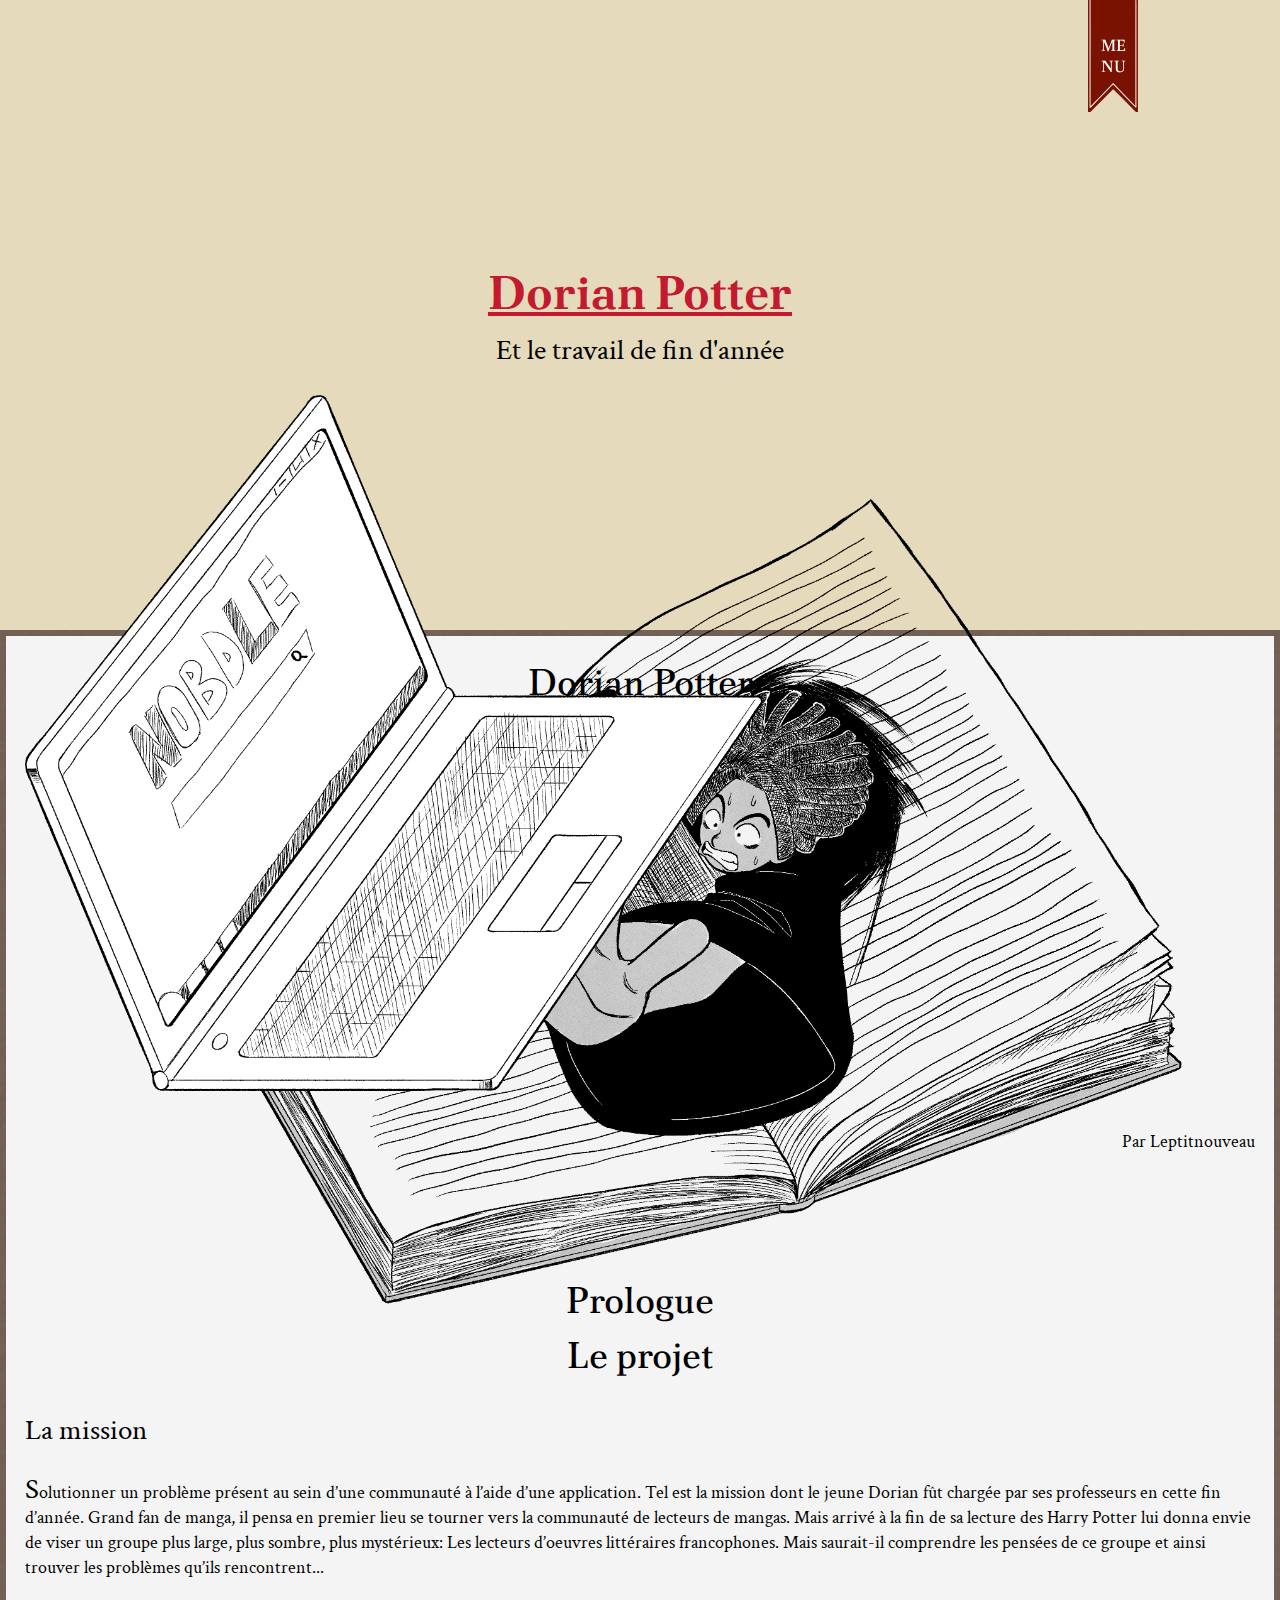
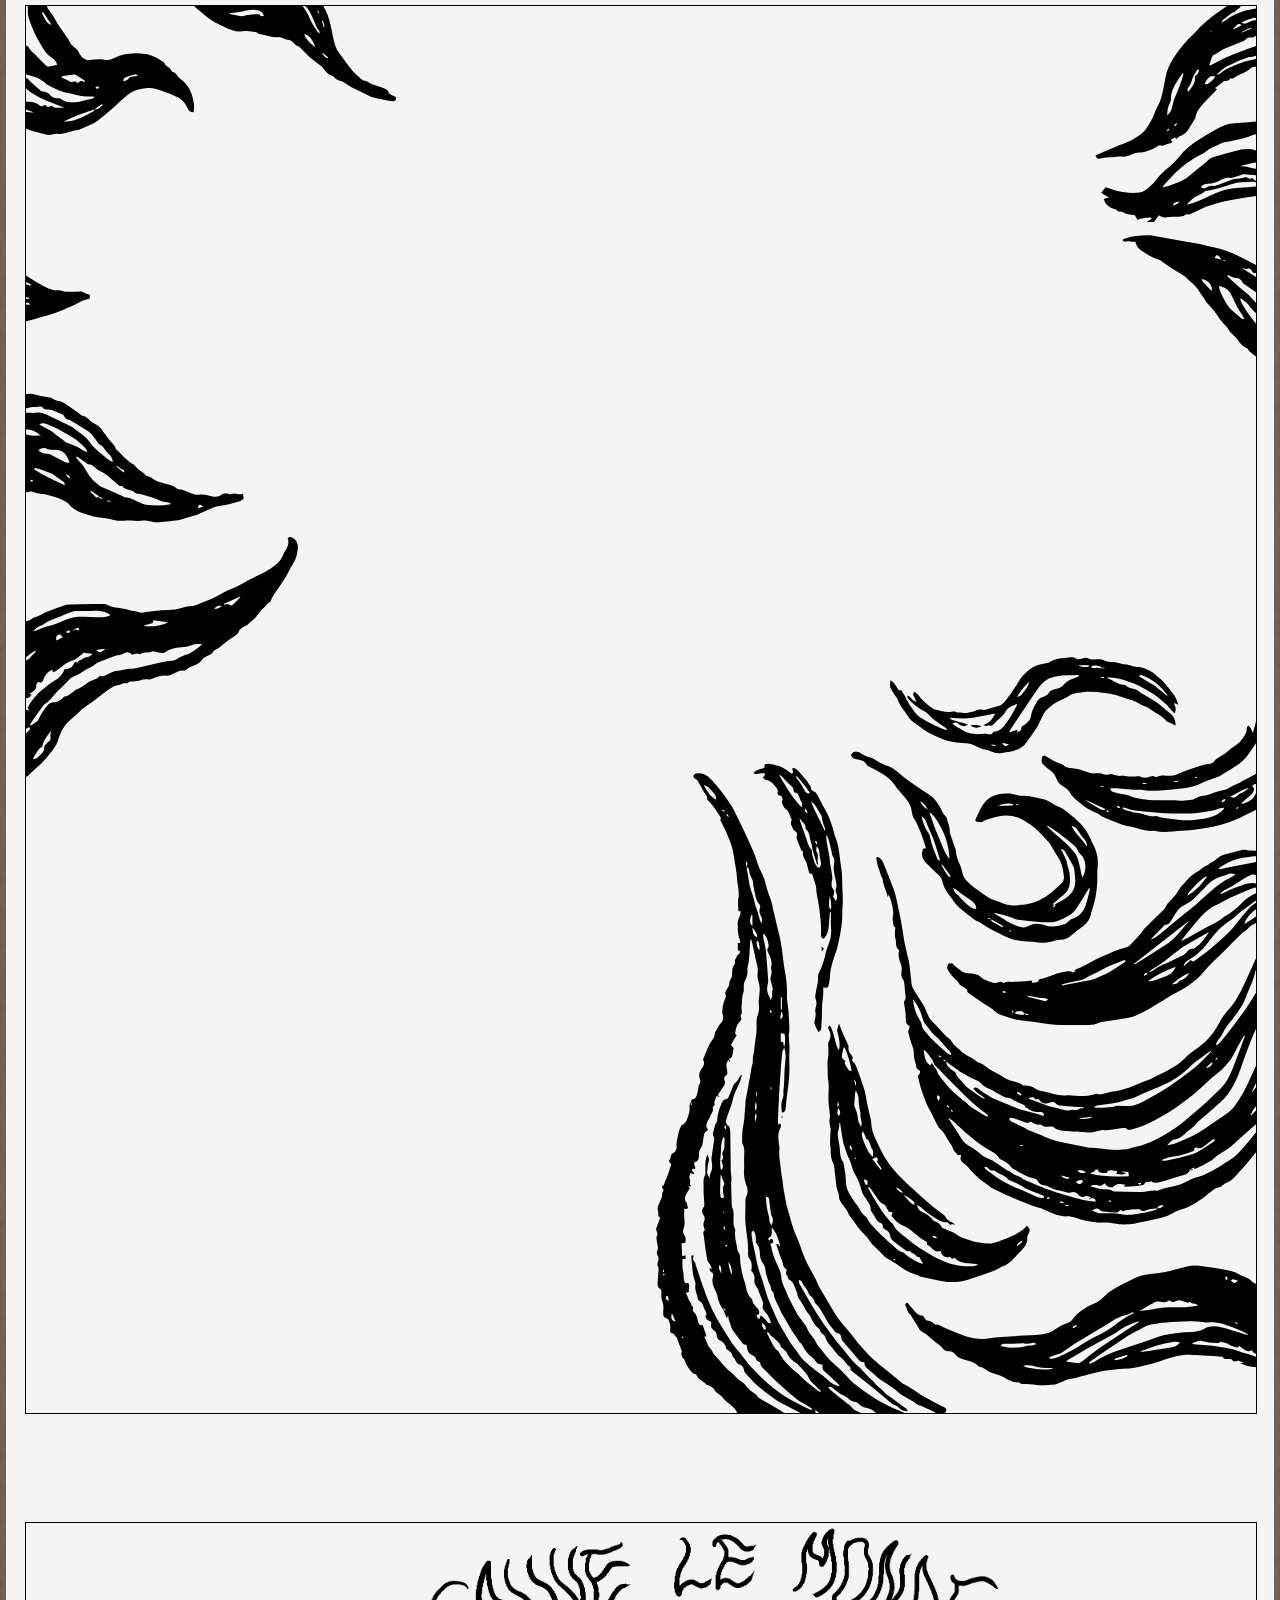
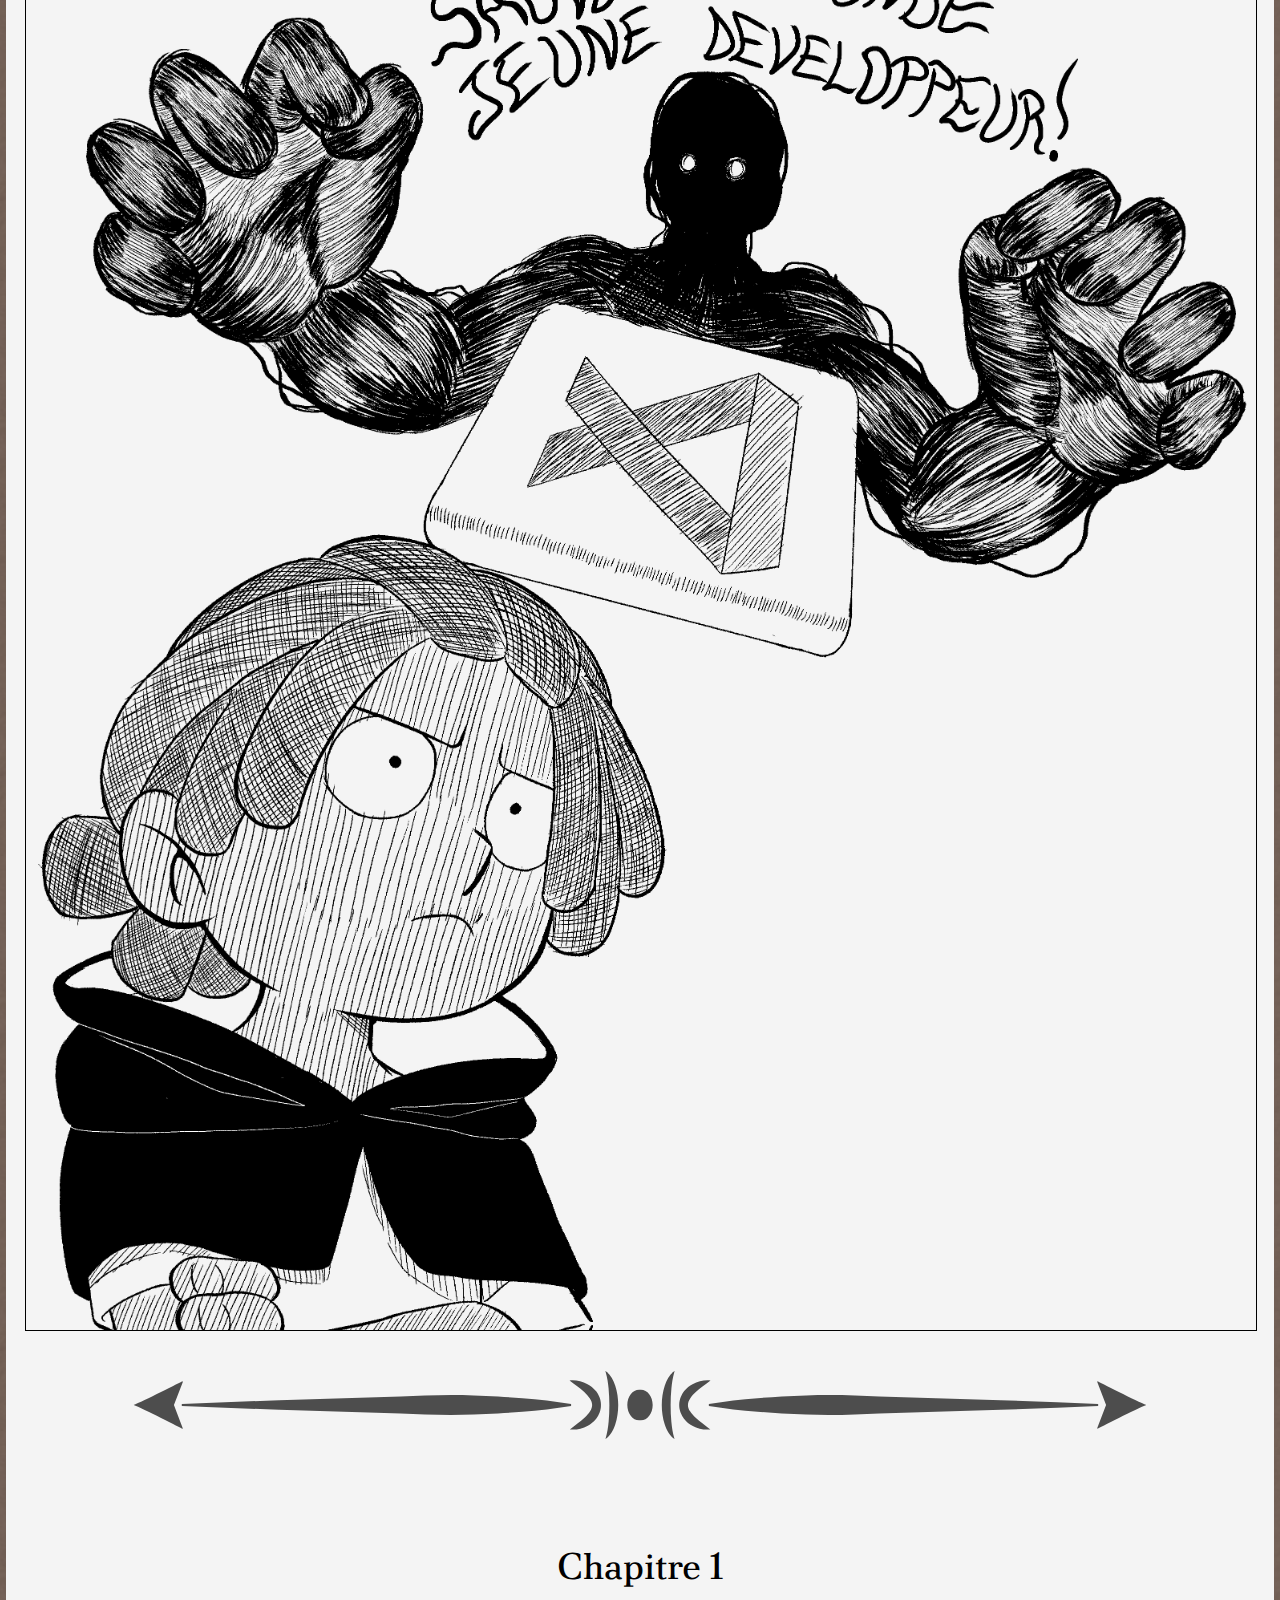
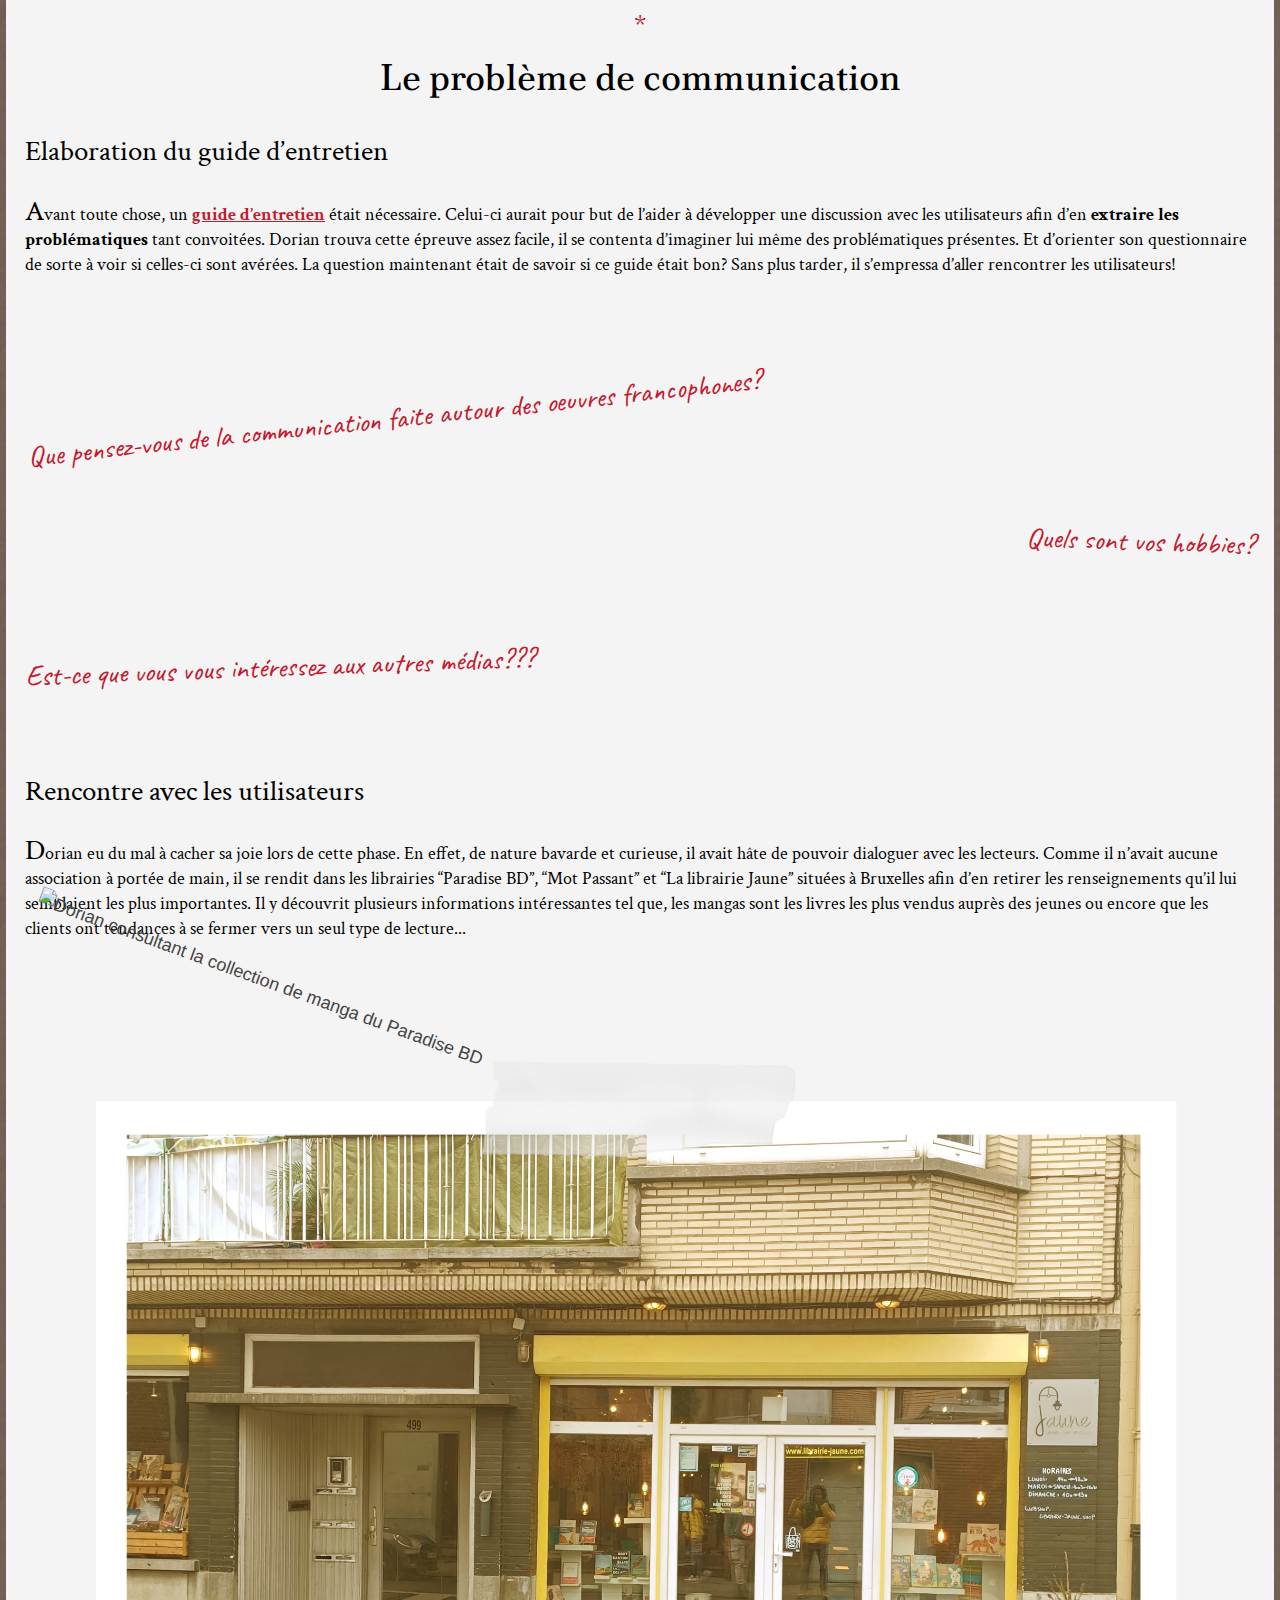
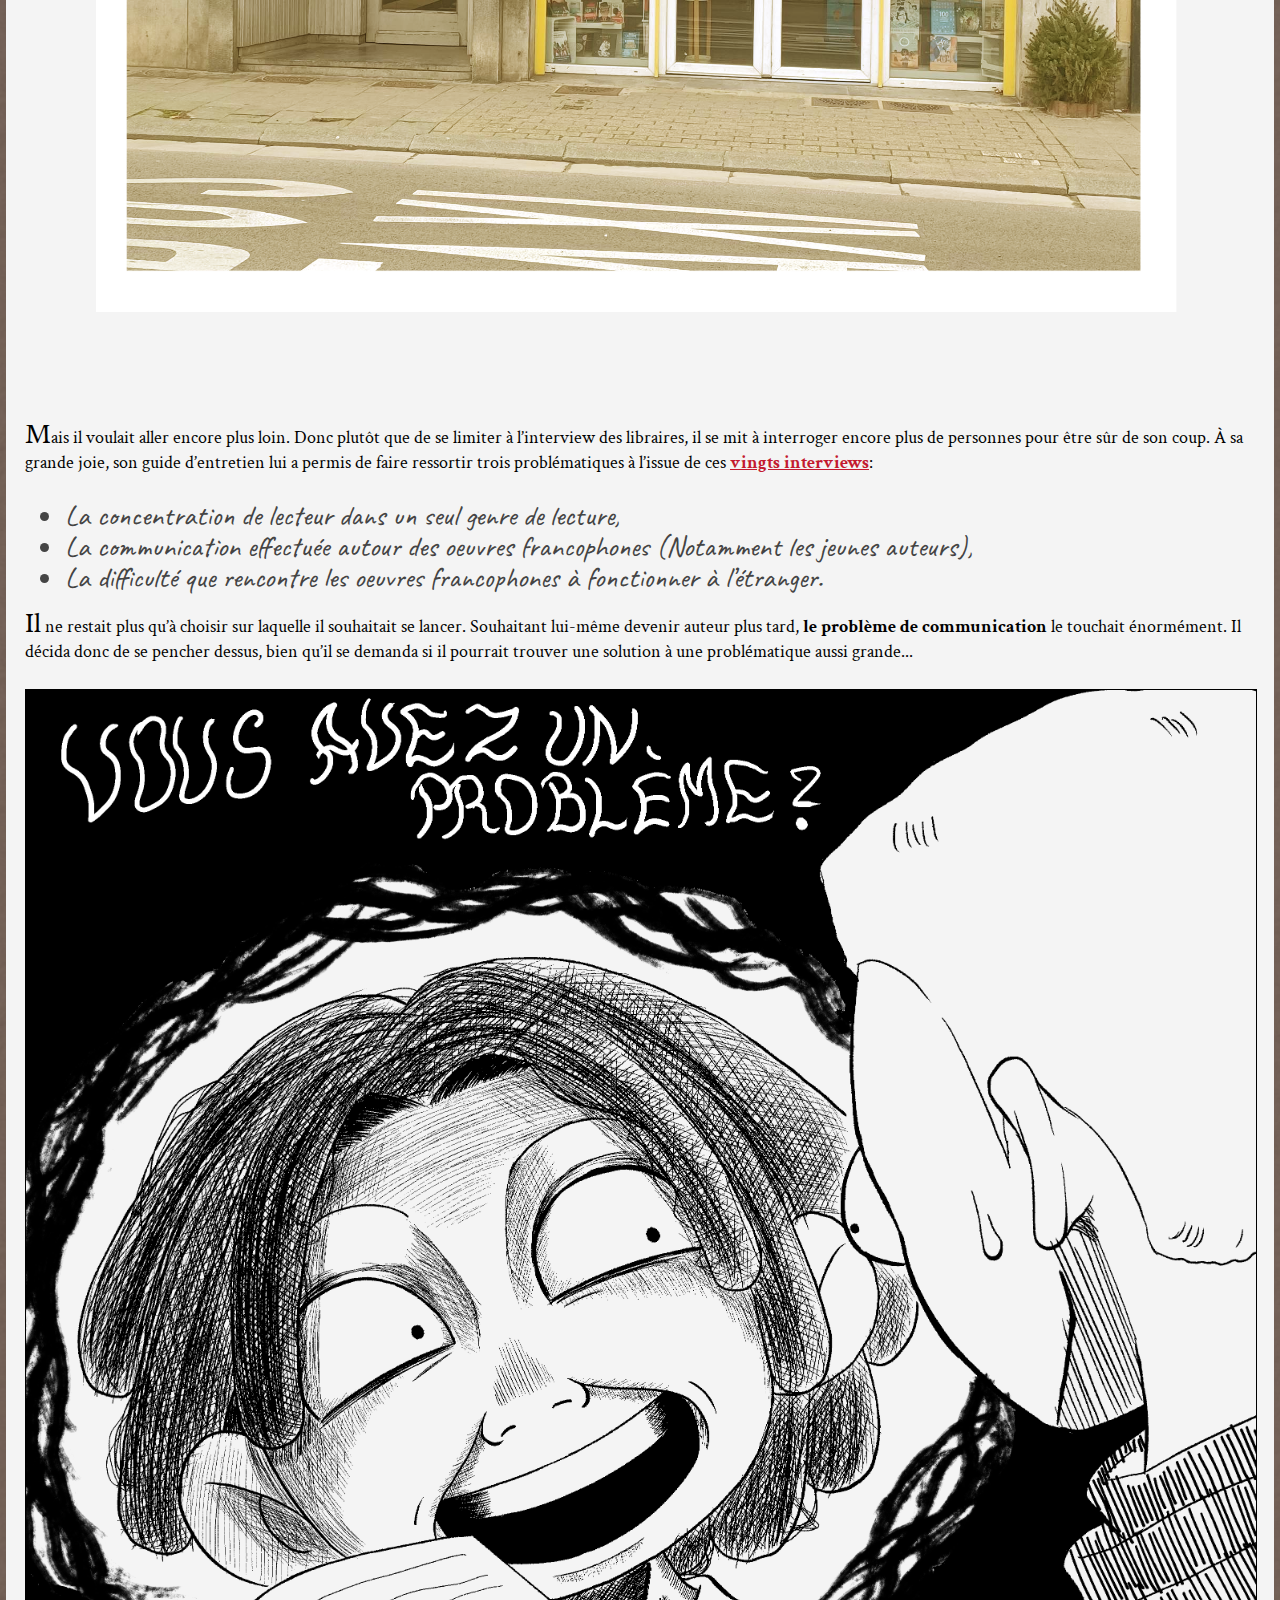
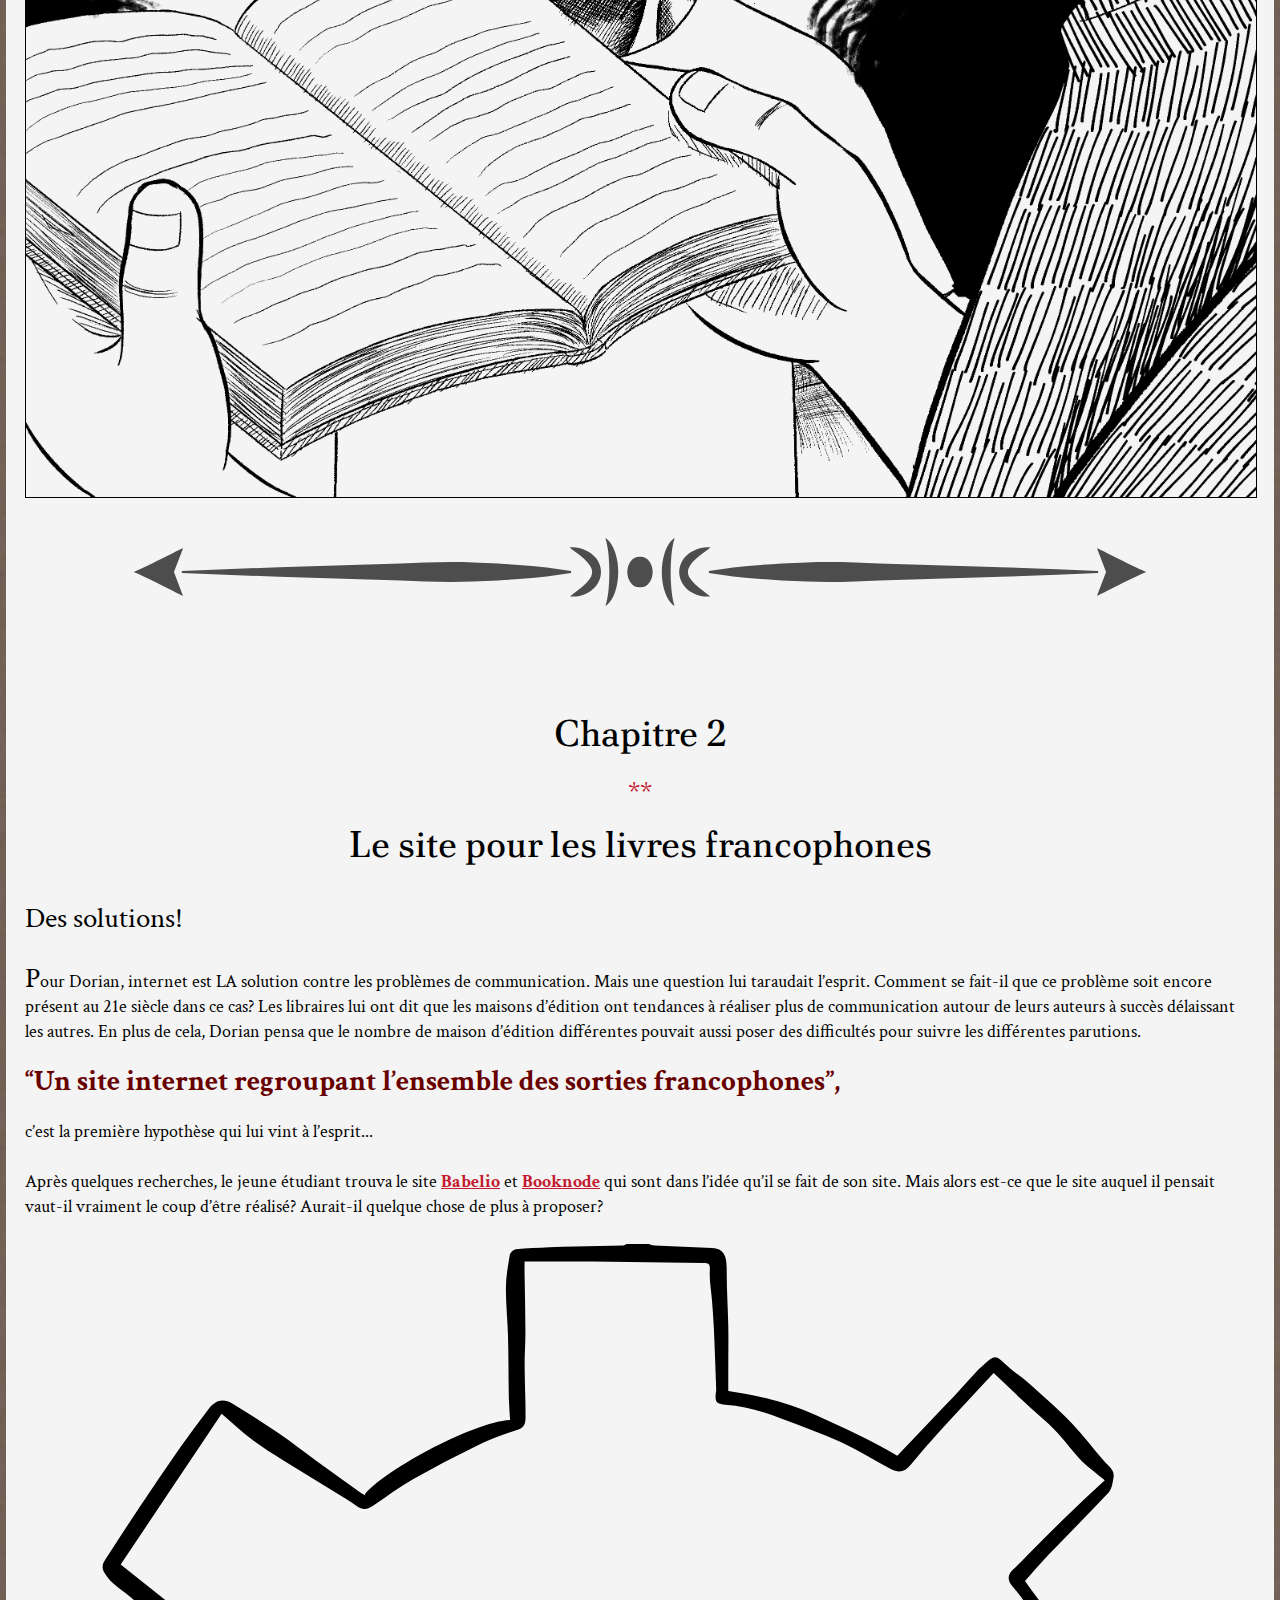
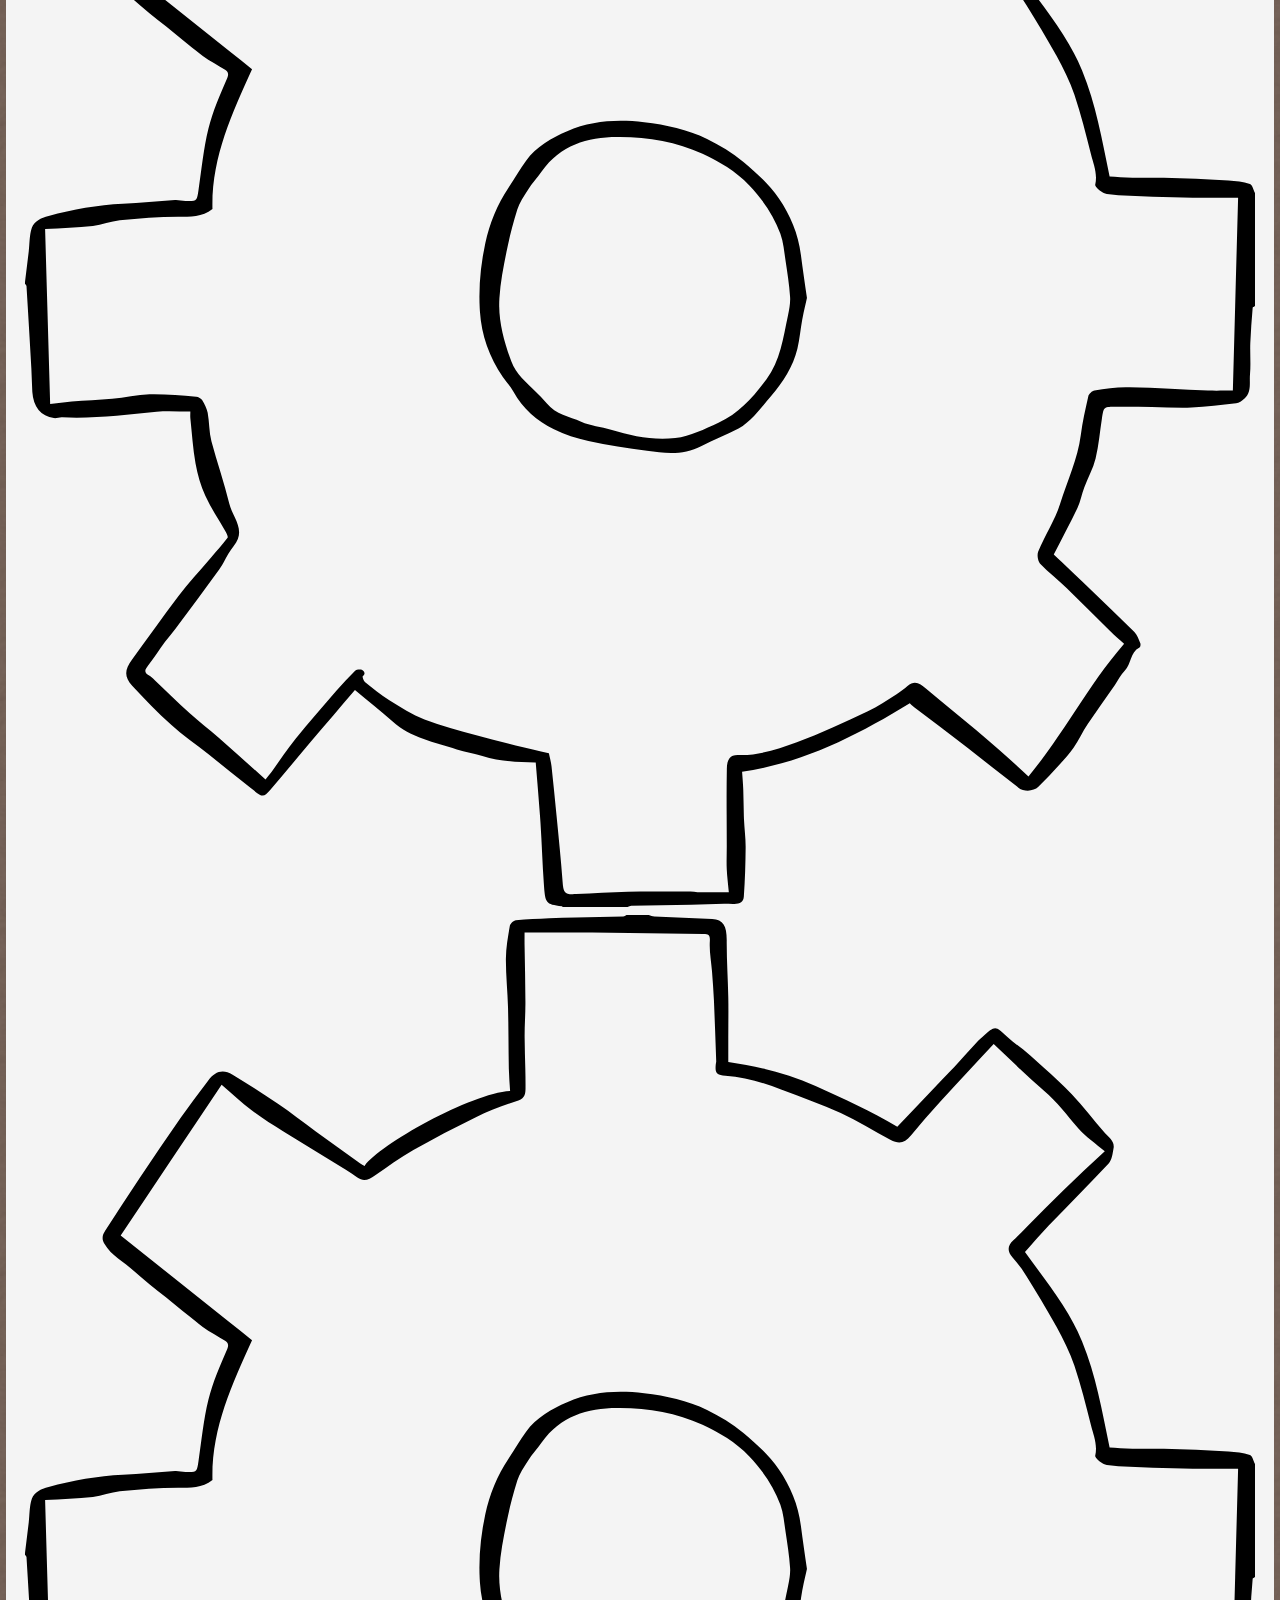
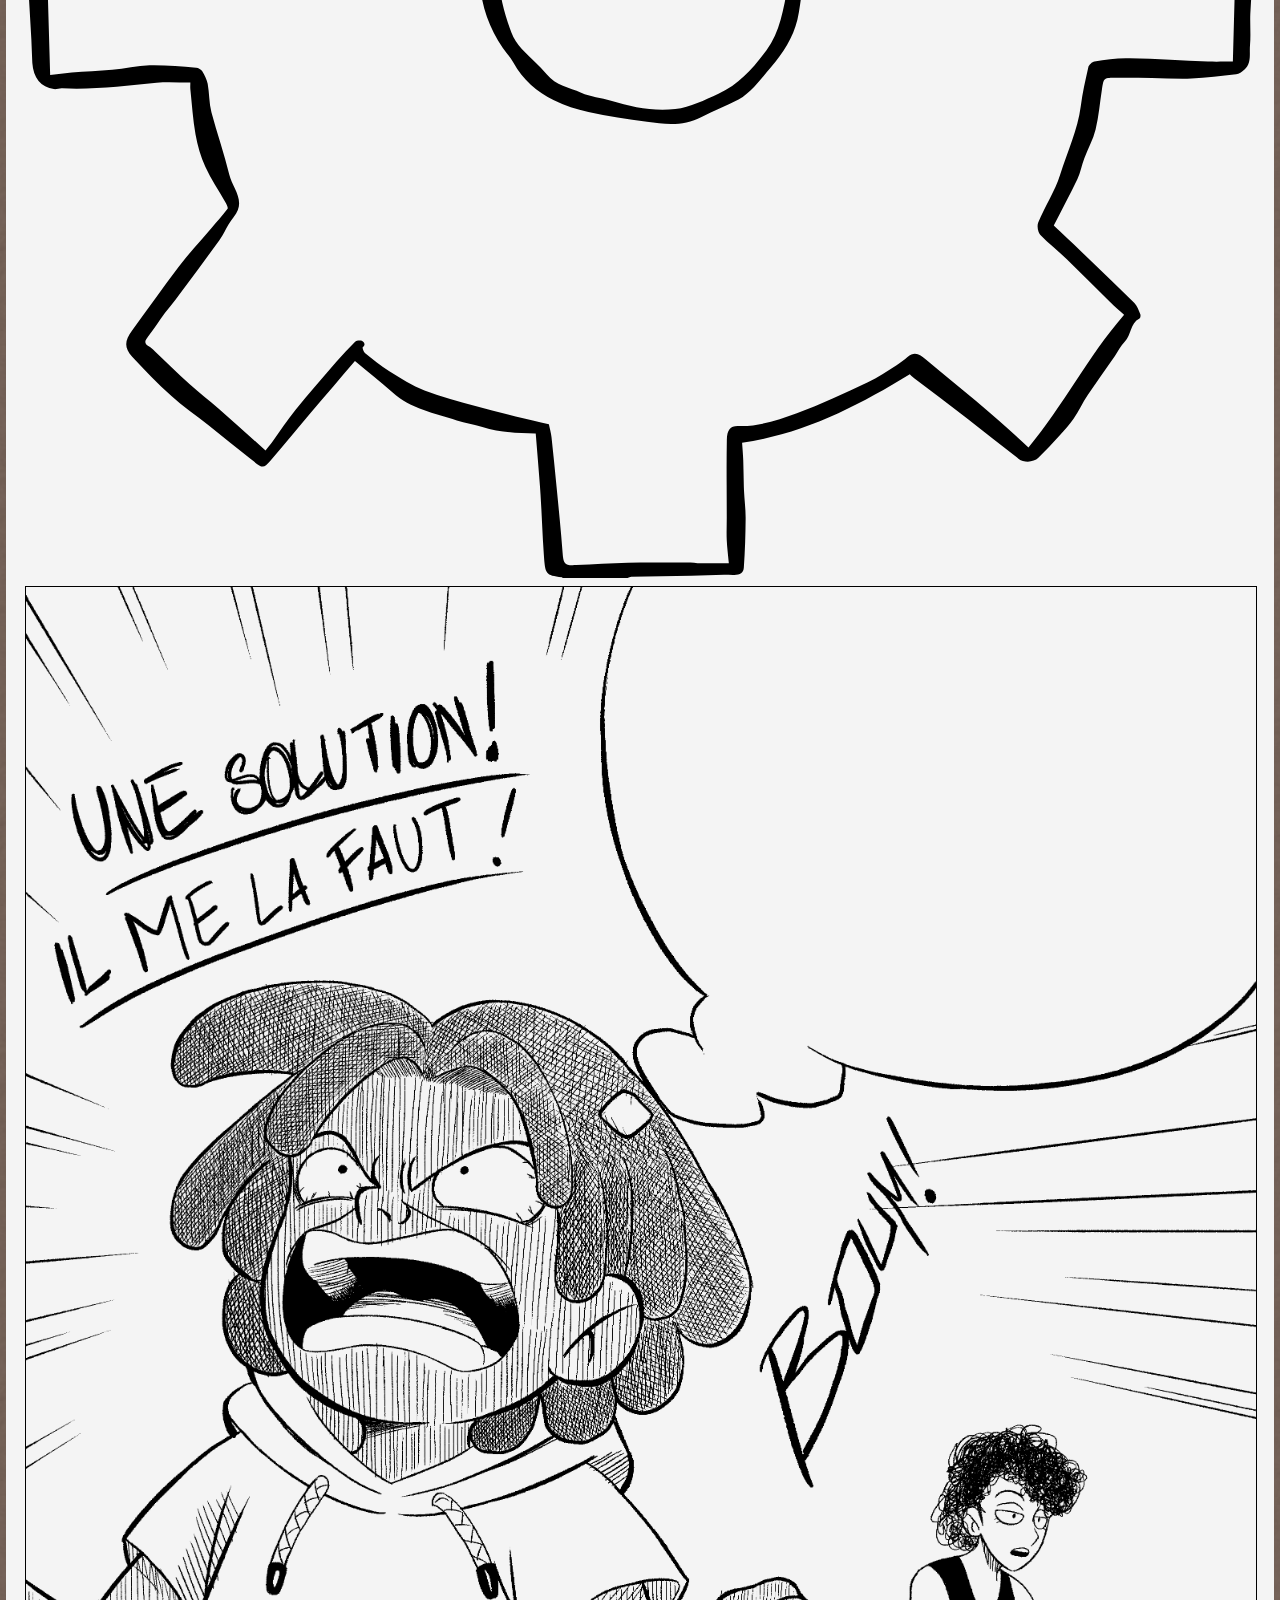
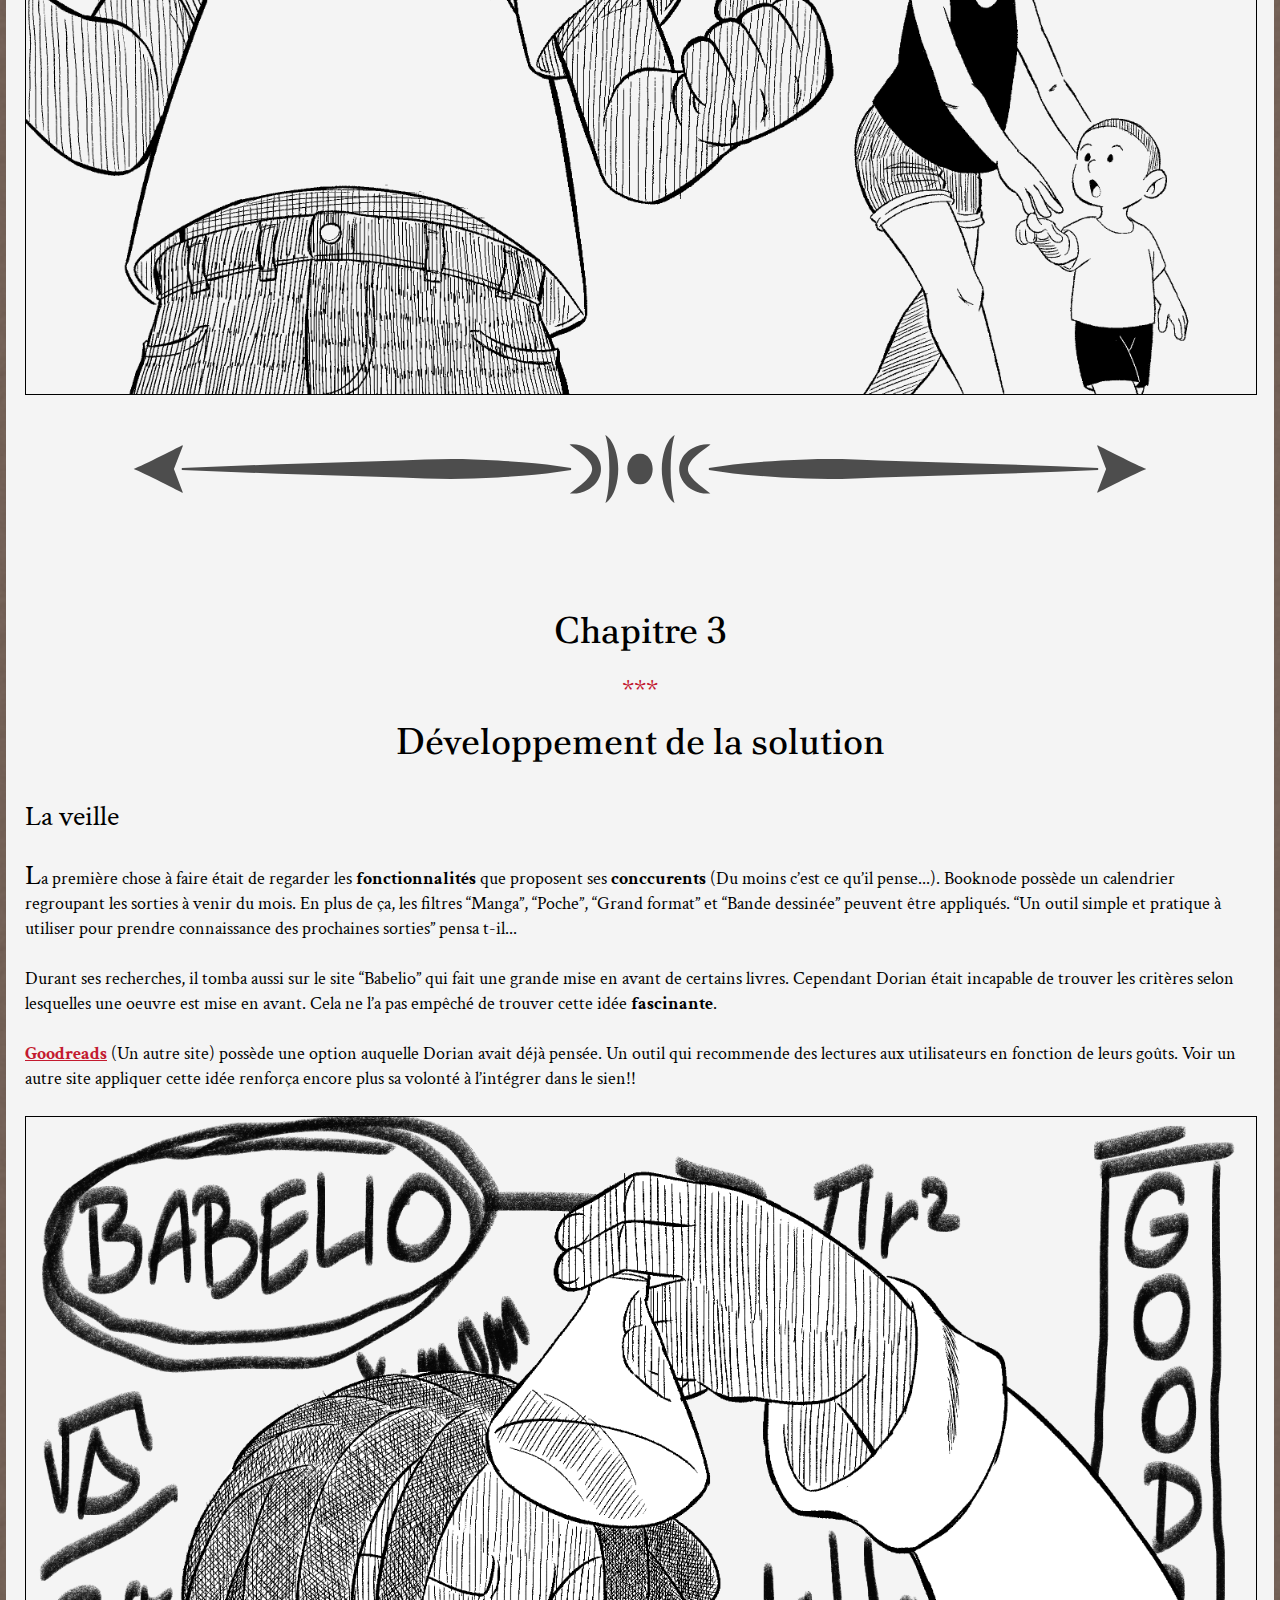
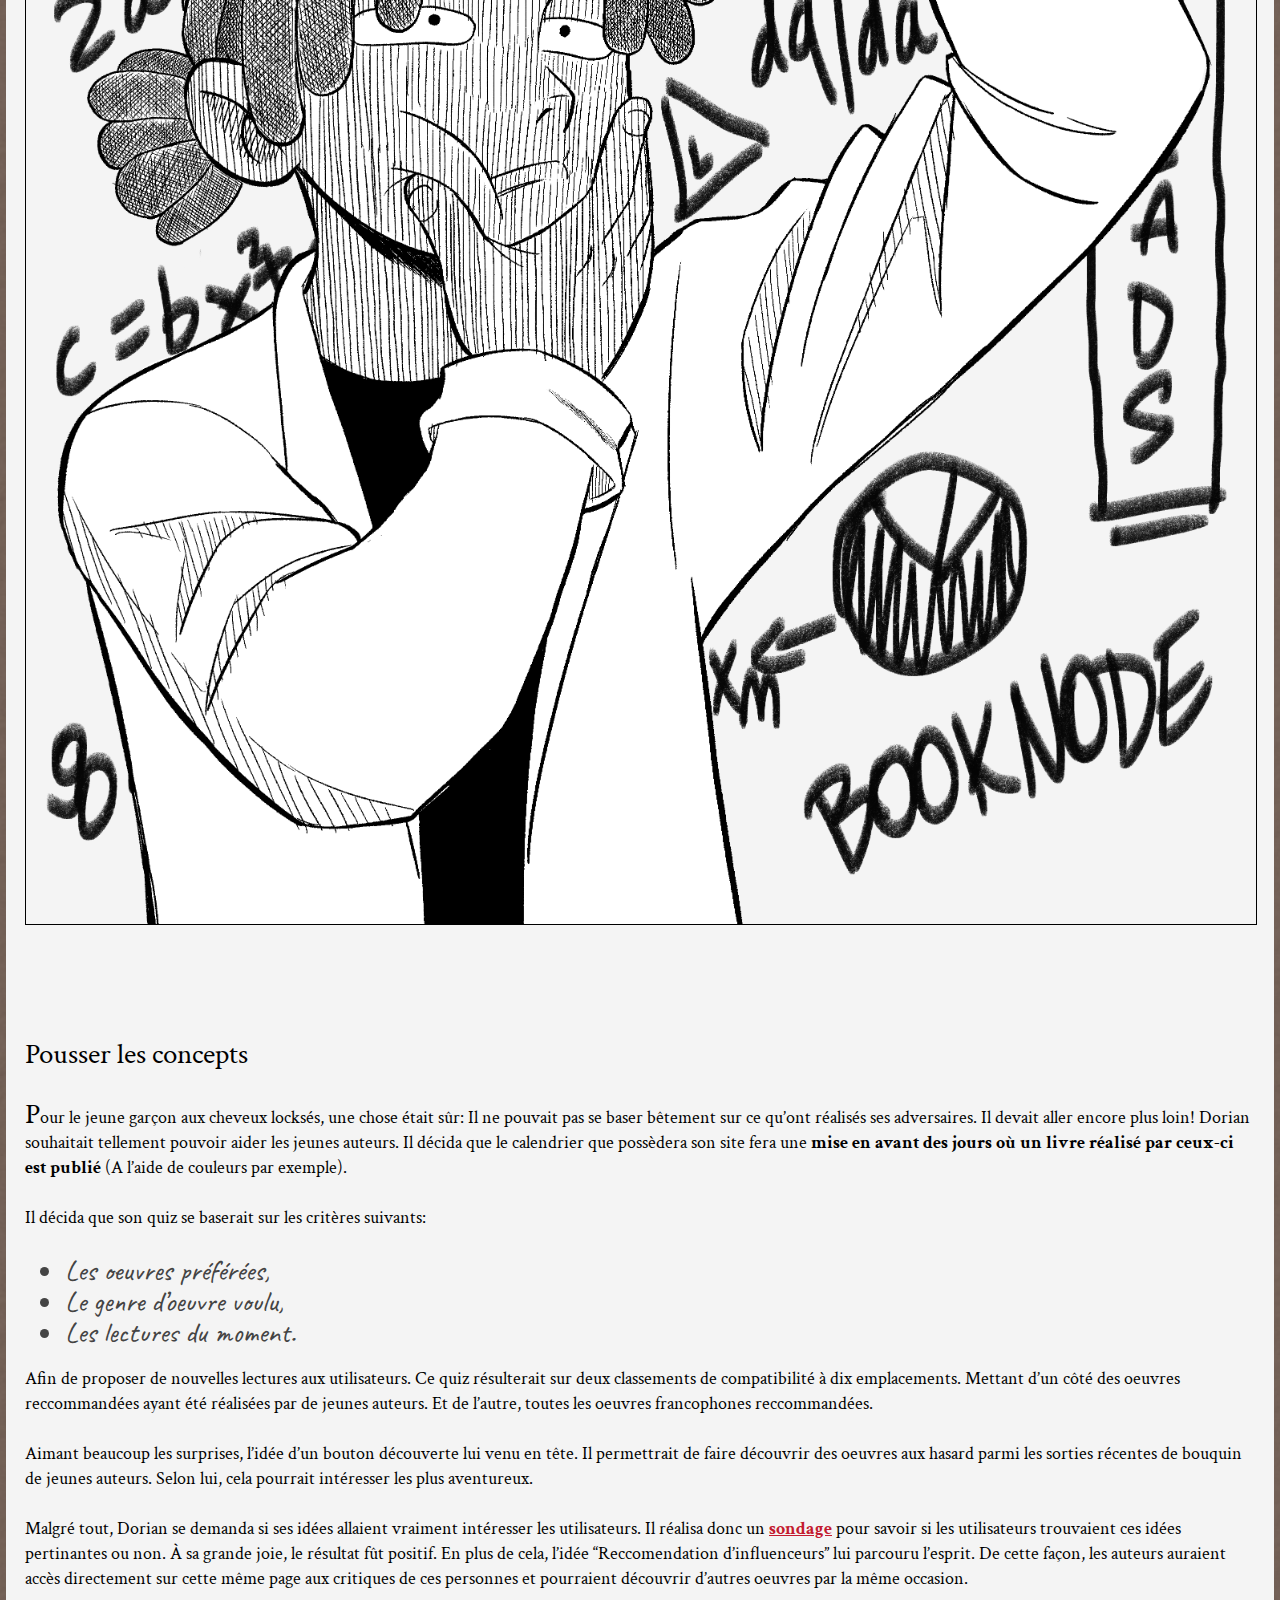
==== src/index.html @ b6b3e5db "Animations dessins" ====
<!DOCTYPE html>
<html>
<head>
  <title>Dorian Potter</title>
  <meta charset="UTF-8" />
  <meta http-equiv="X-UA-Compatible" content="IE=edge">

  <meta name="description" content="">
  <!-- Meta Partage -->
  <!-- Favicon -->
  <meta name="viewport" content="width=device-width, initial-scale=1">

  <link rel="stylesheet" href="styles/app.css">

  <script src="scripts/app.js" defer></script>
  <link rel="preconnect" href="https://fonts.googleapis.com">
  <link rel="preconnect" href="https://fonts.gstatic.com" crossorigin>
  <link href="https://fonts.googleapis.com/css2?family=Caveat&family=Crimson+Text&family=Poltawski+Nowy&display=swap" rel="stylesheet">
  <script src="https://cdnjs.cloudflare.com/ajax/libs/gsap/3.11.5/gsap.min.js"></script>
<script src="https://cdnjs.cloudflare.com/ajax/libs/gsap/3.11.5/ScrollToPlugin.min.js"></script>
</head>
<body>

<header>
  <h1><a href="index.html">Dorian Potter</a></h1>
  <h2>Et le travail de fin d'année</h2>
  <button class="burgermenu_button">ME</br>NU</button>
    <div class="nav">
      <h2>Sommaire:</h2>
      <ul>
        <li><a id="link" href="#first_link"><span class="chaptersection">Prologue</span><span class="ellipsis"></span><span>01</span></a></li>
        <li><a id="chapter1" href="#second_link"><span class="chaptersection">Chapitre 1</span><span class="ellipsis"></span><span>02</span></a></li>
        <li><a id="chapter2" href="#third_link"><span class="chaptersection">Chapitre 2</span><span class="ellipsis"></span><span>03</span></a></li>
        <li><a id="chapter3" href="#fourth_link"><span class="chaptersection">Chapitre 3</span><span class="ellipsis"></span><span>04</span></a></li>
        <li><a id="chapter4" href="#fifth_link"><span class="chaptersection">Chapitre 4</span><span class="ellipsis"></span><span>05</span></a></li>
        <li><a id="chapter5" href="#sixth_link"><span class="chaptersection">Chapitre 5</span><span class="ellipsis"></span><span>06</span></a></li>
      </ul>
    </div>
    <div class="nav_burger">
      <h2>Sommaire:</h2>
      <ul>
        <li><a id="burgerlink" href="#first_link"><span class="chaptersection">Prologue</span><span class="ellipsis"></span><span>01</span></a></li>
        <li><a id="burgerchapter1" href="#second_link"><span class="chaptersection">Chapitre 1</span><span class="ellipsis"></span><span>02</span></a></li>
        <li><a id="burgerchapter2" href="#third_link"><span class="chaptersection">Chapitre 2</span><span class="ellipsis"></span><span>03</span></a></li>
        <li><a id="burgerchapter3" href="#fourth_link"><span class="chaptersection">Chapitre 3</span><span class="ellipsis"></span><span>04</span></a></li>
        <li><a id="burgerchapter4" href="#fifth_link"><span class="chaptersection">Chapitre 4</span><span class="ellipsis"></span><span>05</span></a></li>
        <li><a id="burgerchapter5" href="#sixth_link"><span class="chaptersection">Chapitre 5</span><span class="ellipsis"></span><span>06</span></a></li>
      </ul>
    </div>
</header>
<main class="principal">
  <div class="conteneur_sections">
    <div class="couverture">
      <h2 class="couverture__contenu">Dorian Potter</h2>
      <h3 class="couverture__contenu">Et le travail de fin d'année</h3>
      <div class="couverture__image couverture__contenu">
        <img class="couverture__image__fond couverture__contenu" src="assets/images/illustration_couverture.png" alt="image couverture">
        <img class="couverture__image__avant couverture__contenu" src="assets/images/pc_couverture.png" alt="PC">
      </div>
      <p class="couverture__contenu">Par Leptitnouveau</p>
    </div>
    <div class="otherpage"></div>
    <div class="pages hidden">
      <div class="textes">
        <section id="first_link" class="prologue">
          <h2>Prologue </br>Le projet</h2>
            <h3>La mission</h3>
          <p><span class="dorinne">S</span>olutionner un problème présent au sein d’une communauté à l’aide d’une application. Tel est la mission dont le jeune Dorian fût chargée par ses professeurs en cette fin d’année. Grand fan de manga, il pensa en premier lieu se tourner vers la communauté de lecteurs de mangas. Mais arrivé à la fin de sa lecture des Harry Potter lui donna envie de viser un groupe plus large, plus sombre, plus mystérieux: Les lecteurs d’oeuvres littéraires francophones. Mais saurait-il comprendre les pensées de ce groupe et ainsi trouver les problèmes qu’ils rencontrent...</p>
          <div class="prologue__image">
            <img src="assets/images/image_1_effect.svg" alt="Ondes malégiques">
            <img src="assets/images/illustration_prologue.png" alt="Les professeurs donnant une mission à Dorian">
          </div>
        </section>
        <section id="second_link" class="chapitre_1">
          <h2>Chapitre 1</br><span class="asterix">*</span></br>Le problème de communication</h2>
          <div class="chapitre_1__contenu">
            <div class="chapitre_1__contenu__partie_1">
            <h3>Elaboration du guide d’entretien</h3>
              <p><span class="dorinne">A</span>vant toute chose, un <a href="guide.html#guide">guide d’entretien</a> était nécessaire. Celui-ci aurait pour but de l’aider à développer une discussion avec les utilisateurs afin d’en <strong>extraire les problématiques</strong> tant convoitées. Dorian trouva cette épreuve assez facile, il se contenta d’imaginer lui même des problématiques présentes. Et d’orienter son questionnaire de sorte à voir si celles-ci sont avérées. La question maintenant était de savoir si ce guide était bon? Sans plus tarder, il s’empressa d’aller rencontrer les utilisateurs!</p>
              <p class="handwritten red question1">Que pensez-vous de la communication faite autour des oeuvres francophones?</p>
              <p class="handwritten red question2">Quels sont vos hobbies?</p>
              <p class="handwritten red question3">Est-ce que vous vous intéressez aux autres médias???</p>
            </div>
            <div class="chapitre_1__contenu__partie_2">
              <h3>Rencontre avec les utilisateurs</h3>
              <p><span class="dorinne">D</span>orian eu du mal à cacher sa joie lors de cette phase. En effet, de nature bavarde et curieuse, il avait hâte de pouvoir dialoguer avec les lecteurs. Comme il n’avait aucune association à portée de main, il se rendit dans les librairies “Paradise BD”, “Mot Passant” et “La librairie Jaune” situées à Bruxelles afin d’en retirer les renseignements qu’il lui semblaient les plus importantes. Il y découvrit plusieurs informations intéressantes tel que, les mangas sont les livres les plus vendus auprès des jeunes ou encore que les clients ont tendances à se fermer vers un seul type de lecture...</p>
              <img class="tape rotate" src="assets/images/photo_paradise_bd.png" alt="Dorian consultant la collection de manga du Paradise BD">
              <img class="tape" src="assets/images/photo_librairie_jaune.png" alt="La librairie jaune">
            </div>
            <div class="chapitre_1__contenu__partie_3">
              <p><span class="dorinne">M</span>ais il voulait aller encore plus loin. Donc plutôt que de se limiter à l’interview des libraires, il se mit à interroger encore plus de personnes pour être sûr de son coup. À sa grande joie, son guide d’entretien lui a permis de faire ressortir trois problématiques à l’issue de ces <a href="#">vingts interviews</a>:</p>
              <ul>
                <li class="handwritten">La concentration de lecteur dans un seul genre de lecture,</li>
                <li class="handwritten">La communication effectuée autour des oeuvres francophones (Notamment les jeunes auteurs),</li>
                <li class="handwritten">La difficulté que rencontre les oeuvres francophones à fonctionner à l’étranger.</li>
              </ul>
            </div>
            <div class="chapitre_1__contenu__partie_4">
            <p><span class="dorinne">Il</span> ne restait plus qu’à choisir sur laquelle il souhaitait se lancer. Souhaitant lui-même devenir auteur plus tard, <strong>le problème de communication</strong> le touchait énormément. Il décida donc de se pencher dessus, bien qu’il se demanda si il pourrait trouver une solution à une problématique aussi grande...</p>
            </div>
          </div>
          <img src="assets/images/illustration_chapitre_1.png" alt="Dorian interviewant les utilisateurs">
        </section>
        <section id="third_link" class="chapitre_2">
          <h2>Chapitre 2</br><span class="asterix">**</span></br>
          Le site pour les livres francophones</h2>
          <h3>Des solutions!</h3>
          <p><span class="dorinne">P</span>our Dorian, internet est LA solution contre les problèmes de communication. Mais une question lui taraudait l’esprit. Comment se fait-il que ce problème soit encore présent au 21e siècle dans ce cas? Les libraires lui ont dit que les maisons d’édition ont tendances à réaliser plus de communication autour de leurs auteurs à succès délaissant les autres. En plus de cela, Dorian pensa que le nombre de maison d’édition différentes pouvait aussi poser des difficultés pour suivre les différentes parutions. </p>
          <p class="important">“Un site internet regroupant l’ensemble des sorties francophones”,</p>
          <p>c’est la première hypothèse qui lui vint à l’esprit...</p>
          <p class="right">Après quelques recherches, le jeune étudiant trouva le site <a href="https://www.babelio.com/">Babelio</a> et <a href="https://booknode.com/">Booknode</a> qui sont dans l’idée qu’il se fait de son site. Mais alors est-ce que le site auquel il pensait vaut-il vraiment le coup d’être réalisé? Aurait-il quelque chose de plus à proposer?</p>
          
          <div class="gear">
          <svg xmlns="http://www.w3.org/2000/svg" viewBox="0 0 773 794"><path d="M338 794c-.18-.26-.33-.73-.53-.76-10.45-1.2-10.52-1.94-11.4-14.13-.92-12.69-1.26-25.42-2.1-38.12-.84-12.75-2-25.48-3-38.12-10.79.02-22.3-.66-33.54-4.09-5.27-1.61-10.82-2.33-16.04-4.07-14.02-4.66-28.97-7.1-40.52-17.68-7.42-6.8-15.42-12.97-23.51-19.71-9.08 10.66-18.6 21.76-28.04 32.92-8.47 10.02-16.7 20.26-25.37 30.11-4.25 4.83-4.61 4.57-11.88-1.19-9.01-7.14-17.93-14.39-26.93-21.54-7.75-6.15-15.95-11.8-23.27-18.41-8.58-7.73-16.66-16.05-24.51-24.54-5.2-5.62-4.74-10.15-.06-16.52 9.76-13.28 19.17-26.82 29.18-39.9 6.41-8.38 13.63-16.13 20.48-24.17 3.5-4.1 7.15-8.09 10.34-12.41.53-.72-.76-3.04-1.54-4.42-4.14-7.32-8.97-14.32-12.43-21.95-2.91-6.41-4.91-13.41-6.15-20.35-1.67-9.29-2.25-18.78-3.25-28.18-.15-1.39-.02-2.81-.02-4.35-7.13 0-14.22-.56-21.2.11-19.77 1.89-39.47 4.49-59.4 3.49-1.71-.09-3.5.68-5.17.46-8.08-1.06-12.98-7.08-13.55-16.51-.29-4.83-.32-9.67-.59-14.49-.98-17.33-2-34.65-3.06-51.97-.03-.52-.62-1.01-.95-1.51v-1c.79-6.39 1.59-12.78 2.35-19.18.6-5 .36-10.28 1.96-14.93 1.48-4.33 5.71-6.19 10.52-7.48 15.33-4.11 30.79-6.85 46.65-7.63 10.95-.54 21.87-1.65 32.81-2.35 2.17-.14 4.38.53 6.58.57 7.19.15 7.12.1 8.14-6.61 1.96-12.97 3.16-26.14 6.3-38.83 2.7-10.93 7.3-21.46 11.82-31.83 1.3-2.98-.11-4.21-1.38-5.1-4.51-3.15-9.61-5.49-14.01-8.78-7.91-5.94-15.49-12.32-23.18-18.56-6.74-5.48-13.64-10.79-20.09-16.6-6.23-5.61-14.07-9.39-18.56-17.07-1.88-3.21-1.16-5.63.38-8.03 7.08-11.07 14.27-22.08 21.58-33 8.49-12.68 17.03-25.33 25.77-37.84 5.57-7.98 11.52-15.68 17.32-23.5 4.45-6.01 9.32-7.59 15.53-3.9 9.78 5.81 19.31 12.06 28.71 18.47 7.96 5.43 15.55 11.38 23.35 17.04 9.3 6.75 18.63 13.45 27.96 20.14.93.66 1.95 1.19 2.93 1.78 9.28-13.48 67.04-45.71 91.44-47.1-.28-4.81-.73-9.62-.81-14.44-.23-12.74-.15-25.48-.5-38.21-.27-10.17-1.4-20.33-1.34-30.49.04-6.87 1.29-13.76 2.46-20.56.25-1.43 2.39-3.46 3.84-3.61 6.94-.76 13.93-1.04 20.91-1.35 5.54-.24 11.09-.29 16.64-.4 9.98-.21 19.95-.39 29.93-.66.68-.02 1.34-.63 2.01-.96h14c1.17.34 2.33.92 3.51.98 12.12.56 24.24.95 36.36 1.58 7.04.36 9.19 4.42 9.13 13.52-.08 11.85.74 23.7.98 35.56.17 8.5 0 17.01 0 25.52v15.28c19.05 2.75 37.21 7.05 54.85 15.01 17.47 7.88 34.82 15.74 51.37 25.65 7.31-7.72 14.55-15.39 21.82-23.03 4.75-4.99 9.6-9.87 14.3-14.91 4.96-5.31 9.79-10.76 14.71-16.12.86-.93 1.87-1.72 2.81-2.57 7.99-7.22 7.92-7.05 15.57.13 4.5 4.22 9.76 7.62 14.36 11.75 8.8 7.89 17.74 15.67 25.93 24.17 7.44 7.72 13.82 16.47 20.97 24.49 2.6 2.91 6.24 5.14 5.44 9.64-.58 3.28-1.02 7.26-3.08 9.48-12.26 13.19-25.06 25.89-37.51 38.9-5.47 5.72-10.58 11.79-15.08 16.83 12.86 17.97 27.17 34.93 35.89 56.19 8.7 21.2 12.48 43.25 17.3 66.55 4 .24 9.17.71 14.36.84 6.55.16 13.12-.13 19.67.07 13.57.42 27.14.91 40.7 1.63 4.53.24 9.17.83 13.46 2.18 1.51.48 2.16 3.71 3.2 5.68v71c-.51.39-1.45.74-1.48 1.17-.58 7.36-1.22 14.72-1.49 22.09-.24 6.56.39 13.18-.19 19.69-.47 5.23 1.14 11.21-3.6 15.42-1.44 1.28-3.31 2.62-5.12 2.84-9.33 1.12-18.68 2.25-28.06 2.66-8.3.36-16.65-.28-24.97-.39-7.93-.11-15.87-.24-23.79-.11-6.35.11-6.4.27-7.5 7.29-1.33 8.42-1.99 16.99-4 25.24-1.53 6.28-4.82 12.11-7.12 18.22-1.58 4.22-2.35 8.79-4.28 12.82-4.72 9.87-9.91 19.51-14.89 29.22 7.02 6.67 14.94 14.14 22.79 21.66 9.35 8.96 18.75 17.87 27.89 27.03 1.82 1.82 2.68 4.66 3.72 7.14.31.74.02 2.45-.51 2.72-6.03 3.03-5.1 10.4-9.31 14.64-2.49 2.5-4.1 5.87-6.15 8.82-5.69 8.19-11.54 16.27-17.07 24.56-3.21 4.81-5.67 10.12-8.91 14.91-2.52 3.72-5.61 7.08-8.64 10.42-4.39 4.83-8.84 9.61-13.48 14.19-2.96 2.92-9.03 3.22-12.36.65-10.99-8.5-21.81-17.24-32.81-25.73-10.89-8.39-21.93-16.58-32.88-24.89-1.25-.95-2.33-2.12-2.76-2.52-32.99 20.19-66.71 37.48-105.4 42.99.2 2.95.59 7.09.74 11.23.23 6.2.19 12.4.45 18.6.25 5.91 1.1 11.82 1.05 17.73-.08 10.33-.4 20.68-1.15 30.98-.25 3.37-2.63 4.71-6.78 4.5-8.72-.45-17.49.35-26.25.53-12.56.27-25.12.42-37.68.7-1.01.02-2.01.64-3.01.98h-40Zm352.7-165.62c-2.64-2.4-5.8-5.11-8.77-8.02-9.15-9-18.12-18.18-27.35-27.09-5.34-5.15-11.34-9.64-16.42-15.03-1.59-1.69-2.3-5.82-1.39-7.97 4.3-10.12 10.47-19.57 13.77-29.96 4.55-14.29 11.02-28.04 12.99-43.16 1.07-8.21 2.87-16.34 4.73-24.42.34-1.47 2.38-3.4 3.86-3.62 6.52-.98 13.12-1.85 19.7-1.93 9.31-.11 18.64.47 27.95.85 7.89.32 15.77.85 23.66 1.13 4.73.17 9.47.03 15.67.03 1.1-40.68 2.22-81.62 3.29-121.21-9.5 0-19 .06-28.49-.02-8.4-.07-16.79-.2-25.18-.51-9.62-.37-19.28-.55-28.81-1.74-2.78-.35-7.64-4.42-7.32-5.82 1.59-6.95-1.08-12.97-2.66-19.19-3.19-12.53-6.28-25.14-10.4-37.37-2.86-8.47-6.97-16.61-11.26-24.5-5.83-10.73-12.24-21.16-18.66-31.56-2.62-4.24-5.71-8.23-8.95-12.02-3.33-3.9-3.37-7.23.32-10.69 3.15-2.96 6.11-6.12 9.16-9.18 7.38-7.39 14.66-14.89 22.18-22.14 8.63-8.33 17.48-16.43 26.3-24.7-5.71-4.86-12.09-9.05-16.85-14.63-6.88-8.07-13.14-16.53-21.37-23.5-10.96-9.28-21.12-19.53-31.62-29.37-11.43 12.34-22.7 24.34-33.77 36.51-6.26 6.88-12.3 13.95-18.25 21.1-3.88 4.66-7.3 5.66-12.96 2.64-10.41-5.56-20.45-11.9-31.15-16.81-12.06-5.53-24.66-9.88-37.06-14.67-11.44-4.42-23.12-7.9-35.44-8.84-5.62-.43-6.57-1.68-6.02-7.18.06-.59.3-1.18.28-1.76-.45-12.69-.88-25.38-1.43-38.07-.27-6.16-.75-12.3-1.22-18.45-.48-6.33-1.76-12.69-1.37-18.95.24-3.88-.73-4.53-3.92-4.57-23.33-.3-46.66-.72-69.99-.96-14.1-.14-28.2-.03-42.52-.03 0 3.09-.03 5.41 0 7.73.19 12.12.5 24.23.54 36.35.03 7.23-.54 14.46-.5 21.69.07 10.64.63 21.27.57 31.91-.02 3.03-.15 6.36-4.48 7.83-8.95 3.04-17.91 6.26-26.41 10.36a661.745 661.745 0 0 0-39.59 20.74c-8.4 4.77-16.22 10.58-24.2 16.06-3.53 2.42-6.9 4.25-11.01 1.33-2.37-1.68-4.78-3.31-7.25-4.83-13.15-8.09-26.37-16.05-39.46-24.23-6.79-4.24-13.58-8.53-19.95-13.35-6.23-4.71-11.93-10.13-18.66-15.93-21.32 31.83-42.61 63.61-63.43 94.69 27.54 21.97 55.14 43.99 82.56 65.87-13.03 28.52-25.68 56.41-24.87 87.83-6.54 5.11-13.88 4.86-21.55 4.89-12.25.04-24.52 1.05-36.72 2.22-5.69.55-11.2 2.98-16.89 3.59-9.7 1.04-19.48 1.31-30.02 1.95 1.05 36.57 2.11 73.38 3.17 109.97 4.52-.54 9.02-1.23 13.55-1.58 8.46-.65 16.96-.9 25.41-1.7 7.87-.75 15.67-2.7 23.53-2.87 9.75-.21 19.53.79 29.29 1.48 1.35.1 3.15 1.08 3.82 2.2 1.48 2.46 2.9 5.19 3.4 7.97 1.06 5.91.85 12.1 2.35 17.87 3.42 13.13 8.08 25.96 11.21 39.15 2.06 8.69 11.07 16.82 2.7 26.9-3.56 4.28-5.63 9.76-8.91 14.32-9.09 12.65-18.43 25.13-27.72 37.64-2.05 2.76-4.4 5.29-6.42 8.06-3.67 5.02-7.04 10.28-10.86 15.18-1.92 2.45-2.38 4.03.61 5.77 1.4.81 2.61 1.99 3.79 3.11 7.27 6.9 14.37 13.98 21.8 20.71 5.94 5.38 12.36 10.22 18.39 15.5 9.79 8.56 19.44 17.29 29.41 26.19 1.22-1.54 2.91-3.53 4.44-5.64 4.79-6.59 9.22-13.47 14.35-19.79 8.34-10.27 17.07-20.23 25.73-30.23 3.73-4.31 7.59-8.54 11.65-12.54.9-.88 3.1-1.15 4.34-.7.74.27 3.07 2.12.58 4.01-.32.24.45 2.88 1.36 3.62 4.99 4.02 9.94 8.16 15.36 11.54 7.12 4.44 14.34 9.05 22.11 12.07 10.55 4.09 21.63 6.86 32.55 9.96 8.18 2.32 16.44 4.32 24.7 6.34 7.27 1.78 14.58 3.39 20.91 4.85.65 3.1 1.39 5.6 1.66 8.16 1.13 10.34 2.16 20.7 3.15 31.06 1.33 13.84 2.78 27.68 3.81 41.55.53 7.2 1.41 8.23 8.6 7.82 10.81-.63 21.63-1.3 32.45-1.52 13.1-.26 26.21-.07 39.32-.05 1.48 0 2.96.32 4.43.33 6.7.04 13.41.02 19.67.02-.45-4.87-1.09-9.71-1.31-14.57-.21-4.85.02-9.72.01-14.58 0-16.1-.25-32.19.05-48.28.12-6.57 2.3-9.02 7.29-8.83 12.96.49 24.97-3.75 36.69-7.99 15.24-5.5 29.93-12.58 44.64-19.45 6.31-2.94 12.12-6.98 18.06-10.67 2.43-1.51 4.68-3.33 6.87-5.17 4.66-3.92 7.96-1.44 11.73 1.77 10.24 8.72 20.79 17.08 31.15 25.65 5.07 4.2 10.06 8.5 14.98 12.88 6.23 5.54 12.35 11.21 18.15 16.49 21.9-26.26 37.28-57.15 60-83.26Z"/><path d="M491.41 410.95c-.93 4.26-2.09 9-2.96 13.79-1.11 6.06-1.58 12.27-3.03 18.23-2.74 11.26-8.89 20.76-16.37 29.47-3.64 4.24-7 8.74-10.88 12.74-2.89 2.97-6.11 5.91-9.73 7.82-7.57 4-15.69 6.97-23.24 11-11.12 5.94-22.72 4.66-34.32 3.04-12.32-1.72-24.65-3.55-36.81-6.15-7.42-1.59-14.87-3.97-21.64-7.35-10.7-5.33-19.59-13.05-25.53-23.81-1.8-3.26-4.48-6.03-6.6-9.13-8.52-12.46-13.43-26.06-14.41-41.31-.94-14.52.38-28.85 3.42-42.85 2.68-12.35 7.51-24.19 14.65-34.89 3.72-5.57 7.05-11.41 10.96-16.84 6.49-9.02 15.92-14.28 25.82-18.53 15.52-6.66 31.53-7.52 48.39-5.59 13.91 1.59 27.14 4.5 39.53 10.52 8 3.89 15.86 8.6 22.67 14.28 8.18 6.82 16.38 14.22 22.37 22.9 7.22 10.46 12.27 22.45 13.91 35.47 1.12 8.87 2.48 17.71 3.82 27.2ZM372.3 309.88c-19.08-.01-35.77 5.24-47.5 21.55-2.84 3.96-6.1 7.63-8.76 11.7-2.54 3.9-5.26 7.93-6.64 12.3-2.75 8.69-4.99 17.59-6.79 26.53-1.93 9.64-3.84 19.38-4.46 29.16-.87 13.76 2.77 27.01 7.53 39.82 1.4 3.78 3.84 7.4 6.56 10.42 4.96 5.52 10.99 10.12 15.62 15.87 5.72 7.08 14.24 8.28 21.65 11.58 5.85 2.6 12.59 3.1 18.8 5 13.19 4.03 26.6 6.75 40.37 5.18 9.64-1.1 18.27-5.67 27.13-9.62 13.21-5.89 21.91-16.18 30.09-27.17 8.8-11.82 10.57-26.23 13.57-40.1.85-3.9 1.63-8 1.35-11.93-.53-7.59-1.73-15.14-2.86-22.68-.85-5.67-1.3-11.57-3.23-16.88-4.2-11.55-11.05-21.37-19.64-30.42-8.45-8.9-18.77-14.88-29.29-19.76-16.69-7.74-34.91-10.74-53.52-10.54Z"/></svg>            
          <svg xmlns="http://www.w3.org/2000/svg" viewBox="0 0 773 794"><path d="M338 794c-.18-.26-.33-.73-.53-.76-10.45-1.2-10.52-1.94-11.4-14.13-.92-12.69-1.26-25.42-2.1-38.12-.84-12.75-2-25.48-3-38.12-10.79.02-22.3-.66-33.54-4.09-5.27-1.61-10.82-2.33-16.04-4.07-14.02-4.66-28.97-7.1-40.52-17.68-7.42-6.8-15.42-12.97-23.51-19.71-9.08 10.66-18.6 21.76-28.04 32.92-8.47 10.02-16.7 20.26-25.37 30.11-4.25 4.83-4.61 4.57-11.88-1.19-9.01-7.14-17.93-14.39-26.93-21.54-7.75-6.15-15.95-11.8-23.27-18.41-8.58-7.73-16.66-16.05-24.51-24.54-5.2-5.62-4.74-10.15-.06-16.52 9.76-13.28 19.17-26.82 29.18-39.9 6.41-8.38 13.63-16.13 20.48-24.17 3.5-4.1 7.15-8.09 10.34-12.41.53-.72-.76-3.04-1.54-4.42-4.14-7.32-8.97-14.32-12.43-21.95-2.91-6.41-4.91-13.41-6.15-20.35-1.67-9.29-2.25-18.78-3.25-28.18-.15-1.39-.02-2.81-.02-4.35-7.13 0-14.22-.56-21.2.11-19.77 1.89-39.47 4.49-59.4 3.49-1.71-.09-3.5.68-5.17.46-8.08-1.06-12.98-7.08-13.55-16.51-.29-4.83-.32-9.67-.59-14.49-.98-17.33-2-34.65-3.06-51.97-.03-.52-.62-1.01-.95-1.51v-1c.79-6.39 1.59-12.78 2.35-19.18.6-5 .36-10.28 1.96-14.93 1.48-4.33 5.71-6.19 10.52-7.48 15.33-4.11 30.79-6.85 46.65-7.63 10.95-.54 21.87-1.65 32.81-2.35 2.17-.14 4.38.53 6.58.57 7.19.15 7.12.1 8.14-6.61 1.96-12.97 3.16-26.14 6.3-38.83 2.7-10.93 7.3-21.46 11.82-31.83 1.3-2.98-.11-4.21-1.38-5.1-4.51-3.15-9.61-5.49-14.01-8.78-7.91-5.94-15.49-12.32-23.18-18.56-6.74-5.48-13.64-10.79-20.09-16.6-6.23-5.61-14.07-9.39-18.56-17.07-1.88-3.21-1.16-5.63.38-8.03 7.08-11.07 14.27-22.08 21.58-33 8.49-12.68 17.03-25.33 25.77-37.84 5.57-7.98 11.52-15.68 17.32-23.5 4.45-6.01 9.32-7.59 15.53-3.9 9.78 5.81 19.31 12.06 28.71 18.47 7.96 5.43 15.55 11.38 23.35 17.04 9.3 6.75 18.63 13.45 27.96 20.14.93.66 1.95 1.19 2.93 1.78 9.28-13.48 67.04-45.71 91.44-47.1-.28-4.81-.73-9.62-.81-14.44-.23-12.74-.15-25.48-.5-38.21-.27-10.17-1.4-20.33-1.34-30.49.04-6.87 1.29-13.76 2.46-20.56.25-1.43 2.39-3.46 3.84-3.61 6.94-.76 13.93-1.04 20.91-1.35 5.54-.24 11.09-.29 16.64-.4 9.98-.21 19.95-.39 29.93-.66.68-.02 1.34-.63 2.01-.96h14c1.17.34 2.33.92 3.51.98 12.12.56 24.24.95 36.36 1.58 7.04.36 9.19 4.42 9.13 13.52-.08 11.85.74 23.7.98 35.56.17 8.5 0 17.01 0 25.52v15.28c19.05 2.75 37.21 7.05 54.85 15.01 17.47 7.88 34.82 15.74 51.37 25.65 7.31-7.72 14.55-15.39 21.82-23.03 4.75-4.99 9.6-9.87 14.3-14.91 4.96-5.31 9.79-10.76 14.71-16.12.86-.93 1.87-1.72 2.81-2.57 7.99-7.22 7.92-7.05 15.57.13 4.5 4.22 9.76 7.62 14.36 11.75 8.8 7.89 17.74 15.67 25.93 24.17 7.44 7.72 13.82 16.47 20.97 24.49 2.6 2.91 6.24 5.14 5.44 9.64-.58 3.28-1.02 7.26-3.08 9.48-12.26 13.19-25.06 25.89-37.51 38.9-5.47 5.72-10.58 11.79-15.08 16.83 12.86 17.97 27.17 34.93 35.89 56.19 8.7 21.2 12.48 43.25 17.3 66.55 4 .24 9.17.71 14.36.84 6.55.16 13.12-.13 19.67.07 13.57.42 27.14.91 40.7 1.63 4.53.24 9.17.83 13.46 2.18 1.51.48 2.16 3.71 3.2 5.68v71c-.51.39-1.45.74-1.48 1.17-.58 7.36-1.22 14.72-1.49 22.09-.24 6.56.39 13.18-.19 19.69-.47 5.23 1.14 11.21-3.6 15.42-1.44 1.28-3.31 2.62-5.12 2.84-9.33 1.12-18.68 2.25-28.06 2.66-8.3.36-16.65-.28-24.97-.39-7.93-.11-15.87-.24-23.79-.11-6.35.11-6.4.27-7.5 7.29-1.33 8.42-1.99 16.99-4 25.24-1.53 6.28-4.82 12.11-7.12 18.22-1.58 4.22-2.35 8.79-4.28 12.82-4.72 9.87-9.91 19.51-14.89 29.22 7.02 6.67 14.94 14.14 22.79 21.66 9.35 8.96 18.75 17.87 27.89 27.03 1.82 1.82 2.68 4.66 3.72 7.14.31.74.02 2.45-.51 2.72-6.03 3.03-5.1 10.4-9.31 14.64-2.49 2.5-4.1 5.87-6.15 8.82-5.69 8.19-11.54 16.27-17.07 24.56-3.21 4.81-5.67 10.12-8.91 14.91-2.52 3.72-5.61 7.08-8.64 10.42-4.39 4.83-8.84 9.61-13.48 14.19-2.96 2.92-9.03 3.22-12.36.65-10.99-8.5-21.81-17.24-32.81-25.73-10.89-8.39-21.93-16.58-32.88-24.89-1.25-.95-2.33-2.12-2.76-2.52-32.99 20.19-66.71 37.48-105.4 42.99.2 2.95.59 7.09.74 11.23.23 6.2.19 12.4.45 18.6.25 5.91 1.1 11.82 1.05 17.73-.08 10.33-.4 20.68-1.15 30.98-.25 3.37-2.63 4.71-6.78 4.5-8.72-.45-17.49.35-26.25.53-12.56.27-25.12.42-37.68.7-1.01.02-2.01.64-3.01.98h-40Zm352.7-165.62c-2.64-2.4-5.8-5.11-8.77-8.02-9.15-9-18.12-18.18-27.35-27.09-5.34-5.15-11.34-9.64-16.42-15.03-1.59-1.69-2.3-5.82-1.39-7.97 4.3-10.12 10.47-19.57 13.77-29.96 4.55-14.29 11.02-28.04 12.99-43.16 1.07-8.21 2.87-16.34 4.73-24.42.34-1.47 2.38-3.4 3.86-3.62 6.52-.98 13.12-1.85 19.7-1.93 9.31-.11 18.64.47 27.95.85 7.89.32 15.77.85 23.66 1.13 4.73.17 9.47.03 15.67.03 1.1-40.68 2.22-81.62 3.29-121.21-9.5 0-19 .06-28.49-.02-8.4-.07-16.79-.2-25.18-.51-9.62-.37-19.28-.55-28.81-1.74-2.78-.35-7.64-4.42-7.32-5.82 1.59-6.95-1.08-12.97-2.66-19.19-3.19-12.53-6.28-25.14-10.4-37.37-2.86-8.47-6.97-16.61-11.26-24.5-5.83-10.73-12.24-21.16-18.66-31.56-2.62-4.24-5.71-8.23-8.95-12.02-3.33-3.9-3.37-7.23.32-10.69 3.15-2.96 6.11-6.12 9.16-9.18 7.38-7.39 14.66-14.89 22.18-22.14 8.63-8.33 17.48-16.43 26.3-24.7-5.71-4.86-12.09-9.05-16.85-14.63-6.88-8.07-13.14-16.53-21.37-23.5-10.96-9.28-21.12-19.53-31.62-29.37-11.43 12.34-22.7 24.34-33.77 36.51-6.26 6.88-12.3 13.95-18.25 21.1-3.88 4.66-7.3 5.66-12.96 2.64-10.41-5.56-20.45-11.9-31.15-16.81-12.06-5.53-24.66-9.88-37.06-14.67-11.44-4.42-23.12-7.9-35.44-8.84-5.62-.43-6.57-1.68-6.02-7.18.06-.59.3-1.18.28-1.76-.45-12.69-.88-25.38-1.43-38.07-.27-6.16-.75-12.3-1.22-18.45-.48-6.33-1.76-12.69-1.37-18.95.24-3.88-.73-4.53-3.92-4.57-23.33-.3-46.66-.72-69.99-.96-14.1-.14-28.2-.03-42.52-.03 0 3.09-.03 5.41 0 7.73.19 12.12.5 24.23.54 36.35.03 7.23-.54 14.46-.5 21.69.07 10.64.63 21.27.57 31.91-.02 3.03-.15 6.36-4.48 7.83-8.95 3.04-17.91 6.26-26.41 10.36a661.745 661.745 0 0 0-39.59 20.74c-8.4 4.77-16.22 10.58-24.2 16.06-3.53 2.42-6.9 4.25-11.01 1.33-2.37-1.68-4.78-3.31-7.25-4.83-13.15-8.09-26.37-16.05-39.46-24.23-6.79-4.24-13.58-8.53-19.95-13.35-6.23-4.71-11.93-10.13-18.66-15.93-21.32 31.83-42.61 63.61-63.43 94.69 27.54 21.97 55.14 43.99 82.56 65.87-13.03 28.52-25.68 56.41-24.87 87.83-6.54 5.11-13.88 4.86-21.55 4.89-12.25.04-24.52 1.05-36.72 2.22-5.69.55-11.2 2.98-16.89 3.59-9.7 1.04-19.48 1.31-30.02 1.95 1.05 36.57 2.11 73.38 3.17 109.97 4.52-.54 9.02-1.23 13.55-1.58 8.46-.65 16.96-.9 25.41-1.7 7.87-.75 15.67-2.7 23.53-2.87 9.75-.21 19.53.79 29.29 1.48 1.35.1 3.15 1.08 3.82 2.2 1.48 2.46 2.9 5.19 3.4 7.97 1.06 5.91.85 12.1 2.35 17.87 3.42 13.13 8.08 25.96 11.21 39.15 2.06 8.69 11.07 16.82 2.7 26.9-3.56 4.28-5.63 9.76-8.91 14.32-9.09 12.65-18.43 25.13-27.72 37.64-2.05 2.76-4.4 5.29-6.42 8.06-3.67 5.02-7.04 10.28-10.86 15.18-1.92 2.45-2.38 4.03.61 5.77 1.4.81 2.61 1.99 3.79 3.11 7.27 6.9 14.37 13.98 21.8 20.71 5.94 5.38 12.36 10.22 18.39 15.5 9.79 8.56 19.44 17.29 29.41 26.19 1.22-1.54 2.91-3.53 4.44-5.64 4.79-6.59 9.22-13.47 14.35-19.79 8.34-10.27 17.07-20.23 25.73-30.23 3.73-4.31 7.59-8.54 11.65-12.54.9-.88 3.1-1.15 4.34-.7.74.27 3.07 2.12.58 4.01-.32.24.45 2.88 1.36 3.62 4.99 4.02 9.94 8.16 15.36 11.54 7.12 4.44 14.34 9.05 22.11 12.07 10.55 4.09 21.63 6.86 32.55 9.96 8.18 2.32 16.44 4.32 24.7 6.34 7.27 1.78 14.58 3.39 20.91 4.85.65 3.1 1.39 5.6 1.66 8.16 1.13 10.34 2.16 20.7 3.15 31.06 1.33 13.84 2.78 27.68 3.81 41.55.53 7.2 1.41 8.23 8.6 7.82 10.81-.63 21.63-1.3 32.45-1.52 13.1-.26 26.21-.07 39.32-.05 1.48 0 2.96.32 4.43.33 6.7.04 13.41.02 19.67.02-.45-4.87-1.09-9.71-1.31-14.57-.21-4.85.02-9.72.01-14.58 0-16.1-.25-32.19.05-48.28.12-6.57 2.3-9.02 7.29-8.83 12.96.49 24.97-3.75 36.69-7.99 15.24-5.5 29.93-12.58 44.64-19.45 6.31-2.94 12.12-6.98 18.06-10.67 2.43-1.51 4.68-3.33 6.87-5.17 4.66-3.92 7.96-1.44 11.73 1.77 10.24 8.72 20.79 17.08 31.15 25.65 5.07 4.2 10.06 8.5 14.98 12.88 6.23 5.54 12.35 11.21 18.15 16.49 21.9-26.26 37.28-57.15 60-83.26Z"/><path d="M491.41 410.95c-.93 4.26-2.09 9-2.96 13.79-1.11 6.06-1.58 12.27-3.03 18.23-2.74 11.26-8.89 20.76-16.37 29.47-3.64 4.24-7 8.74-10.88 12.74-2.89 2.97-6.11 5.91-9.73 7.82-7.57 4-15.69 6.97-23.24 11-11.12 5.94-22.72 4.66-34.32 3.04-12.32-1.72-24.65-3.55-36.81-6.15-7.42-1.59-14.87-3.97-21.64-7.35-10.7-5.33-19.59-13.05-25.53-23.81-1.8-3.26-4.48-6.03-6.6-9.13-8.52-12.46-13.43-26.06-14.41-41.31-.94-14.52.38-28.85 3.42-42.85 2.68-12.35 7.51-24.19 14.65-34.89 3.72-5.57 7.05-11.41 10.96-16.84 6.49-9.02 15.92-14.28 25.82-18.53 15.52-6.66 31.53-7.52 48.39-5.59 13.91 1.59 27.14 4.5 39.53 10.52 8 3.89 15.86 8.6 22.67 14.28 8.18 6.82 16.38 14.22 22.37 22.9 7.22 10.46 12.27 22.45 13.91 35.47 1.12 8.87 2.48 17.71 3.82 27.2ZM372.3 309.88c-19.08-.01-35.77 5.24-47.5 21.55-2.84 3.96-6.1 7.63-8.76 11.7-2.54 3.9-5.26 7.93-6.64 12.3-2.75 8.69-4.99 17.59-6.79 26.53-1.93 9.64-3.84 19.38-4.46 29.16-.87 13.76 2.77 27.01 7.53 39.82 1.4 3.78 3.84 7.4 6.56 10.42 4.96 5.52 10.99 10.12 15.62 15.87 5.72 7.08 14.24 8.28 21.65 11.58 5.85 2.6 12.59 3.1 18.8 5 13.19 4.03 26.6 6.75 40.37 5.18 9.64-1.1 18.27-5.67 27.13-9.62 13.21-5.89 21.91-16.18 30.09-27.17 8.8-11.82 10.57-26.23 13.57-40.1.85-3.9 1.63-8 1.35-11.93-.53-7.59-1.73-15.14-2.86-22.68-.85-5.67-1.3-11.57-3.23-16.88-4.2-11.55-11.05-21.37-19.64-30.42-8.45-8.9-18.77-14.88-29.29-19.76-16.69-7.74-34.91-10.74-53.52-10.54Z"/></svg>
          <img src="assets/images/illustration_chapitre_2.png" alt="Dorian réflechissant à une solution">
          </div>  
          
        </section>
        <section id="fourth_link" class="chapitre_3">
          <h2>Chapitre 3</br><span class="asterix">***</span></br>Développement de la solution</h2>
  <div class="chapitre_3__contenu">
  <div class="chapitre_3__contenu__partie_1">
    <h3>La veille</h3>
    <p><span class="dorinne">L</span>a première chose à faire était de regarder les <strong>fonctionnalités</strong> que proposent ses <strong>conccurents</strong> (Du moins c’est ce qu’il pense...). Booknode possède un calendrier regroupant les sorties à venir du mois. En plus de ça, les filtres “Manga”, “Poche”, “Grand format” et “Bande dessinée” peuvent être appliqués. “Un outil simple et pratique à utiliser pour prendre connaissance des prochaines sorties” pensa t-il...</p>
    <p class="right">Durant ses recherches, il tomba aussi sur le site “Babelio” qui fait une grande mise en avant de certains livres. Cependant Dorian était incapable de trouver les critères selon lesquelles une oeuvre est mise en avant. Cela ne l’a pas empêché de trouver cette idée <strong>fascinante</strong>.</p>
    <p> <a href="https://www.goodreads.com/">Goodreads</a> (Un autre site) possède une option auquelle Dorian avait déjà pensée. Un outil qui recommende des lectures aux utilisateurs en fonction de leurs goûts. Voir un autre site appliquer cette idée renforça encore plus sa volonté à l’intégrer dans le sien!!</p>
    <img class="searcher" src="assets/images/illustration_chapitre_3.png" alt="Dorian développant sa solution">  
</div>
    <div class="chapitre_3__contenu__partie_2">
      <h3>Pousser les concepts</h3>
      <p><span class="dorinne">P</span>our le jeune garçon aux cheveux locksés, une chose était sûr: Il ne pouvait pas se baser bêtement sur ce qu’ont réalisés ses adversaires. Il devait aller encore plus loin! Dorian souhaitait tellement pouvoir aider les jeunes auteurs. Il décida que le calendrier que possèdera son site fera une <strong>mise en avant des jours où un livre réalisé par ceux-ci est publié</strong> (A l’aide de couleurs par exemple). </p>
      <div class="chapitre_3__video">
        
      </div>
    </div>
    <div class="chapitre_3__contenu__partie_3">
      <p>Il décida que son quiz se baserait sur les critères suivants:</p>
      <ul>
        <li class="handwritten">Les oeuvres préférées,</li>
        <li class="handwritten">Le genre d’oeuvre voulu,</li>
        <li class="handwritten">Les lectures du moment.</li>
      </ul>
      <p>Afin de proposer de nouvelles lectures aux utilisateurs. Ce quiz résulterait sur deux classements de compatibilité à dix emplacements. Mettant d’un côté des oeuvres reccommandées ayant été réalisées par de jeunes auteurs. Et de l’autre, toutes les oeuvres francophones reccommandées.</p>
    </div>
      <div class="chapitre_3__contenu__partie_4">
        <div class="chapitre_3__video">
        
        </div>
        <p>Aimant beaucoup les surprises, l’idée d’un bouton découverte lui venu en tête. Il permettrait de faire découvrir des oeuvres aux hasard parmi les sorties récentes de bouquin de jeunes auteurs. Selon lui, cela pourrait intéresser les plus aventureux.</p>
        <p class="">Malgré tout, Dorian se demanda si ses idées allaient vraiment intéresser les utilisateurs. Il réalisa donc un <a href="sondages.html#sondage">sondage</a> pour savoir si les utilisateurs trouvaient ces idées pertinantes ou non. À sa grande joie, le résultat fût positif. En plus de cela, l’idée “Reccomendation d’influenceurs” lui parcouru l’esprit. De cette façon, les auteurs auraient accès directement sur cette même page aux critiques de ces personnes et pourraient découvrir d’autres oeuvres par la même occasion.</p>
        <div class="demo_button">
          <button class="discover">Découvrir</button>
          <div class="random_book">
            <div class="random_book__cover">?</div>
            <p class="book_title">Appuyez sur le bouton pour trouver un livre</p>
          </div>
        </div>
      </div>
    </div>
    
  </section>
        <section id="fifth_link" class="chapitre_4">
          <h2>Chapitre 4</br><span class="asterix">****</span></br>La présentation</h2>
          <div class="chapitre_4__contenu">
            <div class="chapitre_4__contenu__partie_1">
              <h3>Prototype</h3>
              <p><span class="dorinne">A</span>près avoir pensé à toutes ces idées, il fallait commencer la <strong>préparation de la présentation</strong>. Un prototype de l’application semblait être une bonne idée. Il s’y est donc rapidement attelé à sa réalisation.</p>
              <h3>Préparation aux questions</h3>
              <p><span class="dorinne">D</span>orian devait aussi se tenir prêt dans le cas où les professeurs auraient des questions. Il en a donc préparé quelques une:</p>
            </div>
            <div class="chapitre_4__contenu__partie_2">
              <ul>
                <li>
                  <span class="question">Pourquoi se limiter aux oeuvres françaises?</span>
                  <p>Depuis tout petit je souhaite devenir auteur de manga. On a la chance d’avoir un marché qui se crée petit à petit autour des mangas français. Je souhaite donc y contribuer. De plus, lorsque les consignes du TFA ont été données, j’arrivais vers la fin de ma lecture des Harry Potters. Je me suis donc dit “Tiens pourquoi ne pas élargir mon champ d’action, et m’intéresser à l’ensemble des oeuvres francophones plutôt que juste les mangas français?”</p>
                </li>
                <li>
                  <span class="question">En quoi est-ce que le bouton aléatoire est pertinant?</span>
                  <p>Lors de mes interviews, certains utilisateurs me disaient qu’ils n’avaient pas vraiment de genre préféré (Ou soit se forçaient à en trouver afin de répondre à ma question). Ce bouton aurait pour but d’aider les utilisateurs qui sont dans ce cas là à trouver une nouvelle oeuvre sans passer par le quiz.</p>
                </li>
              </ul>
            </div>
            <div class="chapitre_4__contenu__partie_3">
              <ul>
                <li>
                  <span class="question">Qu’est-ce que ton site apporte plus que les autres?</span>
                  <p>Mon site se concentre sur les oeuvres francophones, bien que sur les autres sites certains filtres existent. Pour une raison que j’ignore, il n’y a aucun filtre qui dévoile QUE les oeuvres francophones. De plus, ce site aura aussi pour but de mettre en avant les jeunes auteurs. Là où les sites concurrents sont plus dans l’idée d’un réseau social autour de l’univers des livres et mettent en avant certaines oeuvres sans critères spécifiques (Du moins je n’en ai pas trouvé).</p>
                </li>
              </ul>
              <p class="nospace">Une fois le questionnaire fictif terminé. Il s’est mis à penser à ce dont-il aurait besoin pour la conception de son projet.</p>
            </div>
          </div>
          <img src="assets/images/illustration_chapitre_4.png" alt="Dorian confrantant ses professeurs">
        </section>
        <section id="sixth_link" class="chapitre_5">
          <h2>Chapitre 5</br><span class="asterix">*****</span></br>Une nouvelle aventure</h2>
          <h3>Vers la réalisation du projet</h3>
          <p>Epuisée, Dorian était tout de même heureux. Toutes ces longues conversations qu’il a passé avec les utilisateurs, tous ces longs moments de réflexion, toutes ces analyses... Il le sait, il en est ressorti plus fort! Mais tant de question restent en suspens. Quel apparence aura son site? Sera t-il en mesure de le réaliser? Est-ce que les décisions prises sont les bonnes?</p>
          <p>Malgré tout il n’ a qu’une seule hâte, </p>
          <p class="important">voir à quoi ressemblera son projet final...</p>
          <img src="assets/images/illustration_chapitre_5.png" alt="Dorian heureux">

        </section>
        <h2 class="fin">Fin</h2>
       </div>


    </div>
  </div>
  <div class ="conteneur_video">
    <h2>Le film adapté du livre</h2>
    <div class="video"></div>
  </div>
</main>
<footer>
  <div class="conteneur_button">
    <button class="uppage"></button>
  </div>
  

  <div class="contact">
    <p>Me contacter: <a href="https://www.instagram.com/dory.dwt/">Instagram</a>/<a href="https://twitter.com/Dory_DWT">Twitter</a>/ <a href="mailto:d.mamialekipoy@student.heaj.be">Email</a></p>
  </div>

  <div class="liens">
    <ul>
      <li><a href="ui-kit.html#uikit">UI-KIT</a></li>
      <li><a href="credits.html#credits">CREDITS</a></li>
    </ul>
  </div>

  <div class="signatures">
    <p class="signature__nom"> - Mamiale Kipoy Dorian © 2023</p>
    <a class="signature__liendwt" href="https://dwt.heaj.be/">
      <svg class="signature__liendwt__logo" version="1.1" xmlns="http://www.w3.org/2000/svg" width="60" height="24" viewBox="0 0 74 24" style="enable-background:new 0 0 71.6 25" xml:space="preserve"><path class="dwt__txt" d="M0 20.41V0h5.63c1.98 0 3.71.36 5.18 1.06 1.47.71 2.61 1.81 3.43 3.3.81 1.49 1.22 3.41 1.22 5.74 0 2.34-.4 4.27-1.21 5.79-.8 1.52-1.92 2.66-3.35 3.4-1.43.74-3.09 1.11-4.99 1.11H0zm4.63-3.73h.75c1.06 0 2-.21 2.8-.63.8-.42 1.43-1.11 1.88-2.07.45-.96.67-2.25.67-3.88s-.22-2.91-.67-3.83c-.45-.92-1.07-1.58-1.87-1.97-.8-.39-1.74-.58-2.8-.58h-.76v12.96zM19.44 20.41 16.72 0h4.79l.63 10.86c.02.88.04 1.72.05 2.54.01.81.03 1.68.05 2.6h.13c.15-.92.31-1.79.49-2.61.18-.82.35-1.66.52-2.52l1.38-5.7h2.94l1.28 5.7c.17.83.34 1.66.52 2.49.18.82.34 1.71.49 2.64h.13c.02-.94.04-1.82.06-2.64l.06-2.49L30.77 0h4.48l-2.5 20.41H27.8l-1.19-6.32c-.13-.65-.24-1.3-.34-1.97-.1-.67-.18-1.3-.22-1.91h-.09c-.06.61-.14 1.24-.22 1.91-.08.67-.19 1.33-.31 1.97l-1.19 6.32h-4.8zM42.45 20.41V3.88h-6.1V0h16.84v3.88h-6.1v16.53h-4.64z"></path><path class="dwt__und" d="M57.69 20.41H71.6V25H57.69z"></path></svg>
    </a>
  </div>
</footer>

</body>
</html>
---- src/styles/app.css ----
@charset "UTF-8";
body {
  font-family: sans-serif;
  font-size: 18px;
  line-height: 1.5;
  color: #444;
}

.title {
  color: #e41612;
}

@keyframes float {
  0% {
    transform: translateY(0);
  }
  50% {
    transform: translateY(5%);
  }
  100% {
    transform: translateY(0);
  }
}
@keyframes floatreverse {
  0% {
    transform: translateY(0);
  }
  50% {
    transform: translateY(-4%);
  }
  100% {
    transform: translateY(0);
  }
}
body {
  background-color: #E5DABC;
  margin: 0;
}

body.actif {
  overflow: hidden;
}

.burgermenu_button {
  position: fixed;
  top: 0;
  left: 85%;
  z-index: 3;
  border: none;
  background-color: unset;
  background-image: url("../assets/images/bookmark.svg"); /* à corriger */
  background-size: 100%;
  background-repeat: no-repeat;
  height: 112px;
  width: 50px;
  padding-right: 12px;
  padding-left: 12px;
  font-size: 16px;
  color: white;
  font-family: "Poltawski Nowy", serif;
  font-weight: normal;
  white-space: normal;
}

img { /* à retirer */
  display: none;
}

header {
  width: 100vw;
  display: flex;
  justify-content: center;
  align-items: center;
  flex-direction: column;
  /* à changer */
  height: 70vh;
}
header .nav {
  display: none;
}

h1 {
  font-family: "Poltawski Nowy", serif;
  /* à changer */
  font-size: 47px;
  color: black;
  margin: 0px;
}

h2 {
  font-family: "Crimson Text", serif;
  font-size: 29px; /* à changer */
  font-weight: normal;
  color: black;
  margin: 0px;
}

h3, p {
  color: black;
}

main {
  background-image: url("../assets/images/background_texture.png"); /* à corriger */
  padding-top: 6px;
  padding-bottom: 50px;
}

.conteneur_sections {
  background-color: #F4F4F4;
  /* à changer */
  margin: 0 6px 25px 6px;
  padding-bottom: 200px;
}

.couverture {
  display: flex;
  flex-direction: column;
  align-items: center;
  justify-content: space-around;
  padding-left: 19px;
  padding-right: 19px;
  padding-top: 19px;
}
.couverture h2 {
  font-size: 37px;
  font-family: "Poltawski Nowy", serif;
  margin: 0px;
}
.couverture h3 {
  font-size: 18px;
  font-family: "Poltawski Nowy", serif;
  margin: 0px;
  font-weight: normal;
}
.couverture p {
  font-size: 18px;
  font-family: "Crimson Text", serif;
  font-weight: normal;
  align-self: flex-end;
}
.couverture img {
  display: unset;
  width: 100%;
}
.couverture .couverture__image {
  position: relative;
  height: 372px;
  display: flex;
  align-items: center;
}
.couverture .couverture__image__fond {
  animation: floatreverse 4s infinite cubic-bezier(0.34, 0.54, 0.43, 0.65);
}
.couverture .couverture__image__avant {
  width: 60%;
  position: absolute;
  left: 0%;
  bottom: 5%;
  animation: float 4s infinite cubic-bezier(0.34, 0.54, 0.43, 0.65);
}

.pages {
  margin-top: 50px; /* à retirer */
}

section {
  padding-left: 19px;
  padding-right: 19px;
  margin-top: 100px;
  background-image: url(../assets/images/separateur.svg); /* à corriger */
  background-repeat: no-repeat;
  background-position: center bottom;
  background-size: 80%;
  overflow-x: hidden; /* à retirer */
}
section h2 {
  text-align: center;
  font-size: 37px;
  font-family: "Poltawski Nowy", serif;
  margin-bottom: 25px;
}
section h3 {
  font-size: 29px;
  font-family: "Crimson Text", serif;
  font-weight: normal;
  margin-bottom: 25px;
  margin-top: 0px;
}
section p {
  font-family: "Crimson Text", serif;
  font-size: 18px;
  line-height: 25px;
  margin-bottom: 25px;
  margin-top: 0px;
}
section img {
  display: unset;
  width: 100%;
  border: solid black 1px;
  margin-bottom: 100px;
}
section .tape {
  border: none;
  margin-bottom: 25px;
}
section .rotate {
  transform: rotate(20deg);
}

.chapitre_5 {
  background-image: none;
}

.dorinne {
  font-size: 29px;
}

.asterix {
  font-size: 24px;
  color: #C31A2F;
}

a {
  color: #C31A2F;
  font-weight: bold;
}

.handwritten {
  font-family: "Caveat", cursive;
  font-size: 29px;
  line-height: 31px;
}

.red {
  color: #C31A2F;
}

.fin {
  text-align: center;
}

.question1 {
  transform: rotate(-6deg);
  margin-top: 100px;
}

.question2 {
  transform: rotate(2deg);
  margin-top: 100px;
  text-align: end;
}

.question3 {
  transform: rotate(-2deg);
  margin-top: 100px;
  margin-bottom: 100px;
}

li .question {
  font-size: 18px;
  font-weight: bold;
  font-family: "Crimson Text", serif;
  font-style: italic;
}
li p {
  margin-top: 25px;
}

.chapitre_4__contenu__partie_2 ul, .chapitre_4__contenu__partie_3 ul {
  padding-left: 19px;
  margin-top: 0px;
}

.important {
  color: #680000;
  font-size: 29px;
  font-weight: bold;
}

.demo_button {
  display: flex;
  align-items: center;
  flex-direction: column;
  margin-bottom: 100px;
}
.demo_button button {
  background-color: #726055;
  color: white;
  text-decoration: underline;
  font-family: "Crimson Text", serif;
  font-weight: normal;
  padding: 10px 13px;
  border: none;
  font-size: 20px;
  margin-bottom: 25px;
}
.demo_button .random_book {
  height: 480px;
  width: 100%;
  display: flex;
  align-items: center;
  flex-direction: column;
}
.demo_button .random_book__cover {
  display: flex;
  align-items: center;
  justify-content: center;
  background-color: black;
  width: 70%;
  height: 80%;
  color: white;
  font-family: "Crimson Text", serif;
  font-size: 29px;
}
.demo_button .random_book p {
  font-size: 37px;
  font-family: "Poltawski Nowy", serif;
  margin-top: 25px;
  line-height: 40px;
}

.conteneur_video h2 {
  padding-left: 25px;
  padding-right: 25px;
  color: white;
}
.conteneur_video .video {
  margin-top: 25px;
  width: 100%;
  height: 300px;
  background-color: black;
}

.dwt__mail {
  fill: #C31A2F;
}

.nav_burger {
  position: absolute;
  background-color: #F4F4F4;
  width: 100vw;
  height: 100vh;
  top: -100%;
  z-index: 2;
  transition: 1s;
  display: flex;
  justify-content: center;
  flex-direction: column;
}
.nav_burger h2 {
  font-family: "Poltawski Nowy", serif;
  font-size: 37px;
}
.nav_burger ul li {
  font-size: 29px;
}

.nav_burger.actif {
  top: 0;
  position: fixed;
}

/*
footer {
    display: flex;
    align-items: center;
    justify-content: center;
    flex-direction: column;
} *//*# sourceMappingURL=app.css.map */
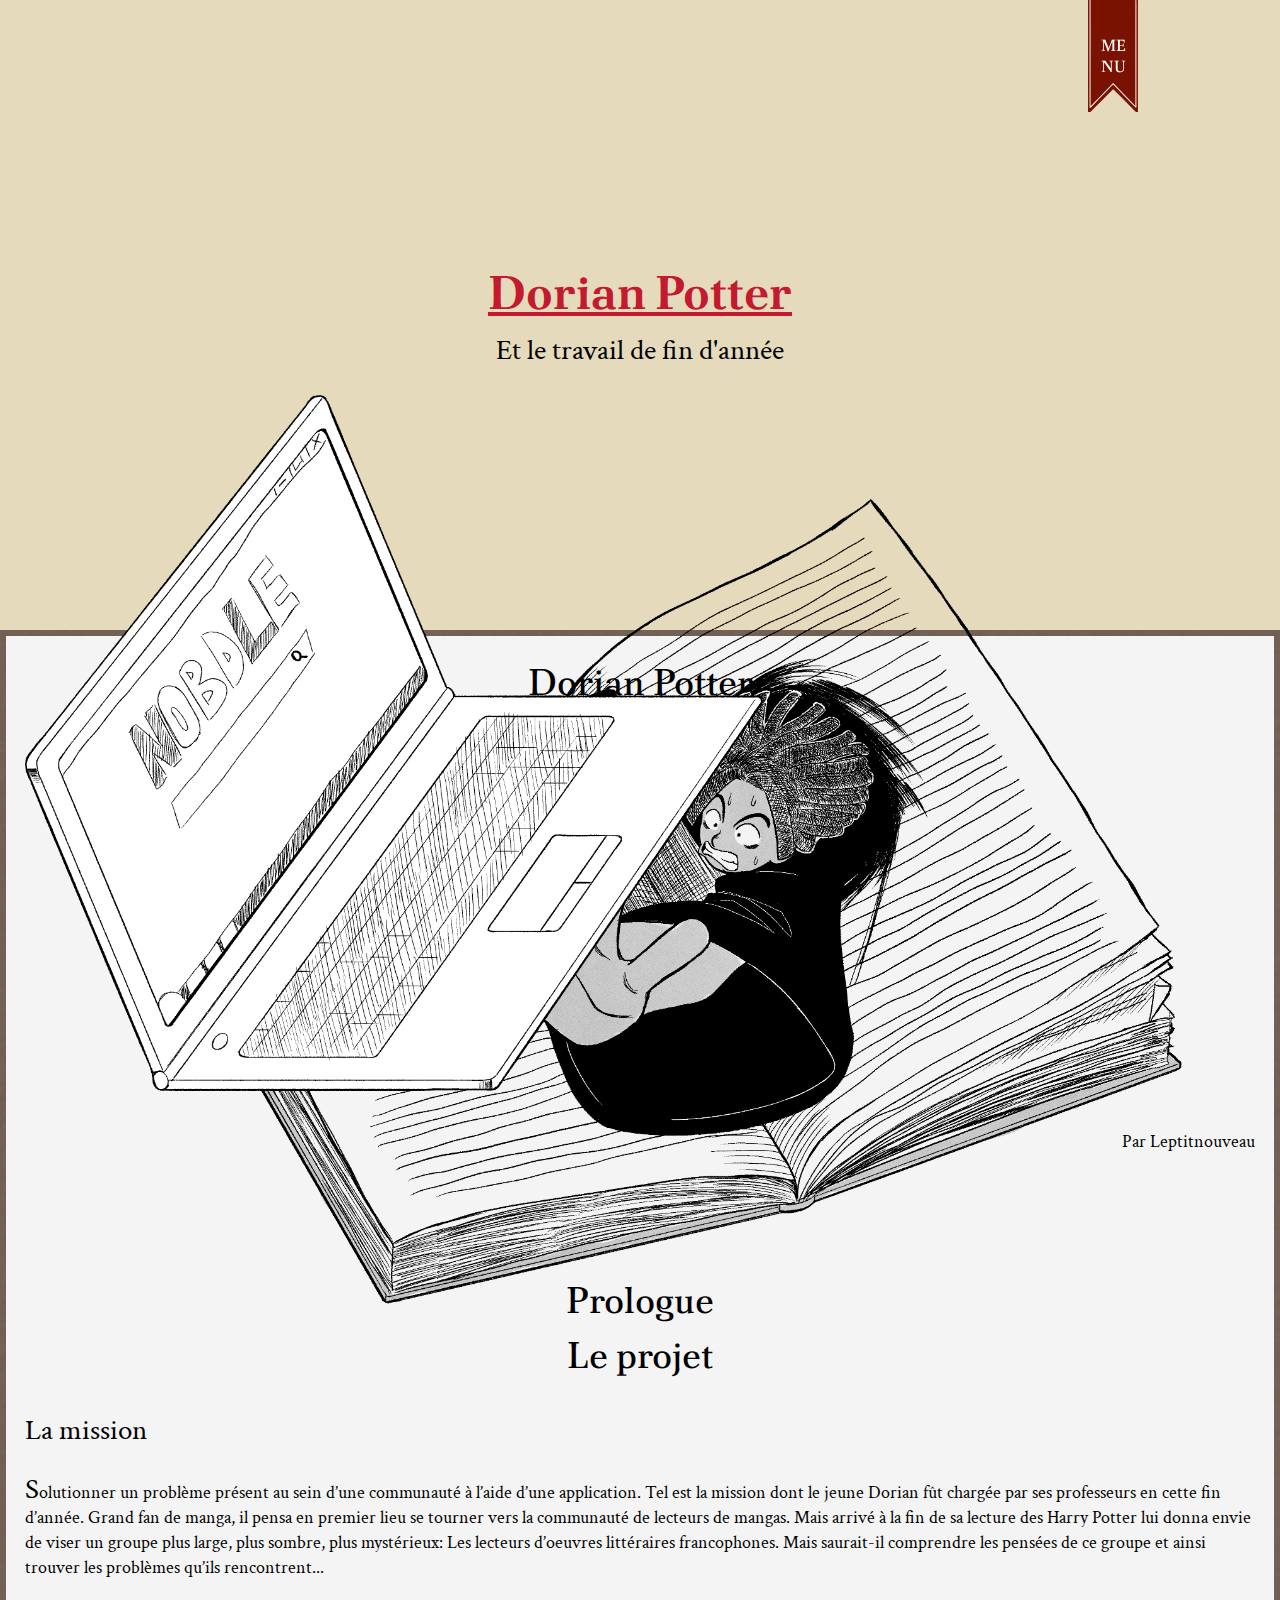
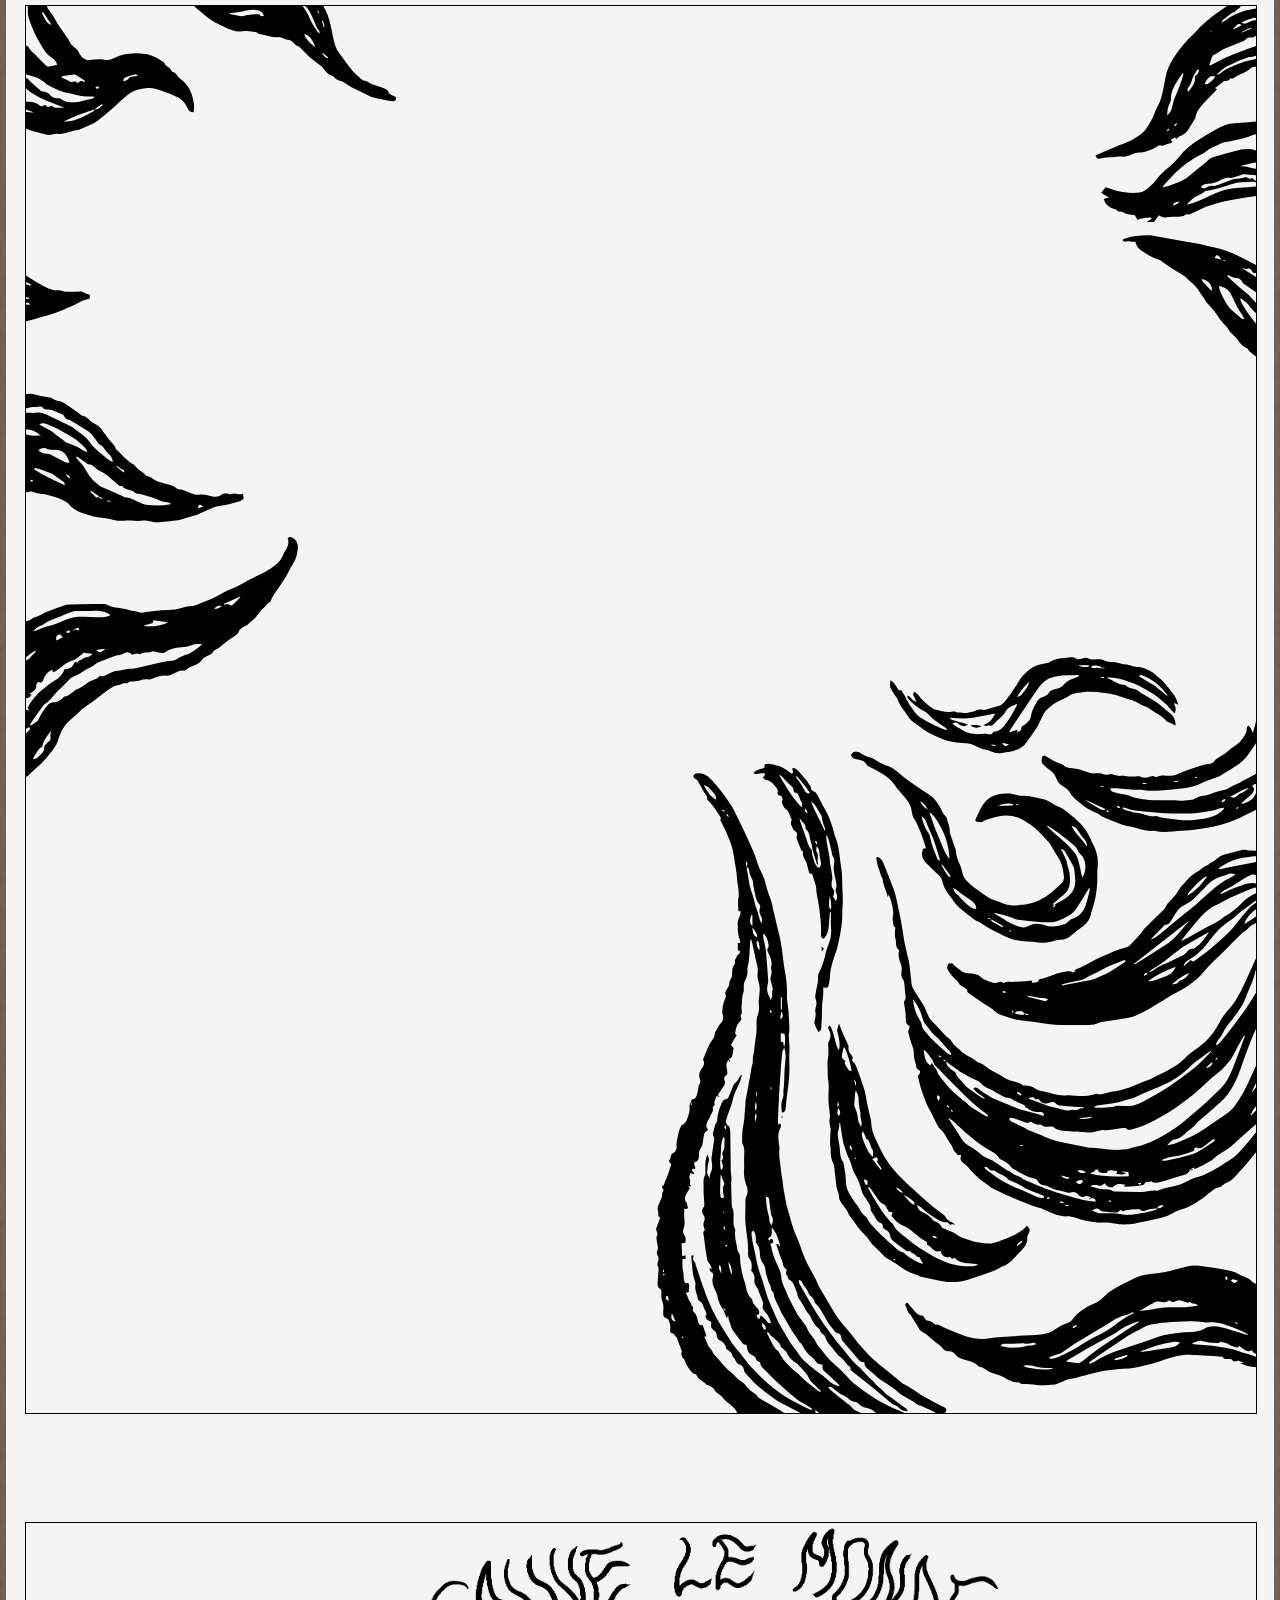
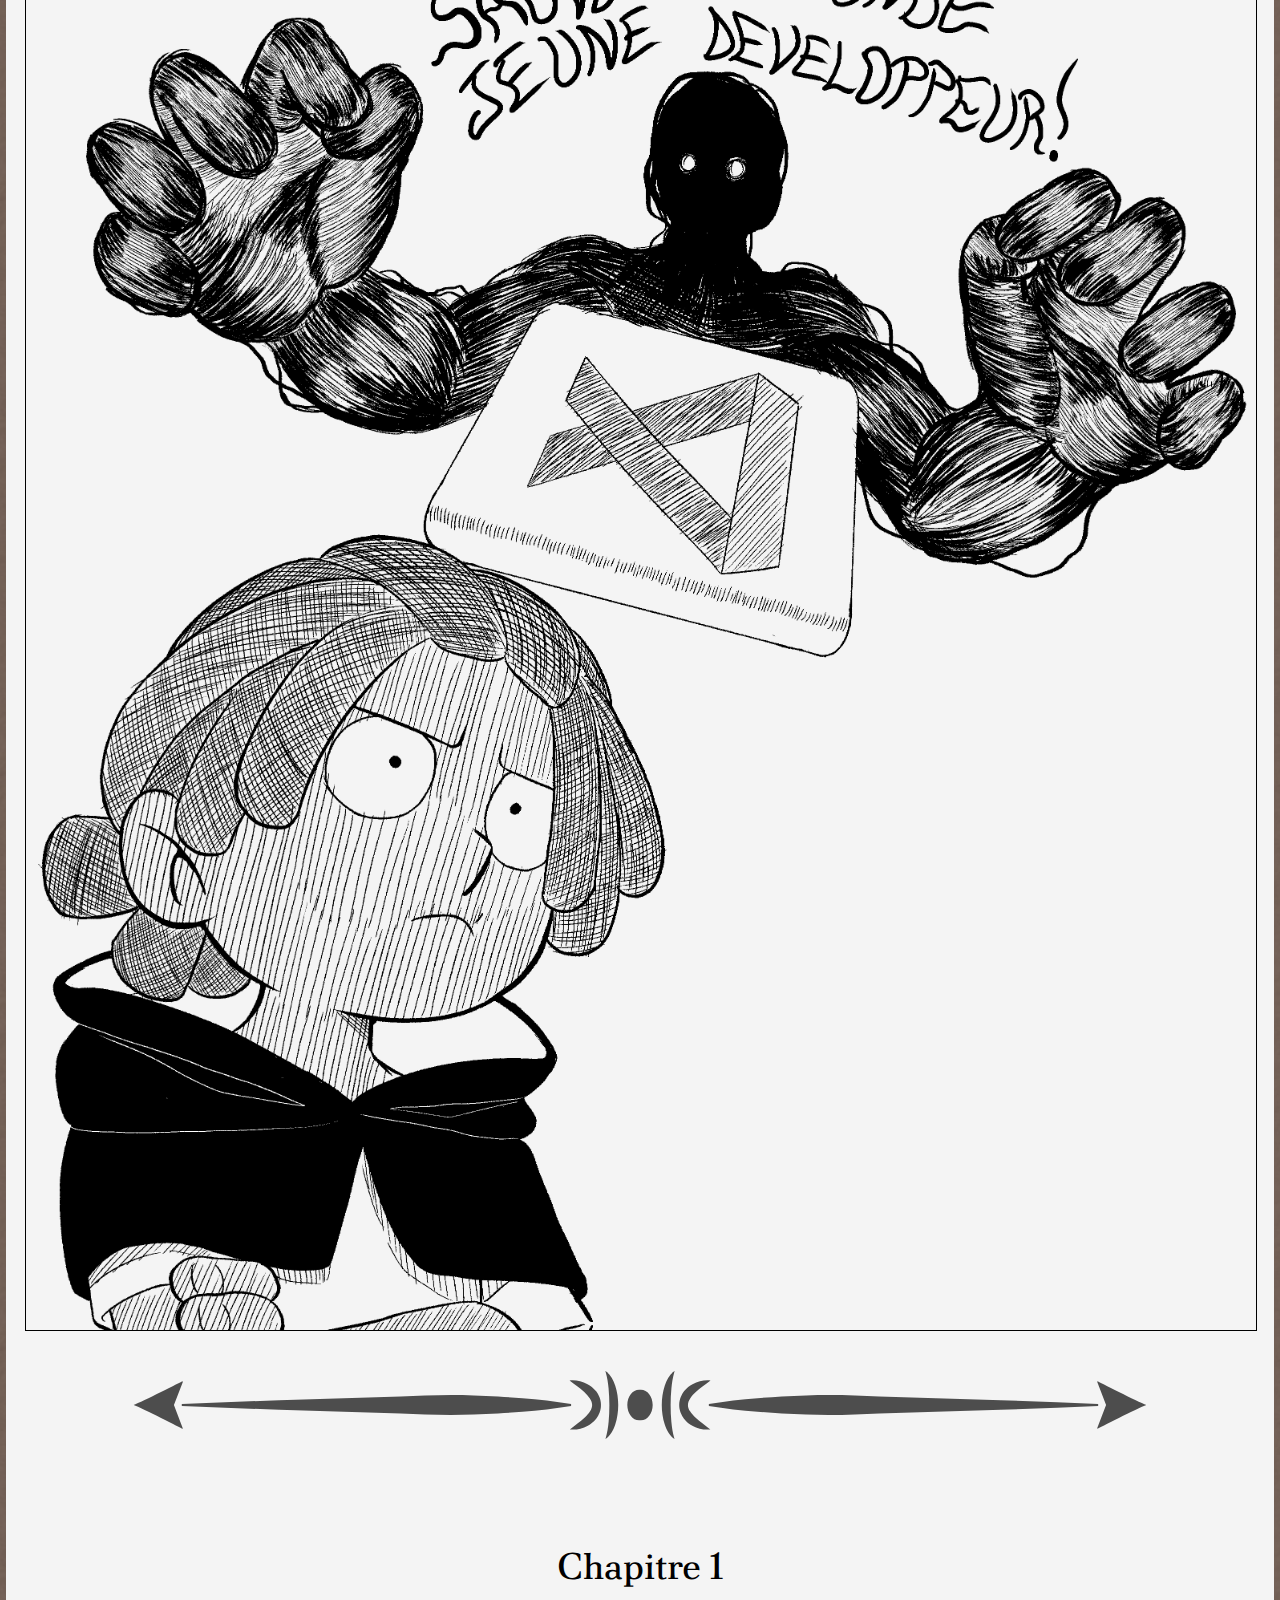
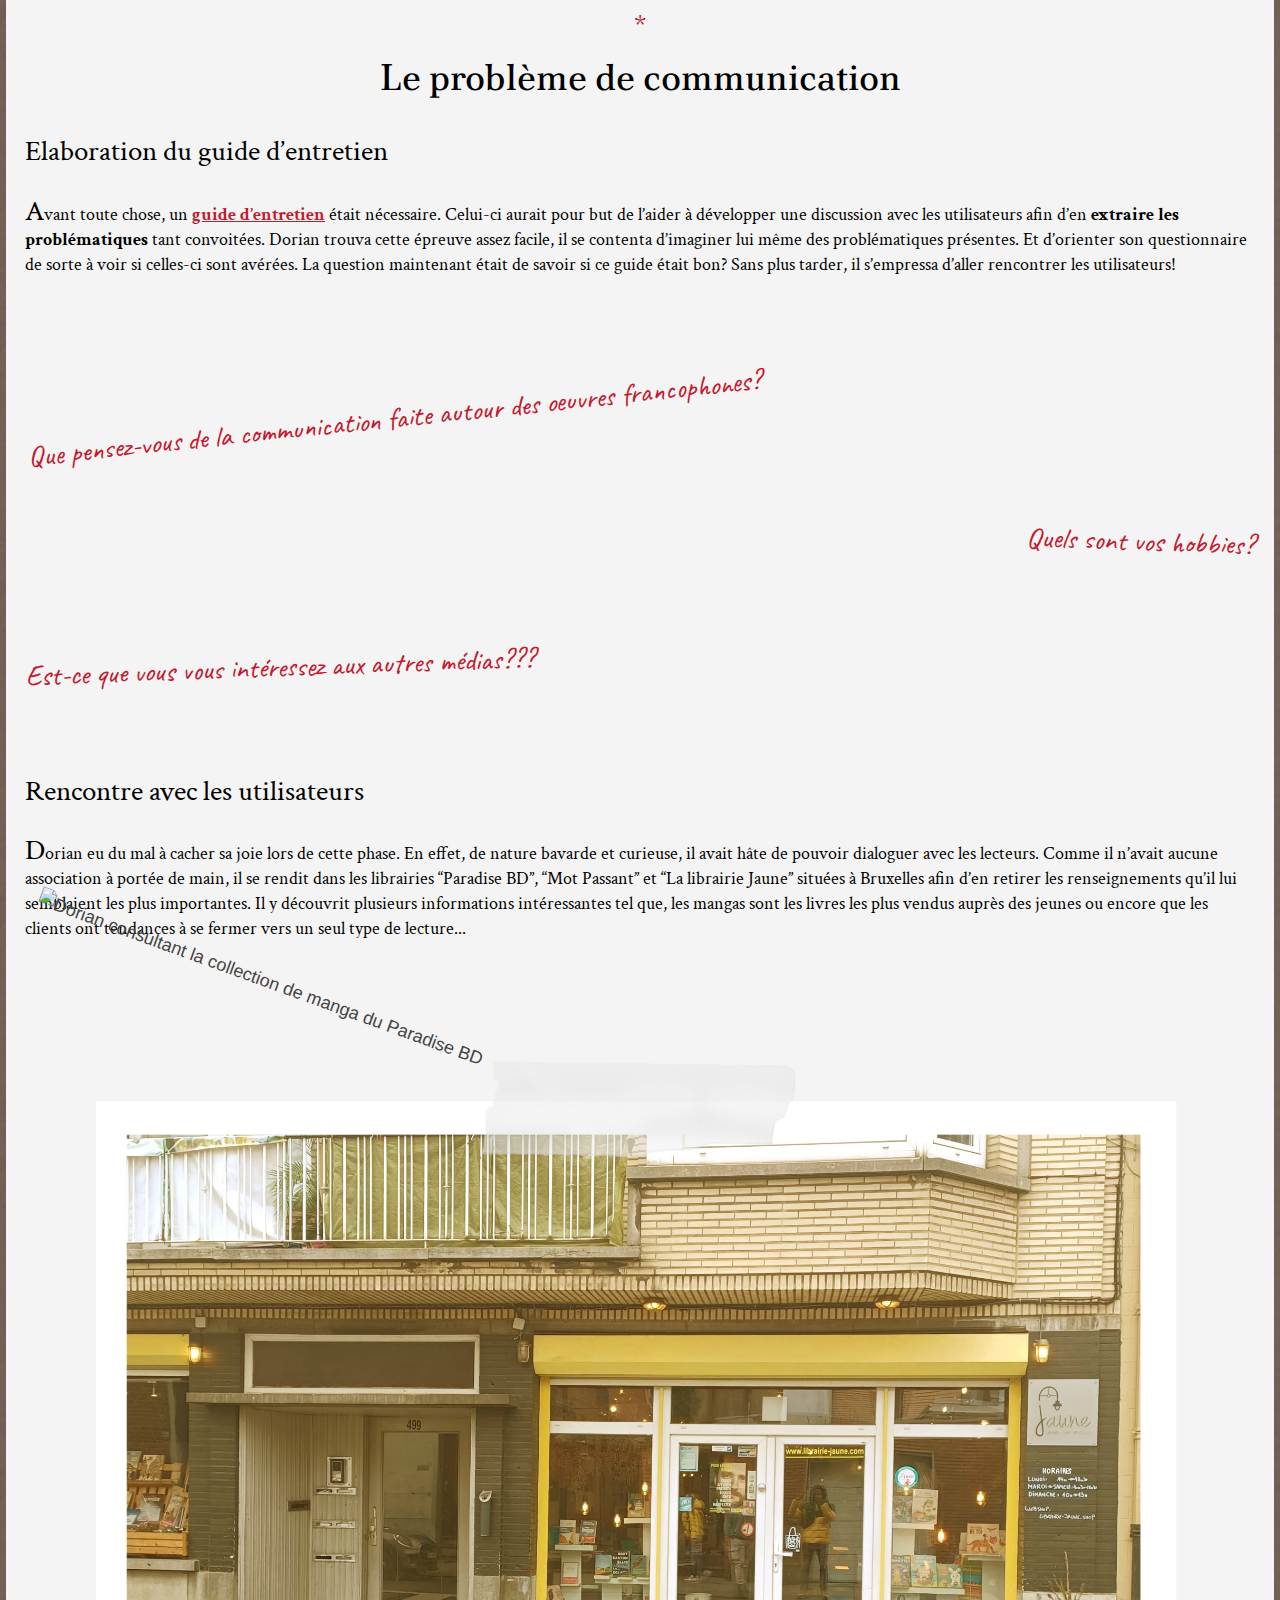
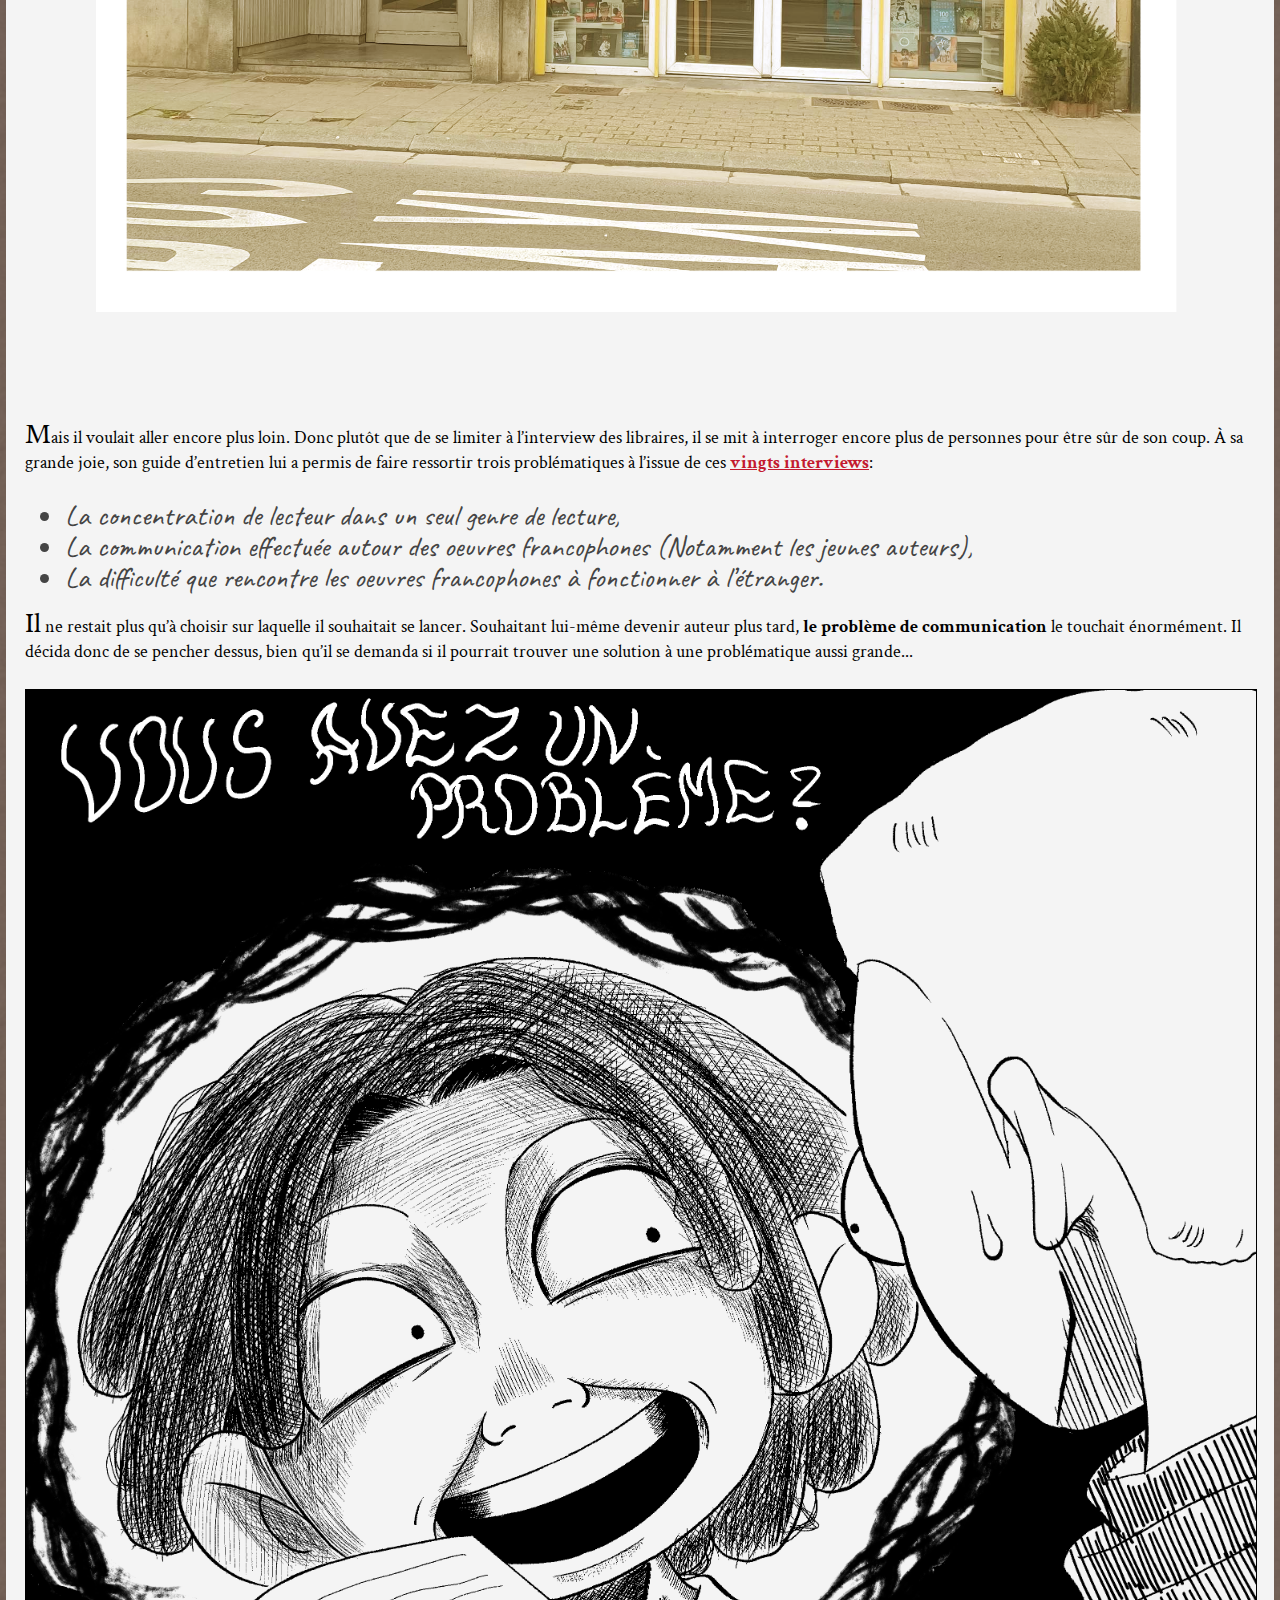
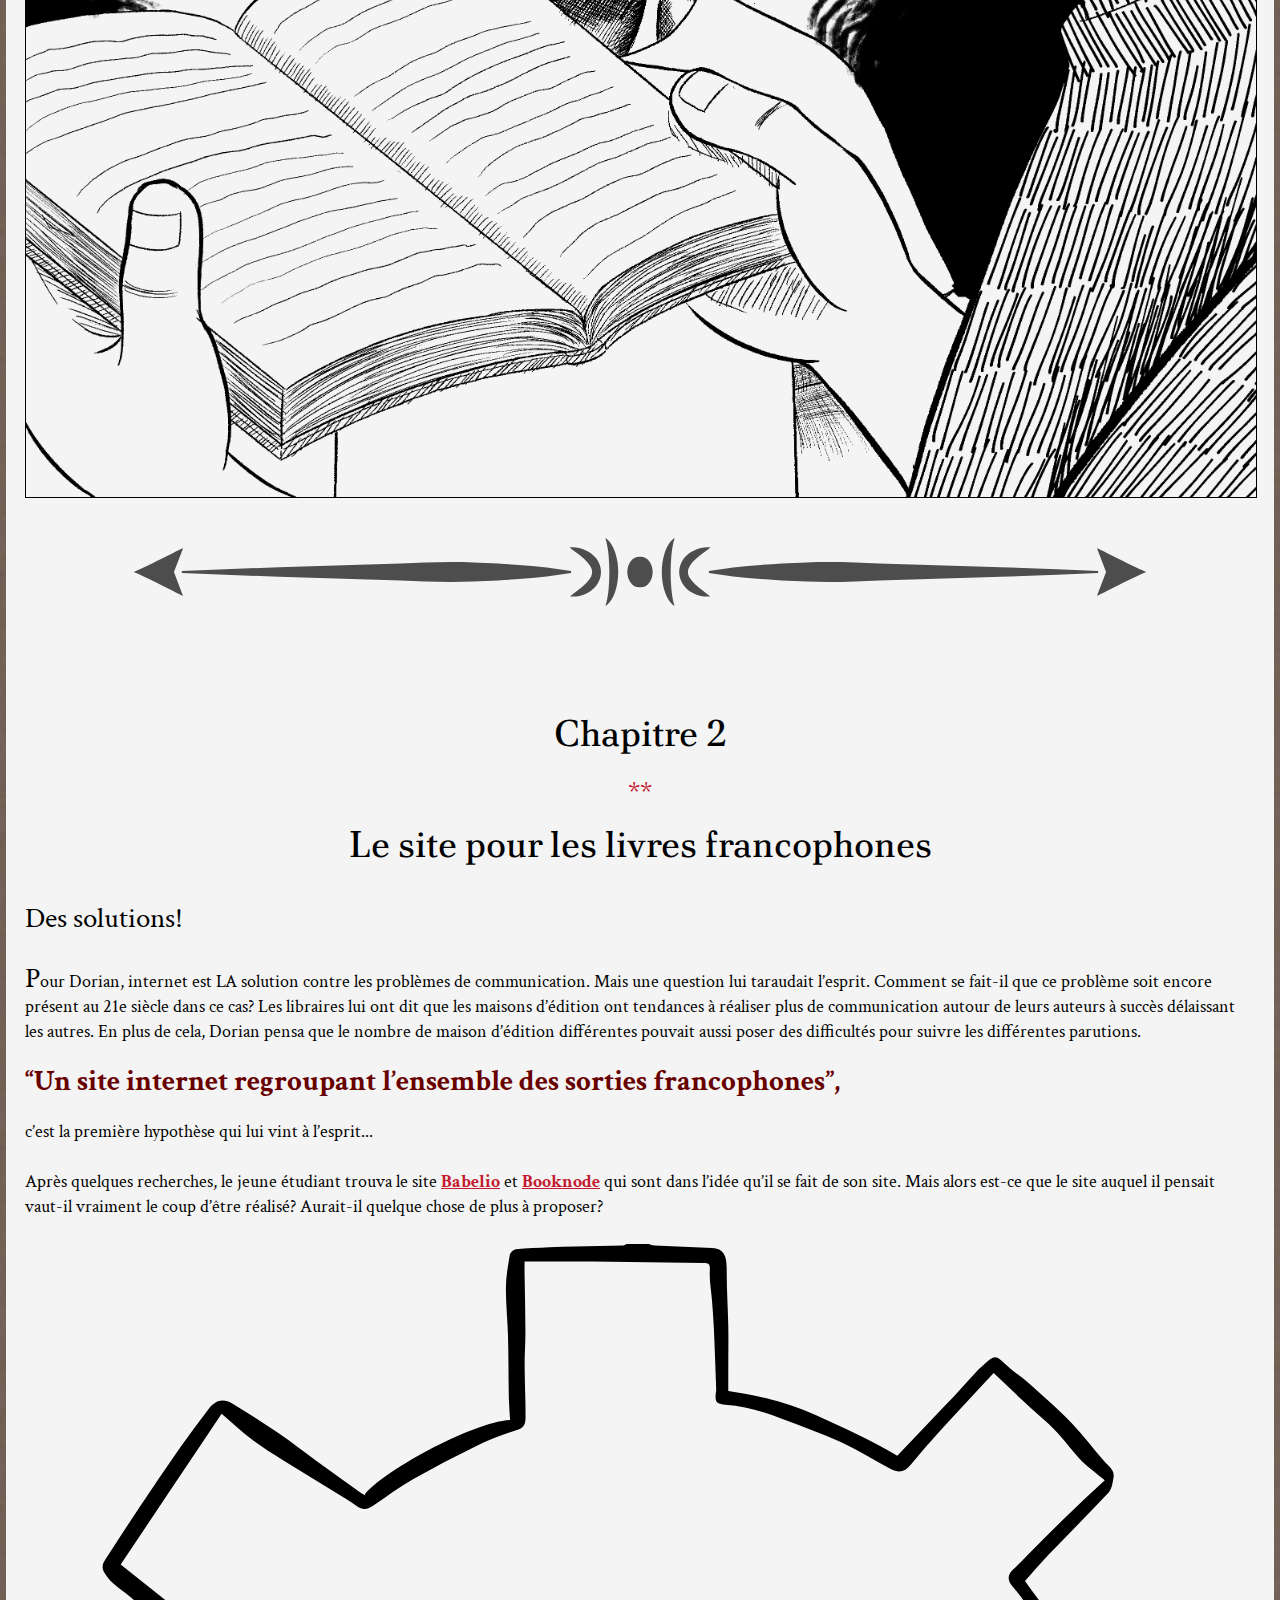
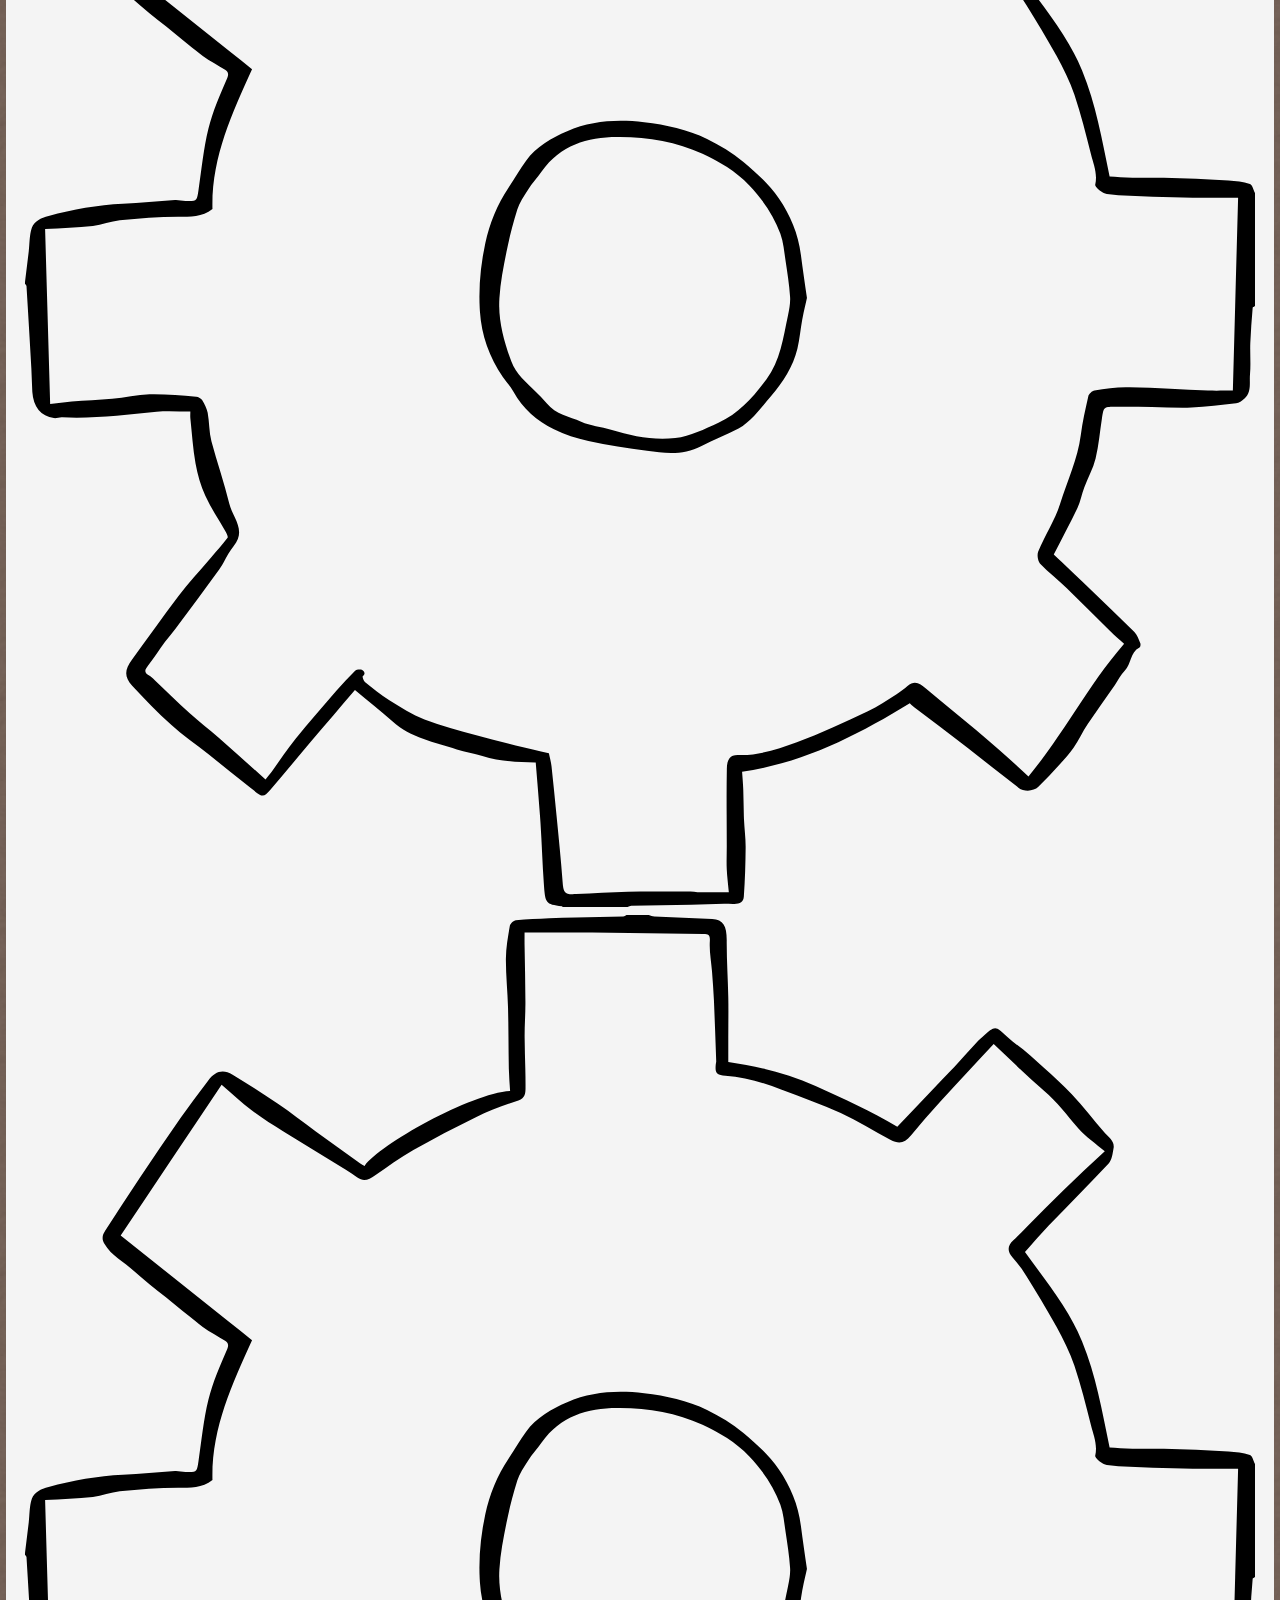
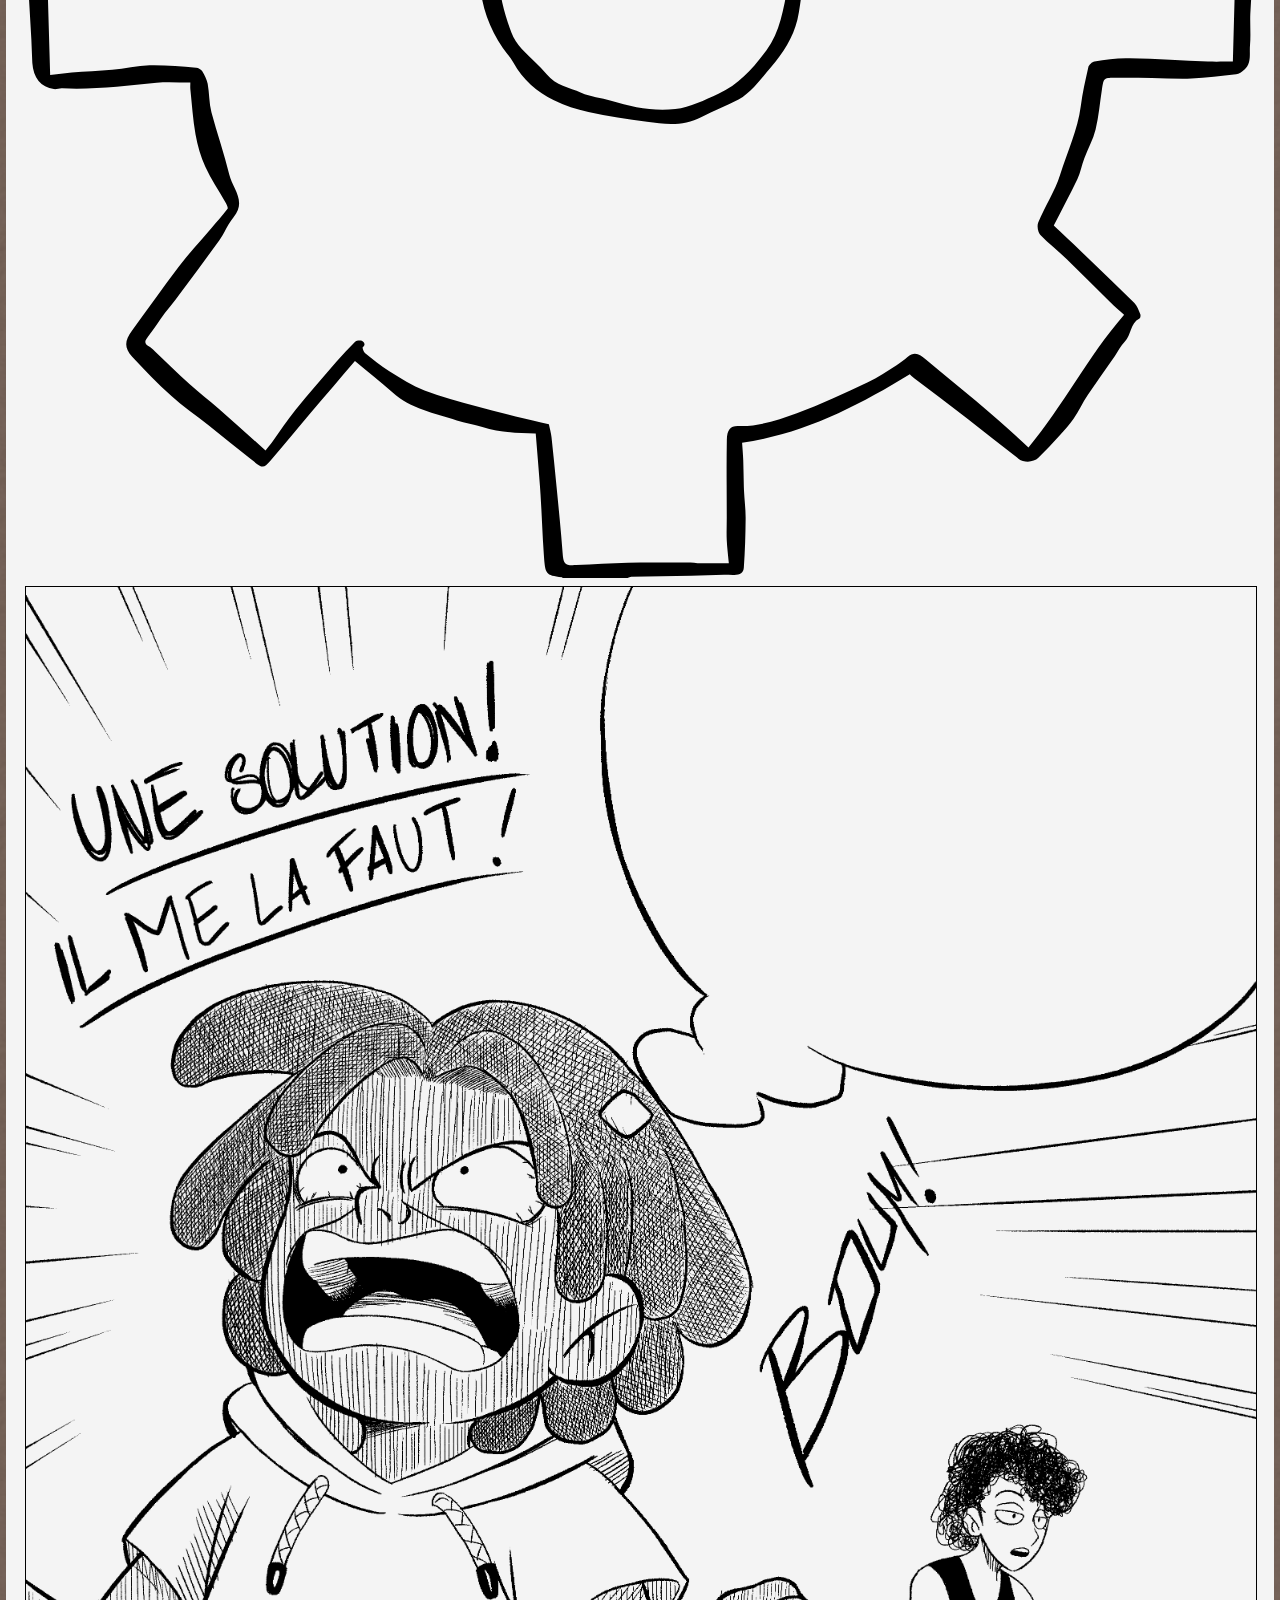
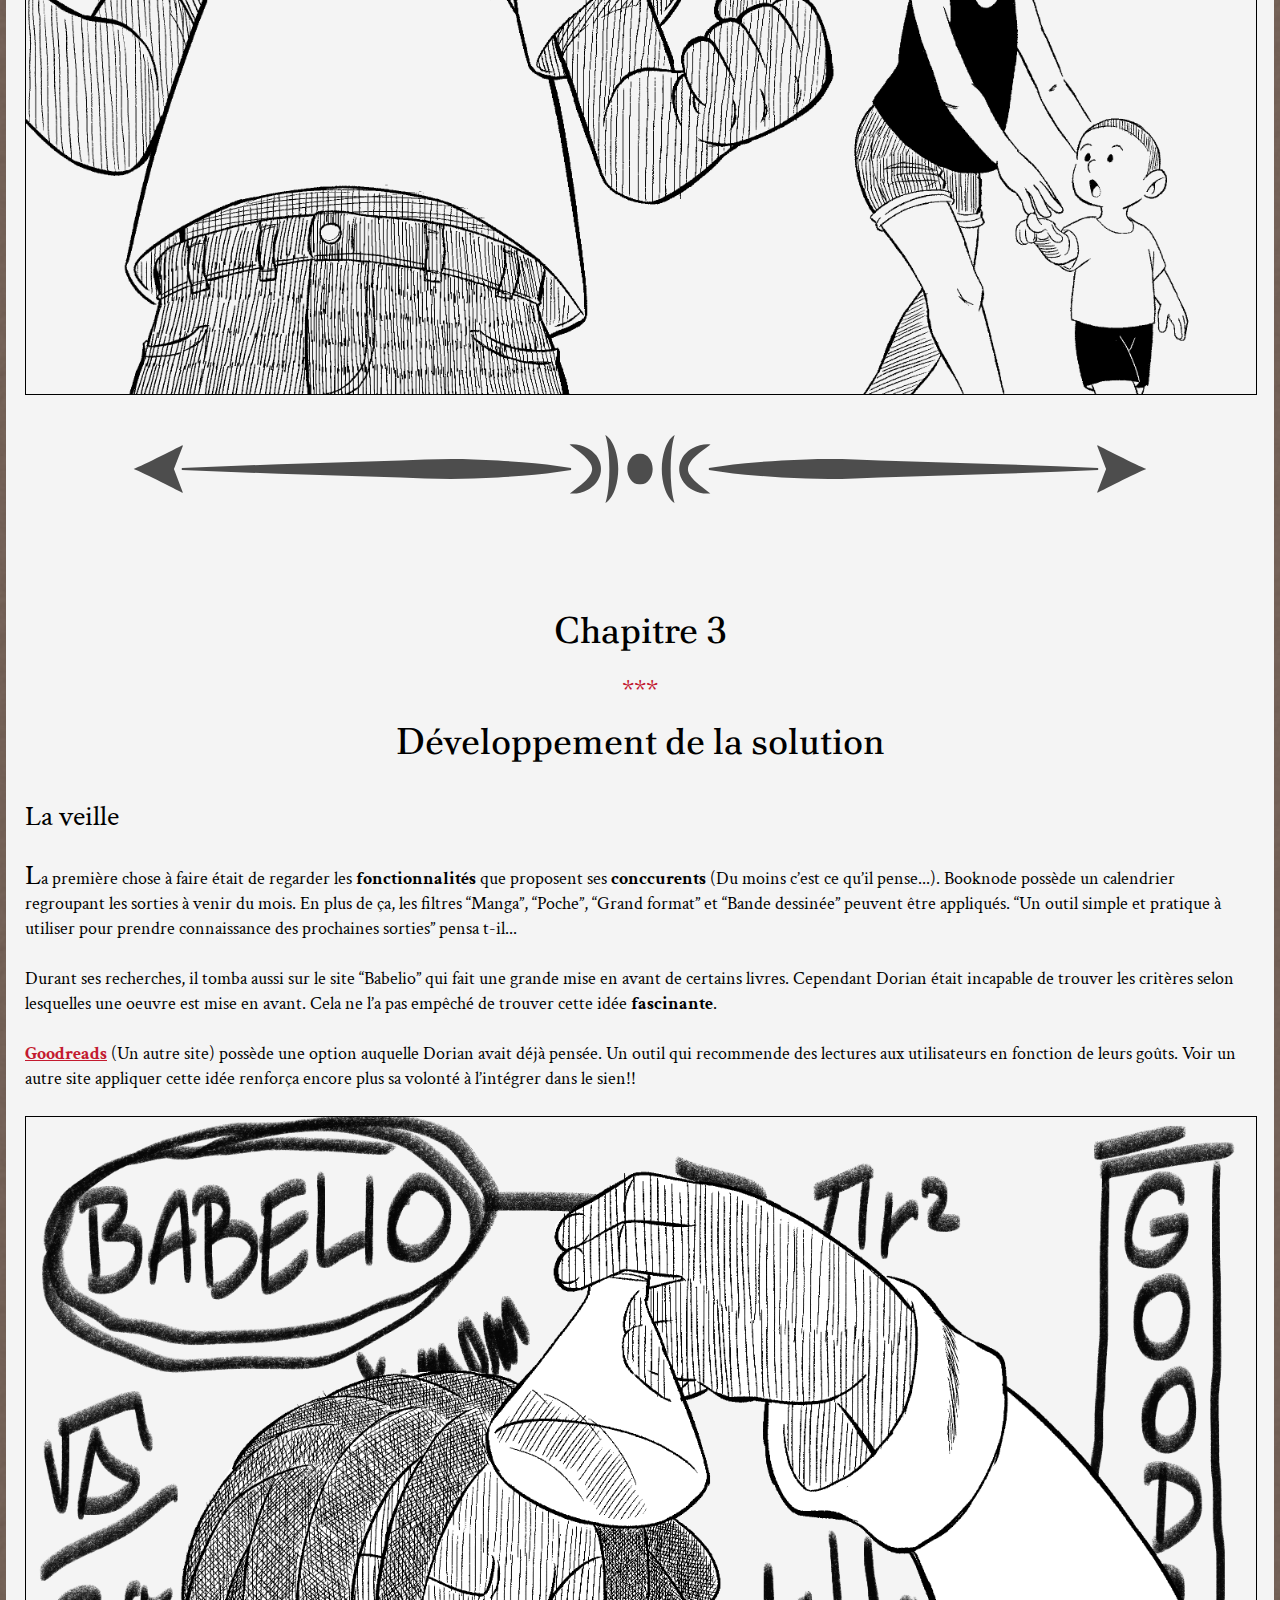
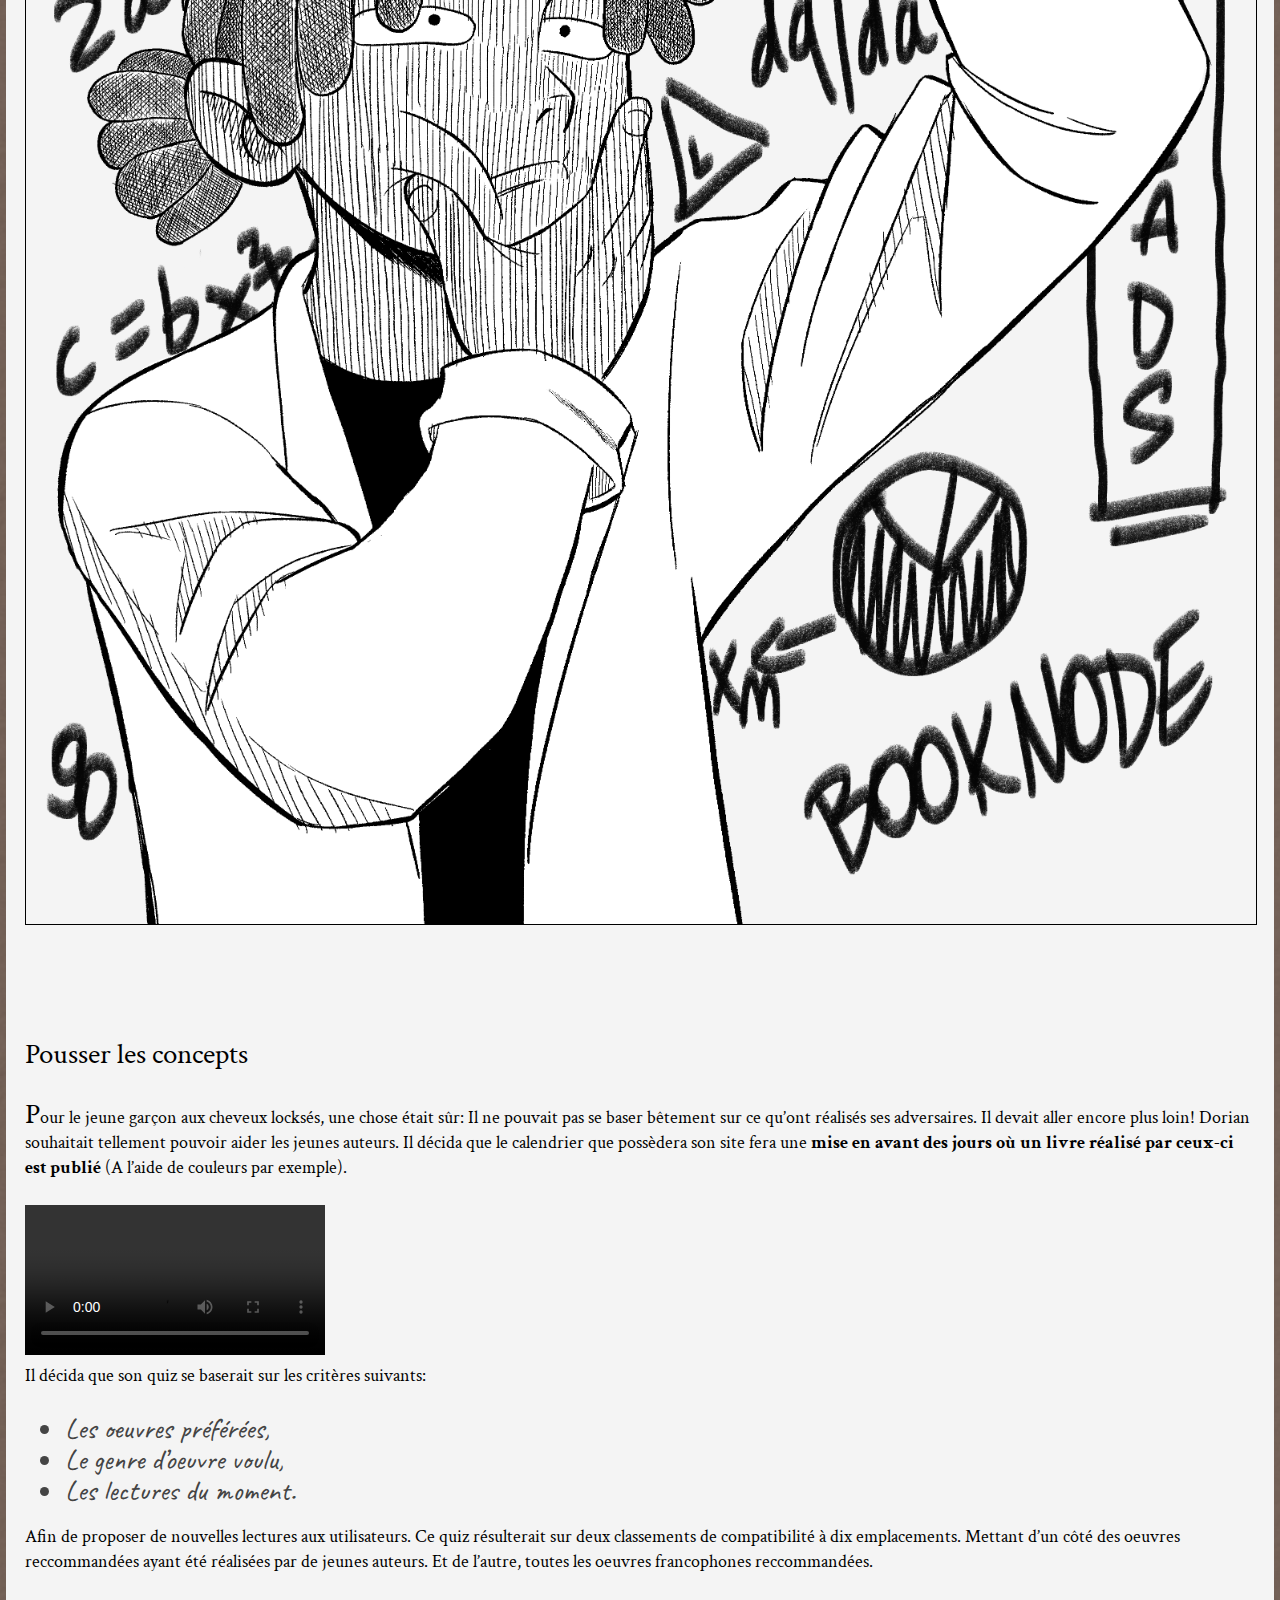
==== commit 8ea99078: "Ajout première vidéo prototype" ====
--- a/src/index.html
+++ b/src/index.html
@@ -88,7 +88,7 @@
               <img class="tape" src="assets/images/photo_librairie_jaune.png" alt="La librairie jaune">
             </div>
             <div class="chapitre_1__contenu__partie_3">
-              <p><span class="dorinne">M</span>ais il voulait aller encore plus loin. Donc plutôt que de se limiter à l’interview des libraires, il se mit à interroger encore plus de personnes pour être sûr de son coup. À sa grande joie, son guide d’entretien lui a permis de faire ressortir trois problématiques à l’issue de ces <a href="#">vingts interviews</a>:</p>
+              <p><span class="dorinne">M</span>ais il voulait aller encore plus loin. Donc plutôt que de se limiter à l’interview des libraires, il se mit à interroger encore plus de personnes pour être sûr de son coup. À sa grande joie, son guide d’entretien lui a permis de faire ressortir trois problématiques à l’issue de ces <a href="https://docs.google.com/document/d/1tjhuFQTX6atg5KoEp7TT_OACip0ttKPVqm1U_bzy1ck/edit">vingts interviews</a>:</p>
               <ul>
                 <li class="handwritten">La concentration de lecteur dans un seul genre de lecture,</li>
                 <li class="handwritten">La communication effectuée autour des oeuvres francophones (Notamment les jeunes auteurs),</li>
@@ -130,9 +130,8 @@
     <div class="chapitre_3__contenu__partie_2">
       <h3>Pousser les concepts</h3>
       <p><span class="dorinne">P</span>our le jeune garçon aux cheveux locksés, une chose était sûr: Il ne pouvait pas se baser bêtement sur ce qu’ont réalisés ses adversaires. Il devait aller encore plus loin! Dorian souhaitait tellement pouvoir aider les jeunes auteurs. Il décida que le calendrier que possèdera son site fera une <strong>mise en avant des jours où un livre réalisé par ceux-ci est publié</strong> (A l’aide de couleurs par exemple). </p>
-      <div class="chapitre_3__video">
         
-      </div>
+      <video controls class="chapitre_3__video" src="assets/videos/protoype_1.mp4"></video>
     </div>
     <div class="chapitre_3__contenu__partie_3">
       <p>Il décida que son quiz se baserait sur les critères suivants:</p>
@@ -145,7 +144,6 @@
     </div>
       <div class="chapitre_3__contenu__partie_4">
         <div class="chapitre_3__video">
-        
         </div>
         <p>Aimant beaucoup les surprises, l’idée d’un bouton découverte lui venu en tête. Il permettrait de faire découvrir des oeuvres aux hasard parmi les sorties récentes de bouquin de jeunes auteurs. Selon lui, cela pourrait intéresser les plus aventureux.</p>
         <p class="">Malgré tout, Dorian se demanda si ses idées allaient vraiment intéresser les utilisateurs. Il réalisa donc un <a href="sondages.html#sondage">sondage</a> pour savoir si les utilisateurs trouvaient ces idées pertinantes ou non. À sa grande joie, le résultat fût positif. En plus de cela, l’idée “Reccomendation d’influenceurs” lui parcouru l’esprit. De cette façon, les auteurs auraient accès directement sur cette même page aux critiques de ces personnes et pourraient découvrir d’autres oeuvres par la même occasion.</p>
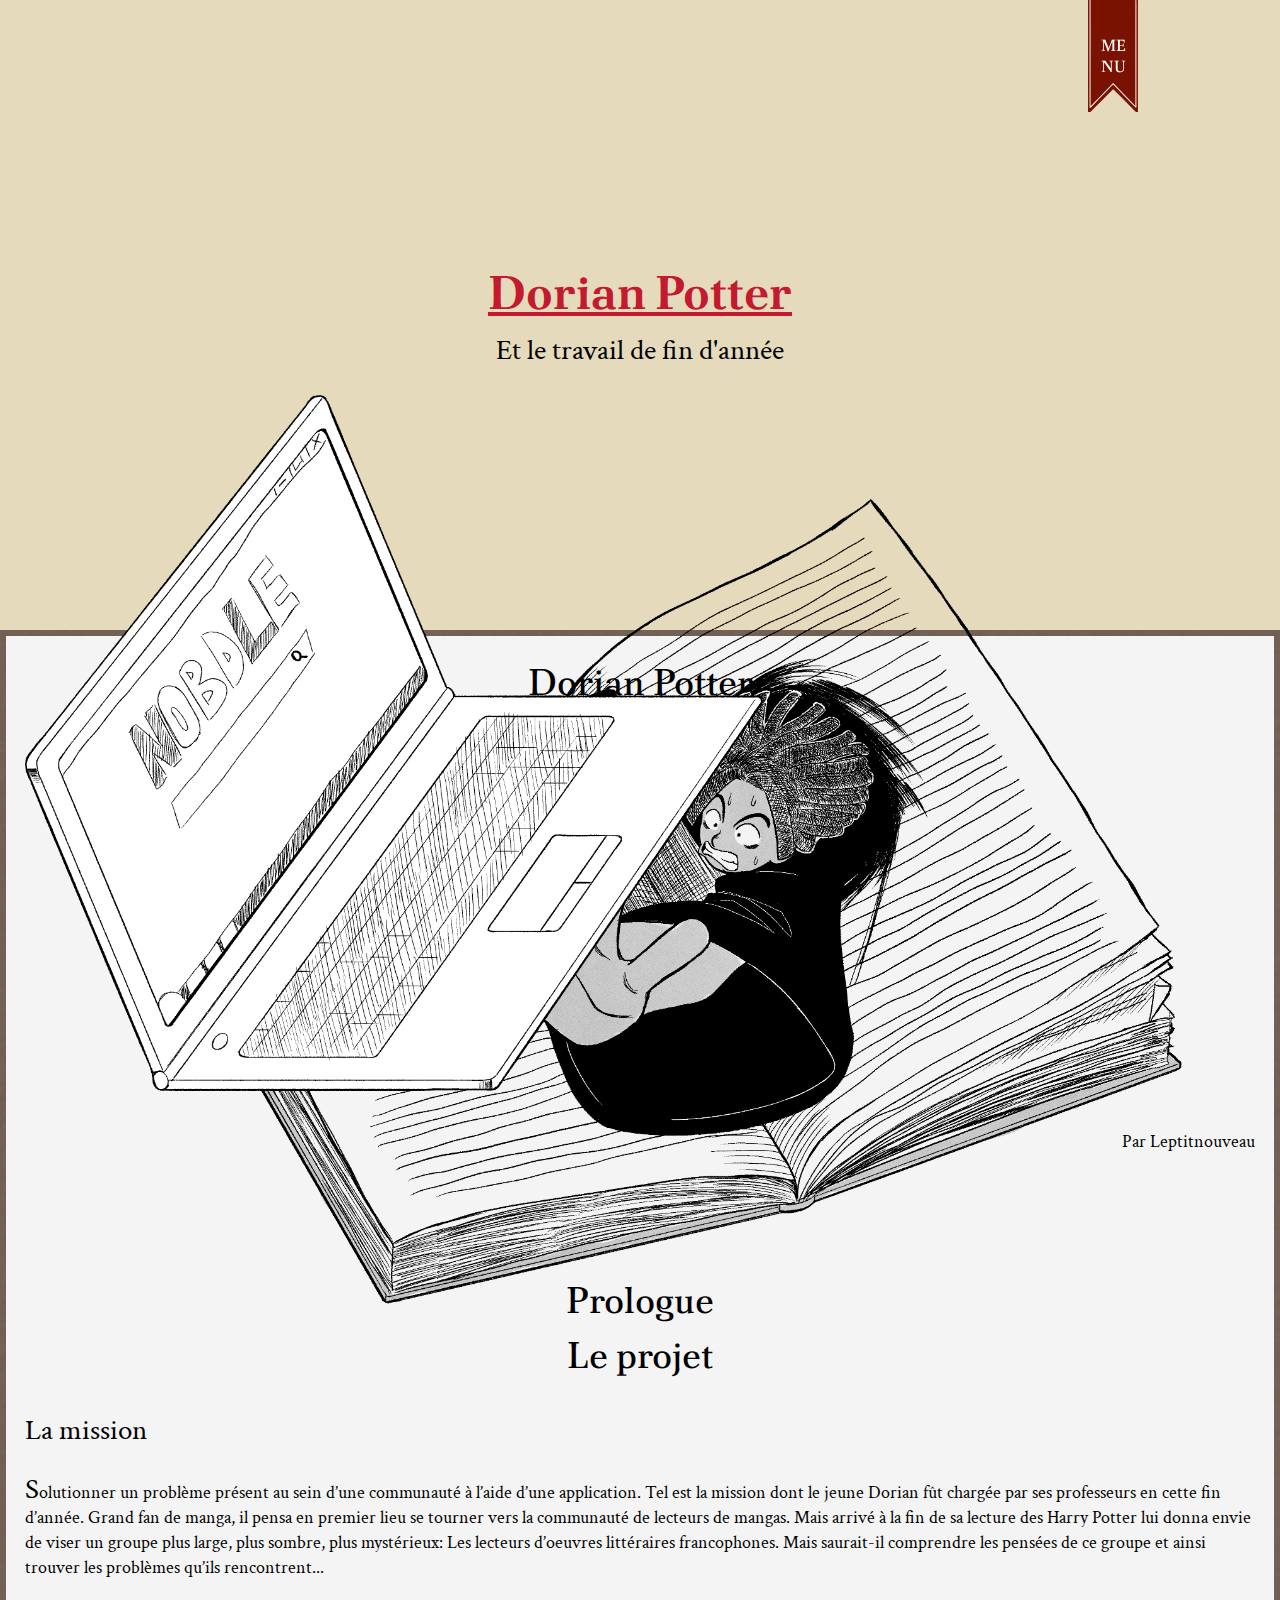
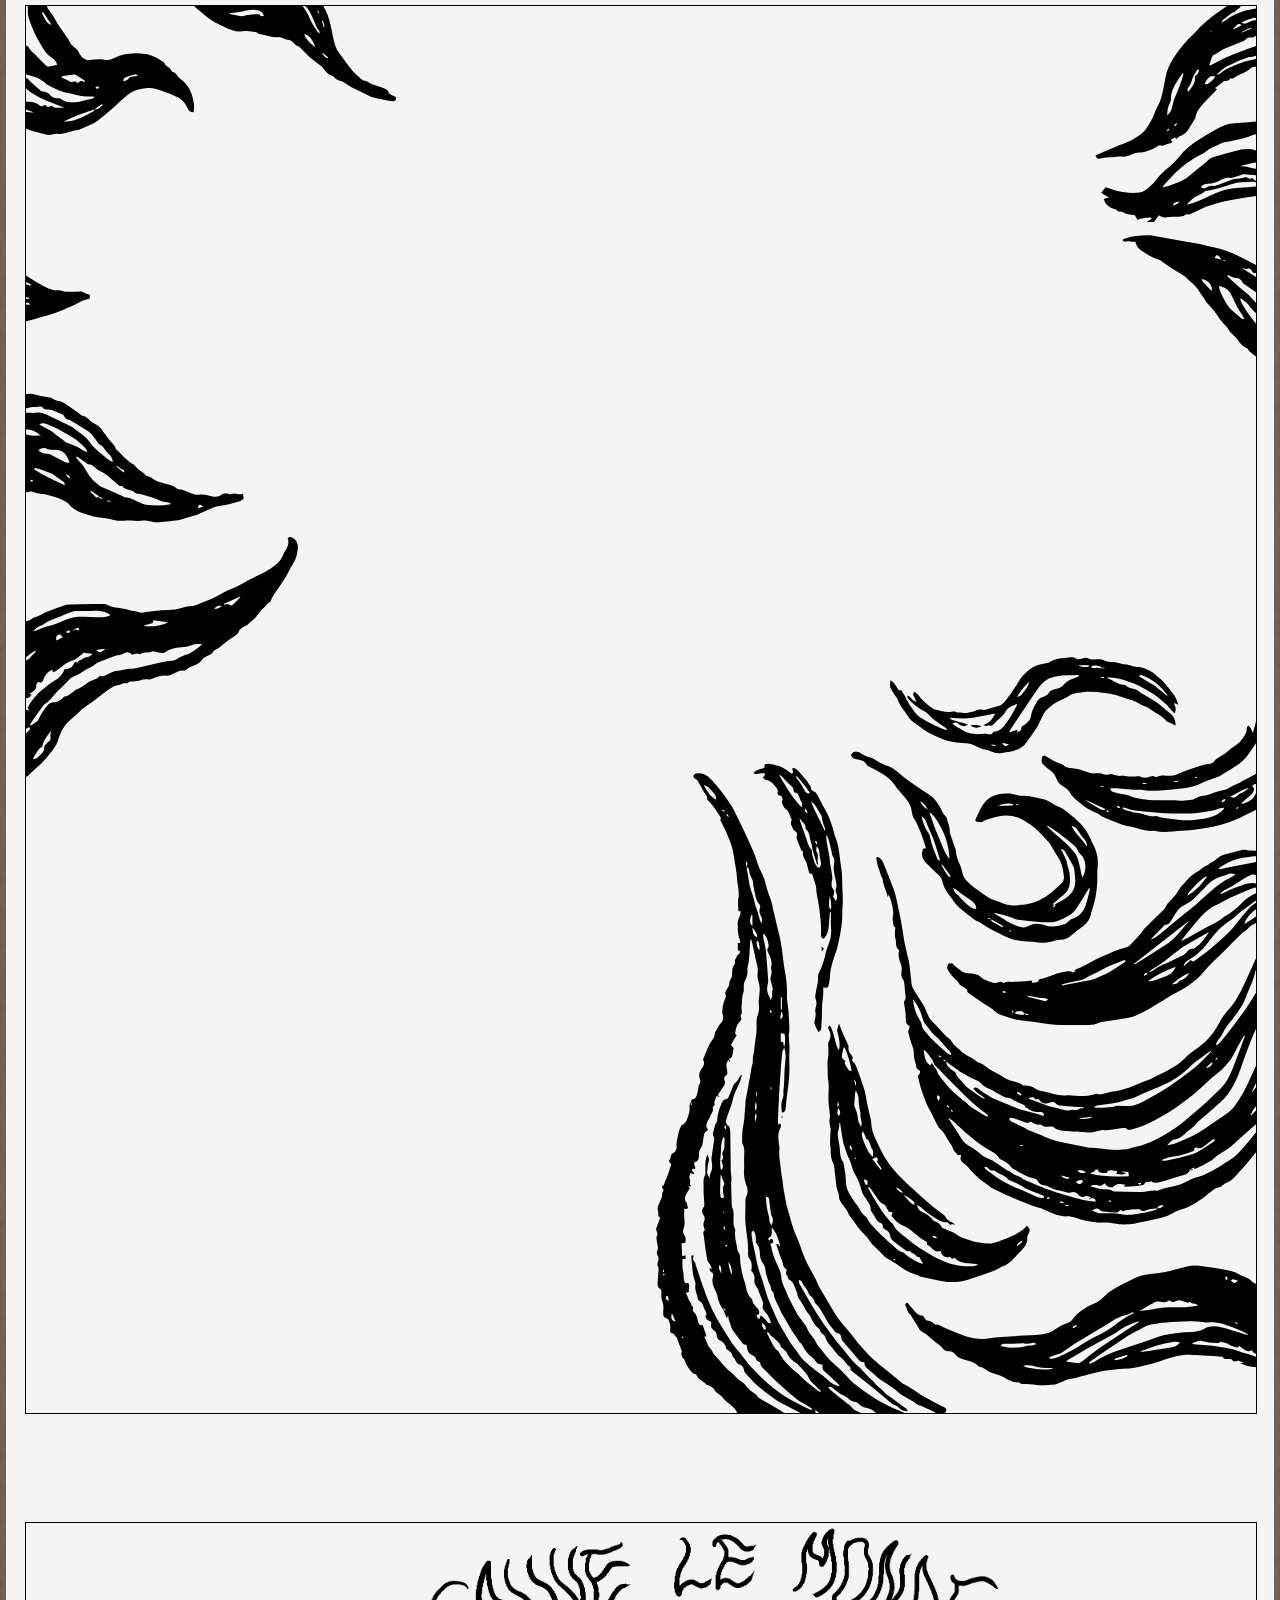
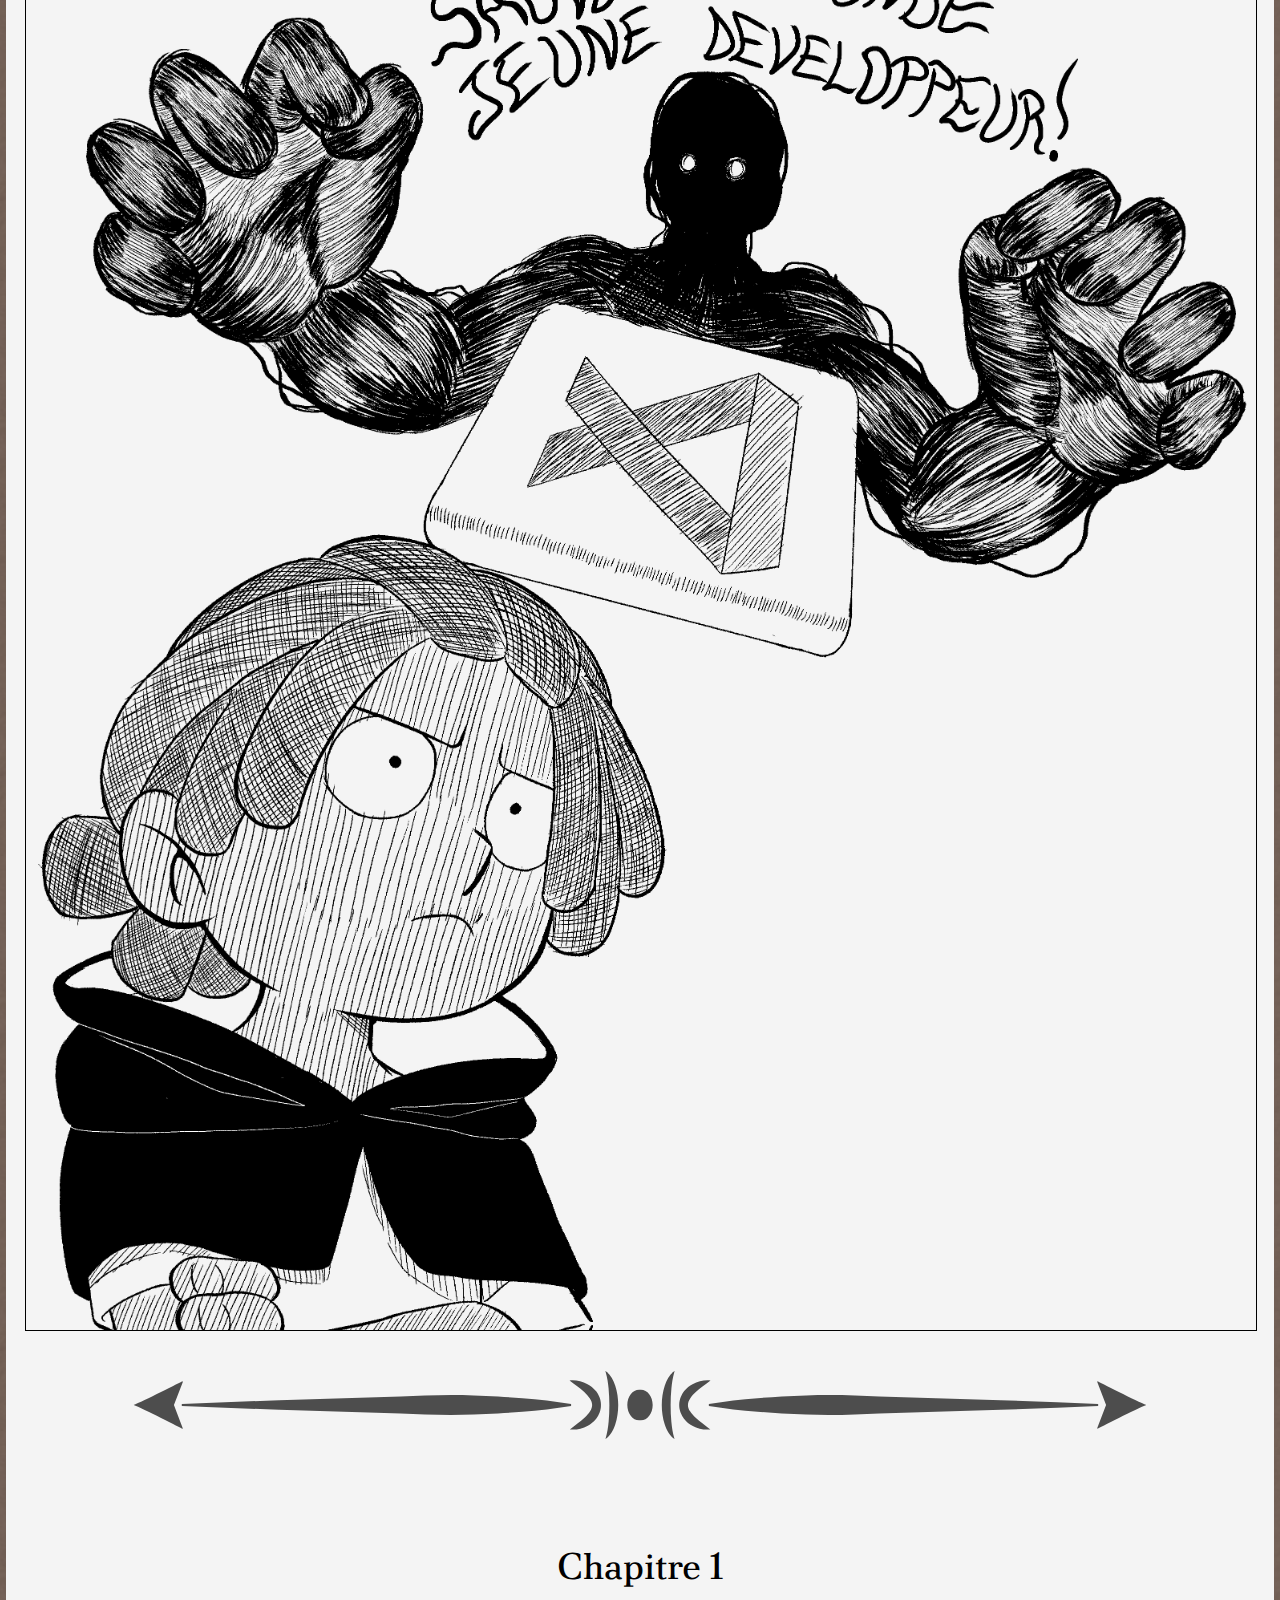
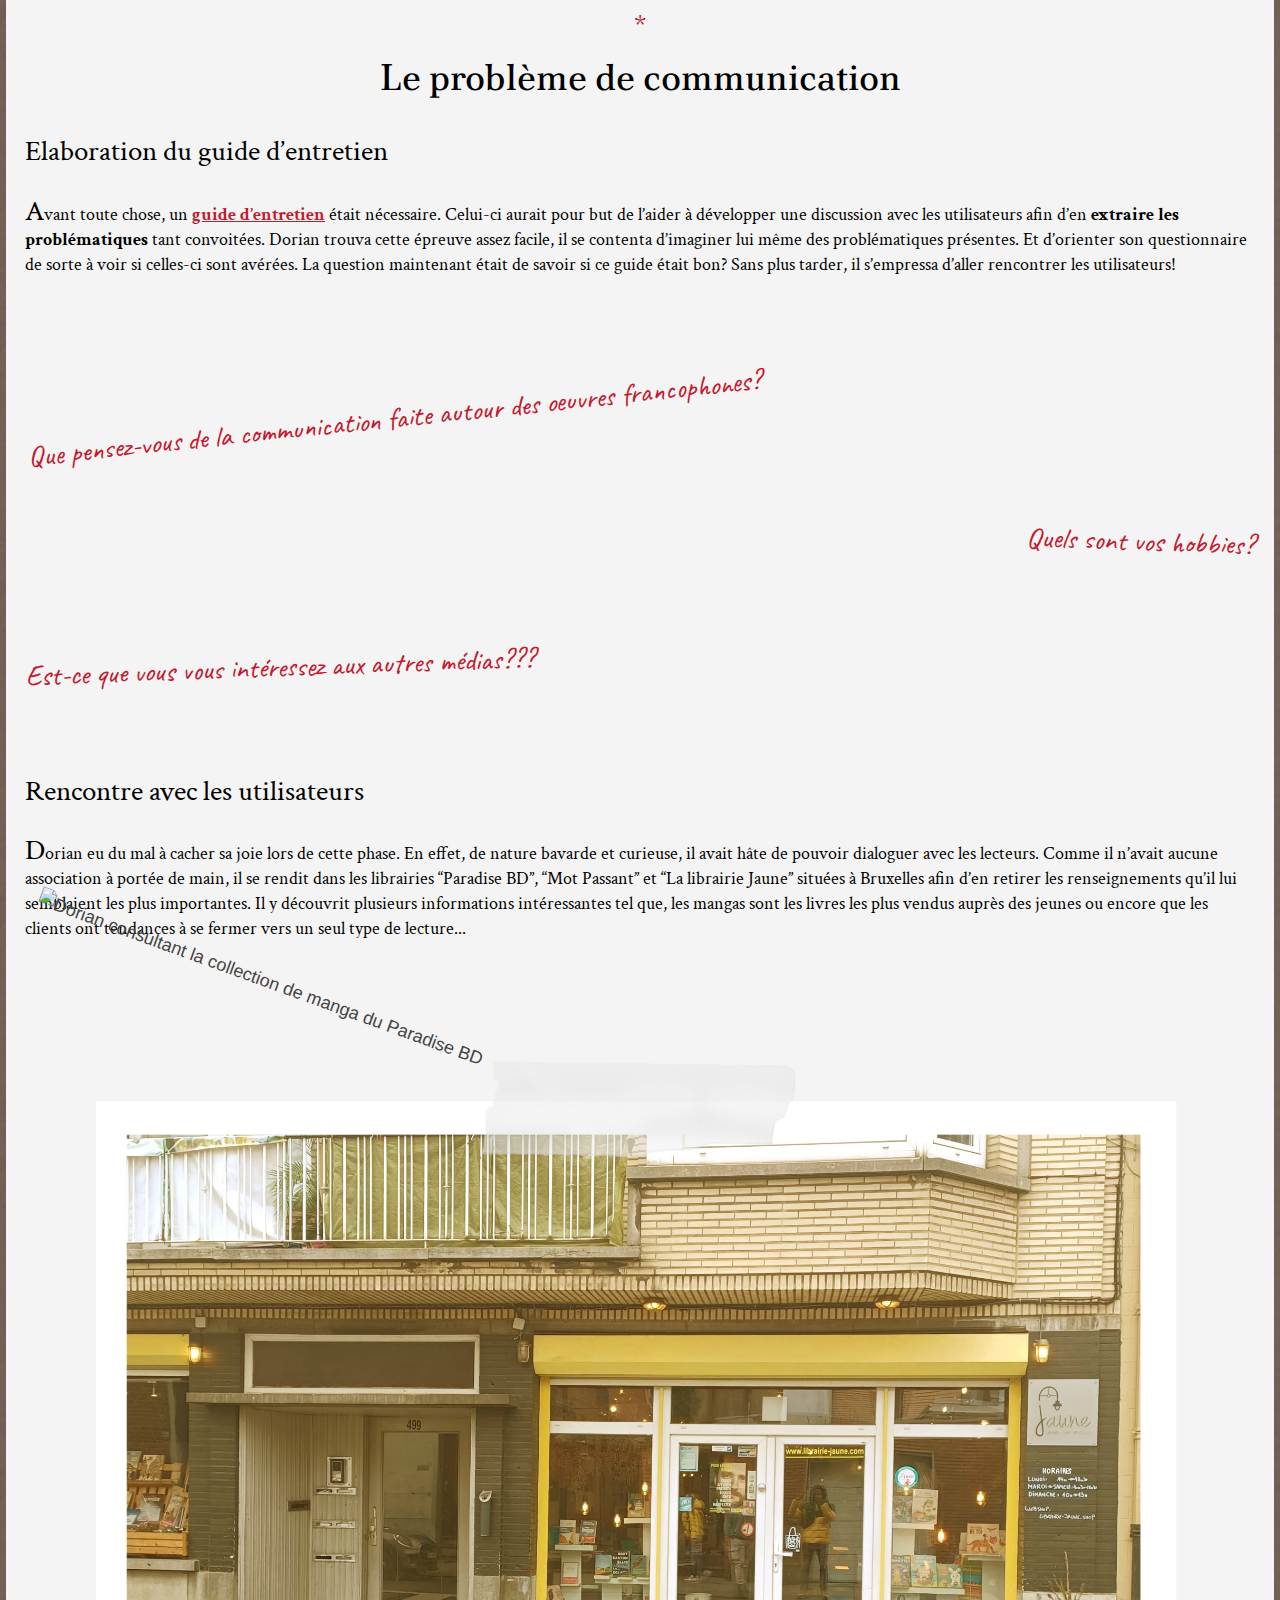
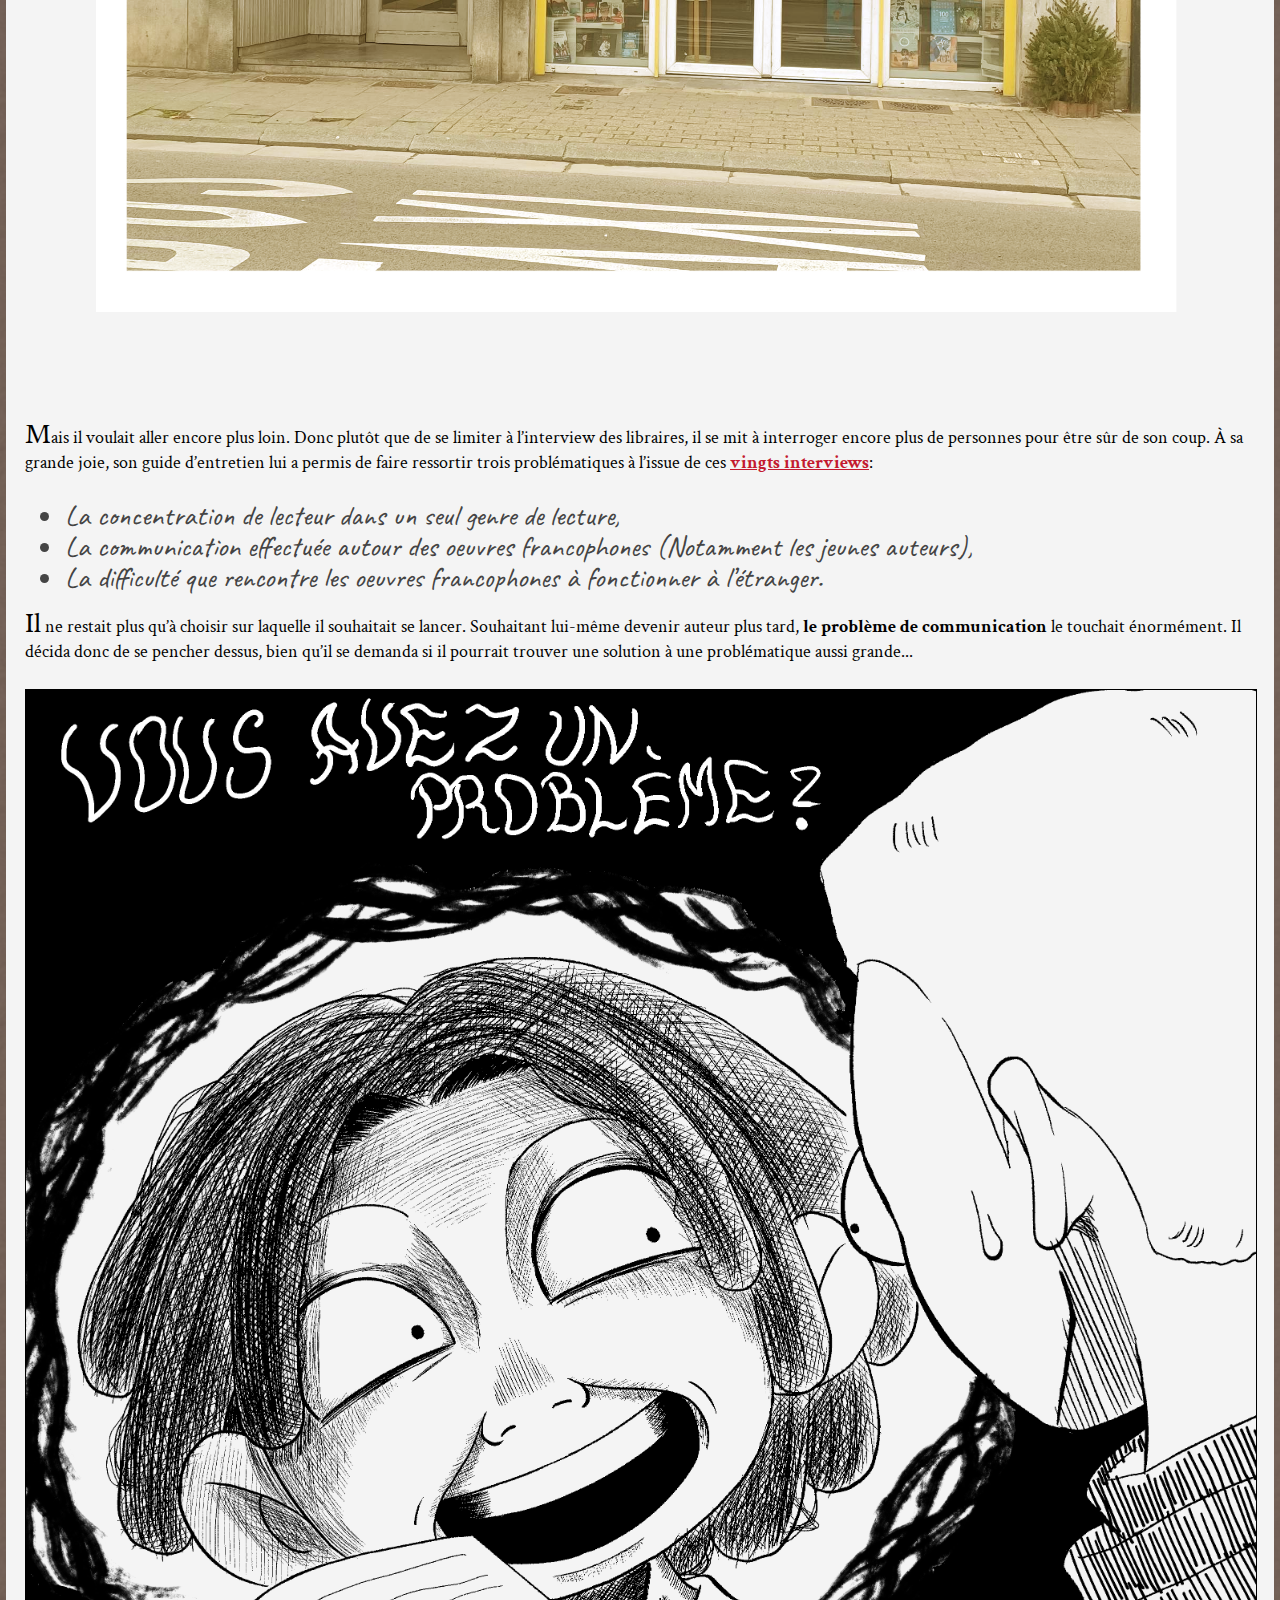
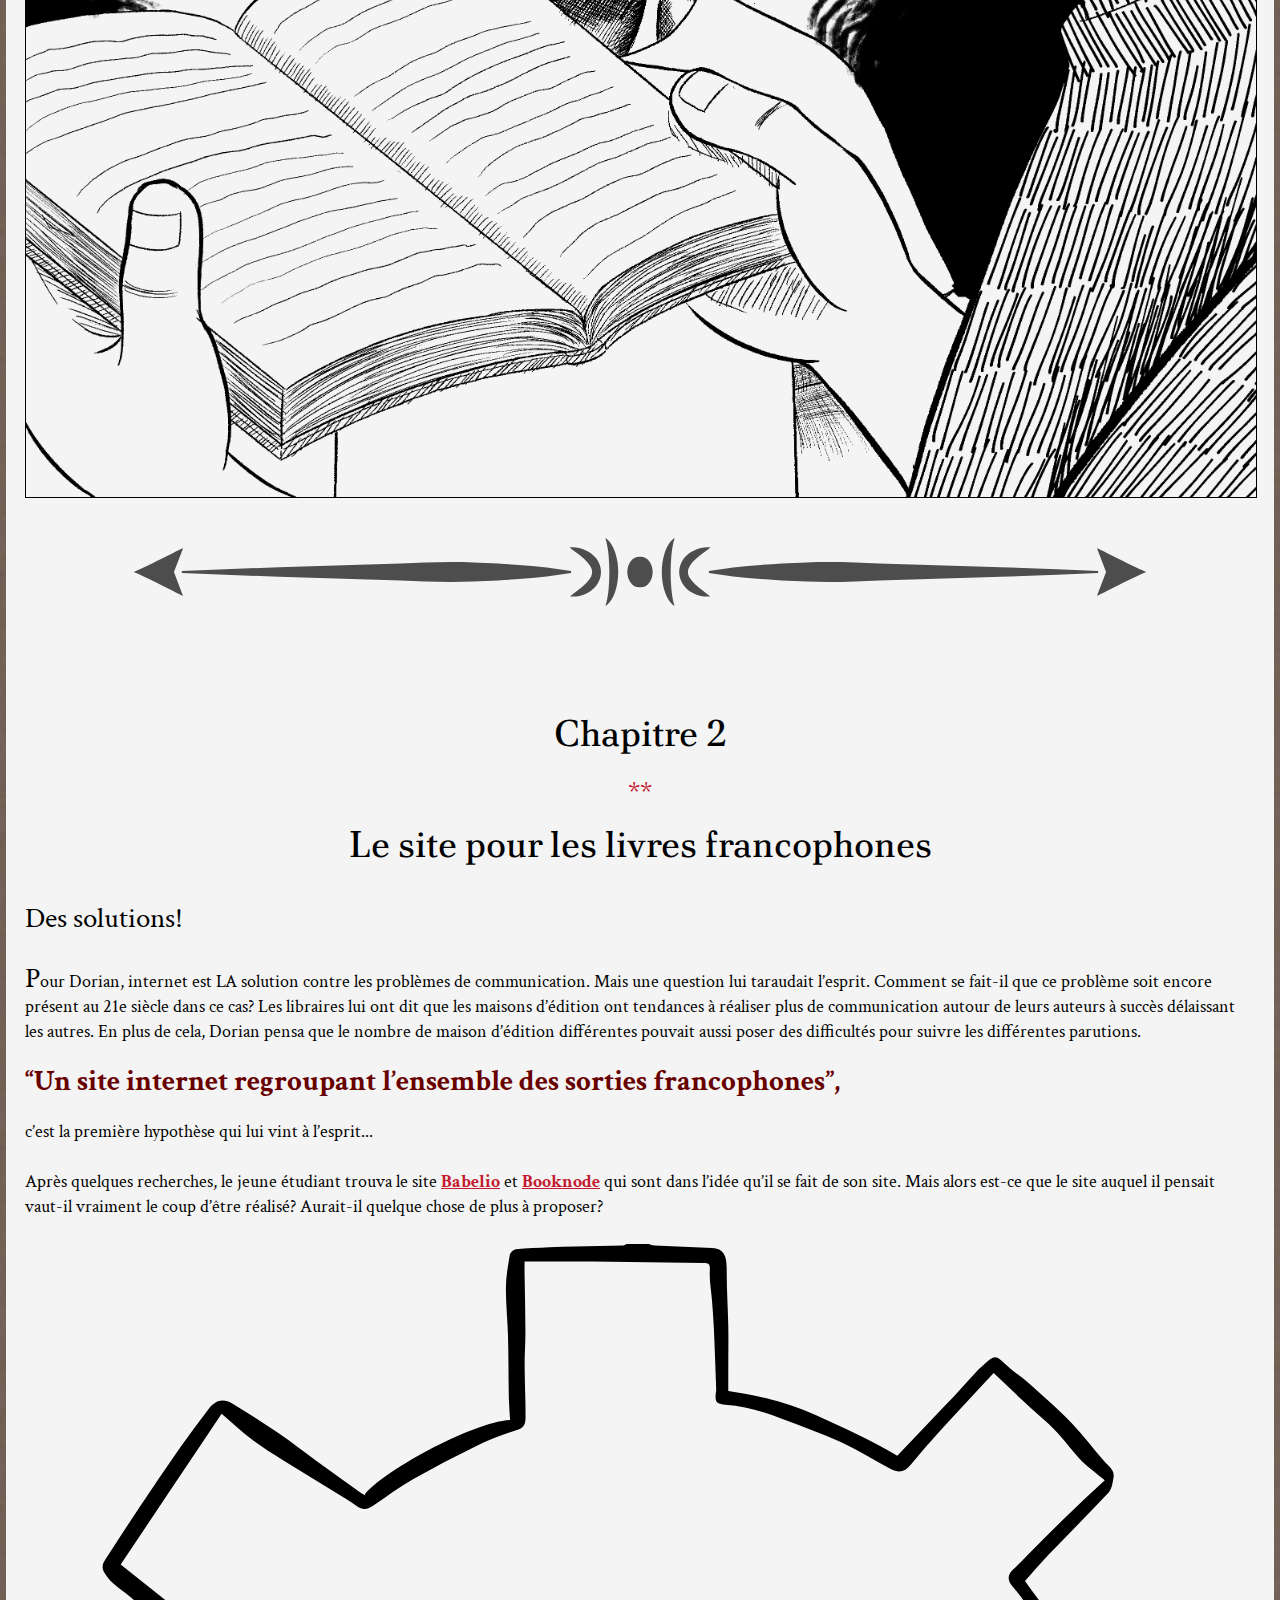
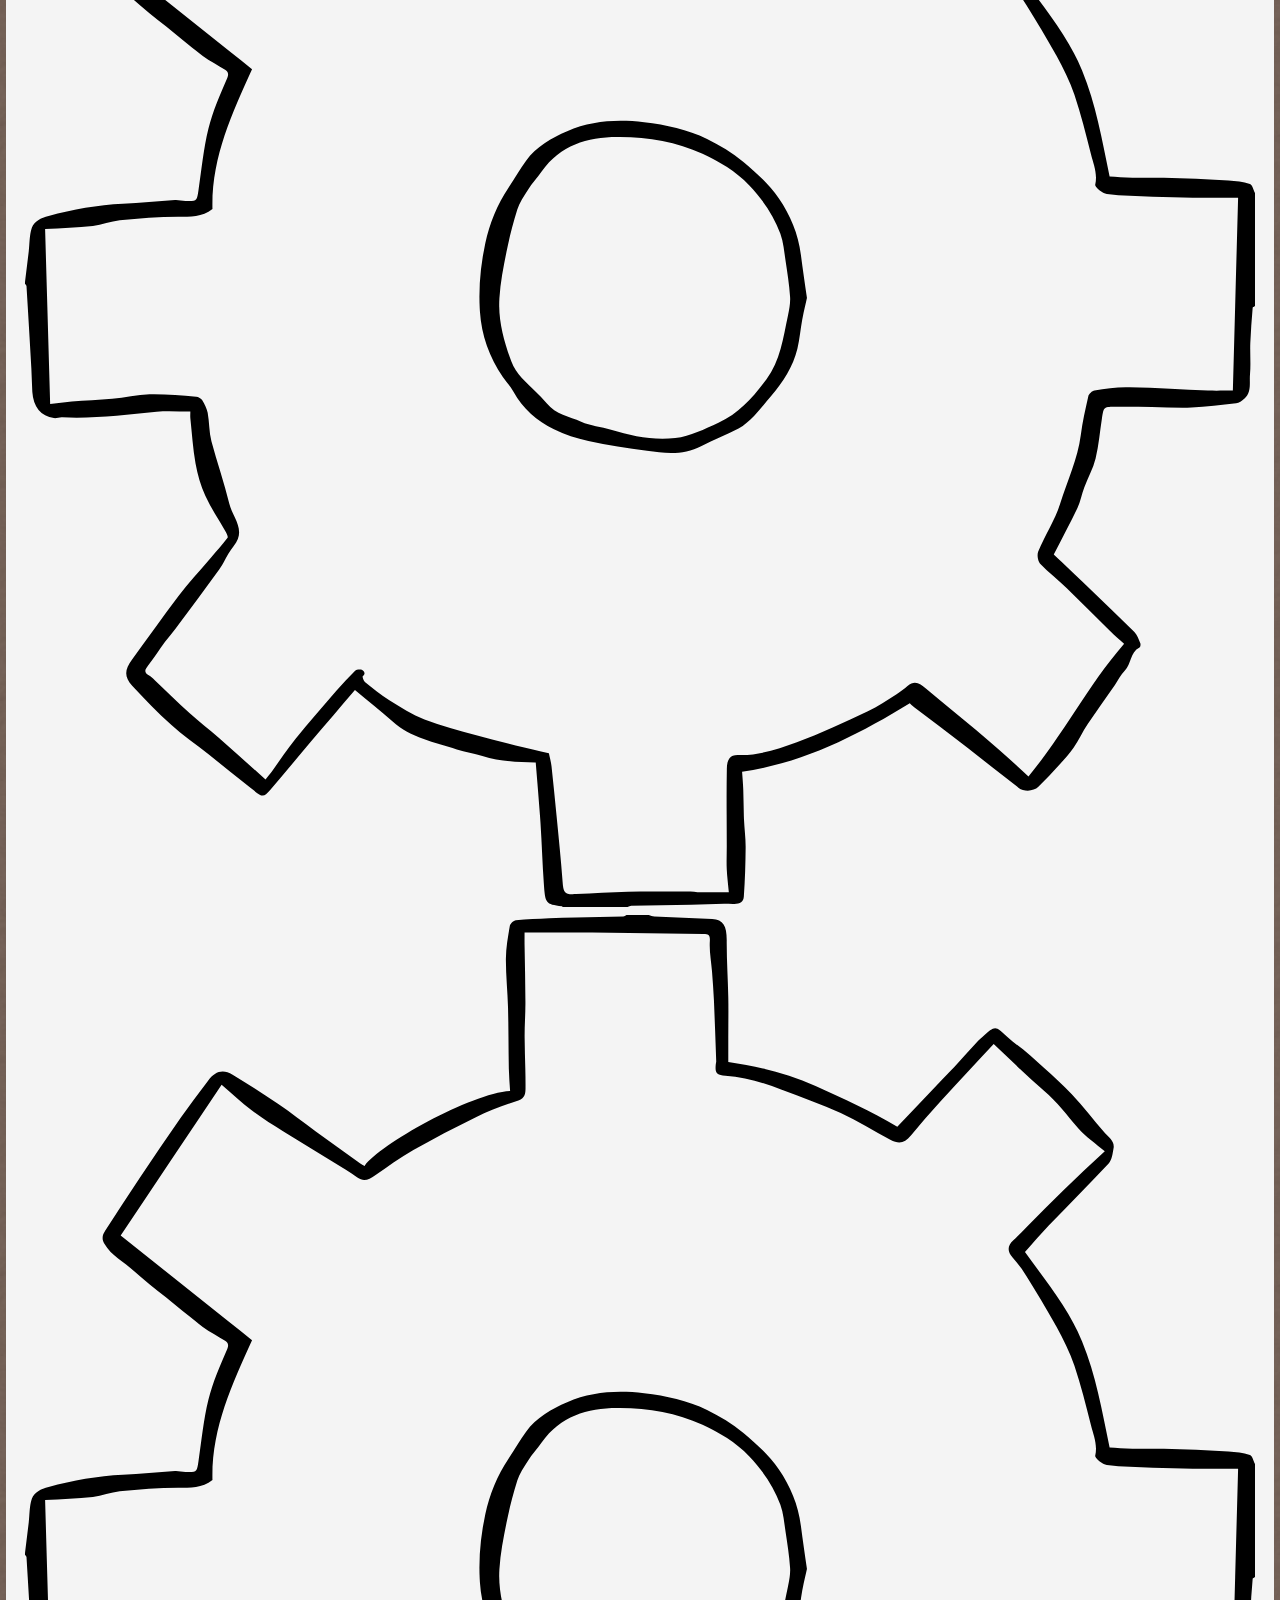
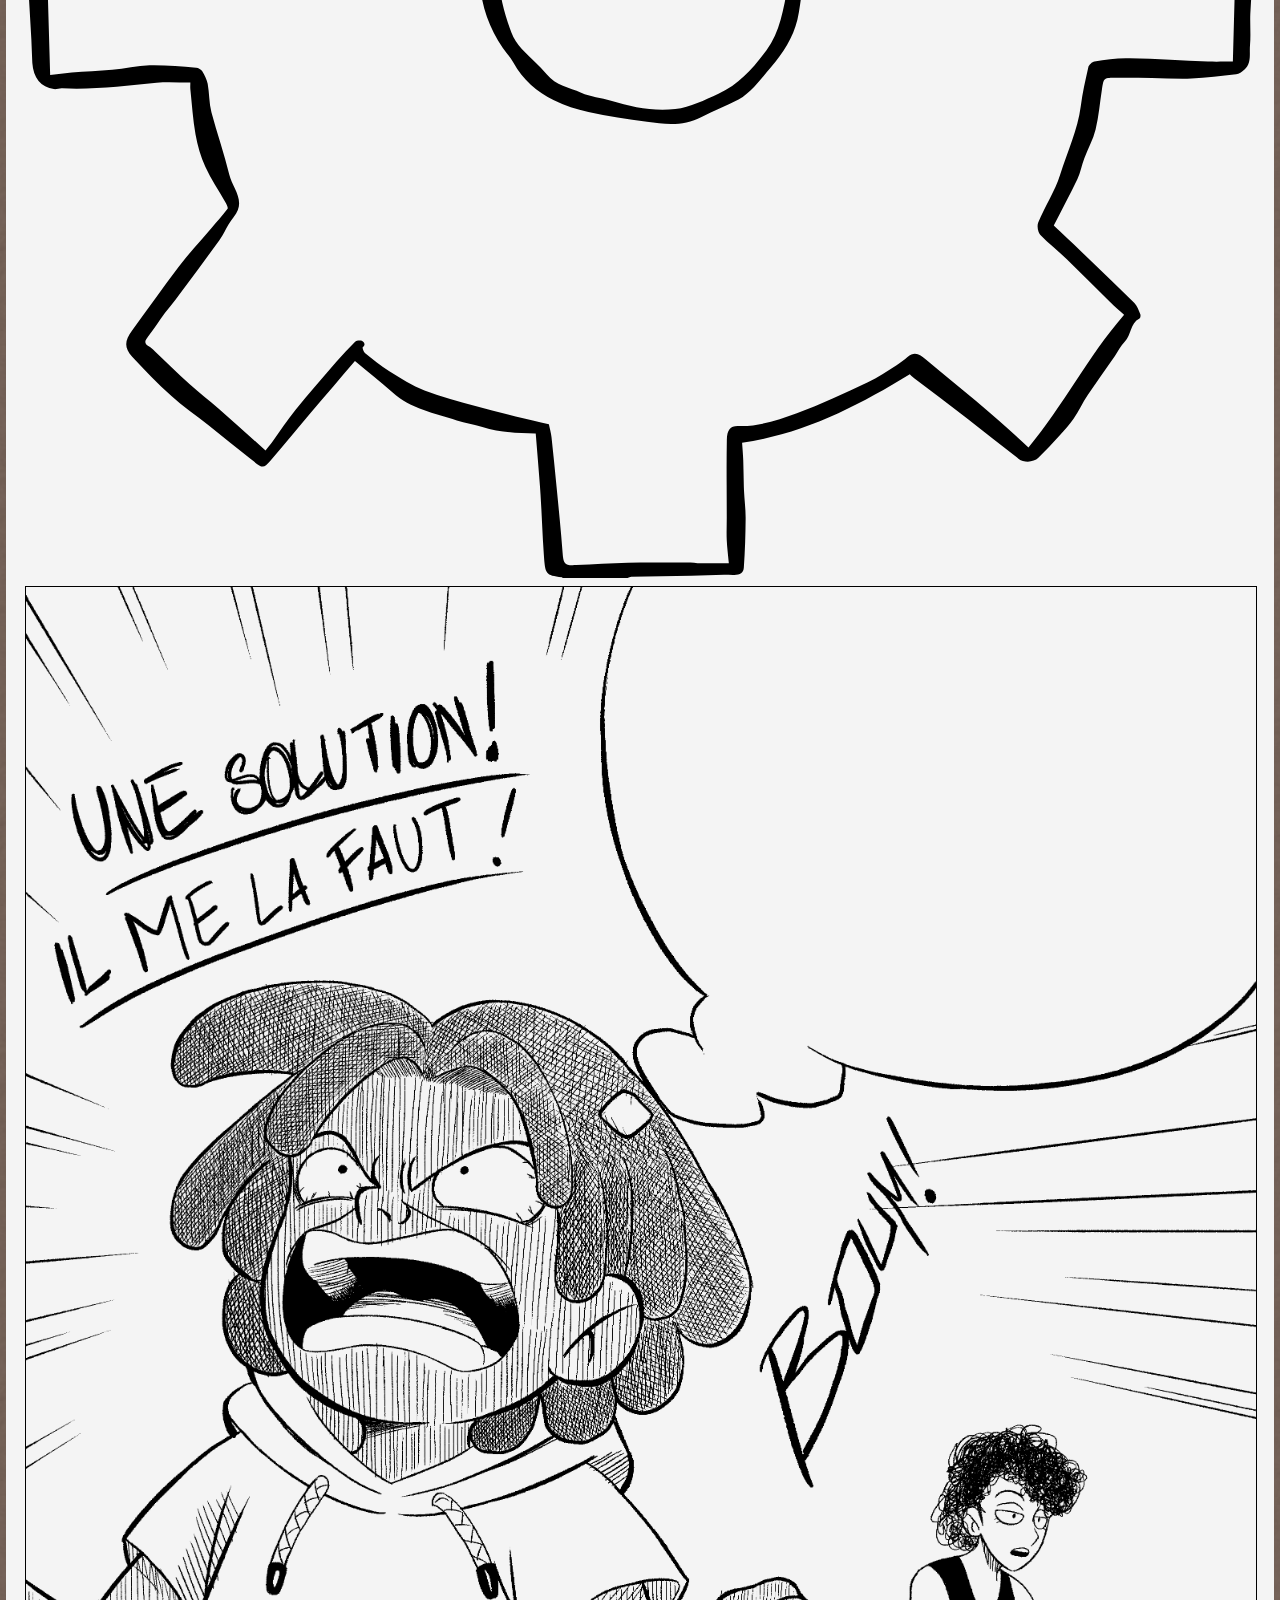
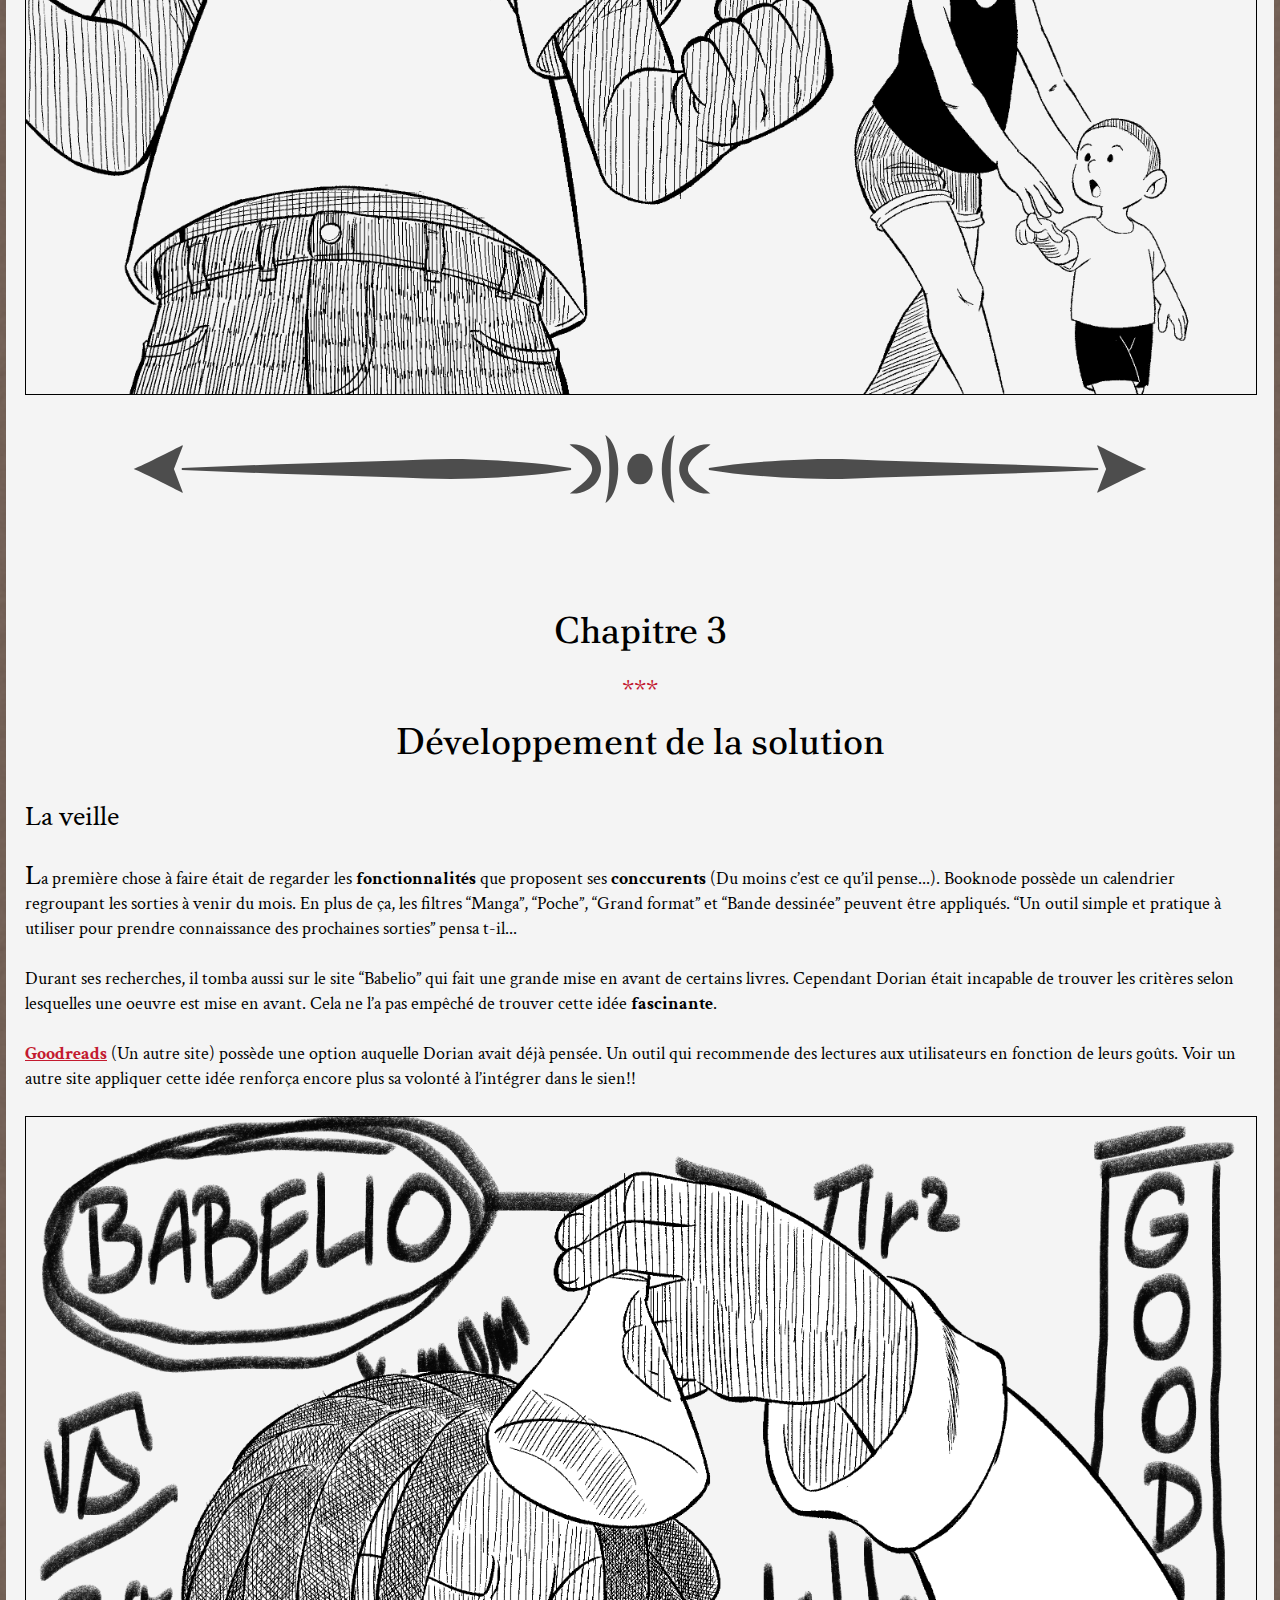
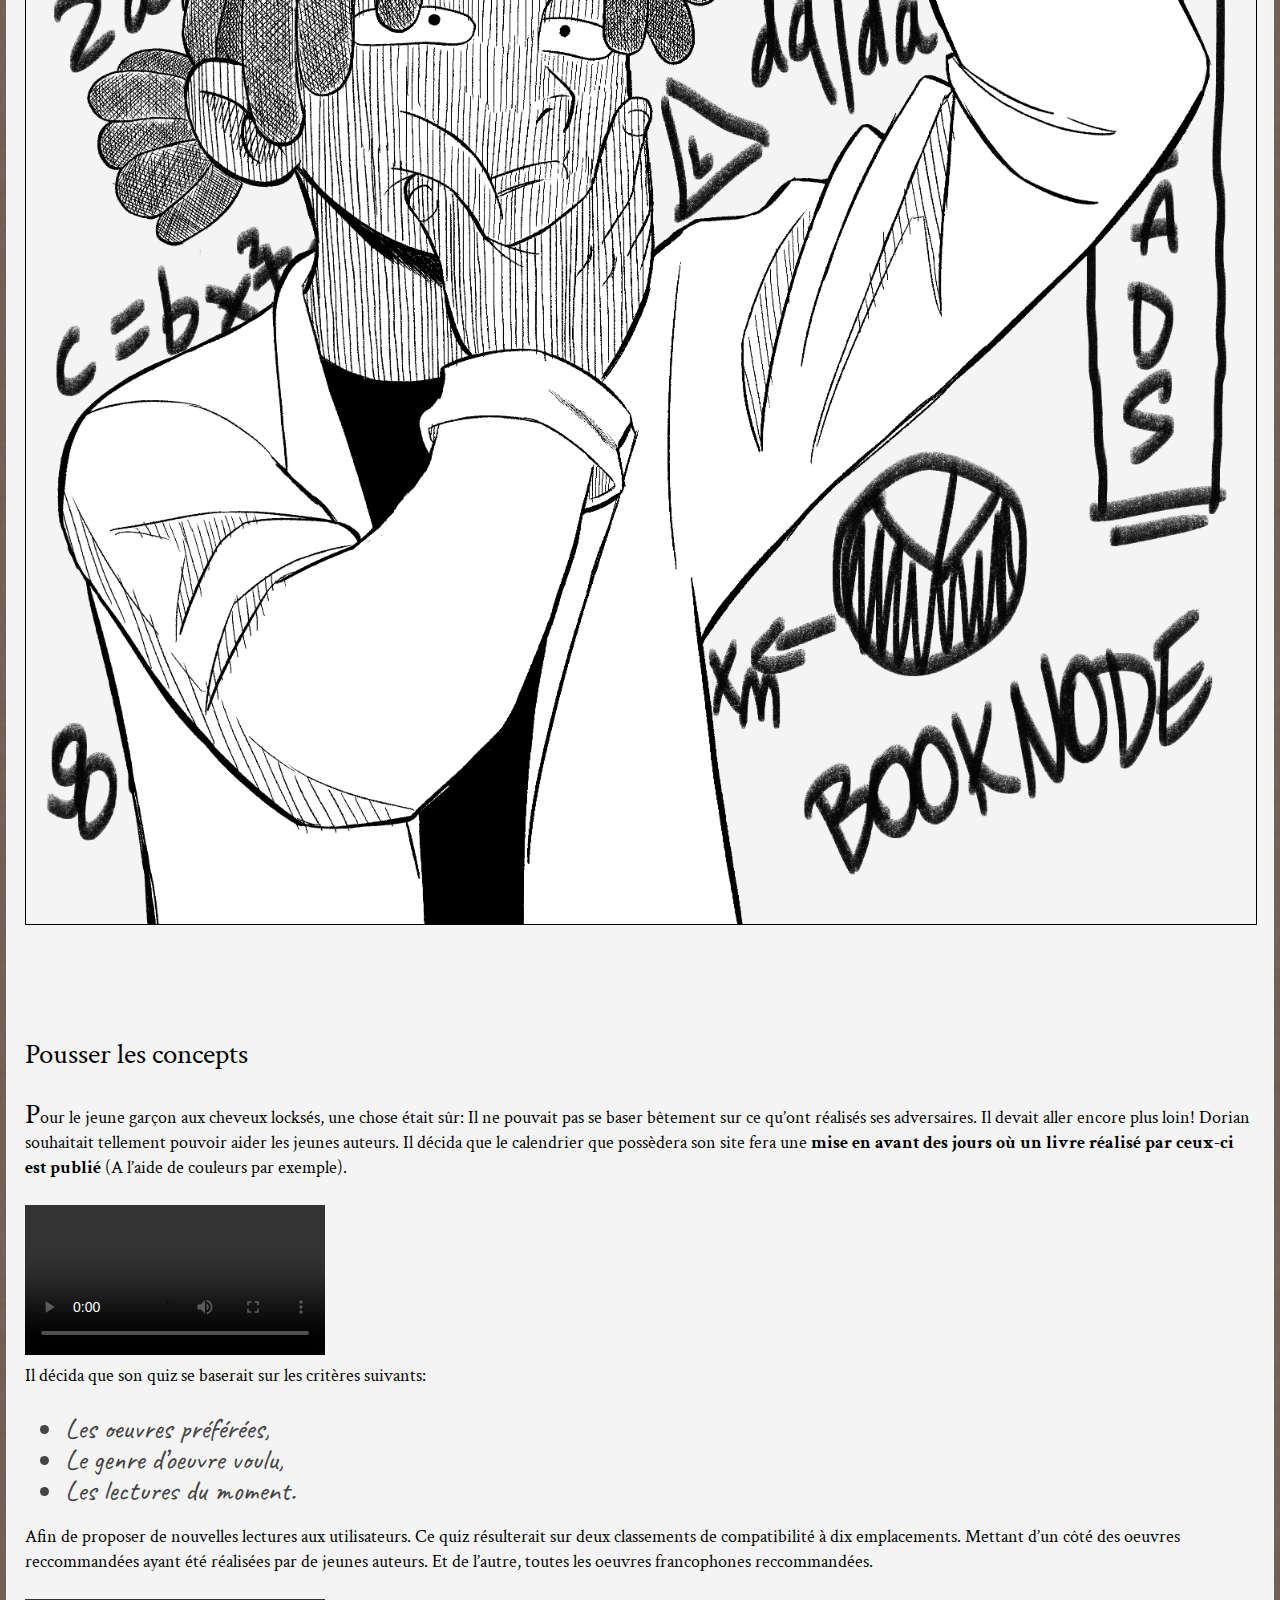
==== commit 3c2bdbc2: "Ajout vidéos" ====
--- a/src/index.html
+++ b/src/index.html
@@ -131,7 +131,7 @@
       <h3>Pousser les concepts</h3>
       <p><span class="dorinne">P</span>our le jeune garçon aux cheveux locksés, une chose était sûr: Il ne pouvait pas se baser bêtement sur ce qu’ont réalisés ses adversaires. Il devait aller encore plus loin! Dorian souhaitait tellement pouvoir aider les jeunes auteurs. Il décida que le calendrier que possèdera son site fera une <strong>mise en avant des jours où un livre réalisé par ceux-ci est publié</strong> (A l’aide de couleurs par exemple). </p>
         
-      <video controls class="chapitre_3__video" src="assets/videos/protoype_1.mp4"></video>
+      <video controls class="chapitre_3__video" src="assets/videos/prototype_1.mp4"></video>
     </div>
     <div class="chapitre_3__contenu__partie_3">
       <p>Il décida que son quiz se baserait sur les critères suivants:</p>
@@ -143,8 +143,7 @@
       <p>Afin de proposer de nouvelles lectures aux utilisateurs. Ce quiz résulterait sur deux classements de compatibilité à dix emplacements. Mettant d’un côté des oeuvres reccommandées ayant été réalisées par de jeunes auteurs. Et de l’autre, toutes les oeuvres francophones reccommandées.</p>
     </div>
       <div class="chapitre_3__contenu__partie_4">
-        <div class="chapitre_3__video">
-        </div>
+        <video controls class="chapitre_3__video" src="assets/videos/prototype_2.mp4"></video>
         <p>Aimant beaucoup les surprises, l’idée d’un bouton découverte lui venu en tête. Il permettrait de faire découvrir des oeuvres aux hasard parmi les sorties récentes de bouquin de jeunes auteurs. Selon lui, cela pourrait intéresser les plus aventureux.</p>
         <p class="">Malgré tout, Dorian se demanda si ses idées allaient vraiment intéresser les utilisateurs. Il réalisa donc un <a href="sondages.html#sondage">sondage</a> pour savoir si les utilisateurs trouvaient ces idées pertinantes ou non. À sa grande joie, le résultat fût positif. En plus de cela, l’idée “Reccomendation d’influenceurs” lui parcouru l’esprit. De cette façon, les auteurs auraient accès directement sur cette même page aux critiques de ces personnes et pourraient découvrir d’autres oeuvres par la même occasion.</p>
         <div class="demo_button">
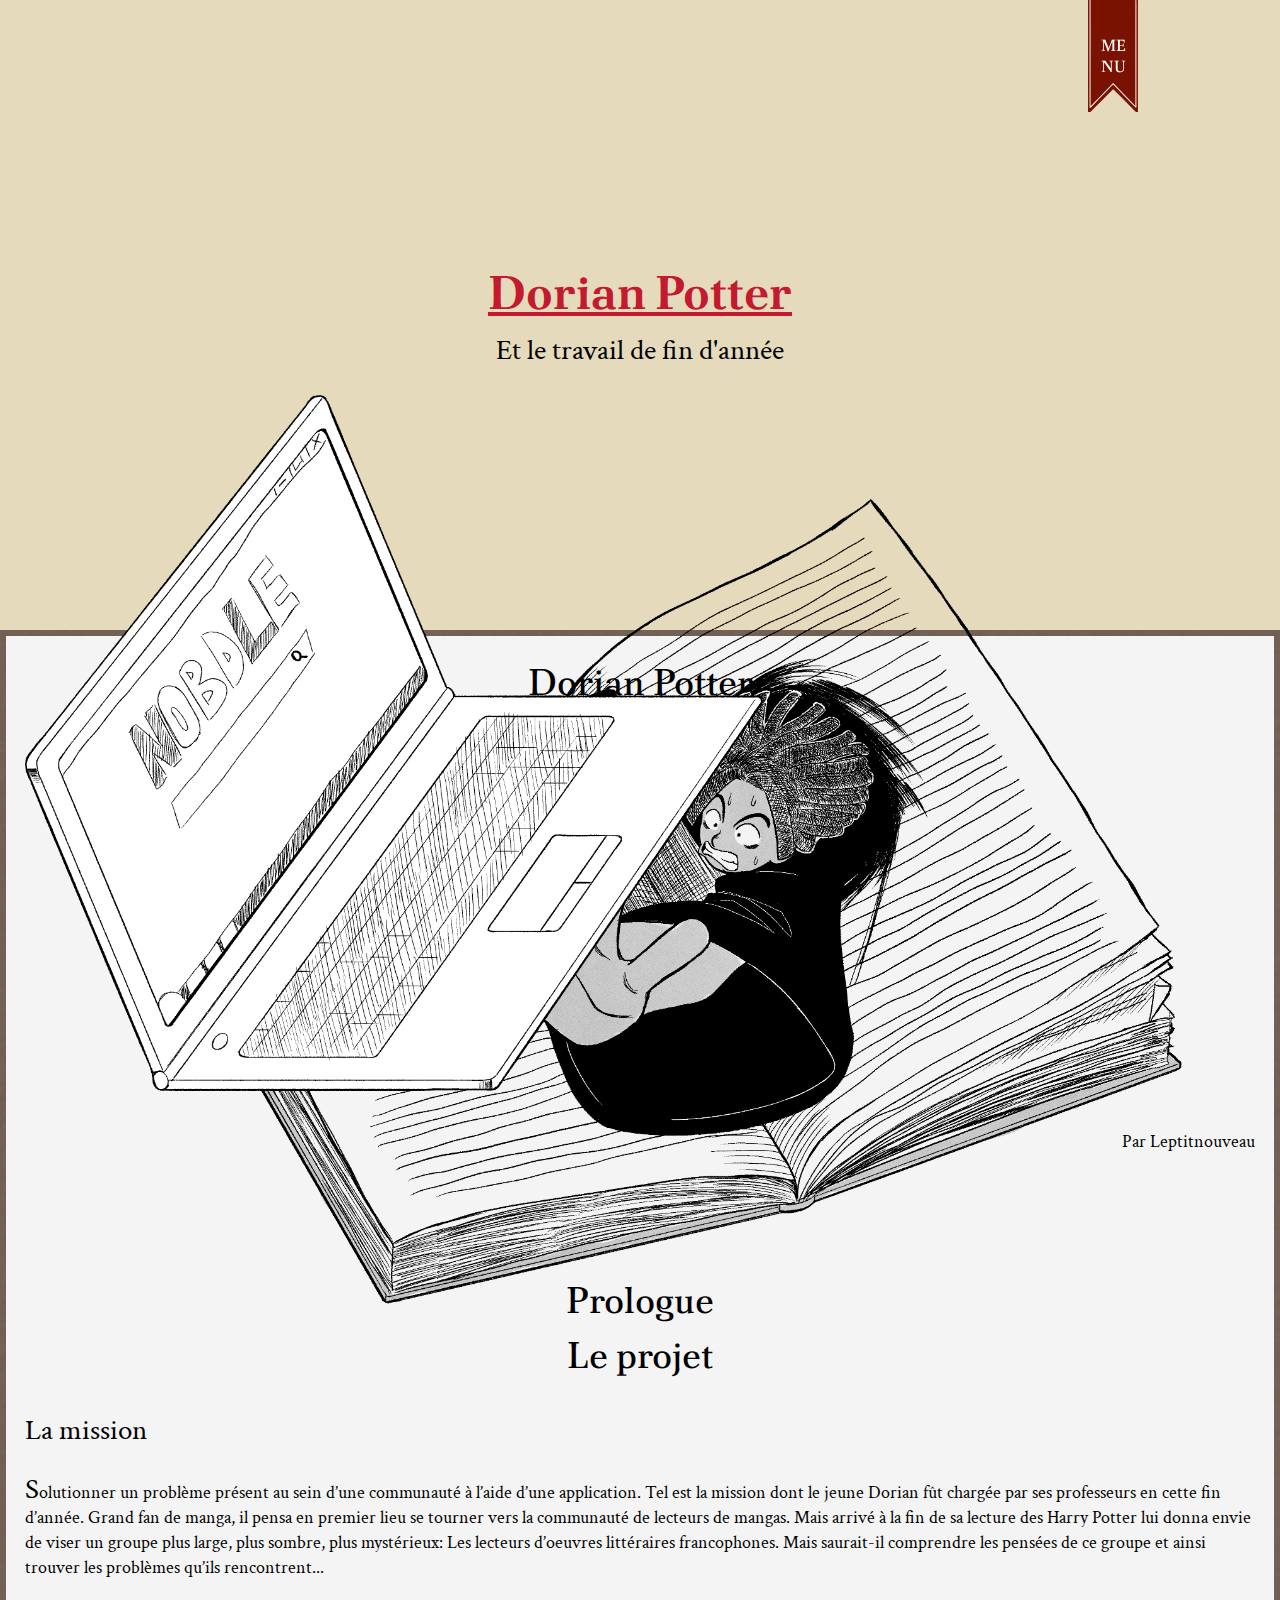
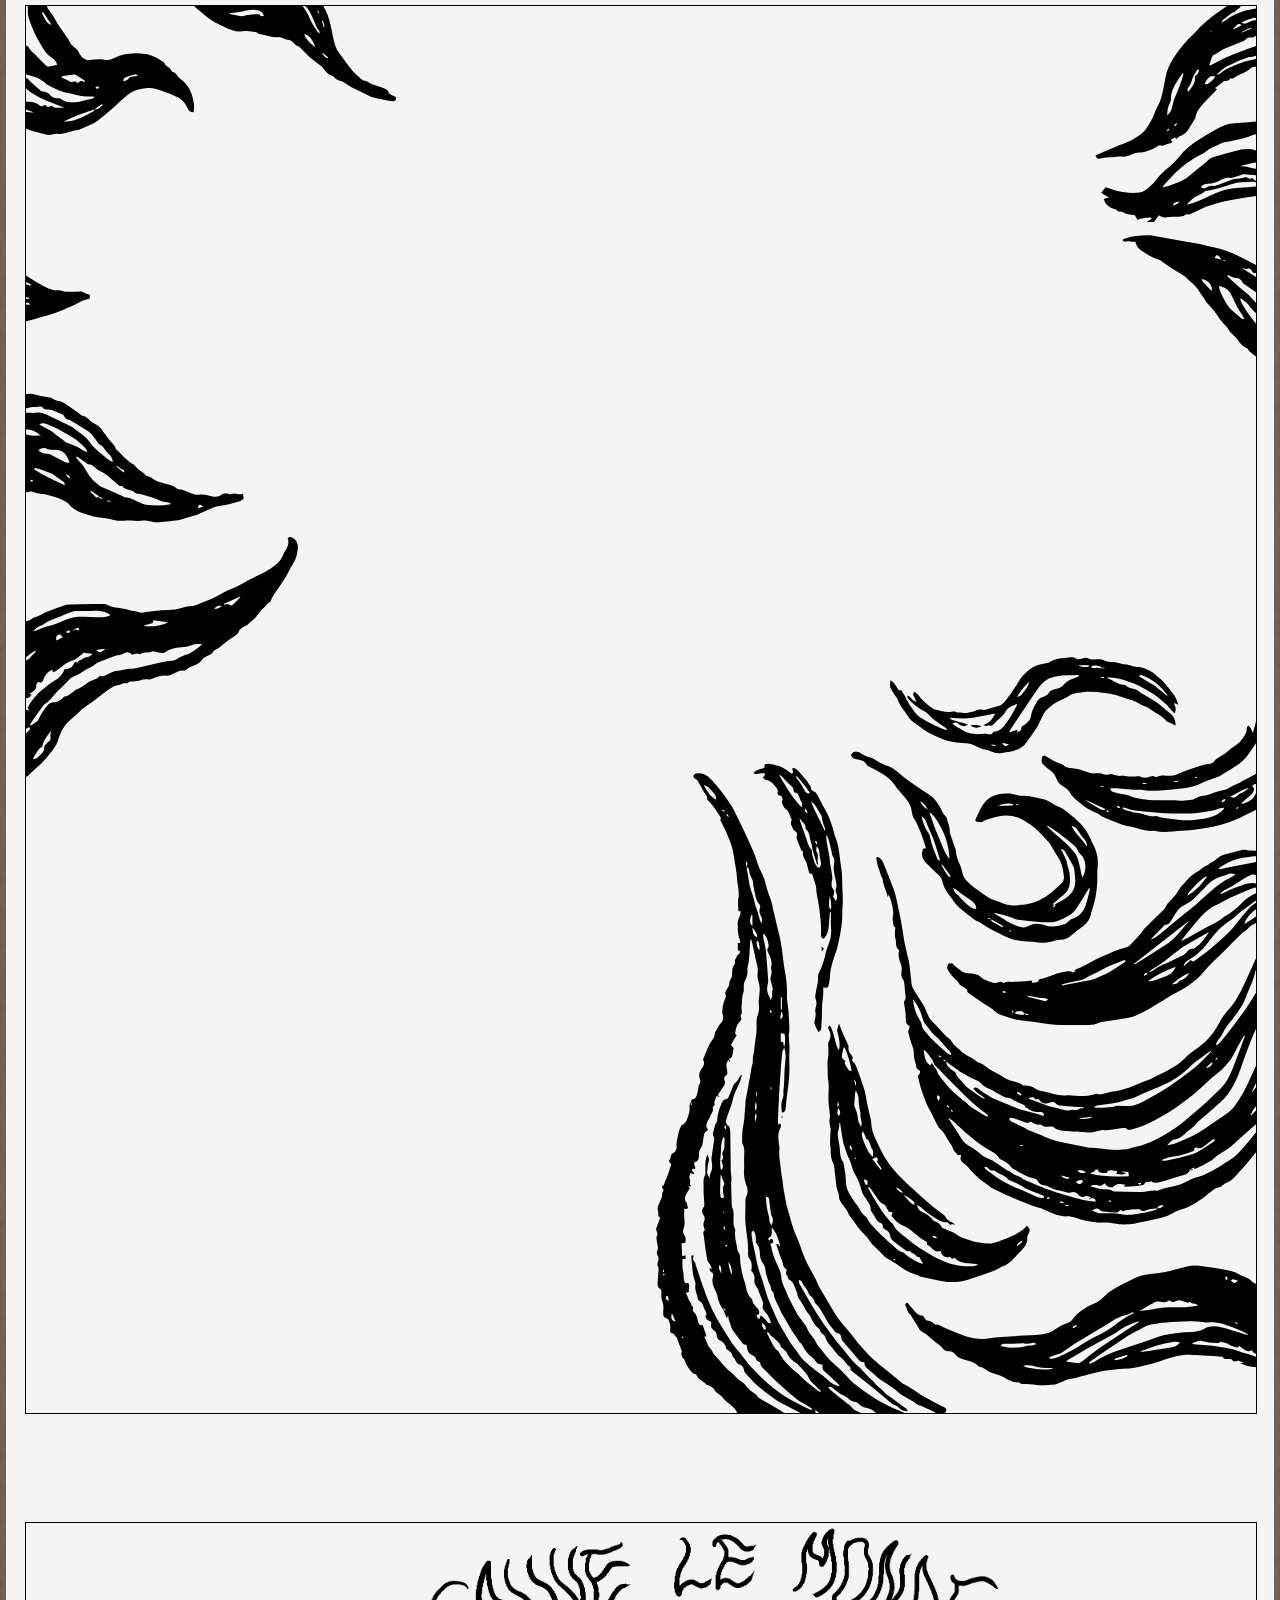
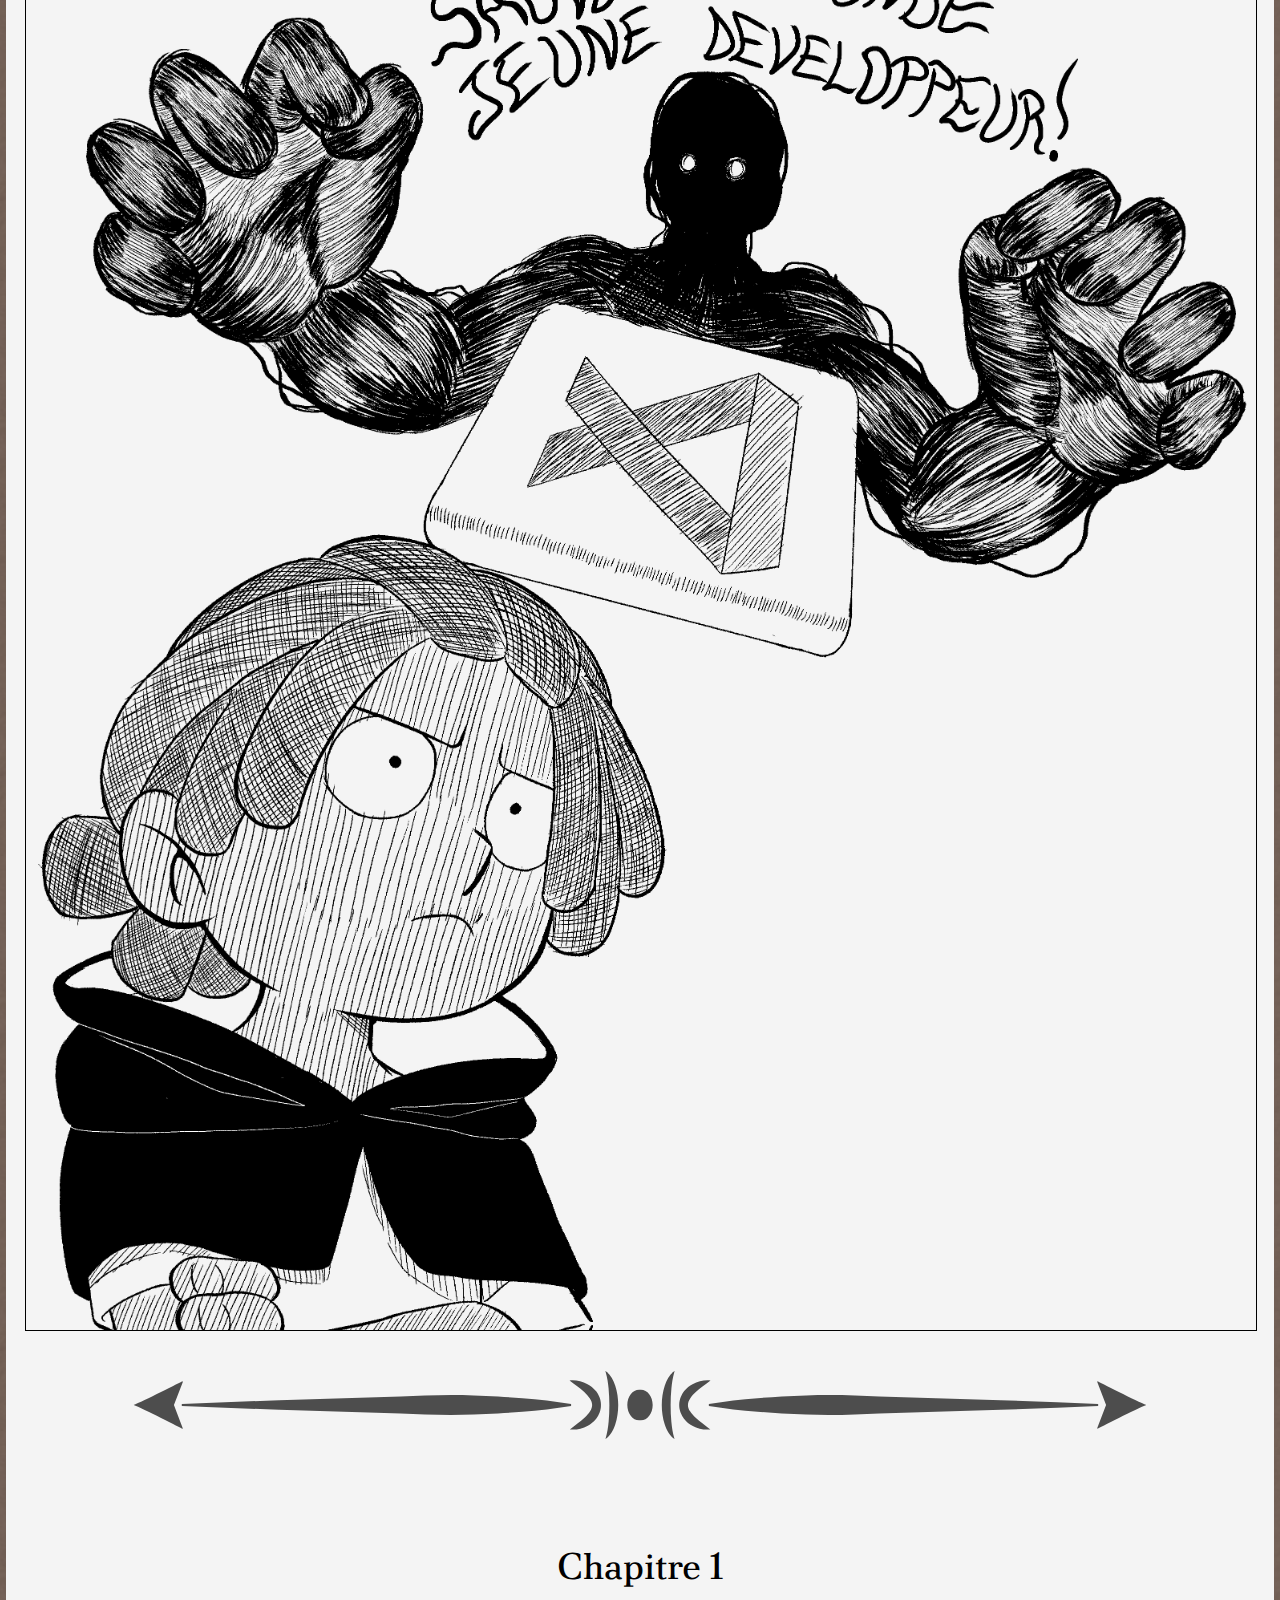
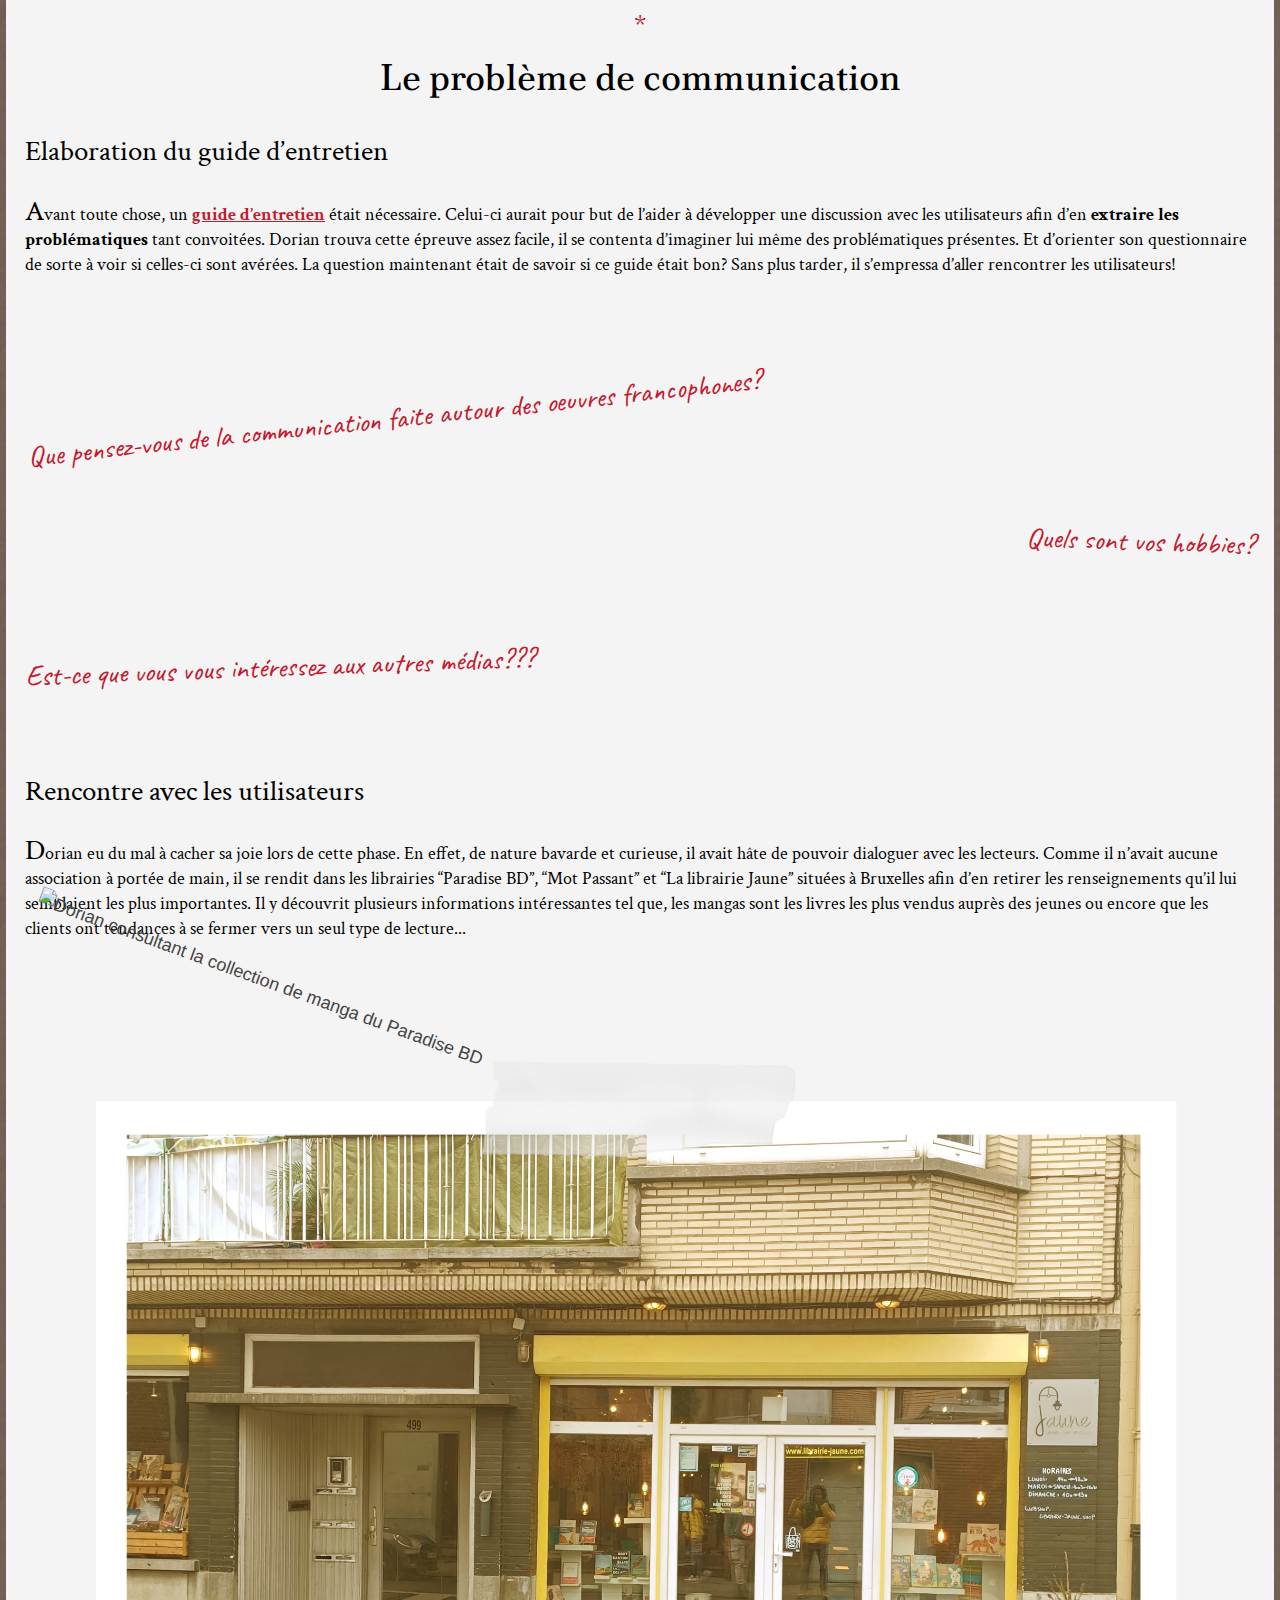
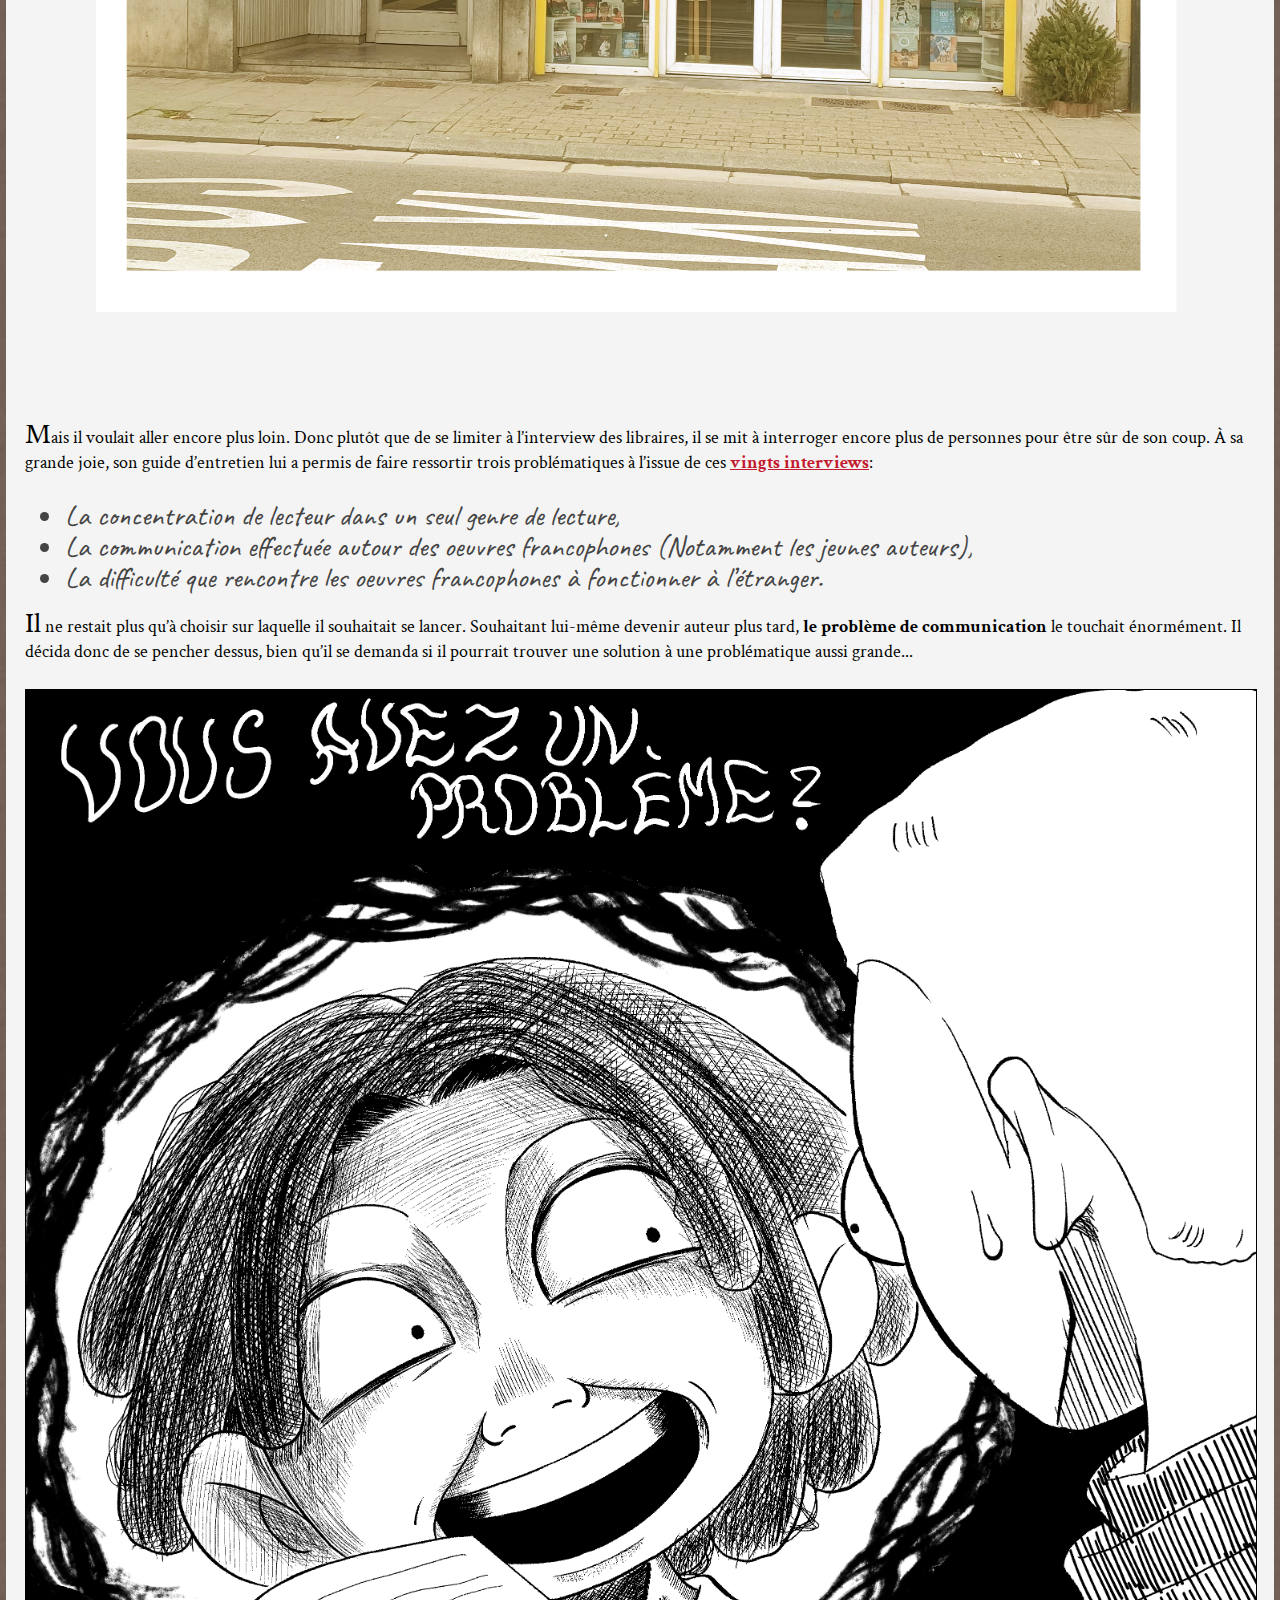
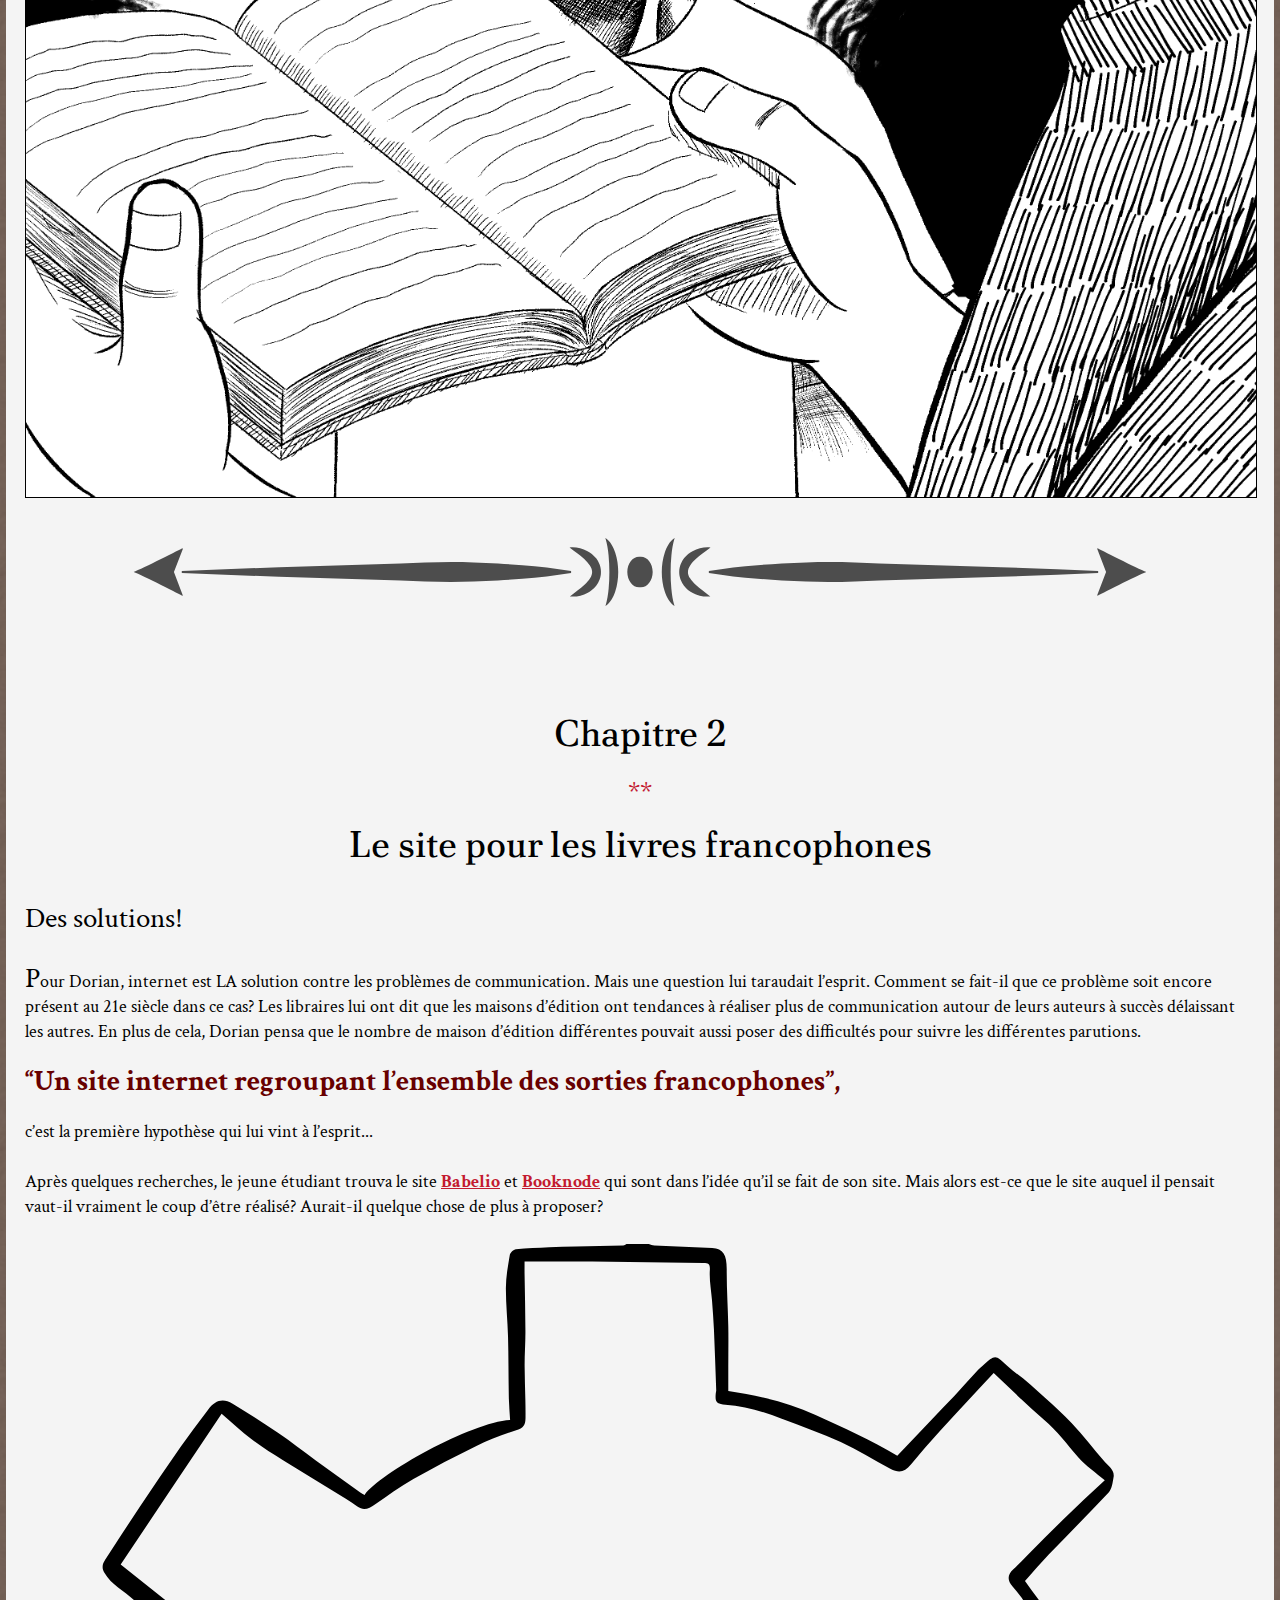
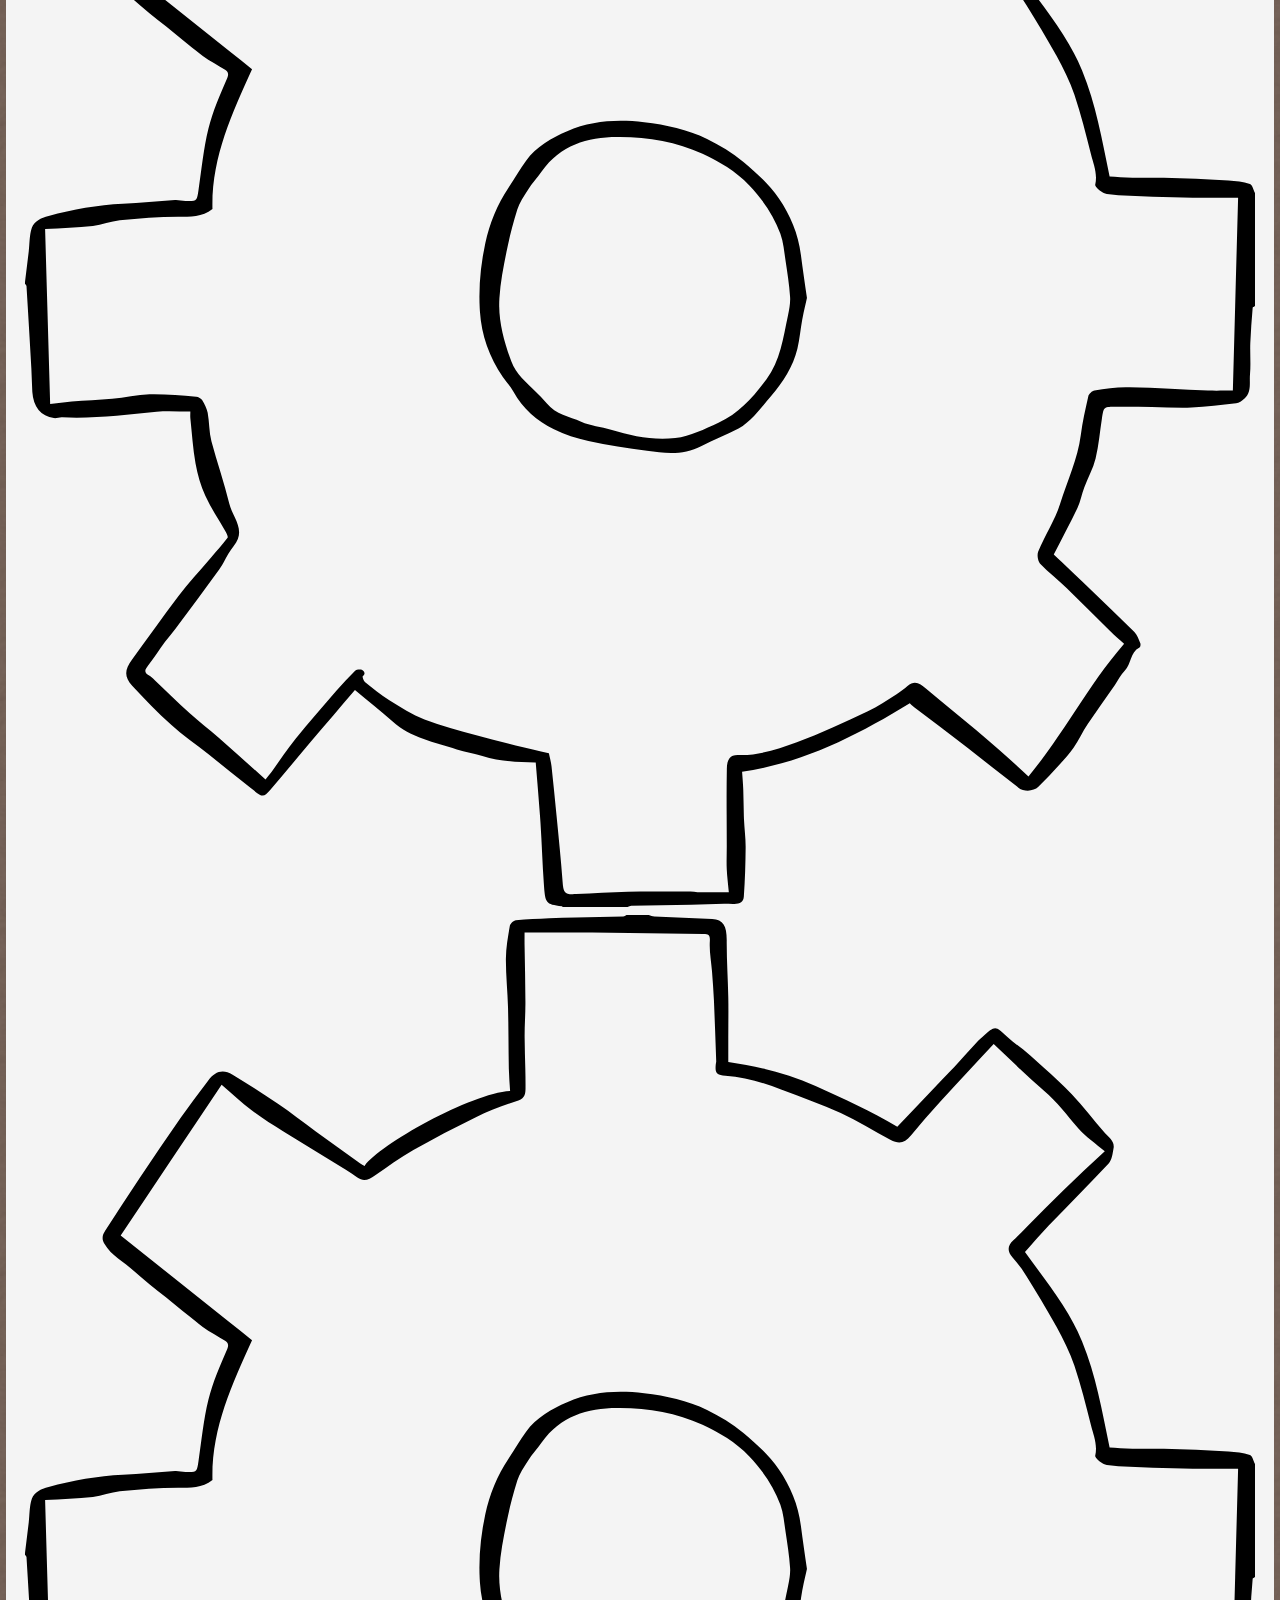
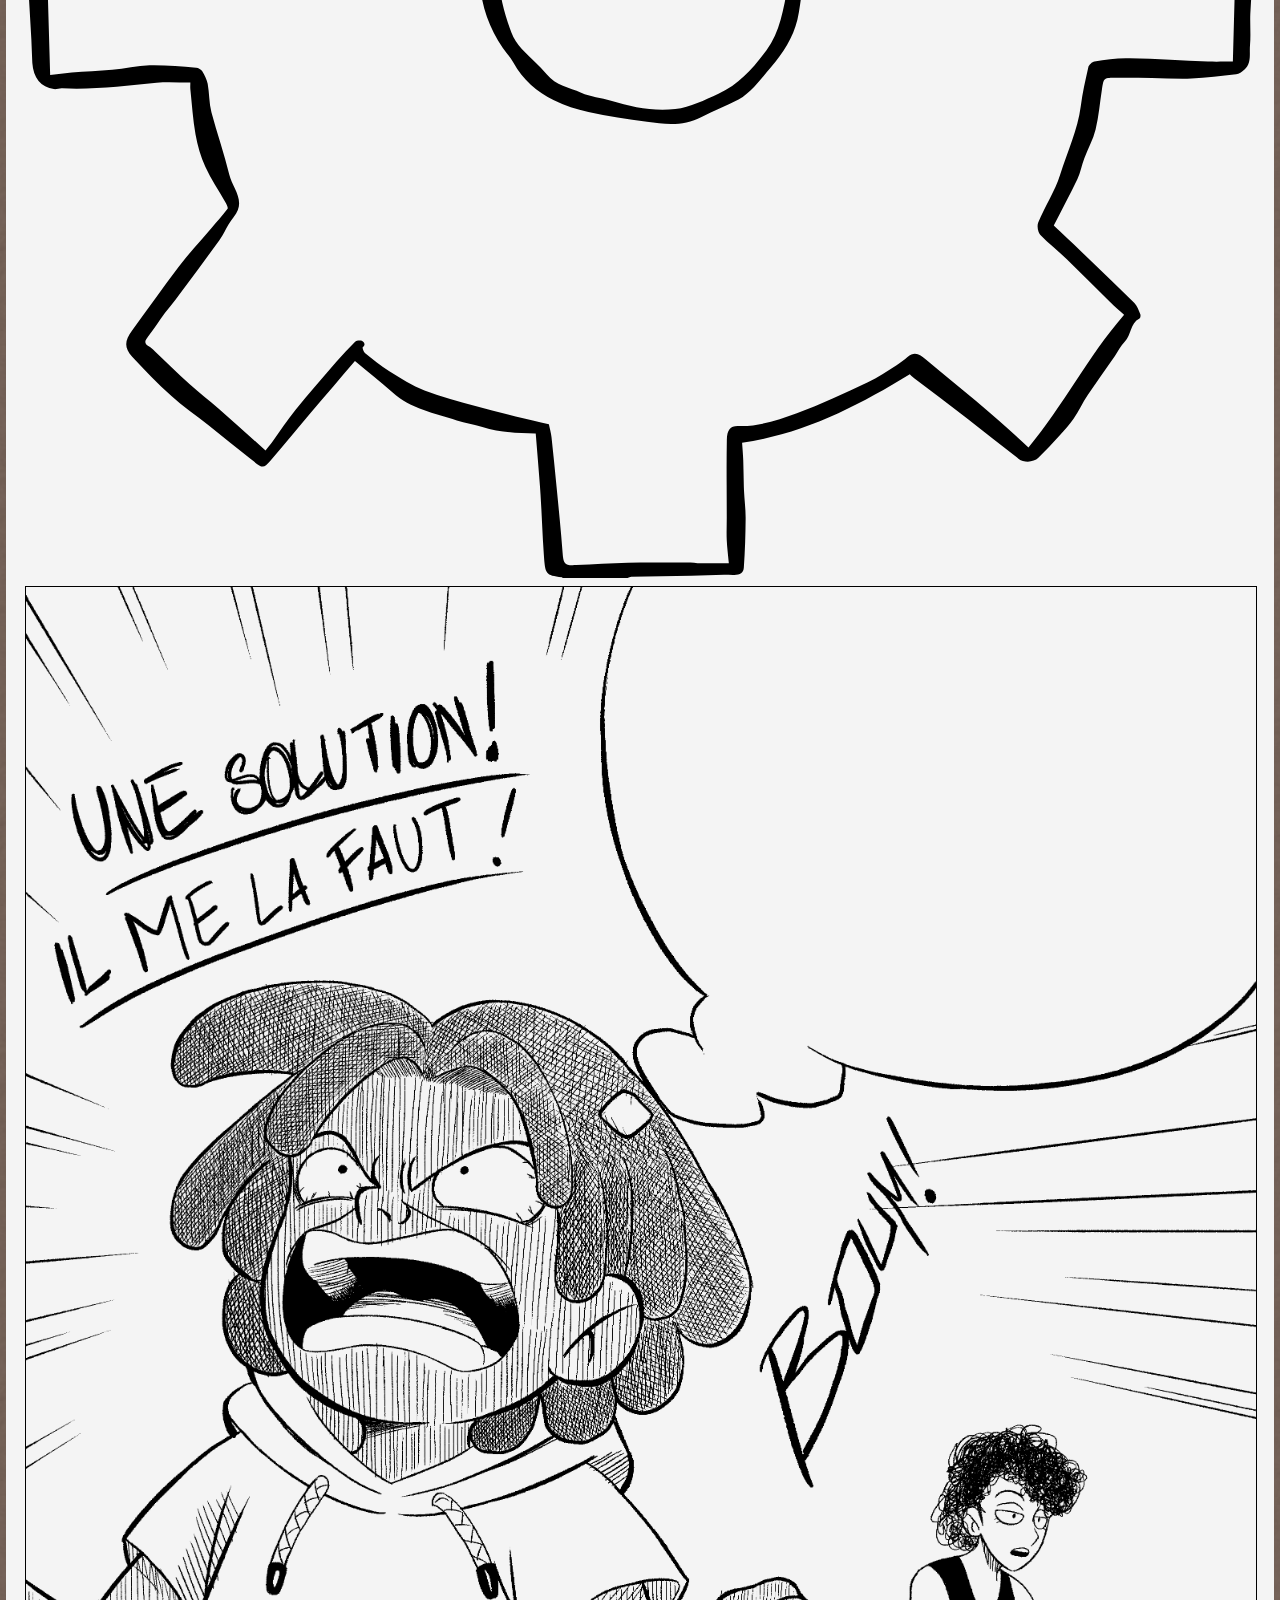
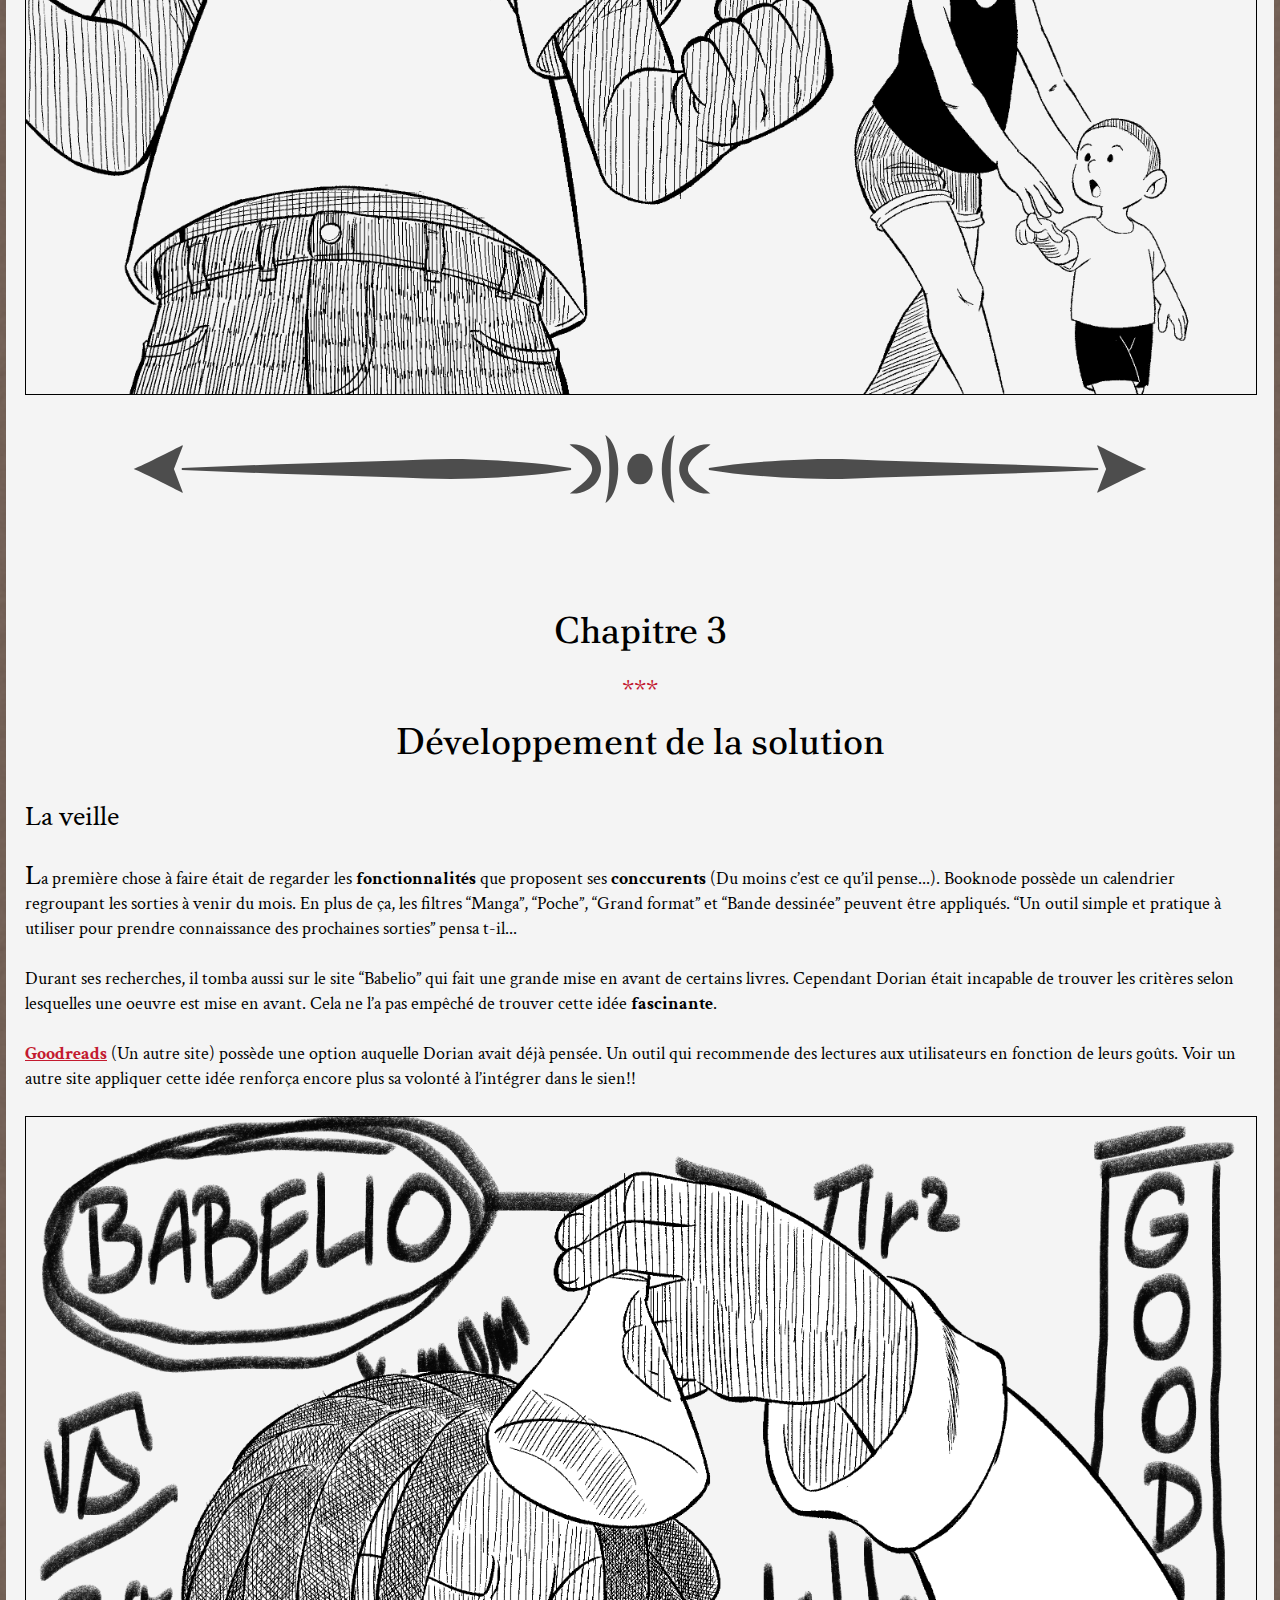
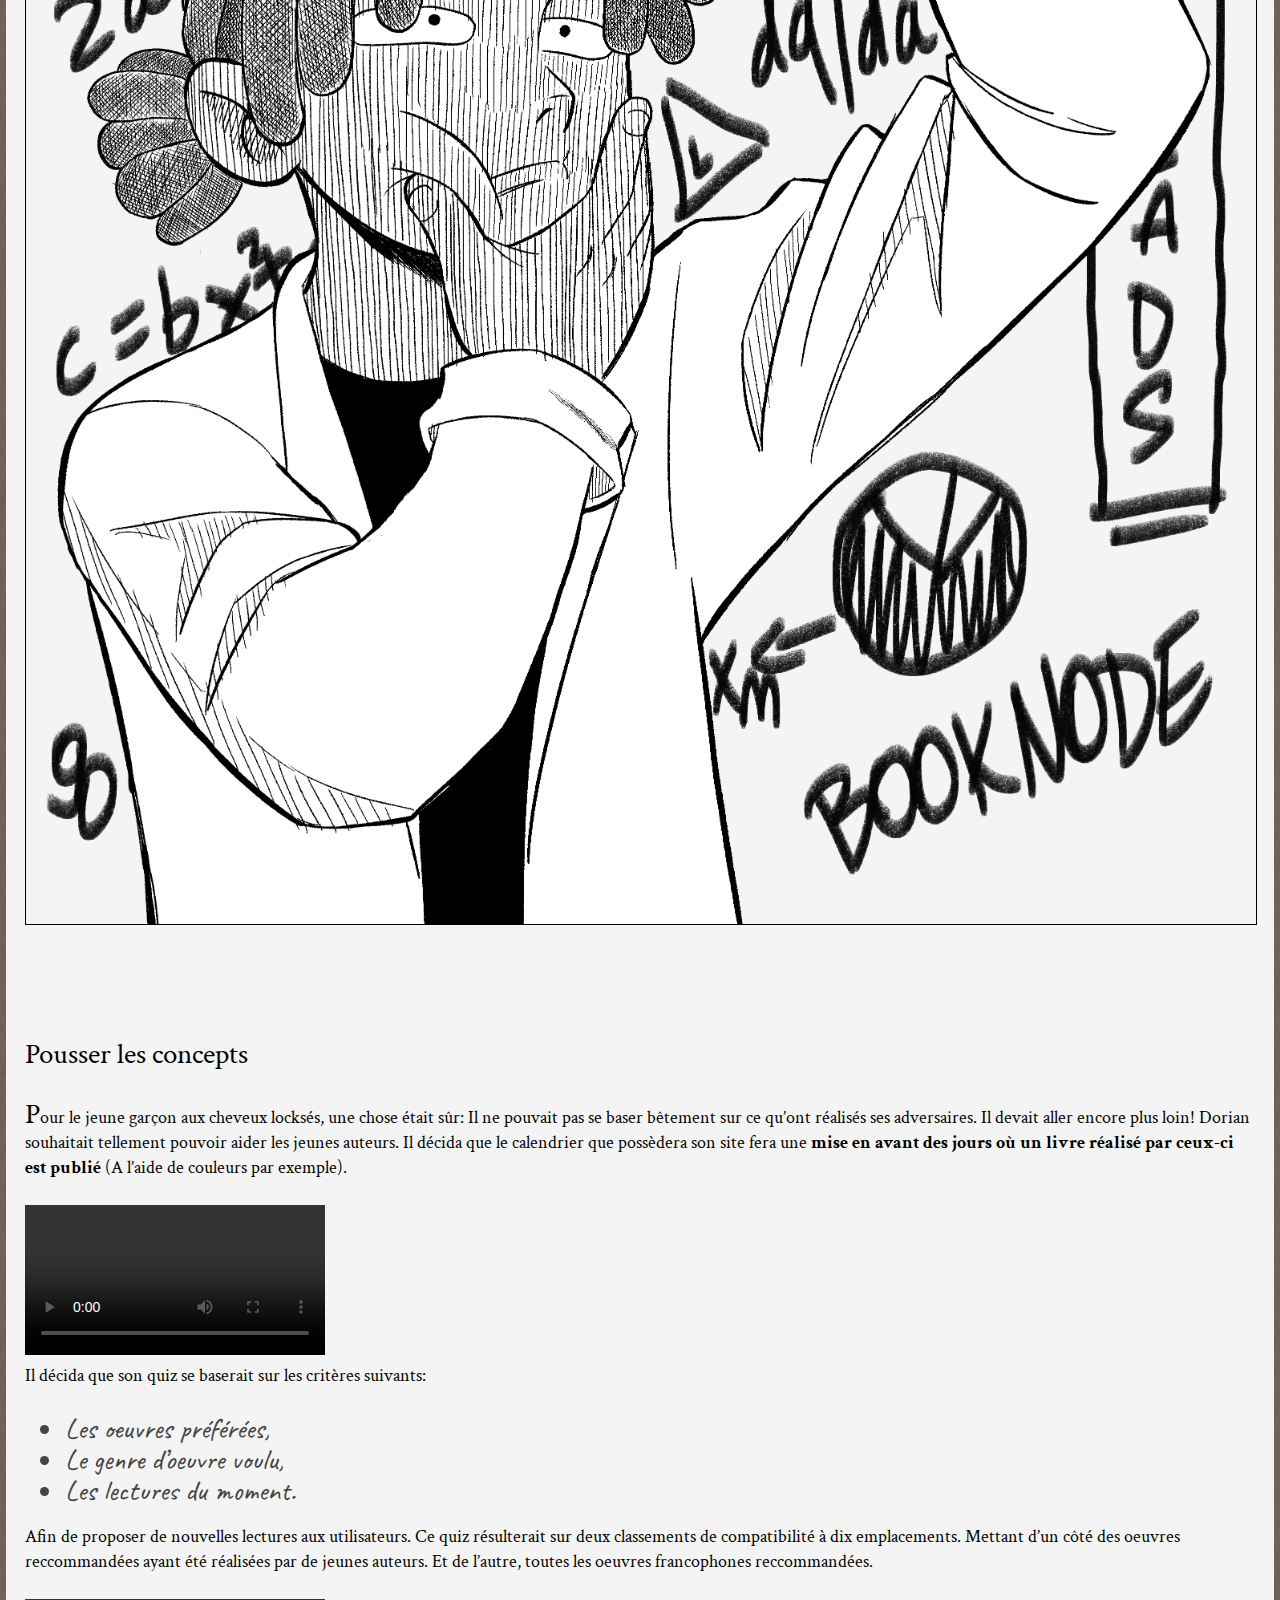
==== commit 8791ac75: "Ajout flèche retour version PC" ====
--- a/src/index.html
+++ b/src/index.html
@@ -99,7 +99,7 @@
             <p><span class="dorinne">Il</span> ne restait plus qu’à choisir sur laquelle il souhaitait se lancer. Souhaitant lui-même devenir auteur plus tard, <strong>le problème de communication</strong> le touchait énormément. Il décida donc de se pencher dessus, bien qu’il se demanda si il pourrait trouver une solution à une problématique aussi grande...</p>
             </div>
           </div>
-          <img src="assets/images/illustration_chapitre_1.png" alt="Dorian interviewant les utilisateurs">
+          <img src="assets/images/illustration_chapitre_1.png" srcset="assets/images/illustration_chapitre_1_2x.png 2x" alt="Dorian interviewant les utilisateurs">
         </section>
         <section id="third_link" class="chapitre_2">
           <h2>Chapitre 2</br><span class="asterix">**</span></br>
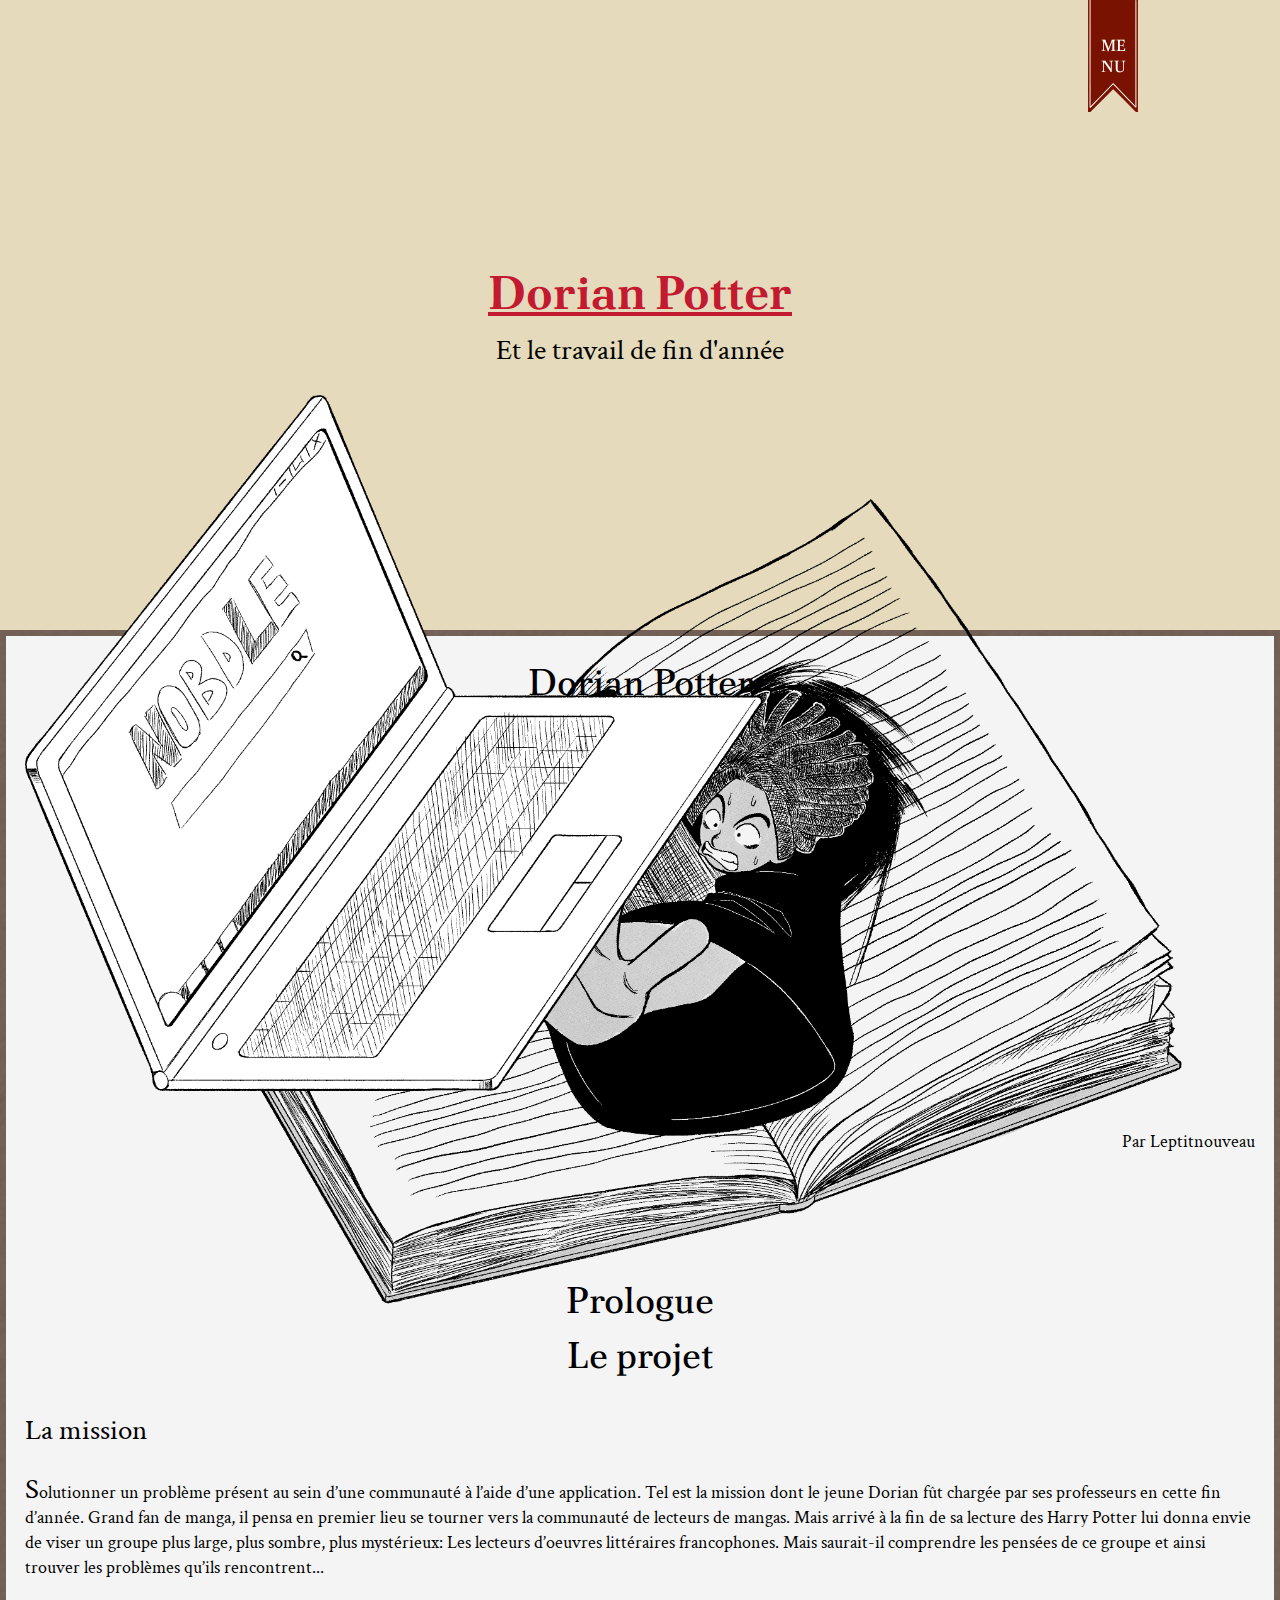
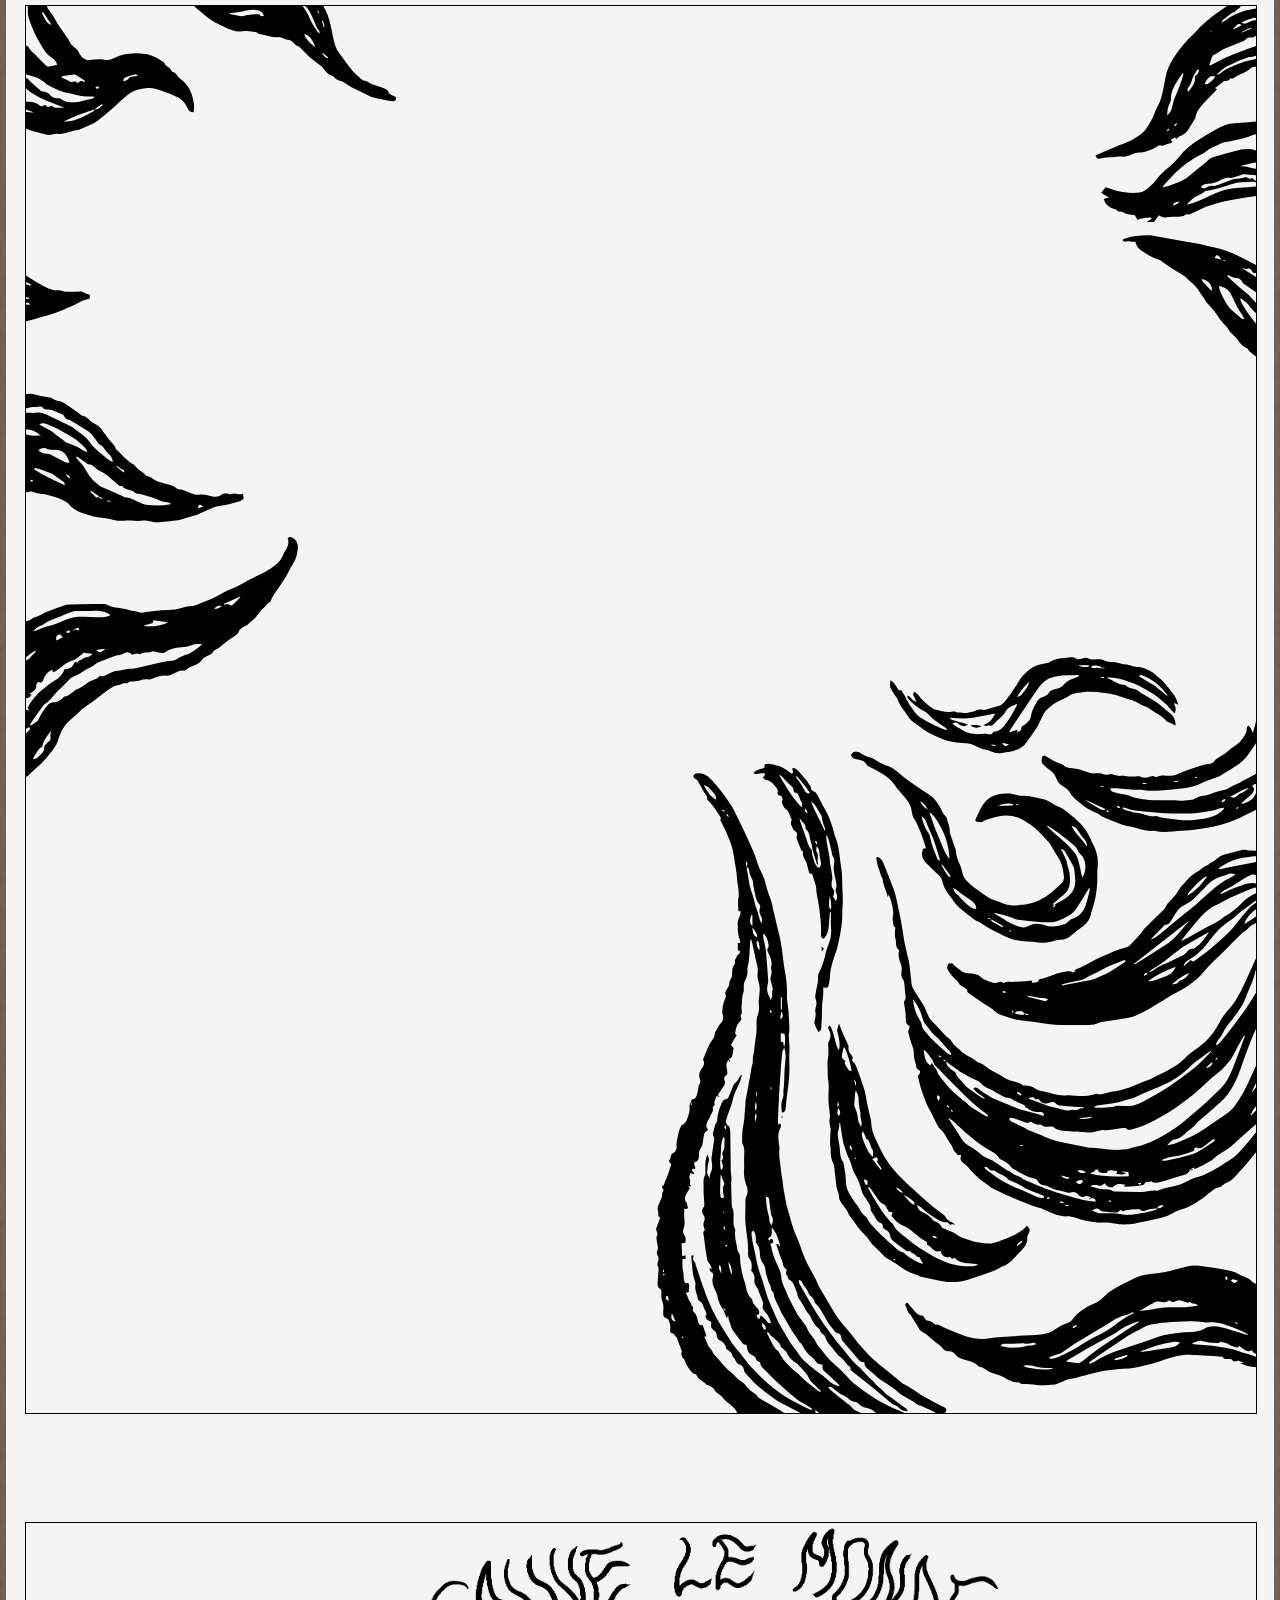
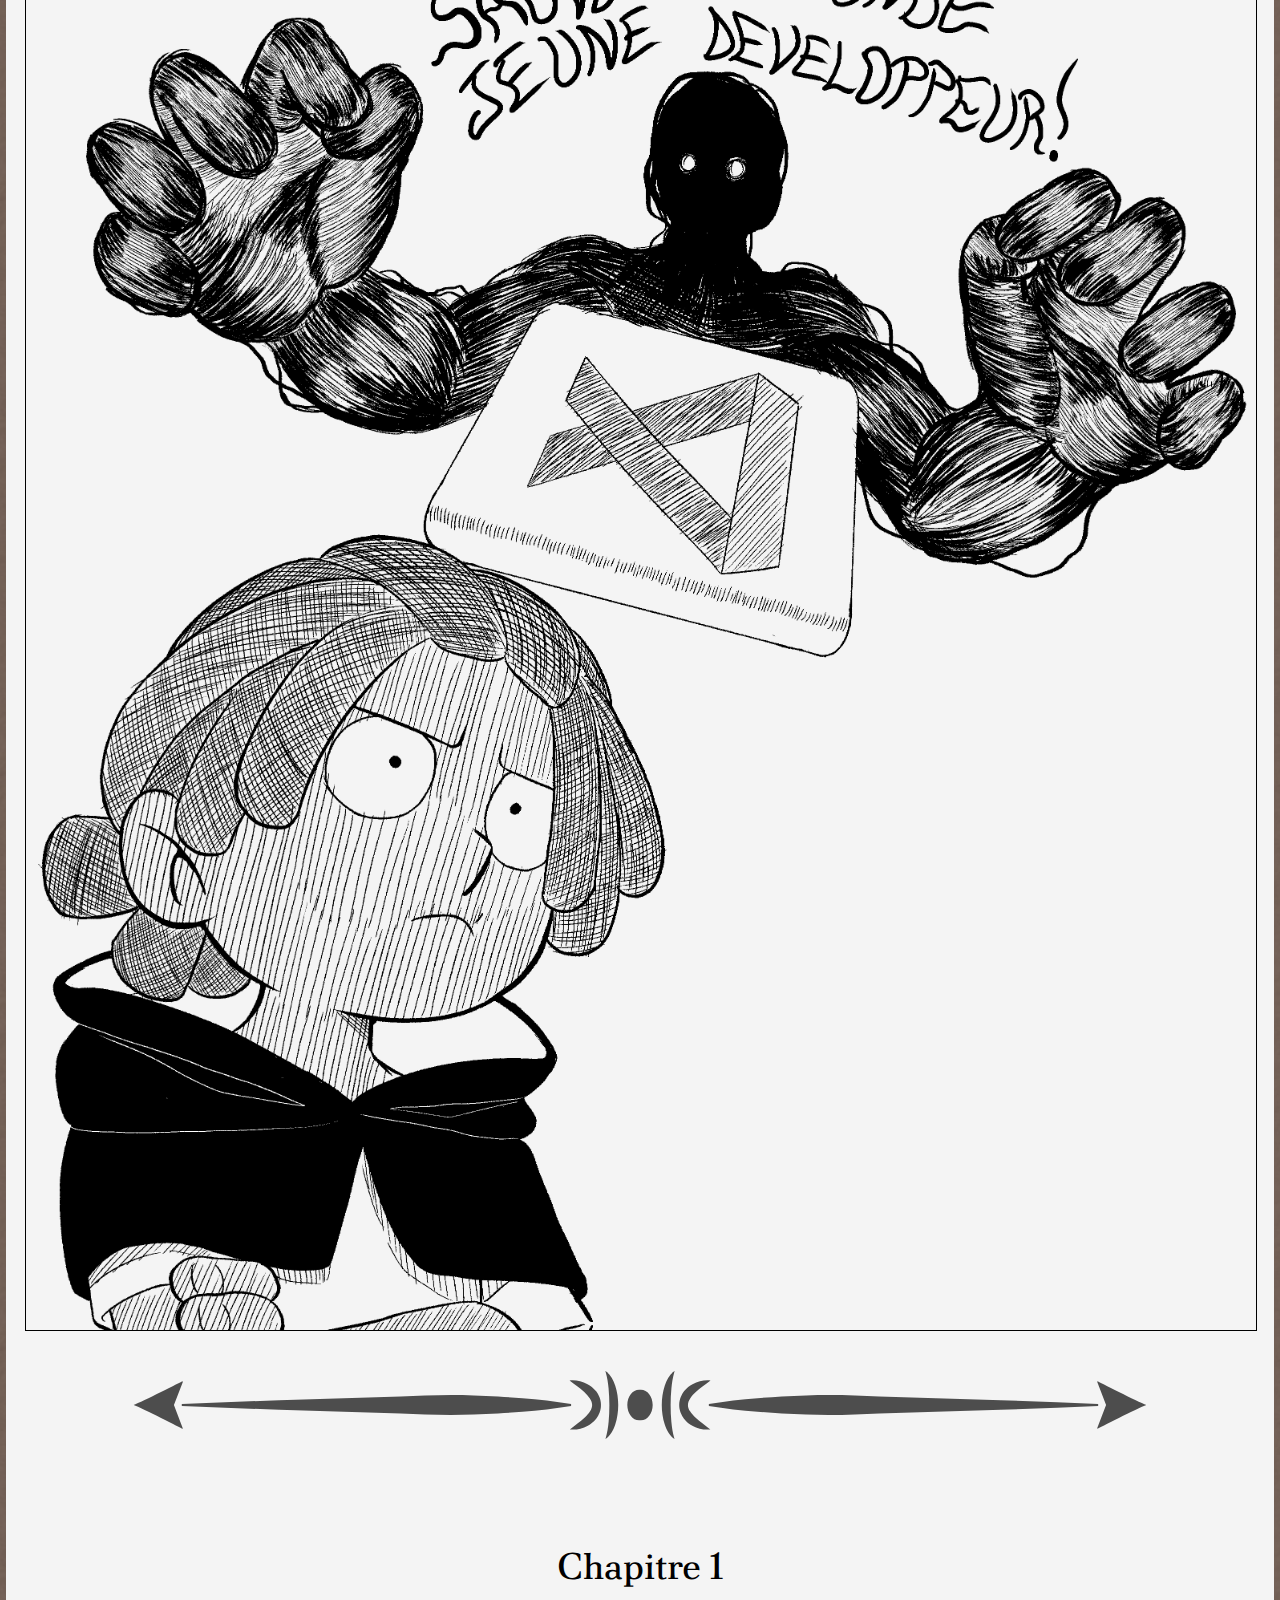
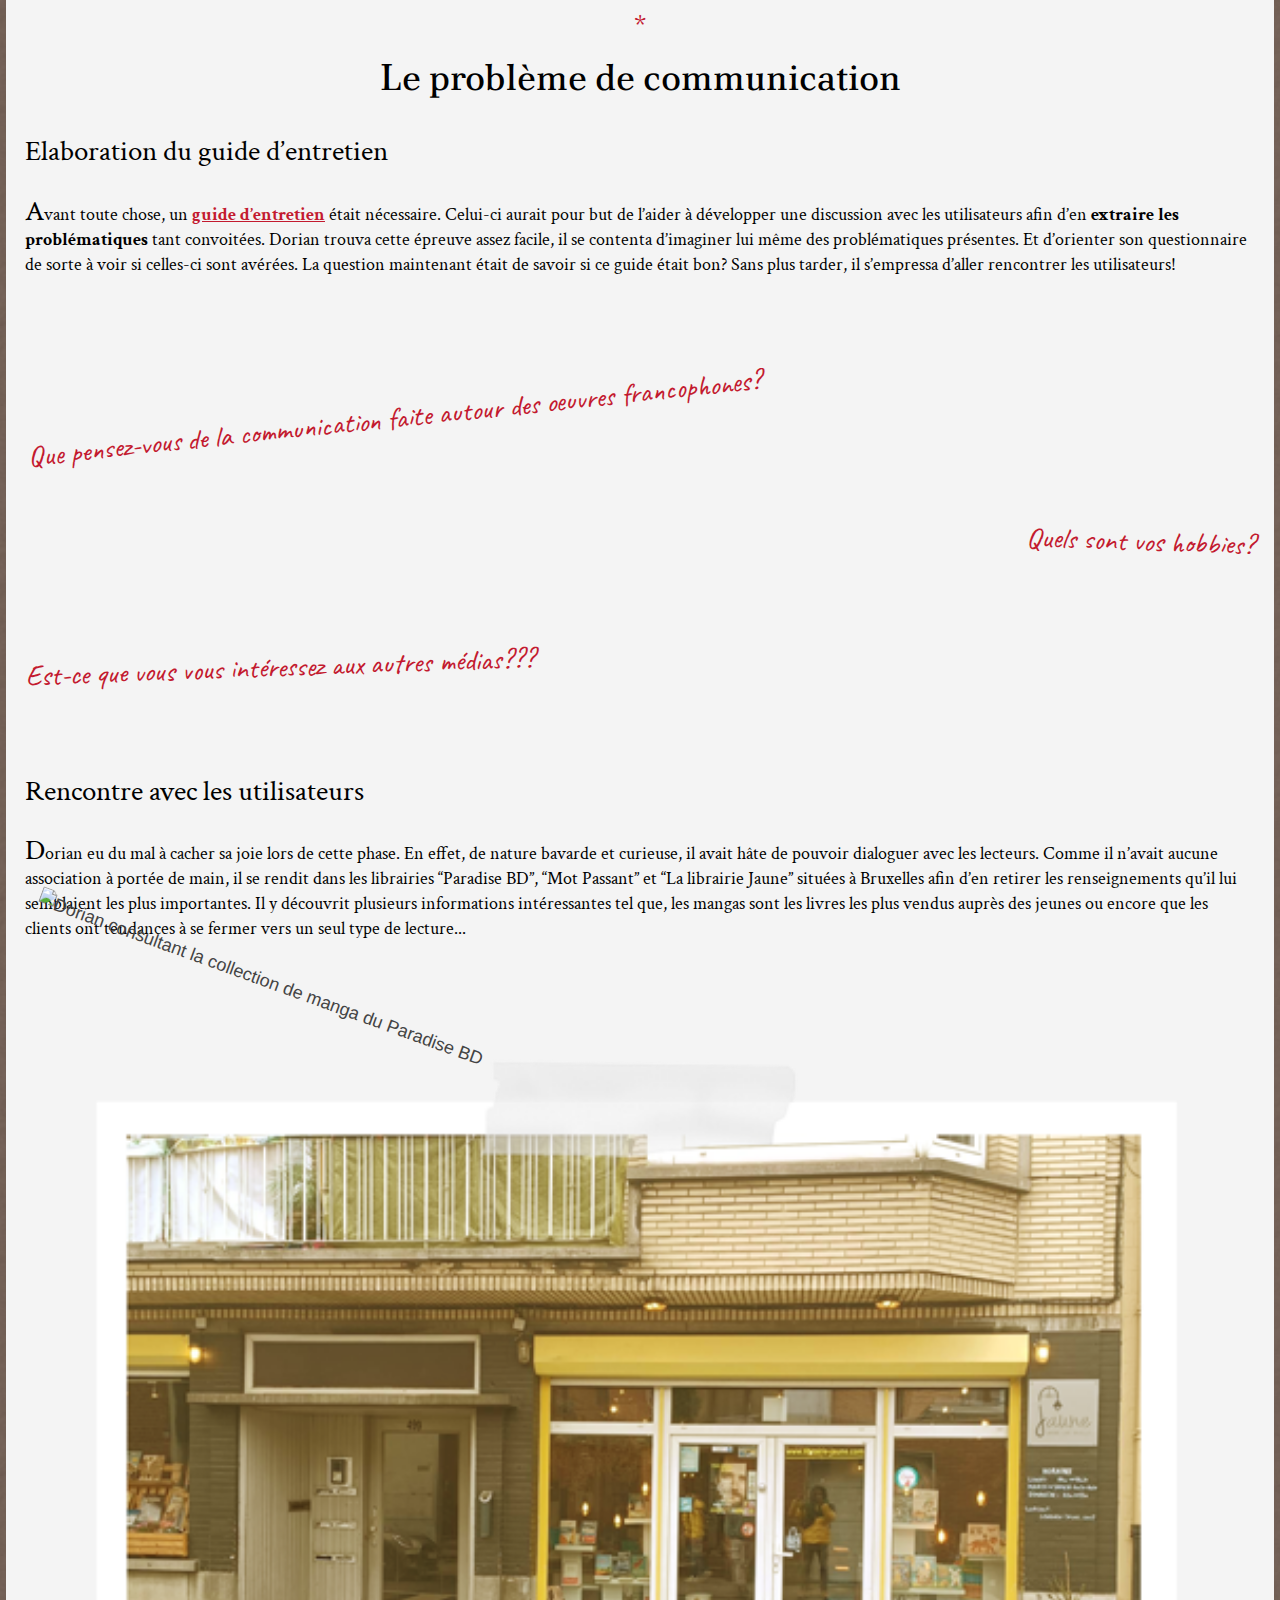
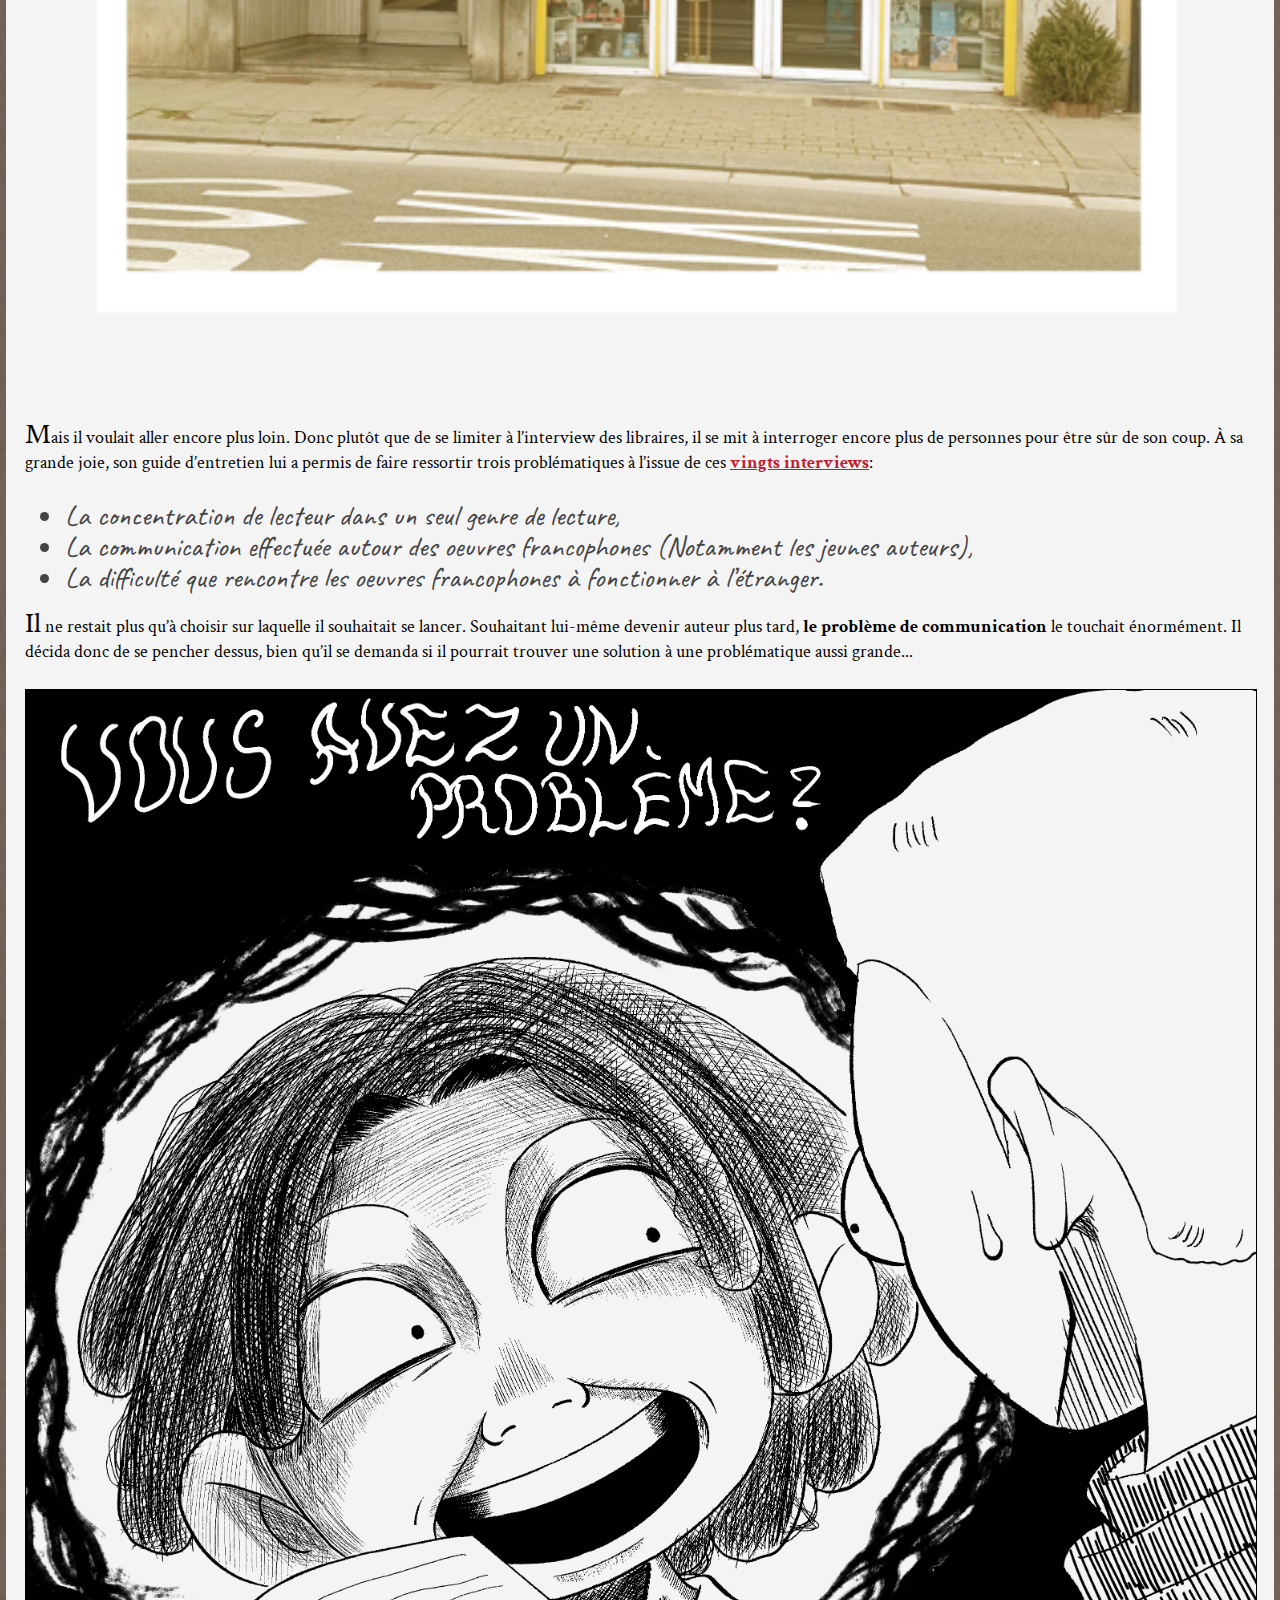
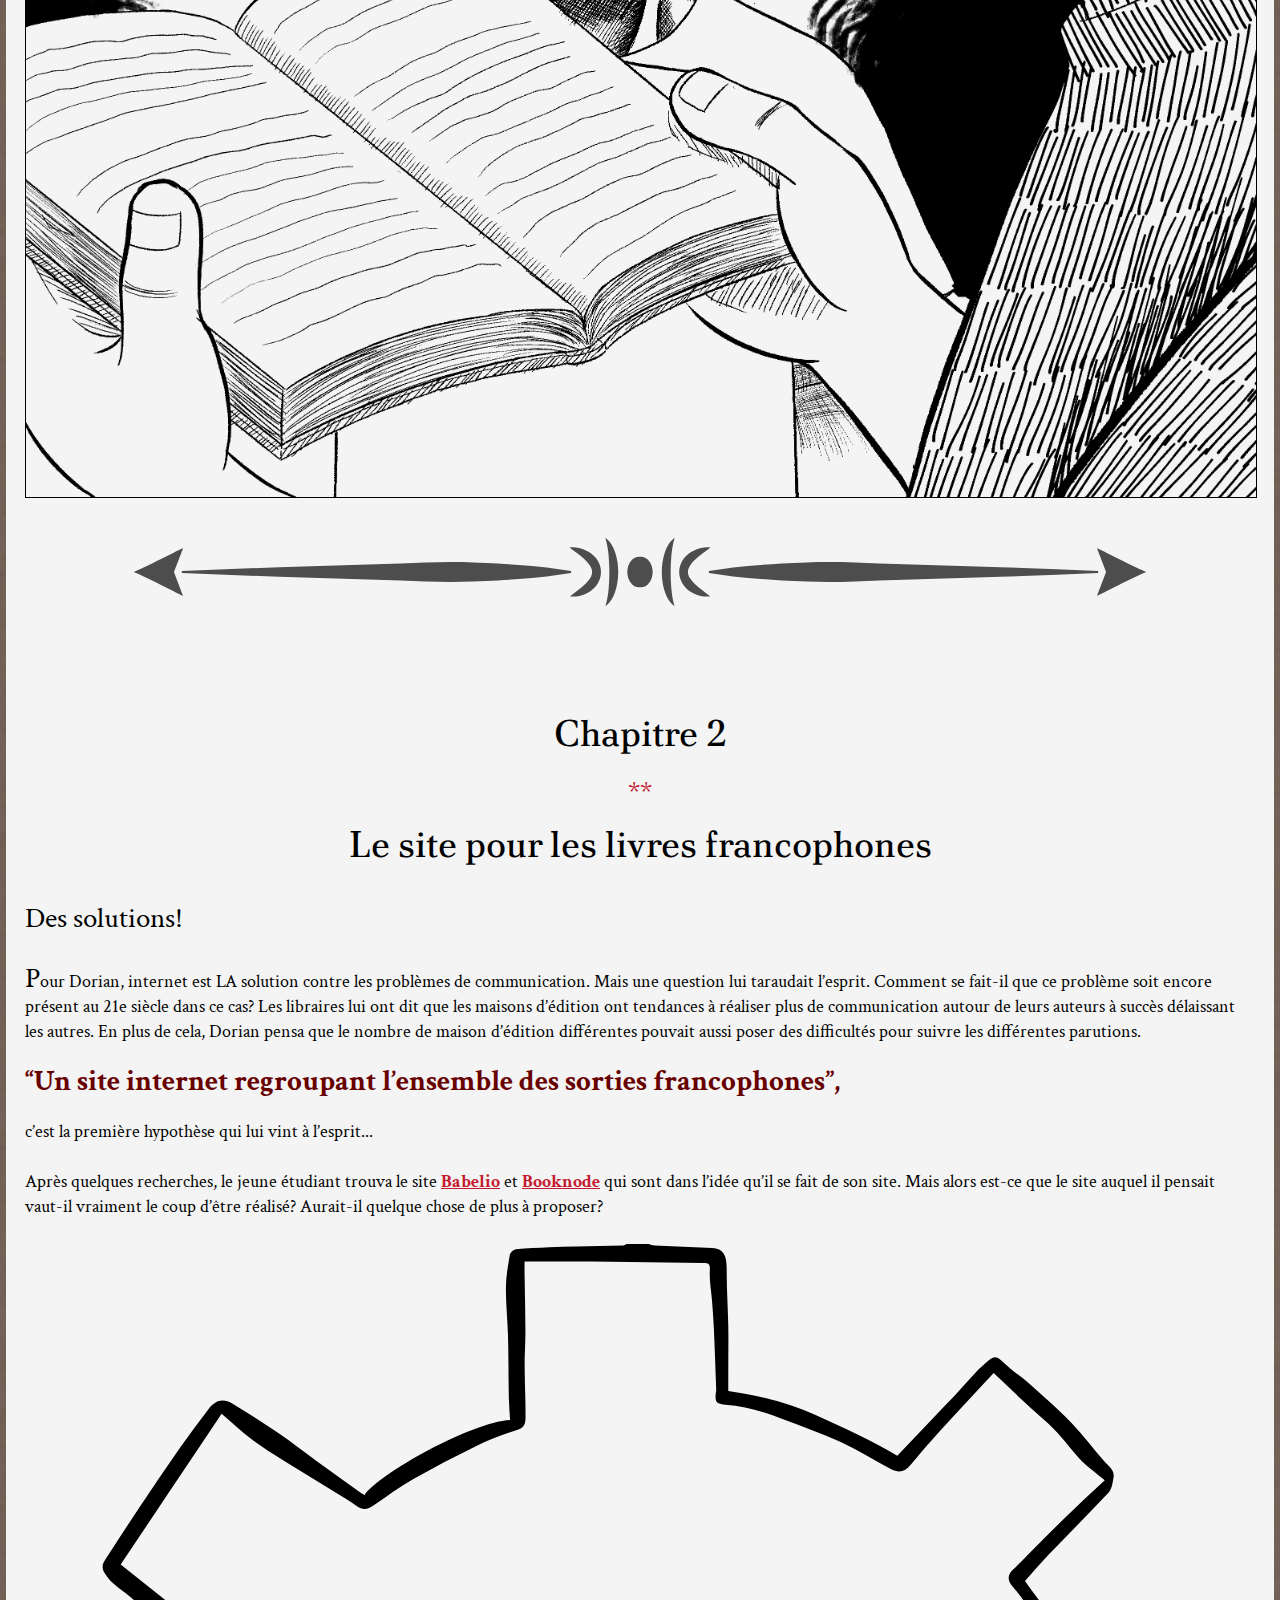
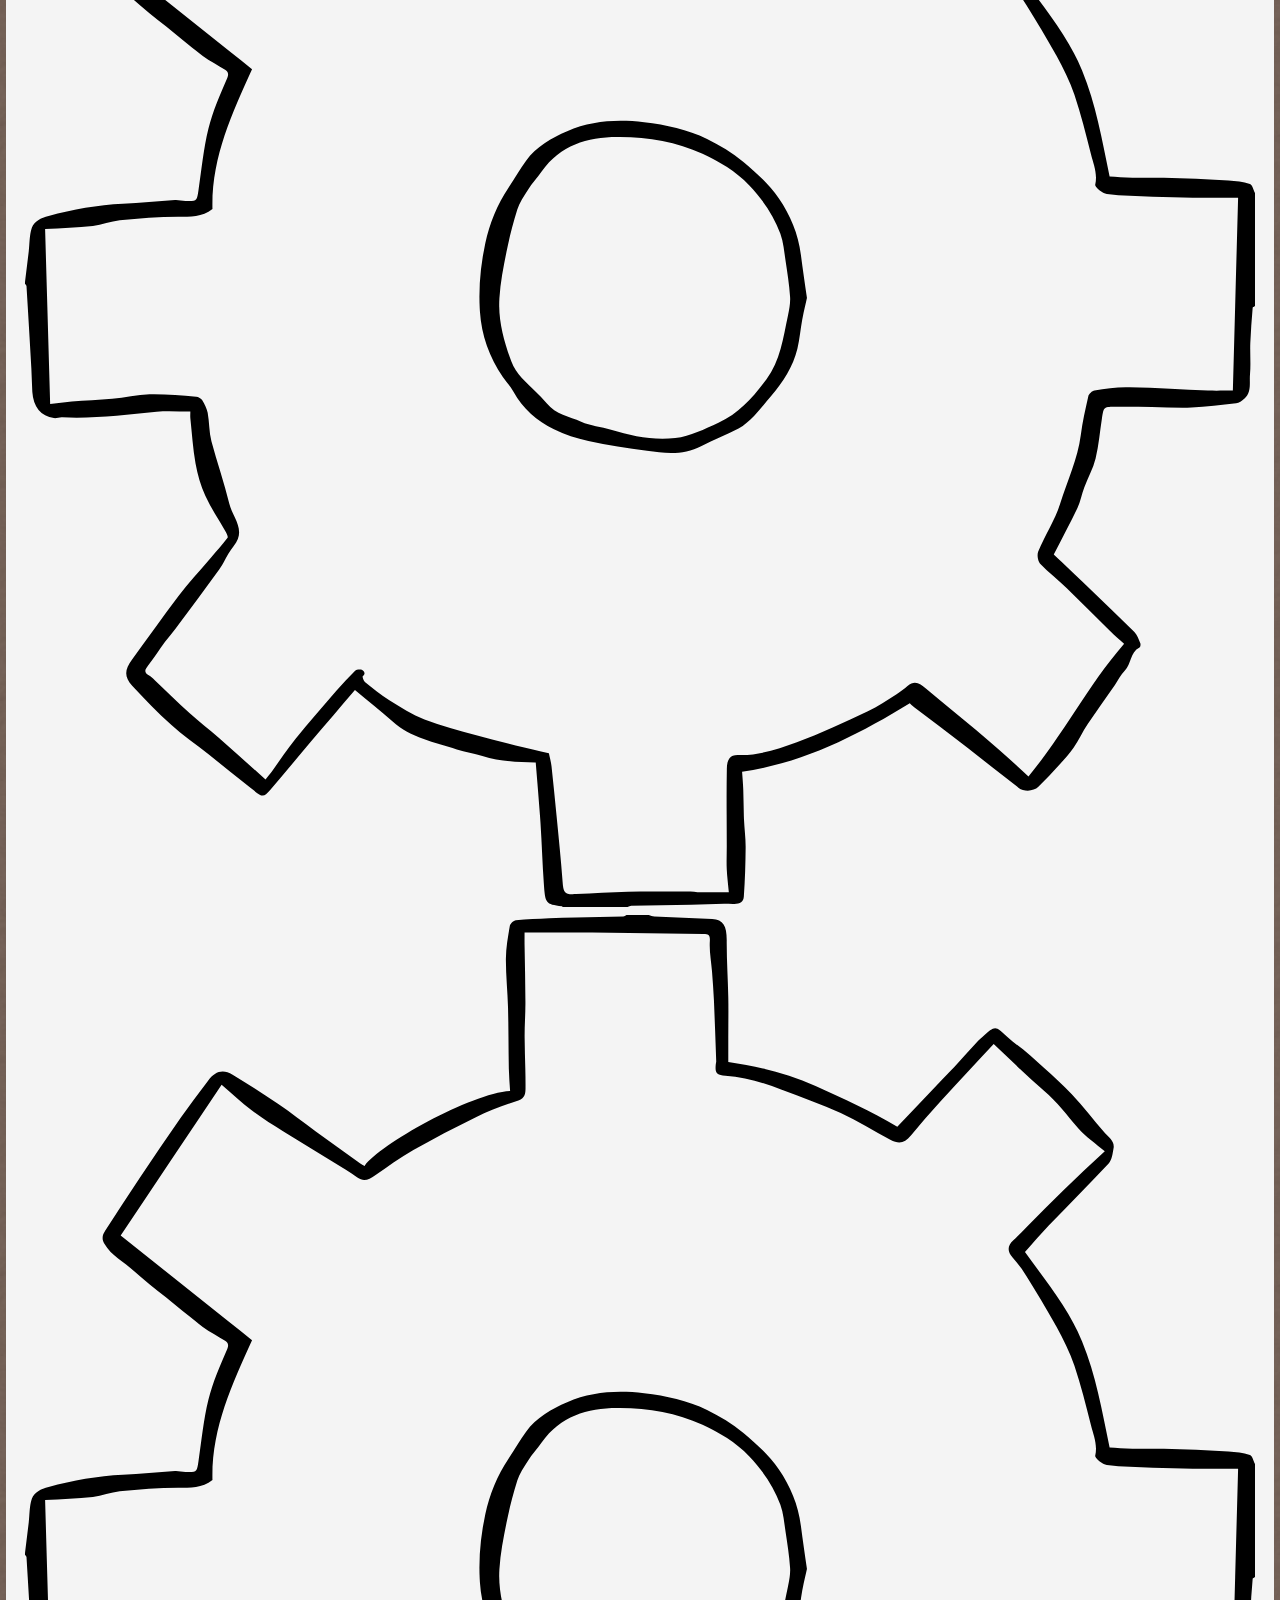
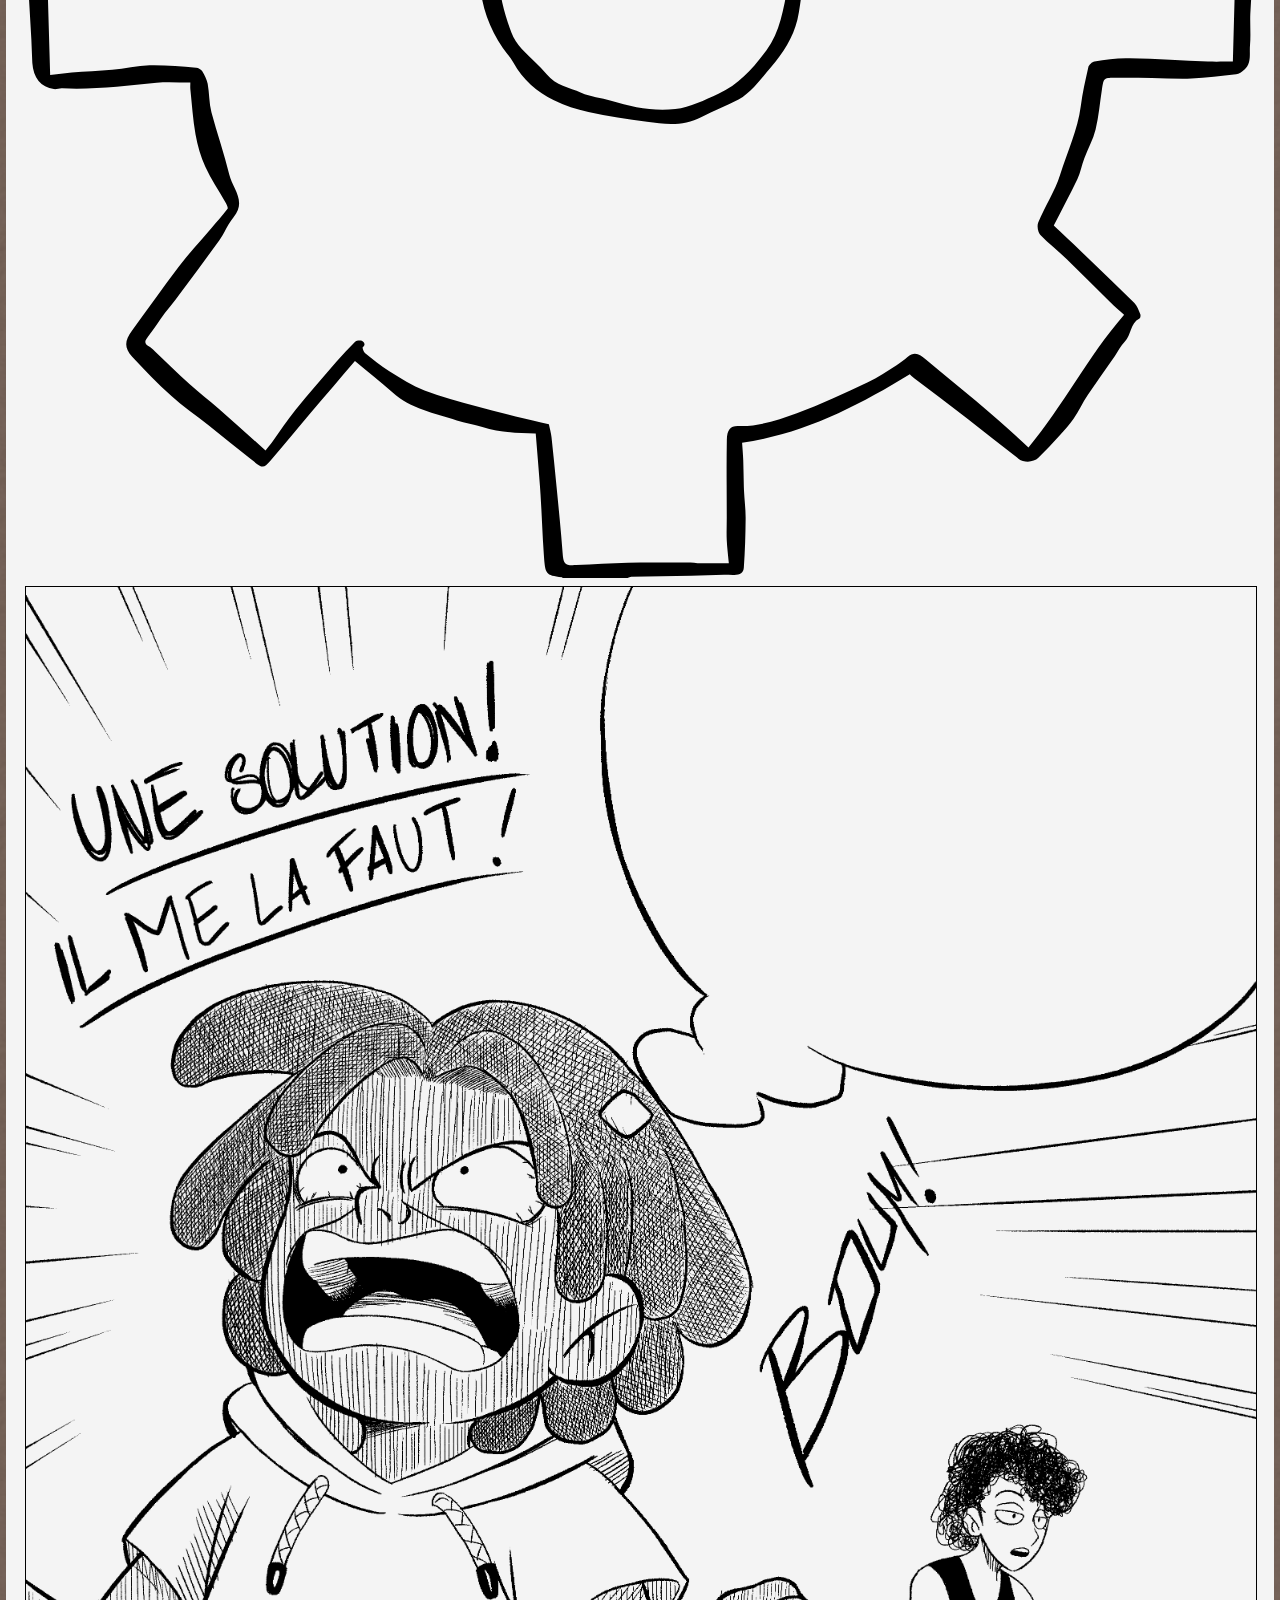
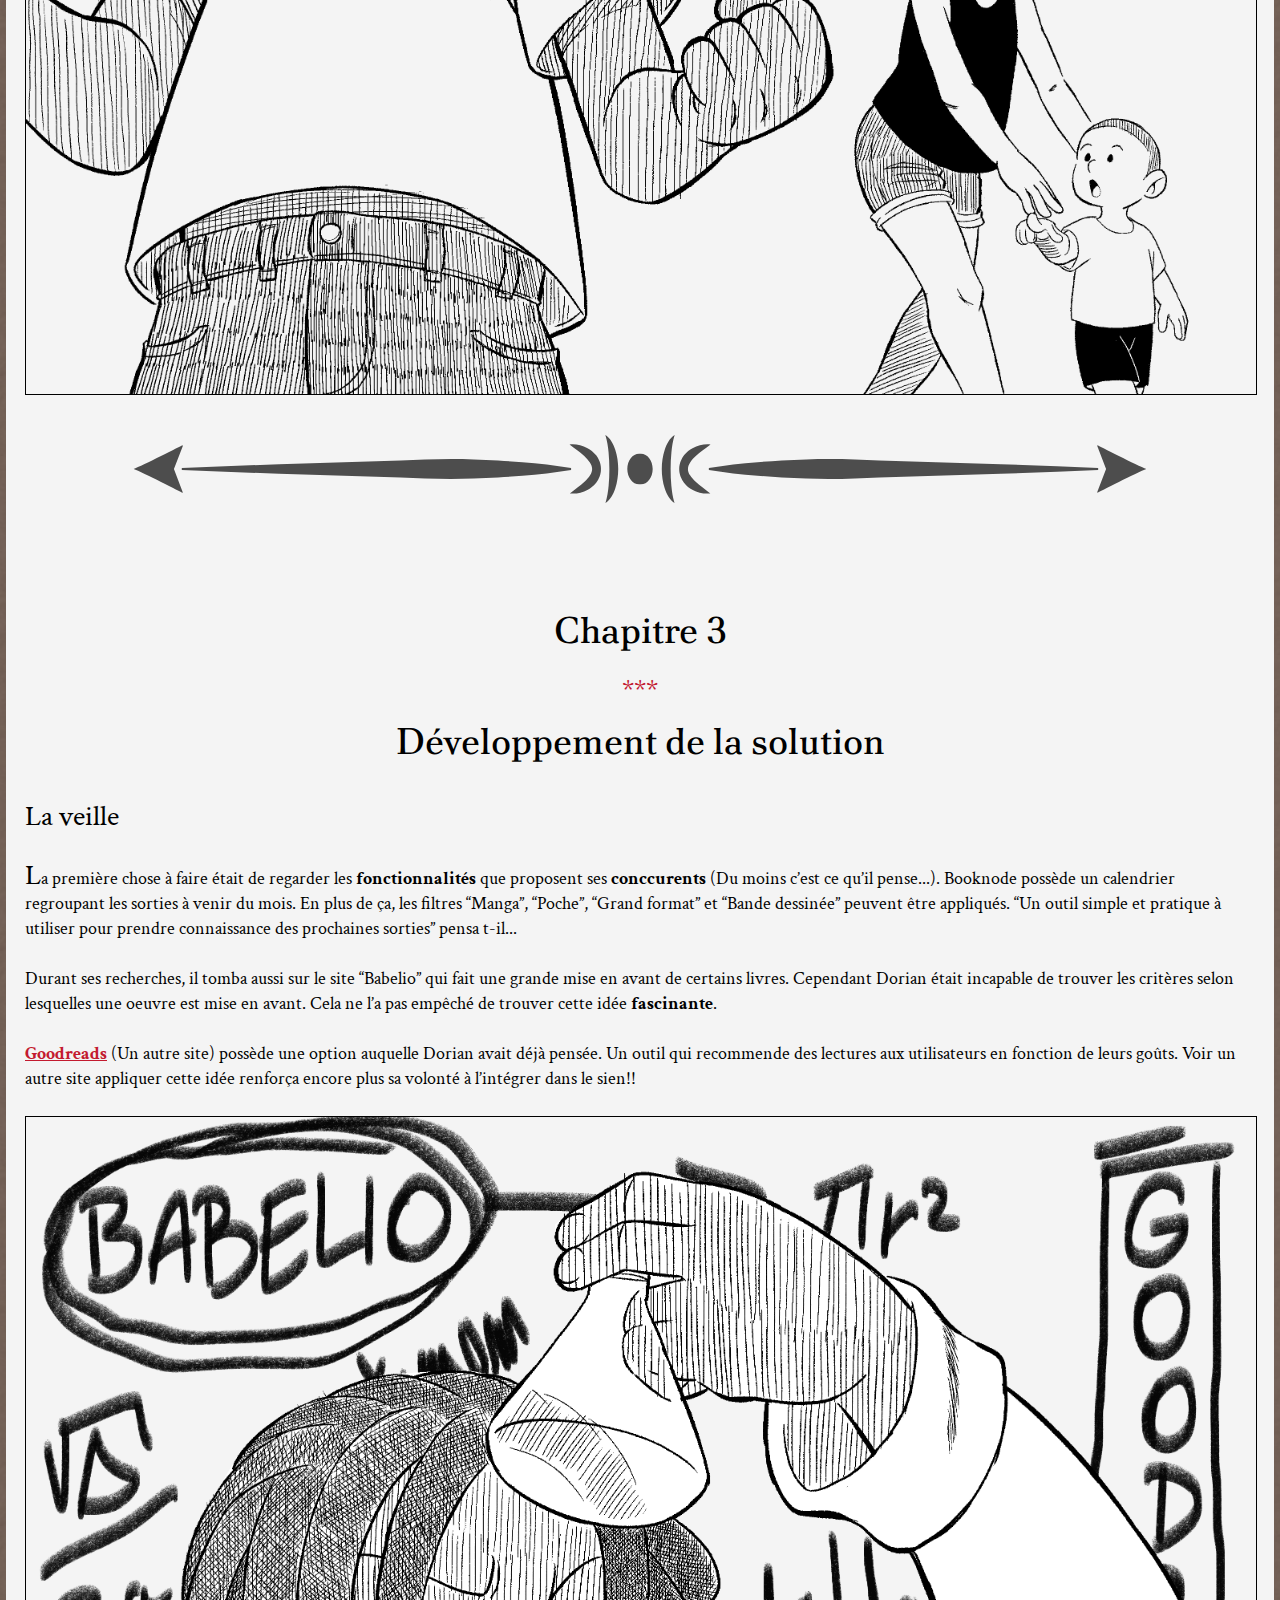
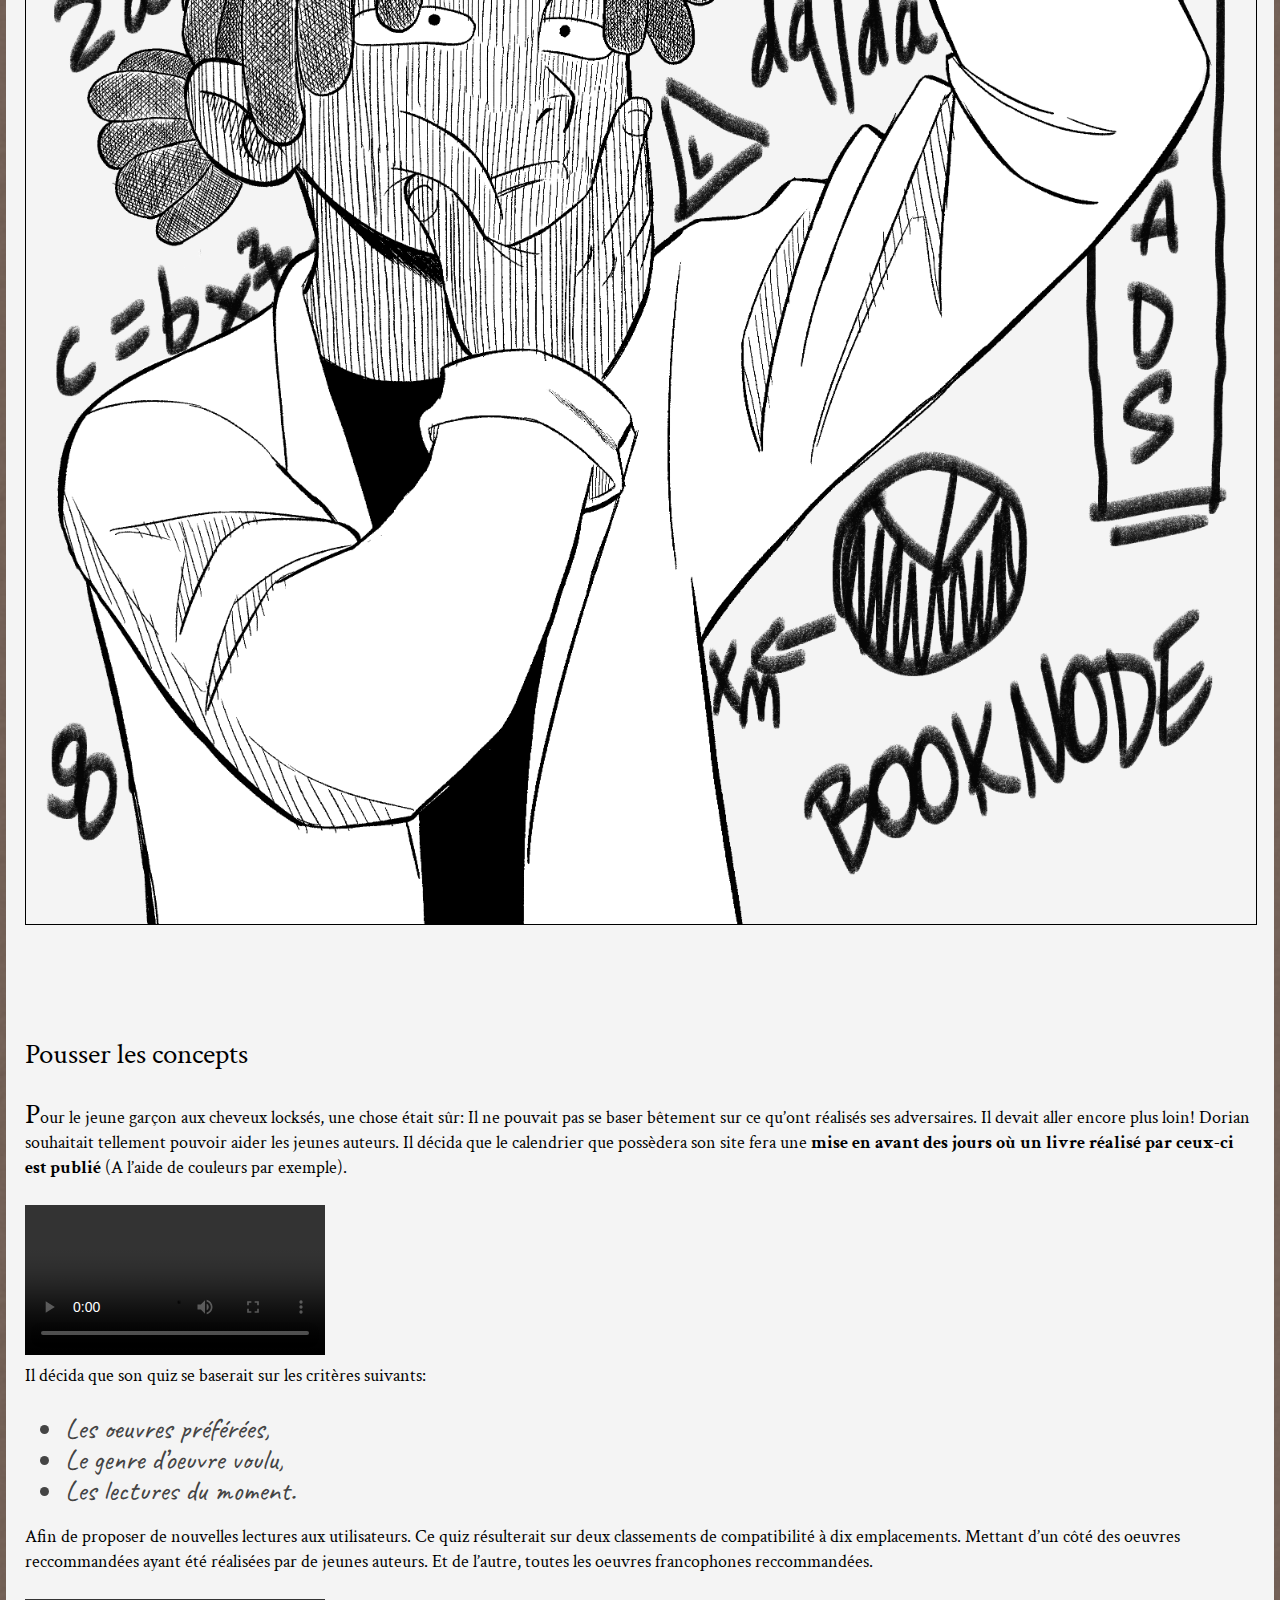
==== commit c14ccc45: "optimisation images" ====
--- a/src/index.html
+++ b/src/index.html
@@ -68,7 +68,7 @@
           <p><span class="dorinne">S</span>olutionner un problème présent au sein d’une communauté à l’aide d’une application. Tel est la mission dont le jeune Dorian fût chargée par ses professeurs en cette fin d’année. Grand fan de manga, il pensa en premier lieu se tourner vers la communauté de lecteurs de mangas. Mais arrivé à la fin de sa lecture des Harry Potter lui donna envie de viser un groupe plus large, plus sombre, plus mystérieux: Les lecteurs d’oeuvres littéraires francophones. Mais saurait-il comprendre les pensées de ce groupe et ainsi trouver les problèmes qu’ils rencontrent...</p>
           <div class="prologue__image">
             <img src="assets/images/image_1_effect.svg" alt="Ondes malégiques">
-            <img src="assets/images/illustration_prologue.png" alt="Les professeurs donnant une mission à Dorian">
+            <img src="assets/images/illustration_prologue.png" srcset="assets/images/illustration_prologue_2x.png 2x" alt="Les professeurs donnant une mission à Dorian">
           </div>
         </section>
         <section id="second_link" class="chapitre_1">
@@ -84,8 +84,8 @@
             <div class="chapitre_1__contenu__partie_2">
               <h3>Rencontre avec les utilisateurs</h3>
               <p><span class="dorinne">D</span>orian eu du mal à cacher sa joie lors de cette phase. En effet, de nature bavarde et curieuse, il avait hâte de pouvoir dialoguer avec les lecteurs. Comme il n’avait aucune association à portée de main, il se rendit dans les librairies “Paradise BD”, “Mot Passant” et “La librairie Jaune” situées à Bruxelles afin d’en retirer les renseignements qu’il lui semblaient les plus importantes. Il y découvrit plusieurs informations intéressantes tel que, les mangas sont les livres les plus vendus auprès des jeunes ou encore que les clients ont tendances à se fermer vers un seul type de lecture...</p>
-              <img class="tape rotate" src="assets/images/photo_paradise_bd.png" alt="Dorian consultant la collection de manga du Paradise BD">
-              <img class="tape" src="assets/images/photo_librairie_jaune.png" alt="La librairie jaune">
+              <img class="tape rotate" src="assets/images/photo_paradise_bd.png" srcset="assets/images/photo_paradise_bd_2x.png 2x" alt="Dorian consultant la collection de manga du Paradise BD">
+              <img class="tape" src="assets/images/photo_librairie_jaune.png" srcset="assets/images/photo_librairie_jaune_2x.png 2x" alt="La librairie jaune">
             </div>
             <div class="chapitre_1__contenu__partie_3">
               <p><span class="dorinne">M</span>ais il voulait aller encore plus loin. Donc plutôt que de se limiter à l’interview des libraires, il se mit à interroger encore plus de personnes pour être sûr de son coup. À sa grande joie, son guide d’entretien lui a permis de faire ressortir trois problématiques à l’issue de ces <a href="https://docs.google.com/document/d/1tjhuFQTX6atg5KoEp7TT_OACip0ttKPVqm1U_bzy1ck/edit">vingts interviews</a>:</p>
@@ -125,7 +125,7 @@
     <p><span class="dorinne">L</span>a première chose à faire était de regarder les <strong>fonctionnalités</strong> que proposent ses <strong>conccurents</strong> (Du moins c’est ce qu’il pense...). Booknode possède un calendrier regroupant les sorties à venir du mois. En plus de ça, les filtres “Manga”, “Poche”, “Grand format” et “Bande dessinée” peuvent être appliqués. “Un outil simple et pratique à utiliser pour prendre connaissance des prochaines sorties” pensa t-il...</p>
     <p class="right">Durant ses recherches, il tomba aussi sur le site “Babelio” qui fait une grande mise en avant de certains livres. Cependant Dorian était incapable de trouver les critères selon lesquelles une oeuvre est mise en avant. Cela ne l’a pas empêché de trouver cette idée <strong>fascinante</strong>.</p>
     <p> <a href="https://www.goodreads.com/">Goodreads</a> (Un autre site) possède une option auquelle Dorian avait déjà pensée. Un outil qui recommende des lectures aux utilisateurs en fonction de leurs goûts. Voir un autre site appliquer cette idée renforça encore plus sa volonté à l’intégrer dans le sien!!</p>
-    <img class="searcher" src="assets/images/illustration_chapitre_3.png" alt="Dorian développant sa solution">  
+    <img class="searcher" src="assets/images/illustration_chapitre_3.png" srcset="assets/images/illustration_chapitre_3_2x.png 2x" alt="Dorian développant sa solution">  
 </div>
     <div class="chapitre_3__contenu__partie_2">
       <h3>Pousser les concepts</h3>
@@ -188,7 +188,10 @@
               <p class="nospace">Une fois le questionnaire fictif terminé. Il s’est mis à penser à ce dont-il aurait besoin pour la conception de son projet.</p>
             </div>
           </div>
-          <img src="assets/images/illustration_chapitre_4.png" alt="Dorian confrantant ses professeurs">
+          <picture class="picture">
+            <source media="(min-width:1000px)" srcset="assets/images/illustration_chapitre_4_pc.jpg">
+            <img src="assets/images/illustration_chapitre_4.png" srcset="assets/images/illustration_chapitre_4_2x.png 2x" alt="Dorian confrantant ses professeurs">
+          </picture>
         </section>
         <section id="sixth_link" class="chapitre_5">
           <h2>Chapitre 5</br><span class="asterix">*****</span></br>Une nouvelle aventure</h2>
@@ -196,7 +199,7 @@
           <p>Epuisée, Dorian était tout de même heureux. Toutes ces longues conversations qu’il a passé avec les utilisateurs, tous ces longs moments de réflexion, toutes ces analyses... Il le sait, il en est ressorti plus fort! Mais tant de question restent en suspens. Quel apparence aura son site? Sera t-il en mesure de le réaliser? Est-ce que les décisions prises sont les bonnes?</p>
           <p>Malgré tout il n’ a qu’une seule hâte, </p>
           <p class="important">voir à quoi ressemblera son projet final...</p>
-          <img src="assets/images/illustration_chapitre_5.png" alt="Dorian heureux">
+          <img src="assets/images/illustration_chapitre_5.jpg" srcset="assets/images/illustration_chapitre_5_2x.jpg 2x" alt="Dorian heureux">
 
         </section>
         <h2 class="fin">Fin</h2>
@@ -212,7 +215,7 @@
 </main>
 <footer>
   <div class="conteneur_button">
-    <button class="uppage"></button>
+    <button class="uppage">Rejoindre le dessus de la page</button>
   </div>
   
 
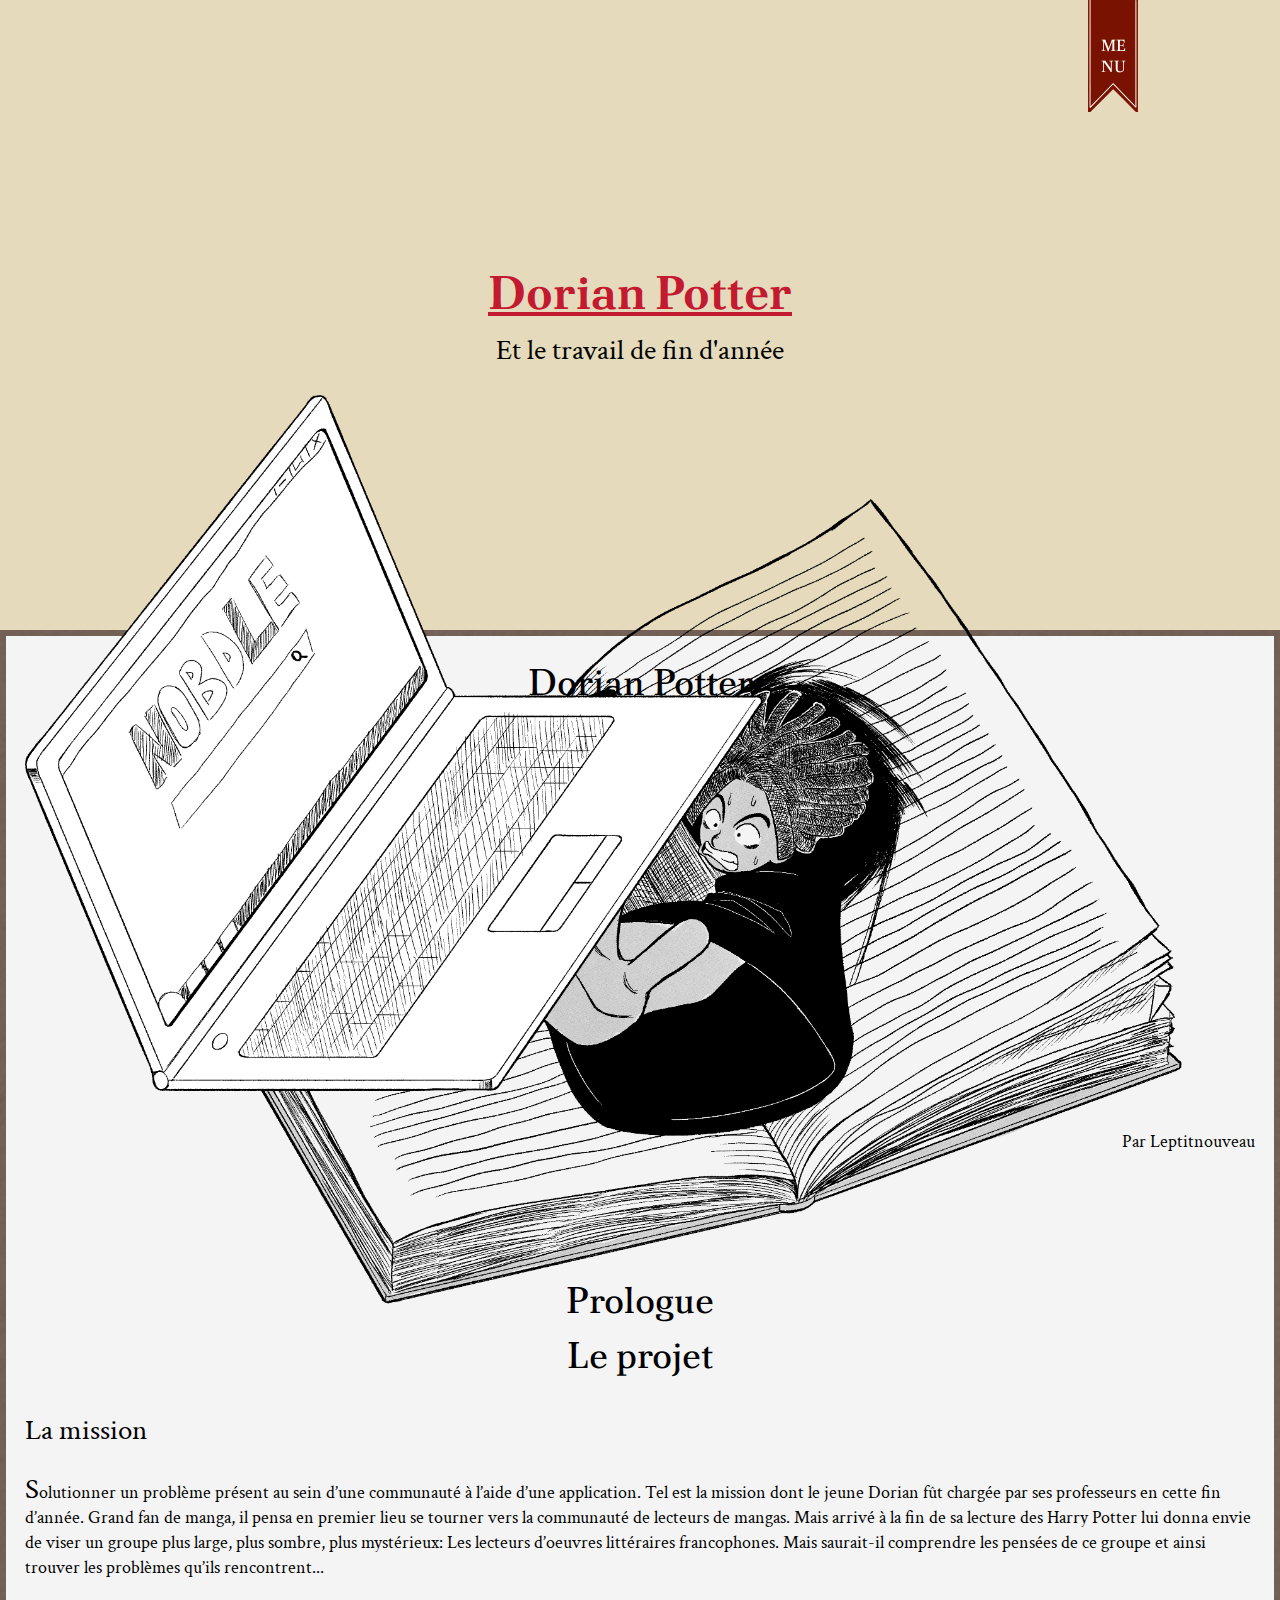
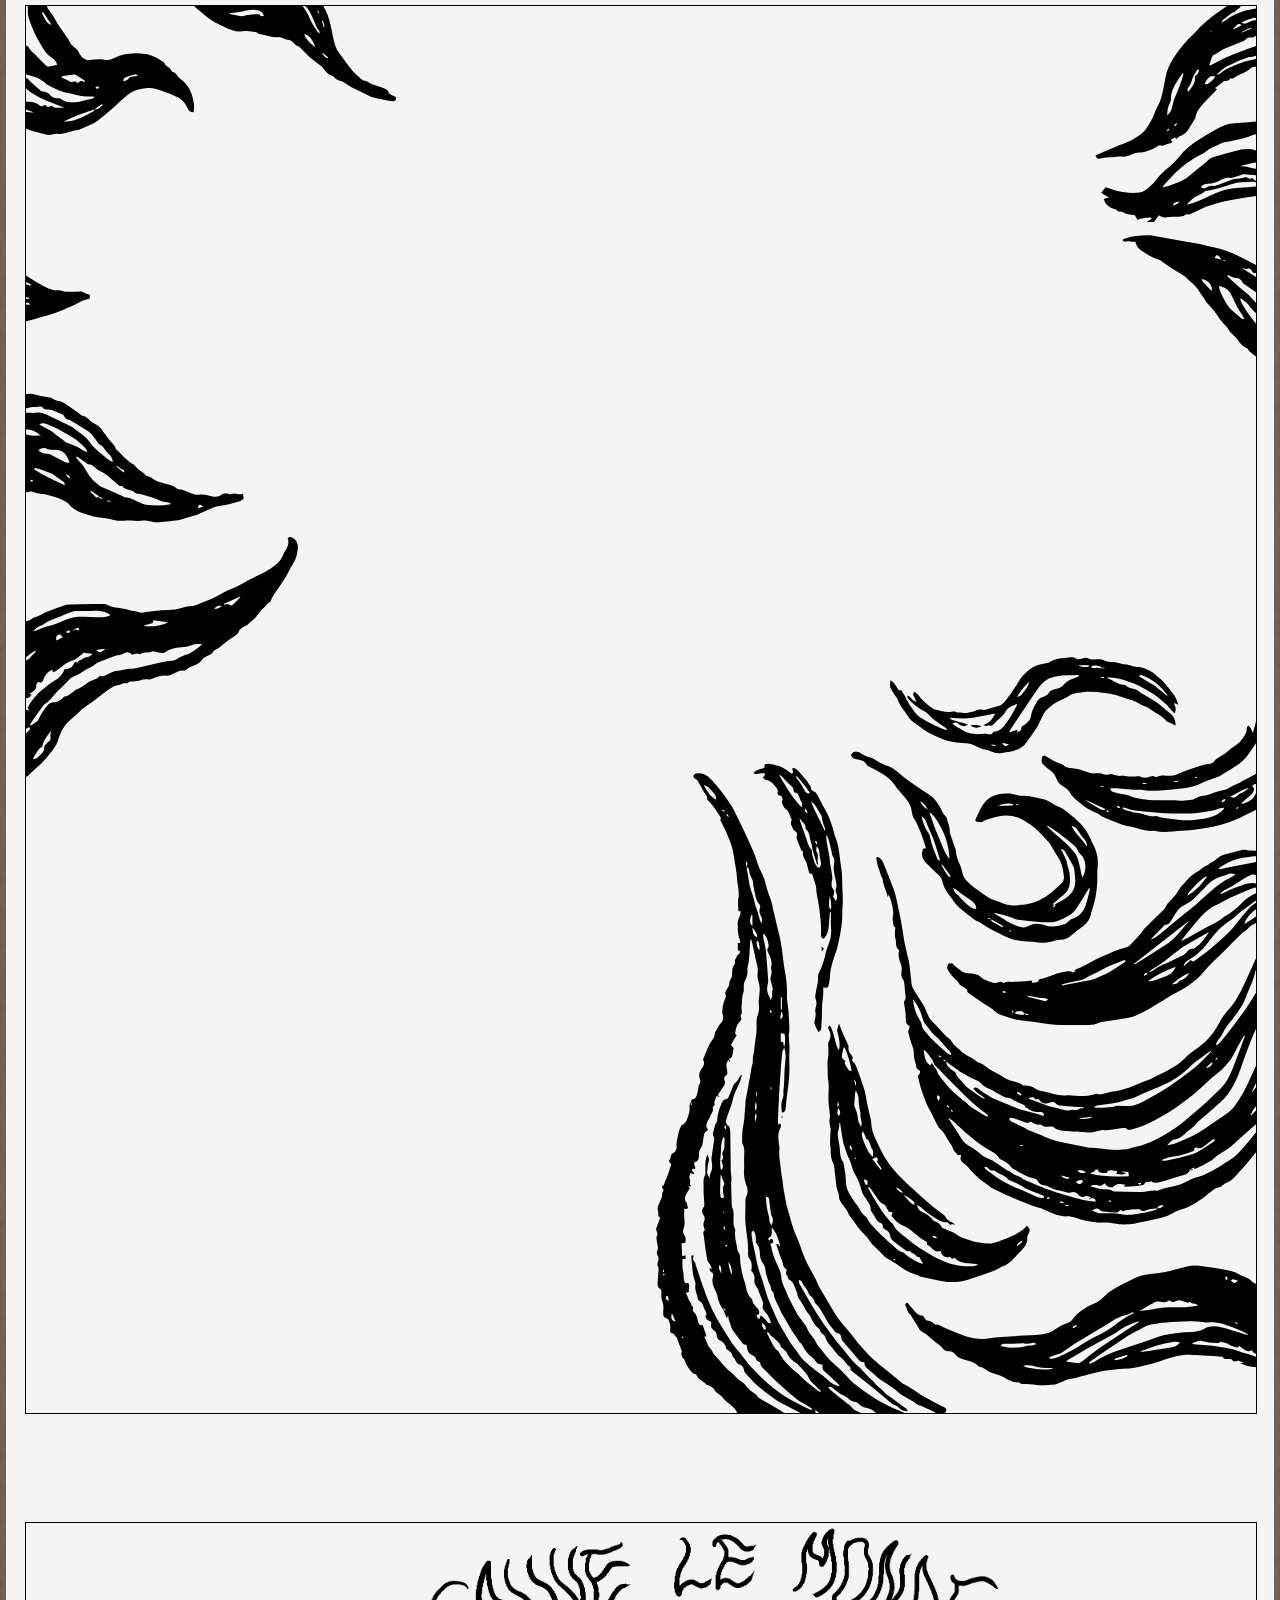
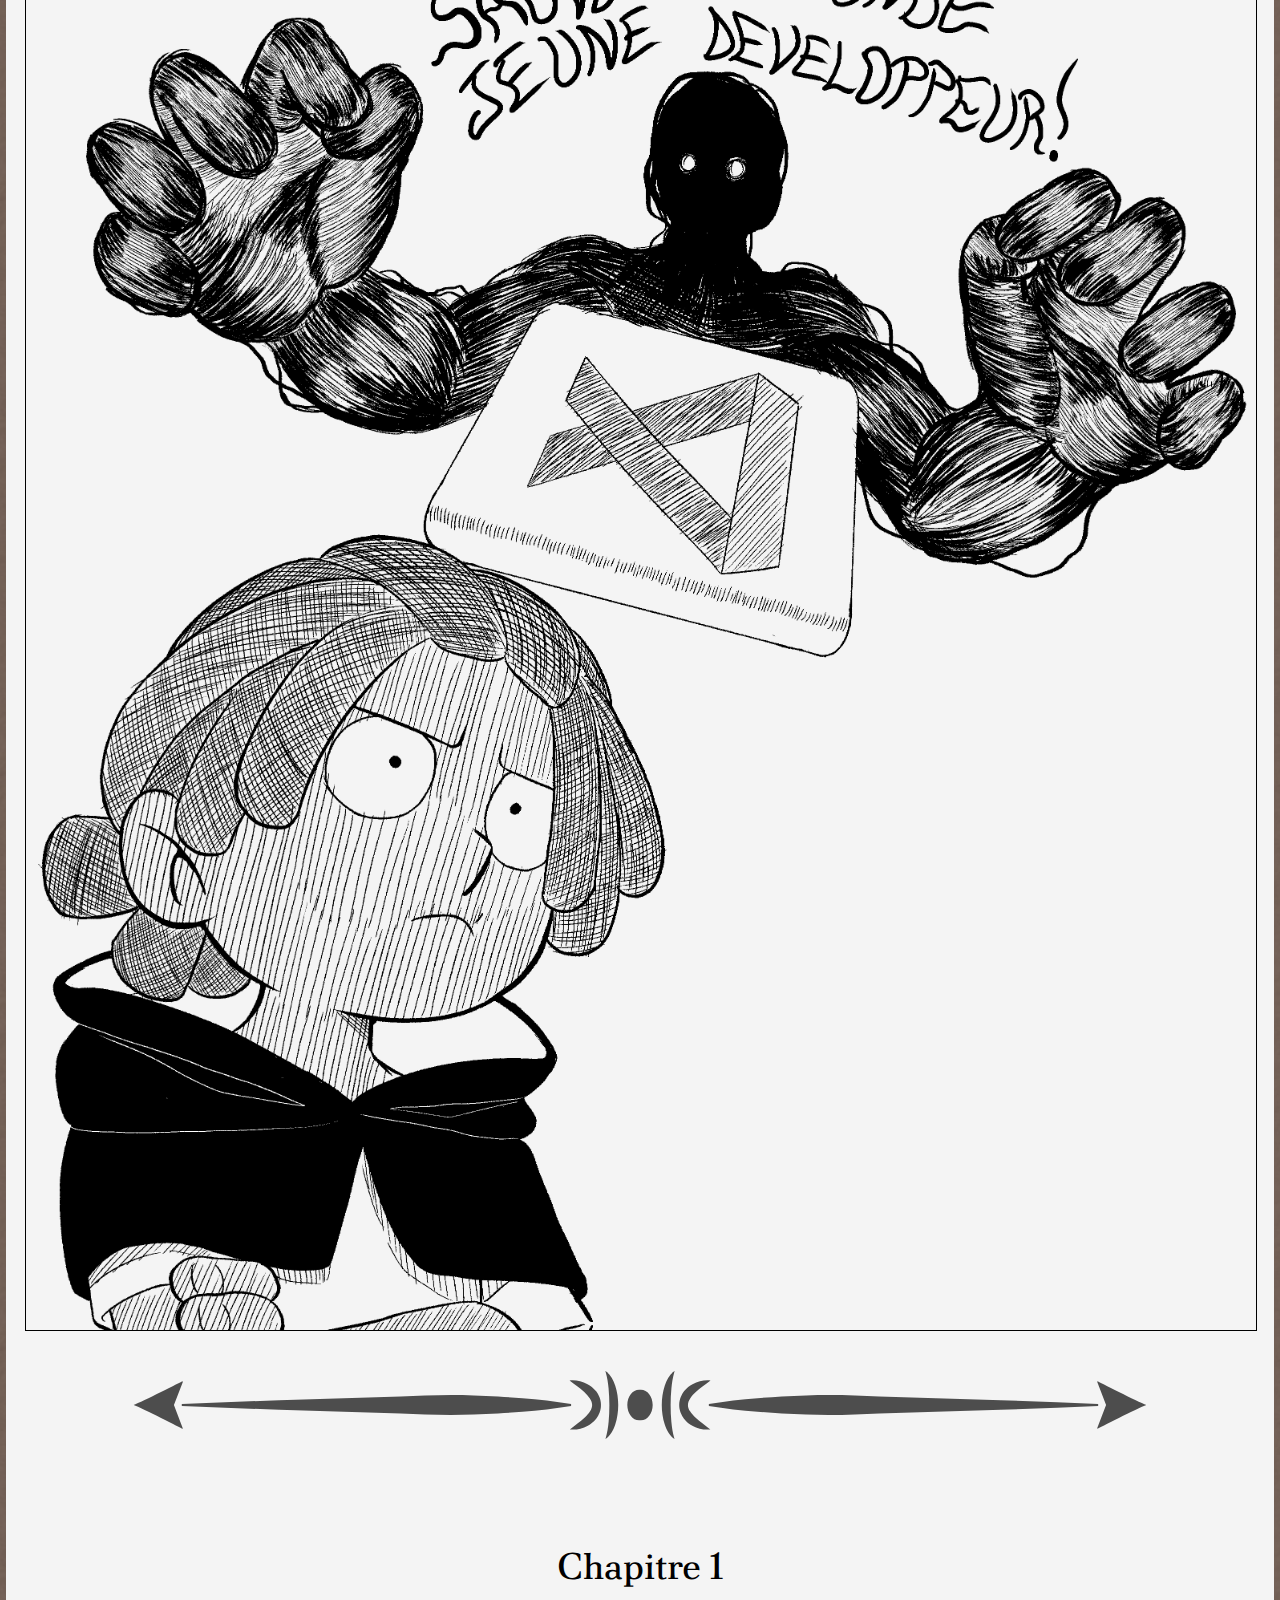
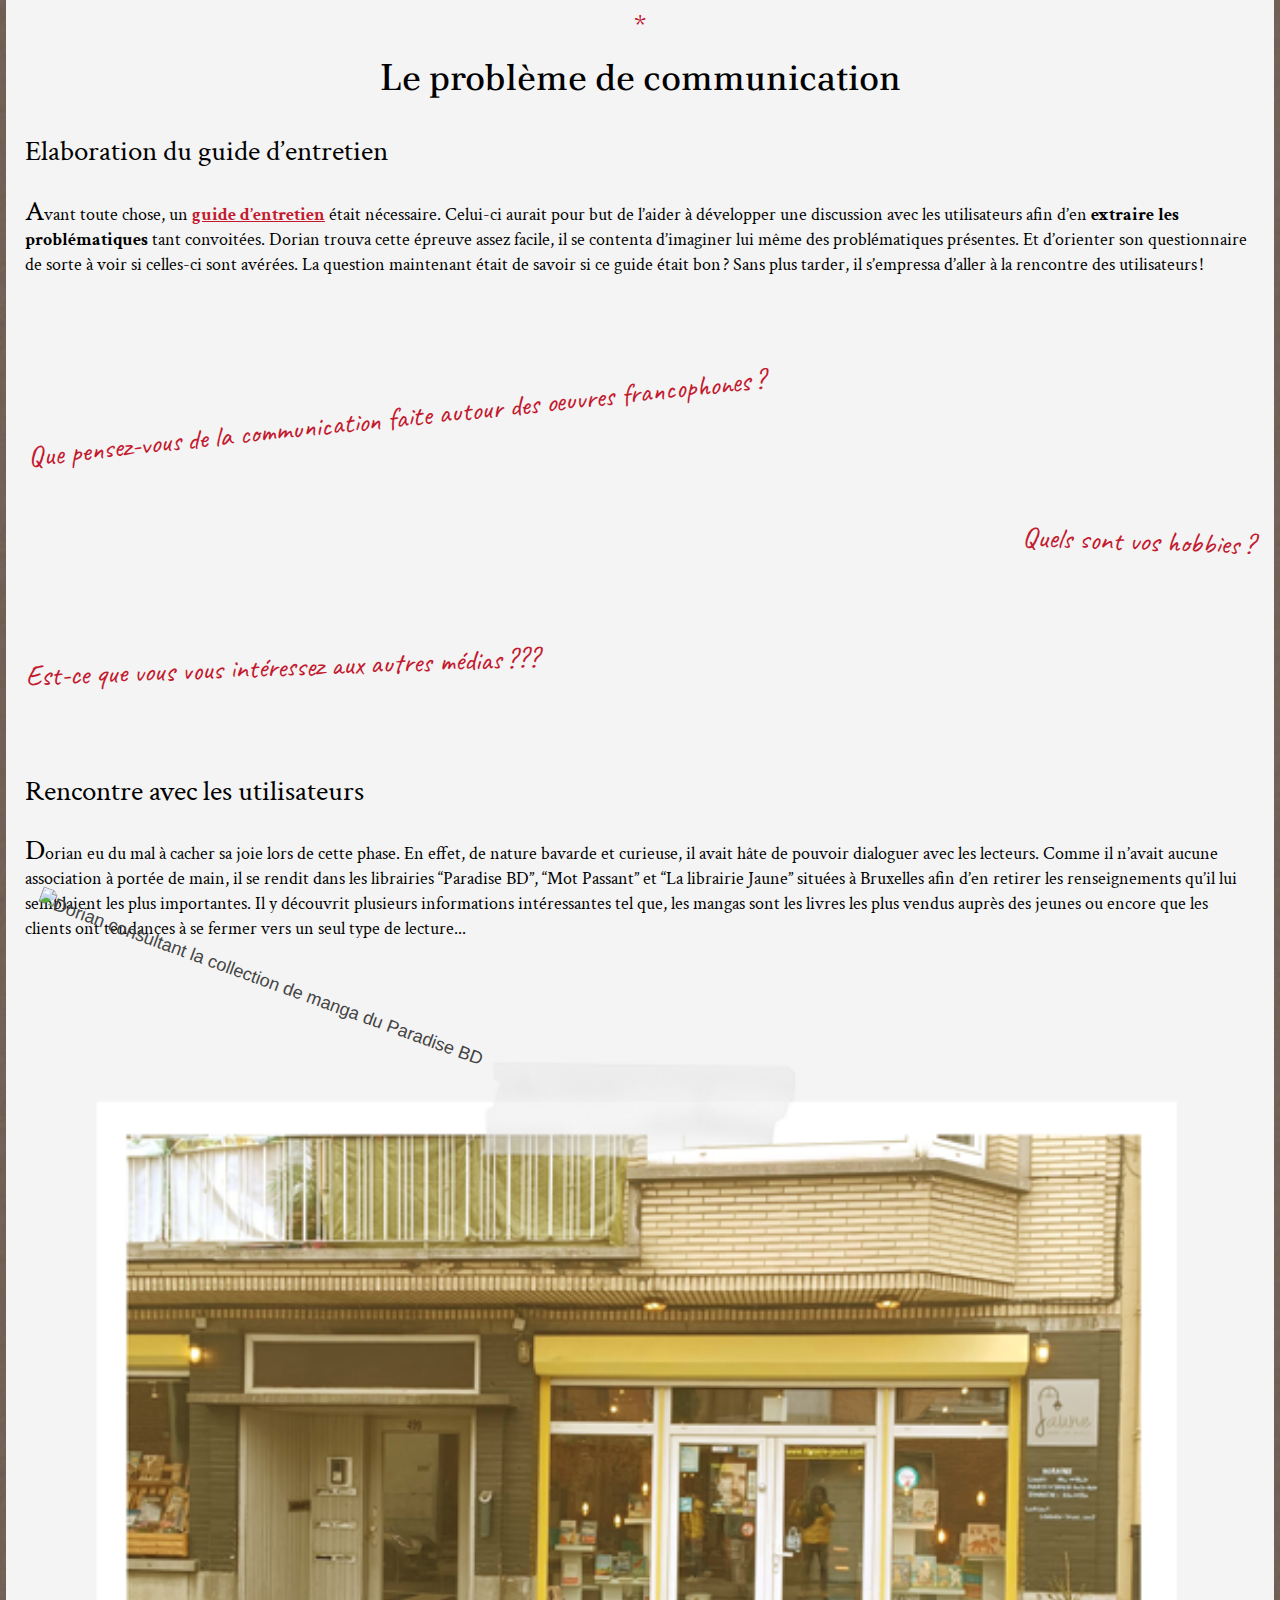
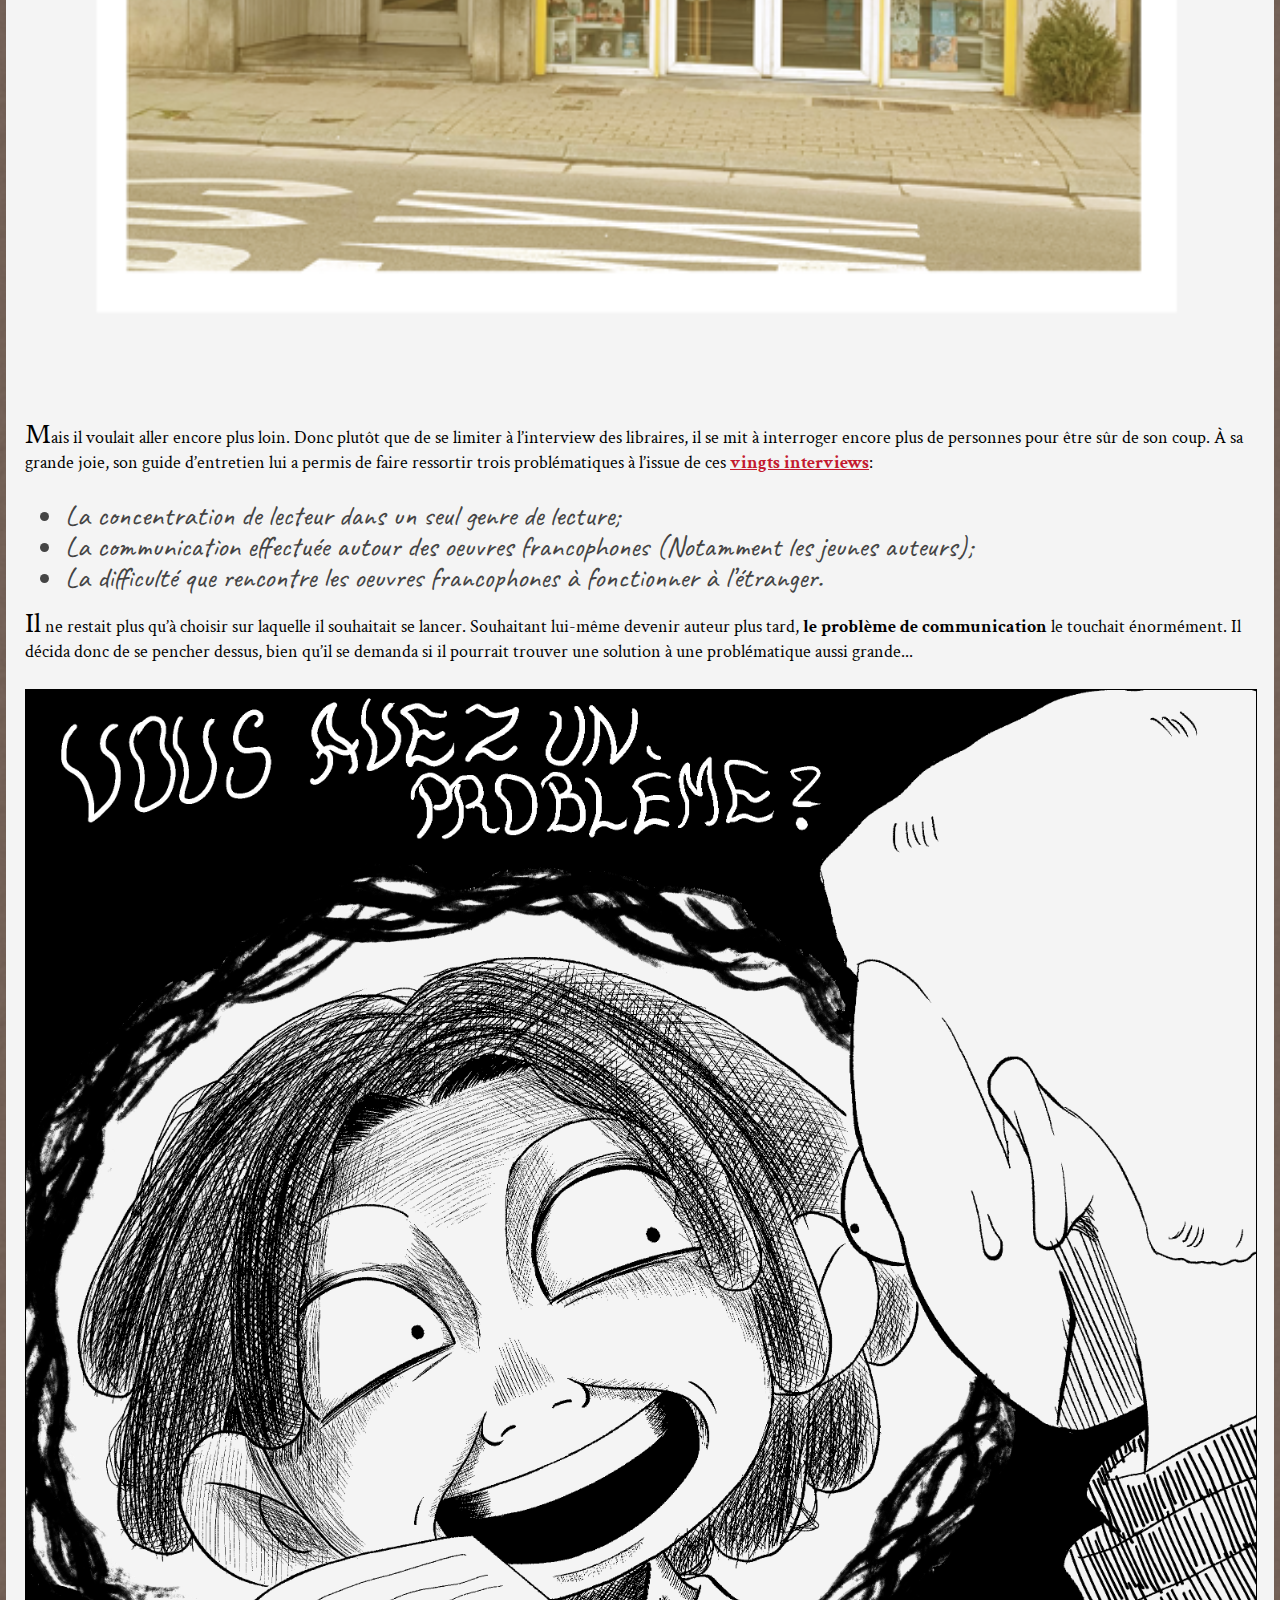
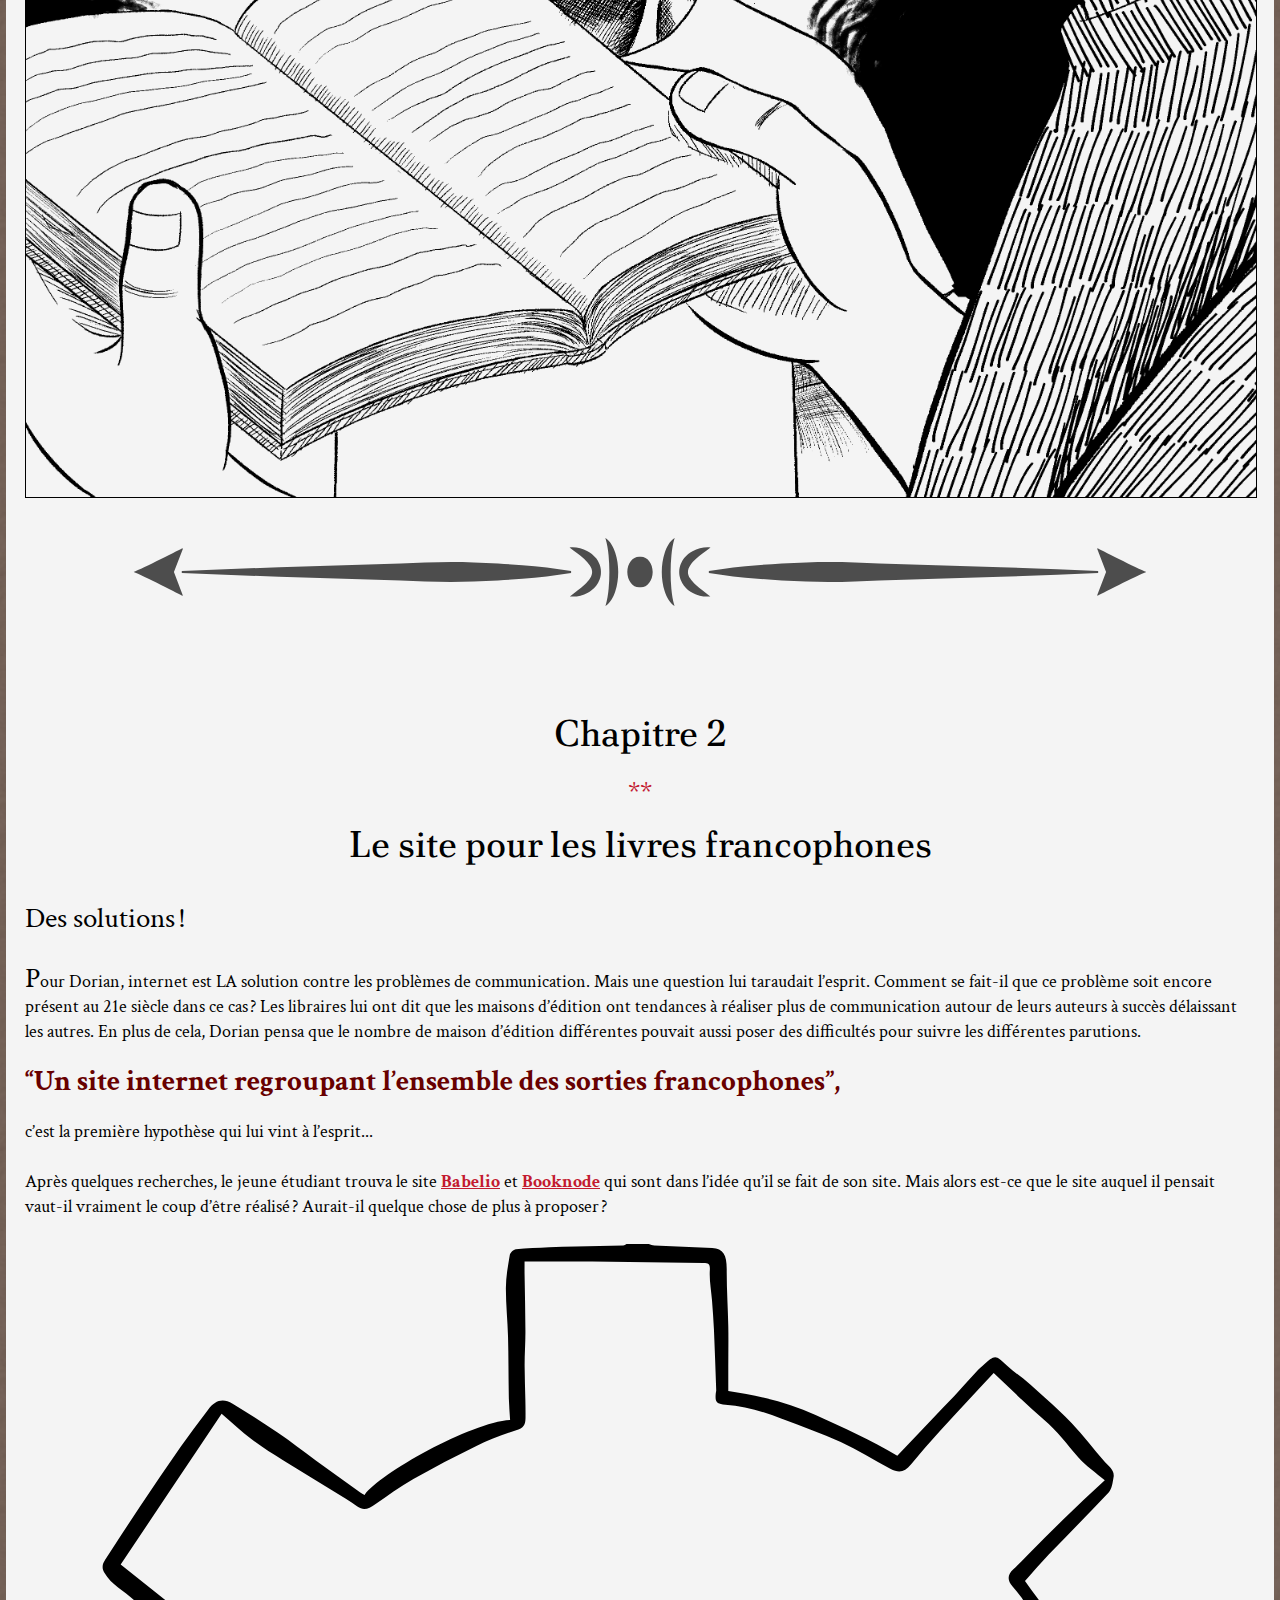
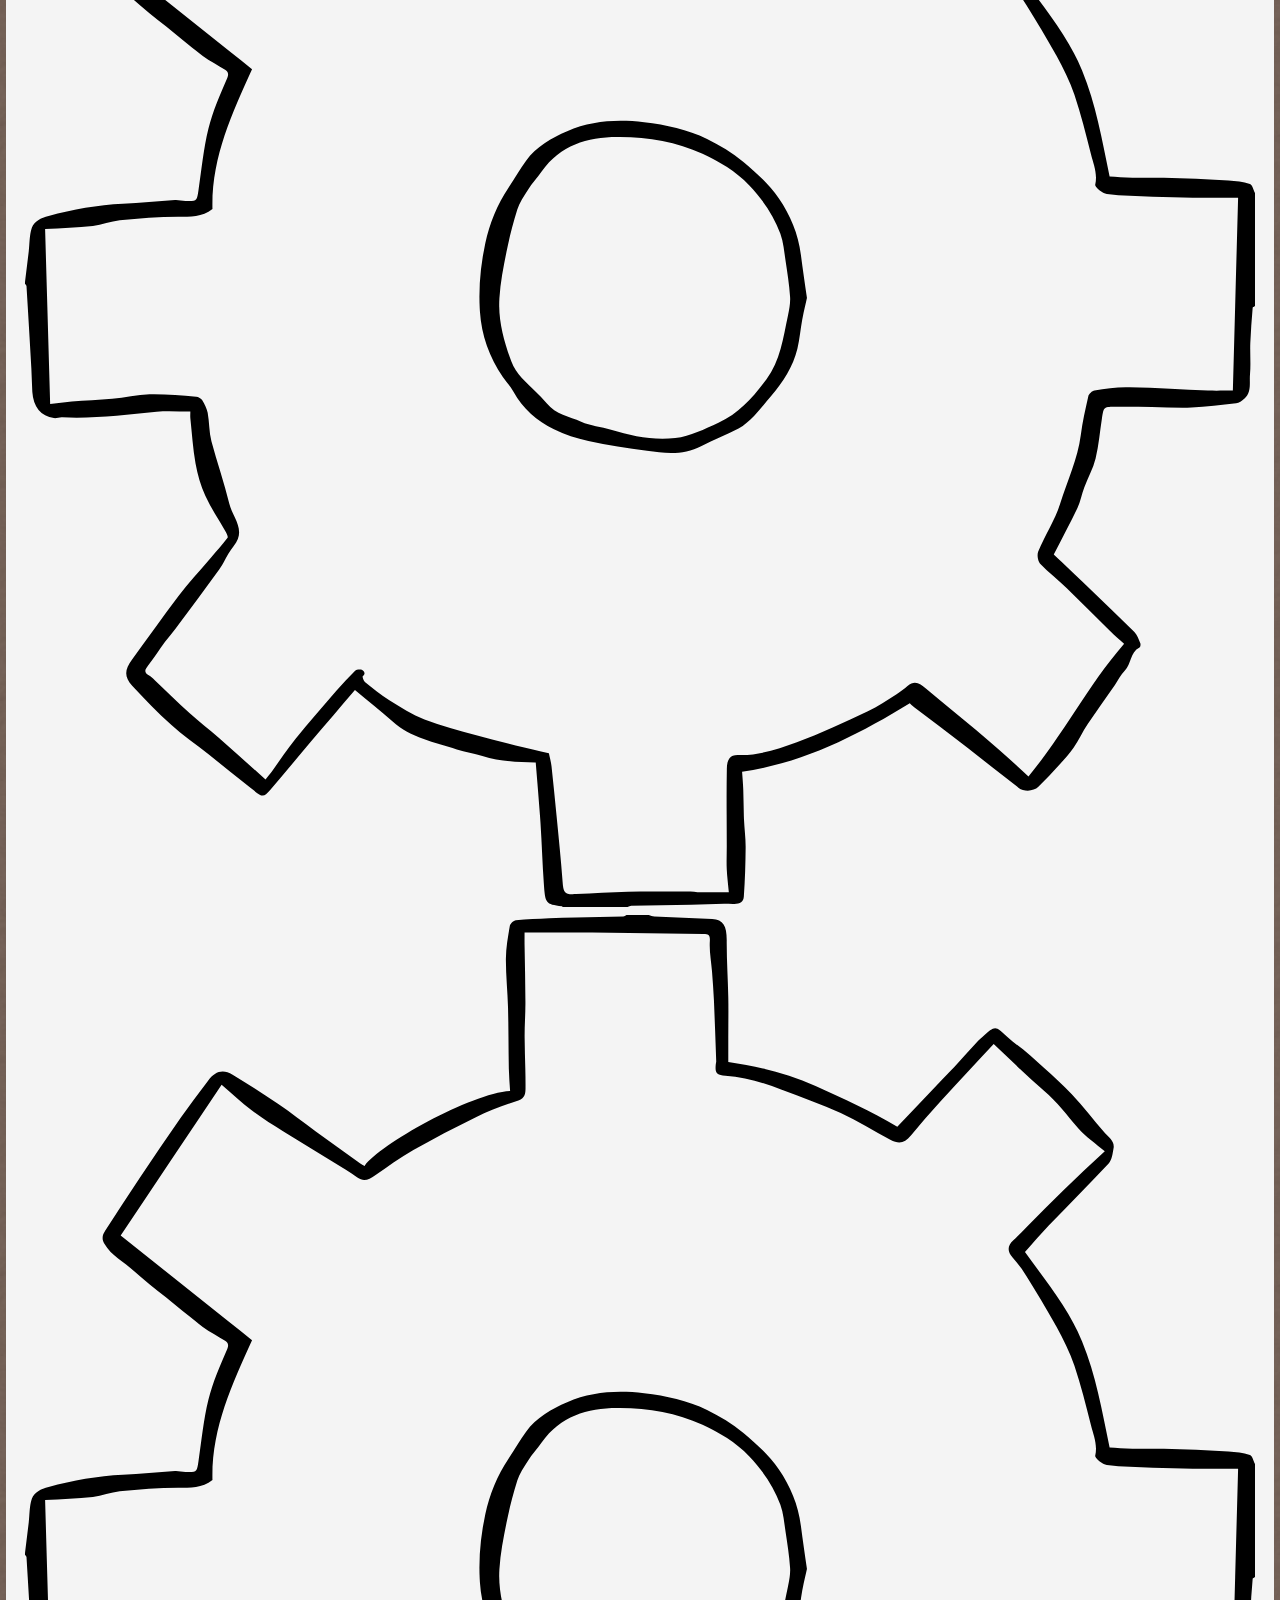
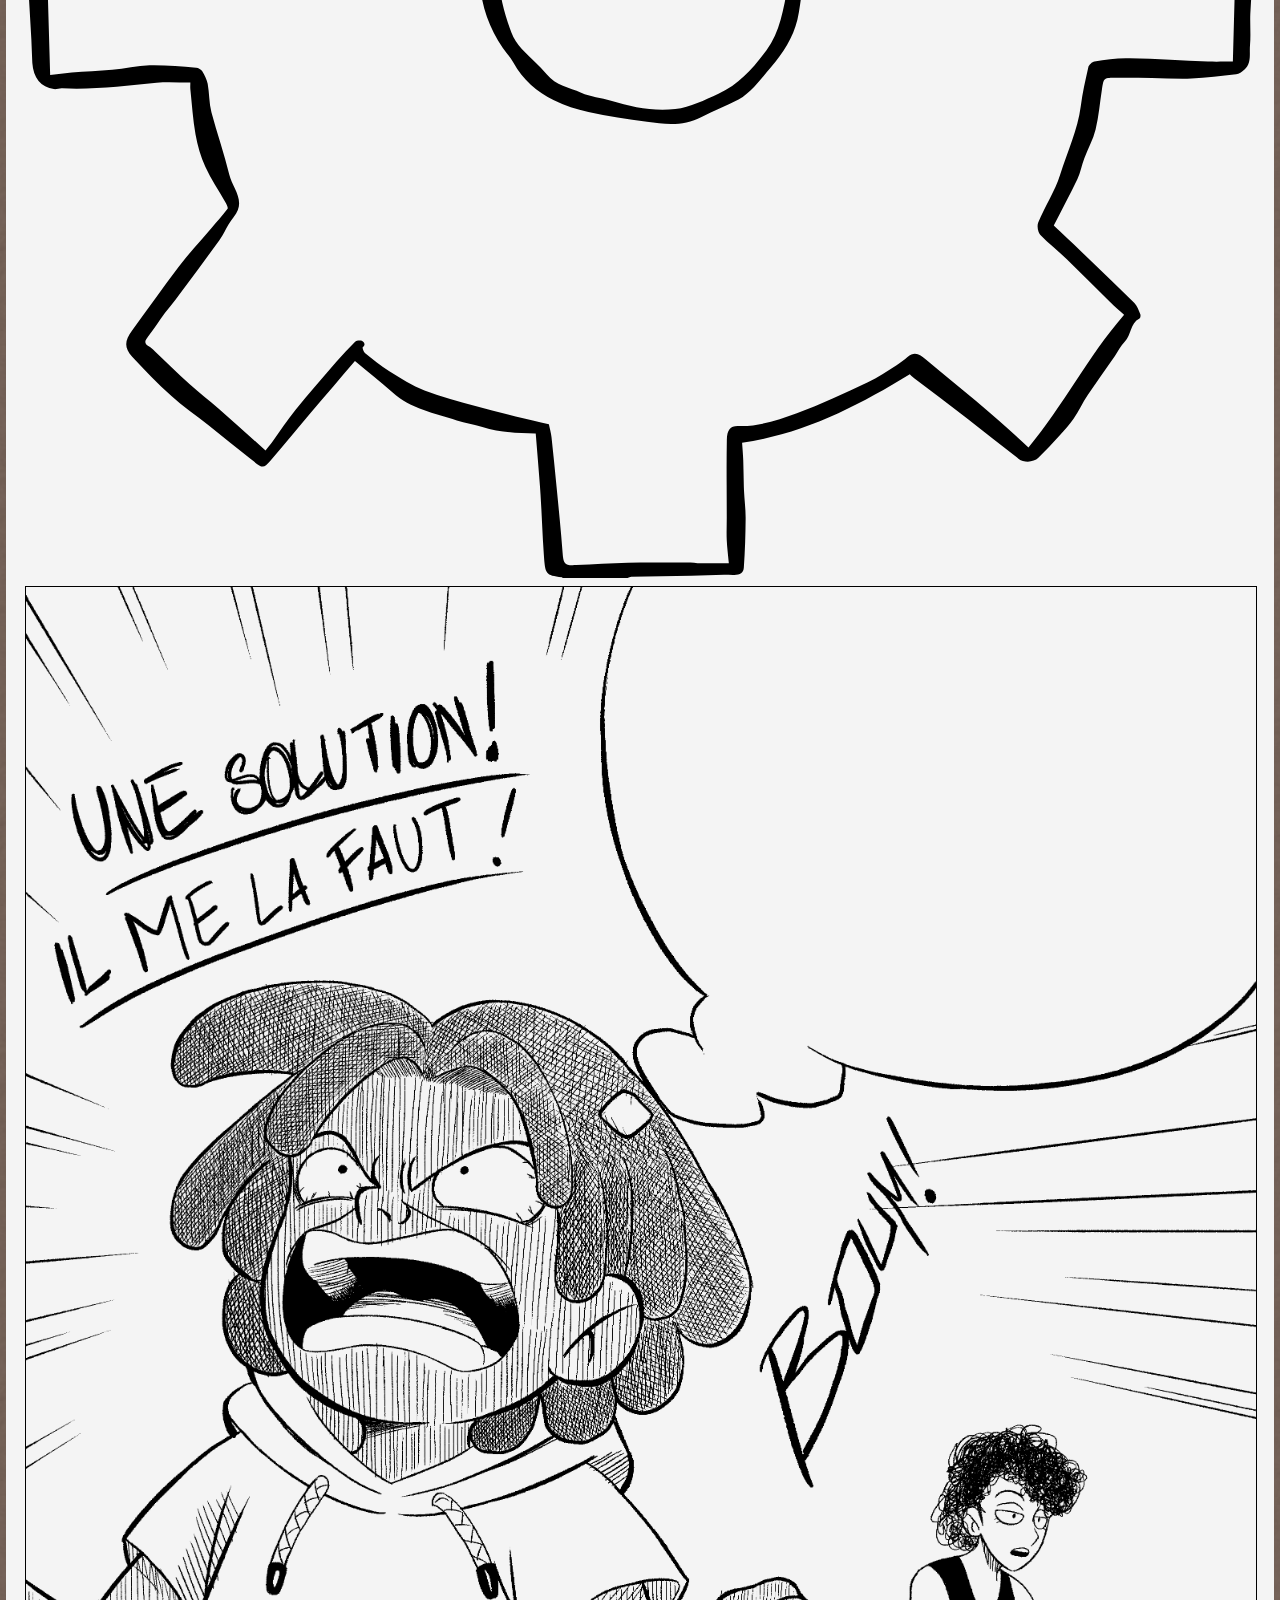
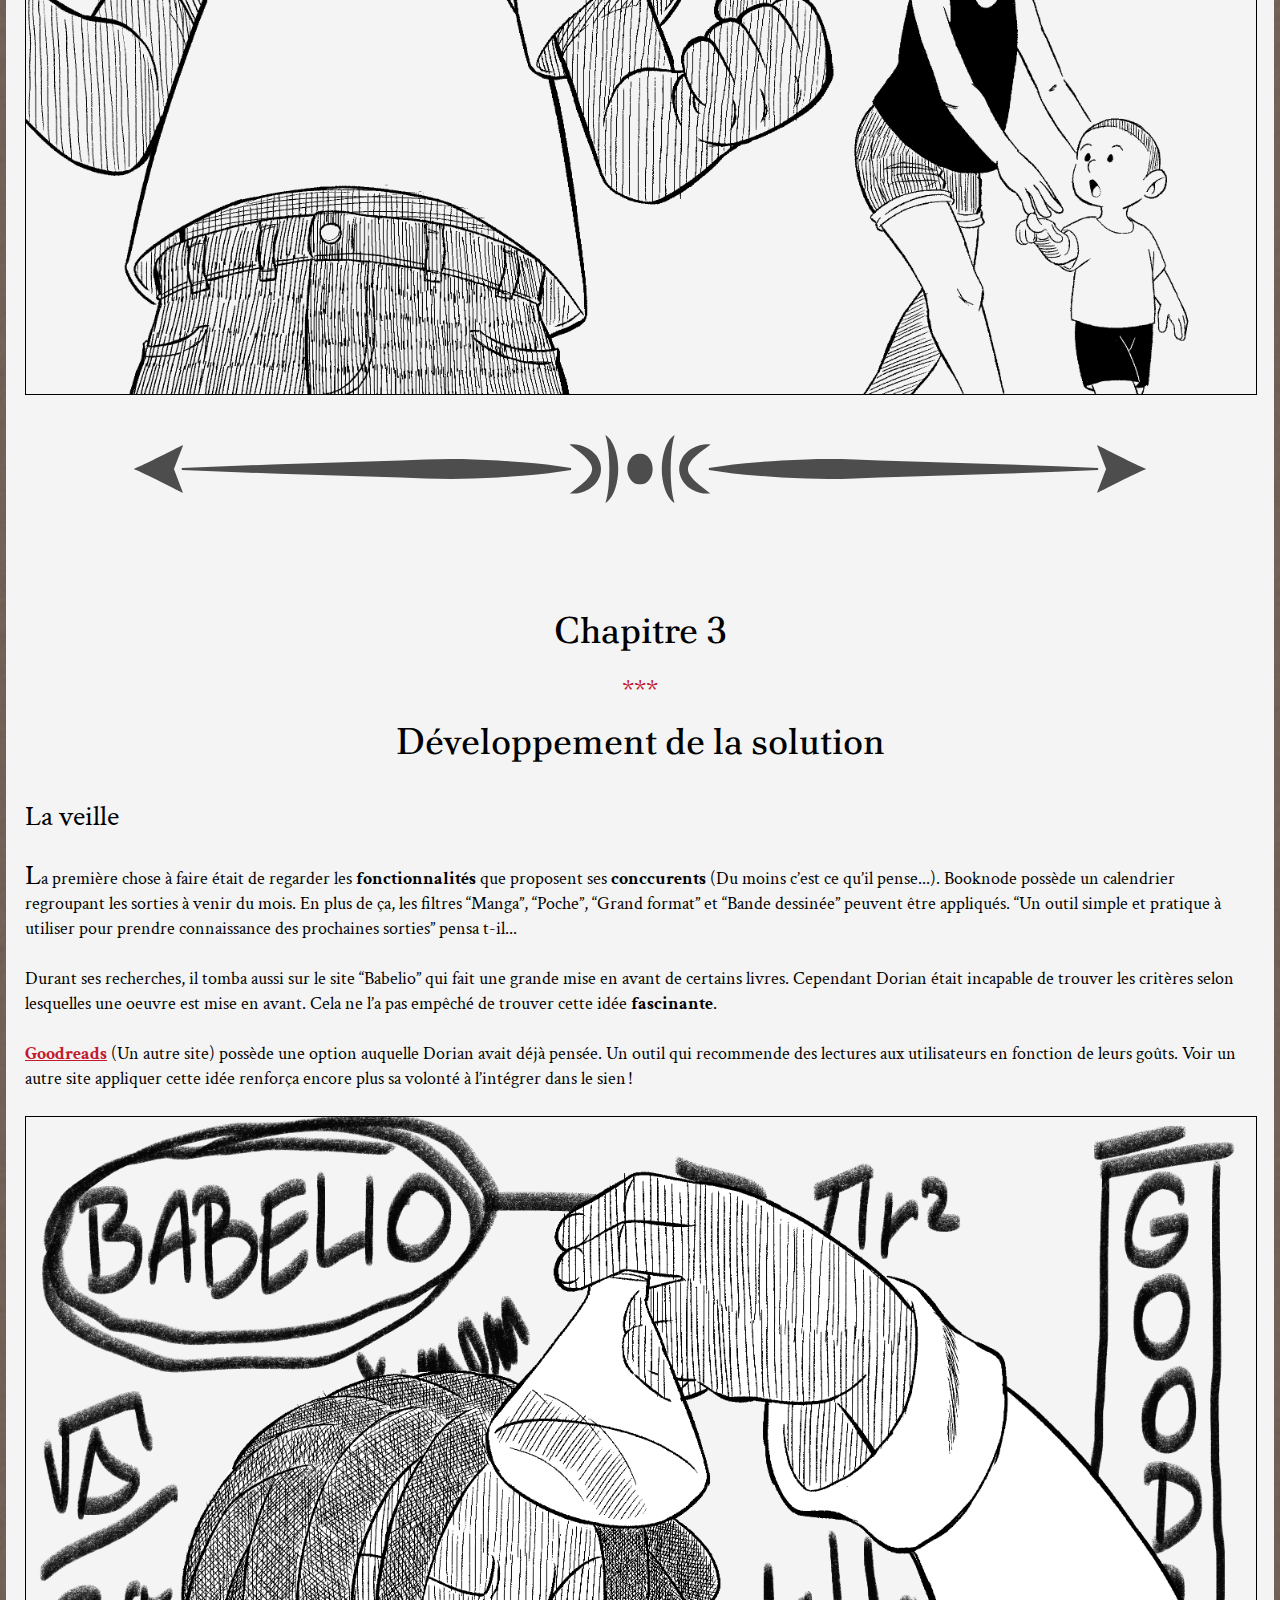
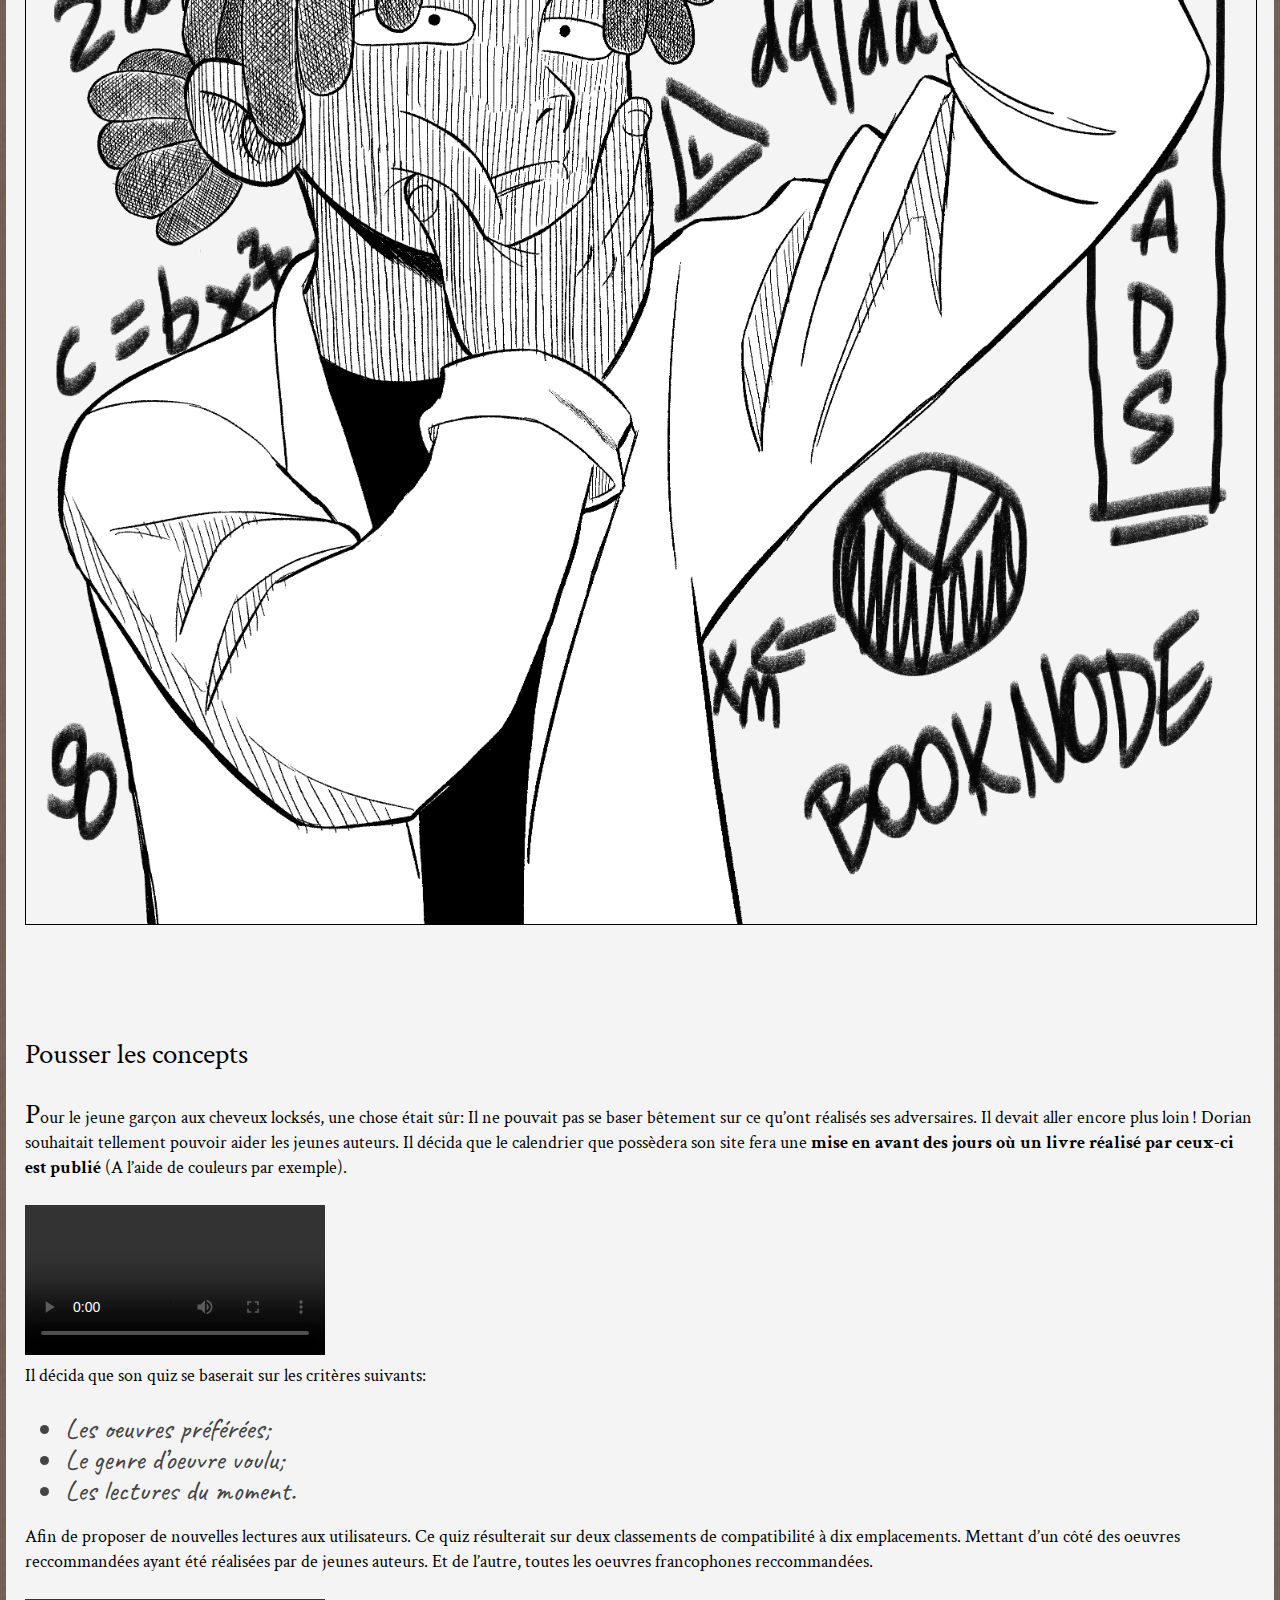
==== commit 9836b2f2: "Début correction espaces insécables et tout le tralala" ====
--- a/src/index.html
+++ b/src/index.html
@@ -76,10 +76,10 @@
           <div class="chapitre_1__contenu">
             <div class="chapitre_1__contenu__partie_1">
             <h3>Elaboration du guide d’entretien</h3>
-              <p><span class="dorinne">A</span>vant toute chose, un <a href="guide.html#guide">guide d’entretien</a> était nécessaire. Celui-ci aurait pour but de l’aider à développer une discussion avec les utilisateurs afin d’en <strong>extraire les problématiques</strong> tant convoitées. Dorian trouva cette épreuve assez facile, il se contenta d’imaginer lui même des problématiques présentes. Et d’orienter son questionnaire de sorte à voir si celles-ci sont avérées. La question maintenant était de savoir si ce guide était bon? Sans plus tarder, il s’empressa d’aller rencontrer les utilisateurs!</p>
-              <p class="handwritten red question1">Que pensez-vous de la communication faite autour des oeuvres francophones?</p>
-              <p class="handwritten red question2">Quels sont vos hobbies?</p>
-              <p class="handwritten red question3">Est-ce que vous vous intéressez aux autres médias???</p>
+              <p><span class="dorinne">A</span>vant toute chose, un <a href="guide.html#guide">guide d’entretien</a> était nécessaire. Celui-ci aurait pour but de l’aider à développer une discussion avec les utilisateurs afin d’en <strong>extraire les problématiques</strong> tant convoitées. Dorian trouva cette épreuve assez facile, il se contenta d’imaginer lui même des problématiques présentes. Et d’orienter son questionnaire de sorte à voir si celles-ci sont avérées. La question maintenant était de savoir si ce guide était bon&#8239;? Sans plus tarder, il s’empressa d’aller à la rencontre des utilisateurs&#8239;!</p>
+              <p class="handwritten red question1">Que pensez-vous de la communication faite autour des oeuvres francophones&#8239;?</p>
+              <p class="handwritten red question2">Quels sont vos hobbies&#8239;?</p>
+              <p class="handwritten red question3">Est-ce que vous vous intéressez aux autres médias&#8239;???</p>
             </div>
             <div class="chapitre_1__contenu__partie_2">
               <h3>Rencontre avec les utilisateurs</h3>
@@ -90,8 +90,8 @@
             <div class="chapitre_1__contenu__partie_3">
               <p><span class="dorinne">M</span>ais il voulait aller encore plus loin. Donc plutôt que de se limiter à l’interview des libraires, il se mit à interroger encore plus de personnes pour être sûr de son coup. À sa grande joie, son guide d’entretien lui a permis de faire ressortir trois problématiques à l’issue de ces <a href="https://docs.google.com/document/d/1tjhuFQTX6atg5KoEp7TT_OACip0ttKPVqm1U_bzy1ck/edit">vingts interviews</a>:</p>
               <ul>
-                <li class="handwritten">La concentration de lecteur dans un seul genre de lecture,</li>
-                <li class="handwritten">La communication effectuée autour des oeuvres francophones (Notamment les jeunes auteurs),</li>
+                <li class="handwritten">La concentration de lecteur dans un seul genre de lecture;</li>
+                <li class="handwritten">La communication effectuée autour des oeuvres francophones (Notamment les jeunes auteurs);</li>
                 <li class="handwritten">La difficulté que rencontre les oeuvres francophones à fonctionner à l’étranger.</li>
               </ul>
             </div>
@@ -104,11 +104,11 @@
         <section id="third_link" class="chapitre_2">
           <h2>Chapitre 2</br><span class="asterix">**</span></br>
           Le site pour les livres francophones</h2>
-          <h3>Des solutions!</h3>
-          <p><span class="dorinne">P</span>our Dorian, internet est LA solution contre les problèmes de communication. Mais une question lui taraudait l’esprit. Comment se fait-il que ce problème soit encore présent au 21e siècle dans ce cas? Les libraires lui ont dit que les maisons d’édition ont tendances à réaliser plus de communication autour de leurs auteurs à succès délaissant les autres. En plus de cela, Dorian pensa que le nombre de maison d’édition différentes pouvait aussi poser des difficultés pour suivre les différentes parutions. </p>
+          <h3>Des solutions&#8239;!</h3>
+          <p><span class="dorinne">P</span>our Dorian, internet est LA solution contre les problèmes de communication. Mais une question lui taraudait l’esprit. Comment se fait-il que ce problème soit encore présent au 21e siècle dans ce cas&#8239;? Les libraires lui ont dit que les maisons d’édition ont tendances à réaliser plus de communication autour de leurs auteurs à succès délaissant les autres. En plus de cela, Dorian pensa que le nombre de maison d’édition différentes pouvait aussi poser des difficultés pour suivre les différentes parutions. </p>
           <p class="important">“Un site internet regroupant l’ensemble des sorties francophones”,</p>
           <p>c’est la première hypothèse qui lui vint à l’esprit...</p>
-          <p class="right">Après quelques recherches, le jeune étudiant trouva le site <a href="https://www.babelio.com/">Babelio</a> et <a href="https://booknode.com/">Booknode</a> qui sont dans l’idée qu’il se fait de son site. Mais alors est-ce que le site auquel il pensait vaut-il vraiment le coup d’être réalisé? Aurait-il quelque chose de plus à proposer?</p>
+          <p class="right">Après quelques recherches, le jeune étudiant trouva le site <a href="https://www.babelio.com/">Babelio</a> et <a href="https://booknode.com/">Booknode</a> qui sont dans l’idée qu’il se fait de son site. Mais alors est-ce que le site auquel il pensait vaut-il vraiment le coup d’être réalisé&#8239;? Aurait-il quelque chose de plus à proposer&#8239;?</p>
           
           <div class="gear">
           <svg xmlns="http://www.w3.org/2000/svg" viewBox="0 0 773 794"><path d="M338 794c-.18-.26-.33-.73-.53-.76-10.45-1.2-10.52-1.94-11.4-14.13-.92-12.69-1.26-25.42-2.1-38.12-.84-12.75-2-25.48-3-38.12-10.79.02-22.3-.66-33.54-4.09-5.27-1.61-10.82-2.33-16.04-4.07-14.02-4.66-28.97-7.1-40.52-17.68-7.42-6.8-15.42-12.97-23.51-19.71-9.08 10.66-18.6 21.76-28.04 32.92-8.47 10.02-16.7 20.26-25.37 30.11-4.25 4.83-4.61 4.57-11.88-1.19-9.01-7.14-17.93-14.39-26.93-21.54-7.75-6.15-15.95-11.8-23.27-18.41-8.58-7.73-16.66-16.05-24.51-24.54-5.2-5.62-4.74-10.15-.06-16.52 9.76-13.28 19.17-26.82 29.18-39.9 6.41-8.38 13.63-16.13 20.48-24.17 3.5-4.1 7.15-8.09 10.34-12.41.53-.72-.76-3.04-1.54-4.42-4.14-7.32-8.97-14.32-12.43-21.95-2.91-6.41-4.91-13.41-6.15-20.35-1.67-9.29-2.25-18.78-3.25-28.18-.15-1.39-.02-2.81-.02-4.35-7.13 0-14.22-.56-21.2.11-19.77 1.89-39.47 4.49-59.4 3.49-1.71-.09-3.5.68-5.17.46-8.08-1.06-12.98-7.08-13.55-16.51-.29-4.83-.32-9.67-.59-14.49-.98-17.33-2-34.65-3.06-51.97-.03-.52-.62-1.01-.95-1.51v-1c.79-6.39 1.59-12.78 2.35-19.18.6-5 .36-10.28 1.96-14.93 1.48-4.33 5.71-6.19 10.52-7.48 15.33-4.11 30.79-6.85 46.65-7.63 10.95-.54 21.87-1.65 32.81-2.35 2.17-.14 4.38.53 6.58.57 7.19.15 7.12.1 8.14-6.61 1.96-12.97 3.16-26.14 6.3-38.83 2.7-10.93 7.3-21.46 11.82-31.83 1.3-2.98-.11-4.21-1.38-5.1-4.51-3.15-9.61-5.49-14.01-8.78-7.91-5.94-15.49-12.32-23.18-18.56-6.74-5.48-13.64-10.79-20.09-16.6-6.23-5.61-14.07-9.39-18.56-17.07-1.88-3.21-1.16-5.63.38-8.03 7.08-11.07 14.27-22.08 21.58-33 8.49-12.68 17.03-25.33 25.77-37.84 5.57-7.98 11.52-15.68 17.32-23.5 4.45-6.01 9.32-7.59 15.53-3.9 9.78 5.81 19.31 12.06 28.71 18.47 7.96 5.43 15.55 11.38 23.35 17.04 9.3 6.75 18.63 13.45 27.96 20.14.93.66 1.95 1.19 2.93 1.78 9.28-13.48 67.04-45.71 91.44-47.1-.28-4.81-.73-9.62-.81-14.44-.23-12.74-.15-25.48-.5-38.21-.27-10.17-1.4-20.33-1.34-30.49.04-6.87 1.29-13.76 2.46-20.56.25-1.43 2.39-3.46 3.84-3.61 6.94-.76 13.93-1.04 20.91-1.35 5.54-.24 11.09-.29 16.64-.4 9.98-.21 19.95-.39 29.93-.66.68-.02 1.34-.63 2.01-.96h14c1.17.34 2.33.92 3.51.98 12.12.56 24.24.95 36.36 1.58 7.04.36 9.19 4.42 9.13 13.52-.08 11.85.74 23.7.98 35.56.17 8.5 0 17.01 0 25.52v15.28c19.05 2.75 37.21 7.05 54.85 15.01 17.47 7.88 34.82 15.74 51.37 25.65 7.31-7.72 14.55-15.39 21.82-23.03 4.75-4.99 9.6-9.87 14.3-14.91 4.96-5.31 9.79-10.76 14.71-16.12.86-.93 1.87-1.72 2.81-2.57 7.99-7.22 7.92-7.05 15.57.13 4.5 4.22 9.76 7.62 14.36 11.75 8.8 7.89 17.74 15.67 25.93 24.17 7.44 7.72 13.82 16.47 20.97 24.49 2.6 2.91 6.24 5.14 5.44 9.64-.58 3.28-1.02 7.26-3.08 9.48-12.26 13.19-25.06 25.89-37.51 38.9-5.47 5.72-10.58 11.79-15.08 16.83 12.86 17.97 27.17 34.93 35.89 56.19 8.7 21.2 12.48 43.25 17.3 66.55 4 .24 9.17.71 14.36.84 6.55.16 13.12-.13 19.67.07 13.57.42 27.14.91 40.7 1.63 4.53.24 9.17.83 13.46 2.18 1.51.48 2.16 3.71 3.2 5.68v71c-.51.39-1.45.74-1.48 1.17-.58 7.36-1.22 14.72-1.49 22.09-.24 6.56.39 13.18-.19 19.69-.47 5.23 1.14 11.21-3.6 15.42-1.44 1.28-3.31 2.62-5.12 2.84-9.33 1.12-18.68 2.25-28.06 2.66-8.3.36-16.65-.28-24.97-.39-7.93-.11-15.87-.24-23.79-.11-6.35.11-6.4.27-7.5 7.29-1.33 8.42-1.99 16.99-4 25.24-1.53 6.28-4.82 12.11-7.12 18.22-1.58 4.22-2.35 8.79-4.28 12.82-4.72 9.87-9.91 19.51-14.89 29.22 7.02 6.67 14.94 14.14 22.79 21.66 9.35 8.96 18.75 17.87 27.89 27.03 1.82 1.82 2.68 4.66 3.72 7.14.31.74.02 2.45-.51 2.72-6.03 3.03-5.1 10.4-9.31 14.64-2.49 2.5-4.1 5.87-6.15 8.82-5.69 8.19-11.54 16.27-17.07 24.56-3.21 4.81-5.67 10.12-8.91 14.91-2.52 3.72-5.61 7.08-8.64 10.42-4.39 4.83-8.84 9.61-13.48 14.19-2.96 2.92-9.03 3.22-12.36.65-10.99-8.5-21.81-17.24-32.81-25.73-10.89-8.39-21.93-16.58-32.88-24.89-1.25-.95-2.33-2.12-2.76-2.52-32.99 20.19-66.71 37.48-105.4 42.99.2 2.95.59 7.09.74 11.23.23 6.2.19 12.4.45 18.6.25 5.91 1.1 11.82 1.05 17.73-.08 10.33-.4 20.68-1.15 30.98-.25 3.37-2.63 4.71-6.78 4.5-8.72-.45-17.49.35-26.25.53-12.56.27-25.12.42-37.68.7-1.01.02-2.01.64-3.01.98h-40Zm352.7-165.62c-2.64-2.4-5.8-5.11-8.77-8.02-9.15-9-18.12-18.18-27.35-27.09-5.34-5.15-11.34-9.64-16.42-15.03-1.59-1.69-2.3-5.82-1.39-7.97 4.3-10.12 10.47-19.57 13.77-29.96 4.55-14.29 11.02-28.04 12.99-43.16 1.07-8.21 2.87-16.34 4.73-24.42.34-1.47 2.38-3.4 3.86-3.62 6.52-.98 13.12-1.85 19.7-1.93 9.31-.11 18.64.47 27.95.85 7.89.32 15.77.85 23.66 1.13 4.73.17 9.47.03 15.67.03 1.1-40.68 2.22-81.62 3.29-121.21-9.5 0-19 .06-28.49-.02-8.4-.07-16.79-.2-25.18-.51-9.62-.37-19.28-.55-28.81-1.74-2.78-.35-7.64-4.42-7.32-5.82 1.59-6.95-1.08-12.97-2.66-19.19-3.19-12.53-6.28-25.14-10.4-37.37-2.86-8.47-6.97-16.61-11.26-24.5-5.83-10.73-12.24-21.16-18.66-31.56-2.62-4.24-5.71-8.23-8.95-12.02-3.33-3.9-3.37-7.23.32-10.69 3.15-2.96 6.11-6.12 9.16-9.18 7.38-7.39 14.66-14.89 22.18-22.14 8.63-8.33 17.48-16.43 26.3-24.7-5.71-4.86-12.09-9.05-16.85-14.63-6.88-8.07-13.14-16.53-21.37-23.5-10.96-9.28-21.12-19.53-31.62-29.37-11.43 12.34-22.7 24.34-33.77 36.51-6.26 6.88-12.3 13.95-18.25 21.1-3.88 4.66-7.3 5.66-12.96 2.64-10.41-5.56-20.45-11.9-31.15-16.81-12.06-5.53-24.66-9.88-37.06-14.67-11.44-4.42-23.12-7.9-35.44-8.84-5.62-.43-6.57-1.68-6.02-7.18.06-.59.3-1.18.28-1.76-.45-12.69-.88-25.38-1.43-38.07-.27-6.16-.75-12.3-1.22-18.45-.48-6.33-1.76-12.69-1.37-18.95.24-3.88-.73-4.53-3.92-4.57-23.33-.3-46.66-.72-69.99-.96-14.1-.14-28.2-.03-42.52-.03 0 3.09-.03 5.41 0 7.73.19 12.12.5 24.23.54 36.35.03 7.23-.54 14.46-.5 21.69.07 10.64.63 21.27.57 31.91-.02 3.03-.15 6.36-4.48 7.83-8.95 3.04-17.91 6.26-26.41 10.36a661.745 661.745 0 0 0-39.59 20.74c-8.4 4.77-16.22 10.58-24.2 16.06-3.53 2.42-6.9 4.25-11.01 1.33-2.37-1.68-4.78-3.31-7.25-4.83-13.15-8.09-26.37-16.05-39.46-24.23-6.79-4.24-13.58-8.53-19.95-13.35-6.23-4.71-11.93-10.13-18.66-15.93-21.32 31.83-42.61 63.61-63.43 94.69 27.54 21.97 55.14 43.99 82.56 65.87-13.03 28.52-25.68 56.41-24.87 87.83-6.54 5.11-13.88 4.86-21.55 4.89-12.25.04-24.52 1.05-36.72 2.22-5.69.55-11.2 2.98-16.89 3.59-9.7 1.04-19.48 1.31-30.02 1.95 1.05 36.57 2.11 73.38 3.17 109.97 4.52-.54 9.02-1.23 13.55-1.58 8.46-.65 16.96-.9 25.41-1.7 7.87-.75 15.67-2.7 23.53-2.87 9.75-.21 19.53.79 29.29 1.48 1.35.1 3.15 1.08 3.82 2.2 1.48 2.46 2.9 5.19 3.4 7.97 1.06 5.91.85 12.1 2.35 17.87 3.42 13.13 8.08 25.96 11.21 39.15 2.06 8.69 11.07 16.82 2.7 26.9-3.56 4.28-5.63 9.76-8.91 14.32-9.09 12.65-18.43 25.13-27.72 37.64-2.05 2.76-4.4 5.29-6.42 8.06-3.67 5.02-7.04 10.28-10.86 15.18-1.92 2.45-2.38 4.03.61 5.77 1.4.81 2.61 1.99 3.79 3.11 7.27 6.9 14.37 13.98 21.8 20.71 5.94 5.38 12.36 10.22 18.39 15.5 9.79 8.56 19.44 17.29 29.41 26.19 1.22-1.54 2.91-3.53 4.44-5.64 4.79-6.59 9.22-13.47 14.35-19.79 8.34-10.27 17.07-20.23 25.73-30.23 3.73-4.31 7.59-8.54 11.65-12.54.9-.88 3.1-1.15 4.34-.7.74.27 3.07 2.12.58 4.01-.32.24.45 2.88 1.36 3.62 4.99 4.02 9.94 8.16 15.36 11.54 7.12 4.44 14.34 9.05 22.11 12.07 10.55 4.09 21.63 6.86 32.55 9.96 8.18 2.32 16.44 4.32 24.7 6.34 7.27 1.78 14.58 3.39 20.91 4.85.65 3.1 1.39 5.6 1.66 8.16 1.13 10.34 2.16 20.7 3.15 31.06 1.33 13.84 2.78 27.68 3.81 41.55.53 7.2 1.41 8.23 8.6 7.82 10.81-.63 21.63-1.3 32.45-1.52 13.1-.26 26.21-.07 39.32-.05 1.48 0 2.96.32 4.43.33 6.7.04 13.41.02 19.67.02-.45-4.87-1.09-9.71-1.31-14.57-.21-4.85.02-9.72.01-14.58 0-16.1-.25-32.19.05-48.28.12-6.57 2.3-9.02 7.29-8.83 12.96.49 24.97-3.75 36.69-7.99 15.24-5.5 29.93-12.58 44.64-19.45 6.31-2.94 12.12-6.98 18.06-10.67 2.43-1.51 4.68-3.33 6.87-5.17 4.66-3.92 7.96-1.44 11.73 1.77 10.24 8.72 20.79 17.08 31.15 25.65 5.07 4.2 10.06 8.5 14.98 12.88 6.23 5.54 12.35 11.21 18.15 16.49 21.9-26.26 37.28-57.15 60-83.26Z"/><path d="M491.41 410.95c-.93 4.26-2.09 9-2.96 13.79-1.11 6.06-1.58 12.27-3.03 18.23-2.74 11.26-8.89 20.76-16.37 29.47-3.64 4.24-7 8.74-10.88 12.74-2.89 2.97-6.11 5.91-9.73 7.82-7.57 4-15.69 6.97-23.24 11-11.12 5.94-22.72 4.66-34.32 3.04-12.32-1.72-24.65-3.55-36.81-6.15-7.42-1.59-14.87-3.97-21.64-7.35-10.7-5.33-19.59-13.05-25.53-23.81-1.8-3.26-4.48-6.03-6.6-9.13-8.52-12.46-13.43-26.06-14.41-41.31-.94-14.52.38-28.85 3.42-42.85 2.68-12.35 7.51-24.19 14.65-34.89 3.72-5.57 7.05-11.41 10.96-16.84 6.49-9.02 15.92-14.28 25.82-18.53 15.52-6.66 31.53-7.52 48.39-5.59 13.91 1.59 27.14 4.5 39.53 10.52 8 3.89 15.86 8.6 22.67 14.28 8.18 6.82 16.38 14.22 22.37 22.9 7.22 10.46 12.27 22.45 13.91 35.47 1.12 8.87 2.48 17.71 3.82 27.2ZM372.3 309.88c-19.08-.01-35.77 5.24-47.5 21.55-2.84 3.96-6.1 7.63-8.76 11.7-2.54 3.9-5.26 7.93-6.64 12.3-2.75 8.69-4.99 17.59-6.79 26.53-1.93 9.64-3.84 19.38-4.46 29.16-.87 13.76 2.77 27.01 7.53 39.82 1.4 3.78 3.84 7.4 6.56 10.42 4.96 5.52 10.99 10.12 15.62 15.87 5.72 7.08 14.24 8.28 21.65 11.58 5.85 2.6 12.59 3.1 18.8 5 13.19 4.03 26.6 6.75 40.37 5.18 9.64-1.1 18.27-5.67 27.13-9.62 13.21-5.89 21.91-16.18 30.09-27.17 8.8-11.82 10.57-26.23 13.57-40.1.85-3.9 1.63-8 1.35-11.93-.53-7.59-1.73-15.14-2.86-22.68-.85-5.67-1.3-11.57-3.23-16.88-4.2-11.55-11.05-21.37-19.64-30.42-8.45-8.9-18.77-14.88-29.29-19.76-16.69-7.74-34.91-10.74-53.52-10.54Z"/></svg>            
@@ -124,20 +124,20 @@
     <h3>La veille</h3>
     <p><span class="dorinne">L</span>a première chose à faire était de regarder les <strong>fonctionnalités</strong> que proposent ses <strong>conccurents</strong> (Du moins c’est ce qu’il pense...). Booknode possède un calendrier regroupant les sorties à venir du mois. En plus de ça, les filtres “Manga”, “Poche”, “Grand format” et “Bande dessinée” peuvent être appliqués. “Un outil simple et pratique à utiliser pour prendre connaissance des prochaines sorties” pensa t-il...</p>
     <p class="right">Durant ses recherches, il tomba aussi sur le site “Babelio” qui fait une grande mise en avant de certains livres. Cependant Dorian était incapable de trouver les critères selon lesquelles une oeuvre est mise en avant. Cela ne l’a pas empêché de trouver cette idée <strong>fascinante</strong>.</p>
-    <p> <a href="https://www.goodreads.com/">Goodreads</a> (Un autre site) possède une option auquelle Dorian avait déjà pensée. Un outil qui recommende des lectures aux utilisateurs en fonction de leurs goûts. Voir un autre site appliquer cette idée renforça encore plus sa volonté à l’intégrer dans le sien!!</p>
+    <p> <a href="https://www.goodreads.com/">Goodreads</a> (Un autre site) possède une option auquelle Dorian avait déjà pensée. Un outil qui recommende des lectures aux utilisateurs en fonction de leurs goûts. Voir un autre site appliquer cette idée renforça encore plus sa volonté à l’intégrer dans le sien&#8239;!</p>
     <img class="searcher" src="assets/images/illustration_chapitre_3.png" srcset="assets/images/illustration_chapitre_3_2x.png 2x" alt="Dorian développant sa solution">  
 </div>
     <div class="chapitre_3__contenu__partie_2">
       <h3>Pousser les concepts</h3>
-      <p><span class="dorinne">P</span>our le jeune garçon aux cheveux locksés, une chose était sûr: Il ne pouvait pas se baser bêtement sur ce qu’ont réalisés ses adversaires. Il devait aller encore plus loin! Dorian souhaitait tellement pouvoir aider les jeunes auteurs. Il décida que le calendrier que possèdera son site fera une <strong>mise en avant des jours où un livre réalisé par ceux-ci est publié</strong> (A l’aide de couleurs par exemple). </p>
+      <p><span class="dorinne">P</span>our le jeune garçon aux cheveux locksés, une chose était sûr: Il ne pouvait pas se baser bêtement sur ce qu’ont réalisés ses adversaires. Il devait aller encore plus loin&#8239;! Dorian souhaitait tellement pouvoir aider les jeunes auteurs. Il décida que le calendrier que possèdera son site fera une <strong>mise en avant des jours où un livre réalisé par ceux-ci est publié</strong> (A l’aide de couleurs par exemple). </p>
         
       <video controls class="chapitre_3__video" src="assets/videos/prototype_1.mp4"></video>
     </div>
     <div class="chapitre_3__contenu__partie_3">
       <p>Il décida que son quiz se baserait sur les critères suivants:</p>
       <ul>
-        <li class="handwritten">Les oeuvres préférées,</li>
-        <li class="handwritten">Le genre d’oeuvre voulu,</li>
+        <li class="handwritten">Les oeuvres préférées;</li>
+        <li class="handwritten">Le genre d’oeuvre voulu;</li>
         <li class="handwritten">Les lectures du moment.</li>
       </ul>
       <p>Afin de proposer de nouvelles lectures aux utilisateurs. Ce quiz résulterait sur deux classements de compatibilité à dix emplacements. Mettant d’un côté des oeuvres reccommandées ayant été réalisées par de jeunes auteurs. Et de l’autre, toutes les oeuvres francophones reccommandées.</p>
@@ -169,11 +169,11 @@
             <div class="chapitre_4__contenu__partie_2">
               <ul>
                 <li>
-                  <span class="question">Pourquoi se limiter aux oeuvres françaises?</span>
-                  <p>Depuis tout petit je souhaite devenir auteur de manga. On a la chance d’avoir un marché qui se crée petit à petit autour des mangas français. Je souhaite donc y contribuer. De plus, lorsque les consignes du TFA ont été données, j’arrivais vers la fin de ma lecture des Harry Potters. Je me suis donc dit “Tiens pourquoi ne pas élargir mon champ d’action, et m’intéresser à l’ensemble des oeuvres francophones plutôt que juste les mangas français?”</p>
+                  <span class="question">Pourquoi se limiter aux oeuvres françaises&#8239;?</span>
+                  <p>Depuis tout petit je souhaite devenir auteur de manga. On a la chance d’avoir un marché qui se crée petit à petit autour des mangas français. Je souhaite donc y contribuer. De plus, lorsque les consignes du TFA ont été données, j’arrivais vers la fin de ma lecture des Harry Potters. Je me suis donc dit “Tiens pourquoi ne pas élargir mon champ d’action, et m’intéresser à l’ensemble des oeuvres francophones plutôt que juste les mangas français&#8239;?”</p>
                 </li>
                 <li>
-                  <span class="question">En quoi est-ce que le bouton aléatoire est pertinant?</span>
+                  <span class="question">En quoi est-ce que le bouton aléatoire est pertinant&#8239;?</span>
                   <p>Lors de mes interviews, certains utilisateurs me disaient qu’ils n’avaient pas vraiment de genre préféré (Ou soit se forçaient à en trouver afin de répondre à ma question). Ce bouton aurait pour but d’aider les utilisateurs qui sont dans ce cas là à trouver une nouvelle oeuvre sans passer par le quiz.</p>
                 </li>
               </ul>
@@ -181,7 +181,7 @@
             <div class="chapitre_4__contenu__partie_3">
               <ul>
                 <li>
-                  <span class="question">Qu’est-ce que ton site apporte plus que les autres?</span>
+                  <span class="question">Qu’est-ce que ton site apporte plus que les autres&#8239;?</span>
                   <p>Mon site se concentre sur les oeuvres francophones, bien que sur les autres sites certains filtres existent. Pour une raison que j’ignore, il n’y a aucun filtre qui dévoile QUE les oeuvres francophones. De plus, ce site aura aussi pour but de mettre en avant les jeunes auteurs. Là où les sites concurrents sont plus dans l’idée d’un réseau social autour de l’univers des livres et mettent en avant certaines oeuvres sans critères spécifiques (Du moins je n’en ai pas trouvé).</p>
                 </li>
               </ul>
@@ -196,7 +196,7 @@
         <section id="sixth_link" class="chapitre_5">
           <h2>Chapitre 5</br><span class="asterix">*****</span></br>Une nouvelle aventure</h2>
           <h3>Vers la réalisation du projet</h3>
-          <p>Epuisée, Dorian était tout de même heureux. Toutes ces longues conversations qu’il a passé avec les utilisateurs, tous ces longs moments de réflexion, toutes ces analyses... Il le sait, il en est ressorti plus fort! Mais tant de question restent en suspens. Quel apparence aura son site? Sera t-il en mesure de le réaliser? Est-ce que les décisions prises sont les bonnes?</p>
+          <p>Epuisée, Dorian était tout de même heureux. Toutes ces longues conversations qu’il a eu avec les utilisateurs, tous ces longs moments de réflexion, toutes ces analyses... Il le sait, il en est ressorti plus fort&#8239;! Mais tant de questions restent en suspens. Quelle apparence aura son site&#8239;? Sera t-il en mesure de le réaliser&#8239;? Est-ce que les décisions prises sont les bonnes&#8239;?</p>
           <p>Malgré tout il n’ a qu’une seule hâte, </p>
           <p class="important">voir à quoi ressemblera son projet final...</p>
           <img src="assets/images/illustration_chapitre_5.jpg" srcset="assets/images/illustration_chapitre_5_2x.jpg 2x" alt="Dorian heureux">
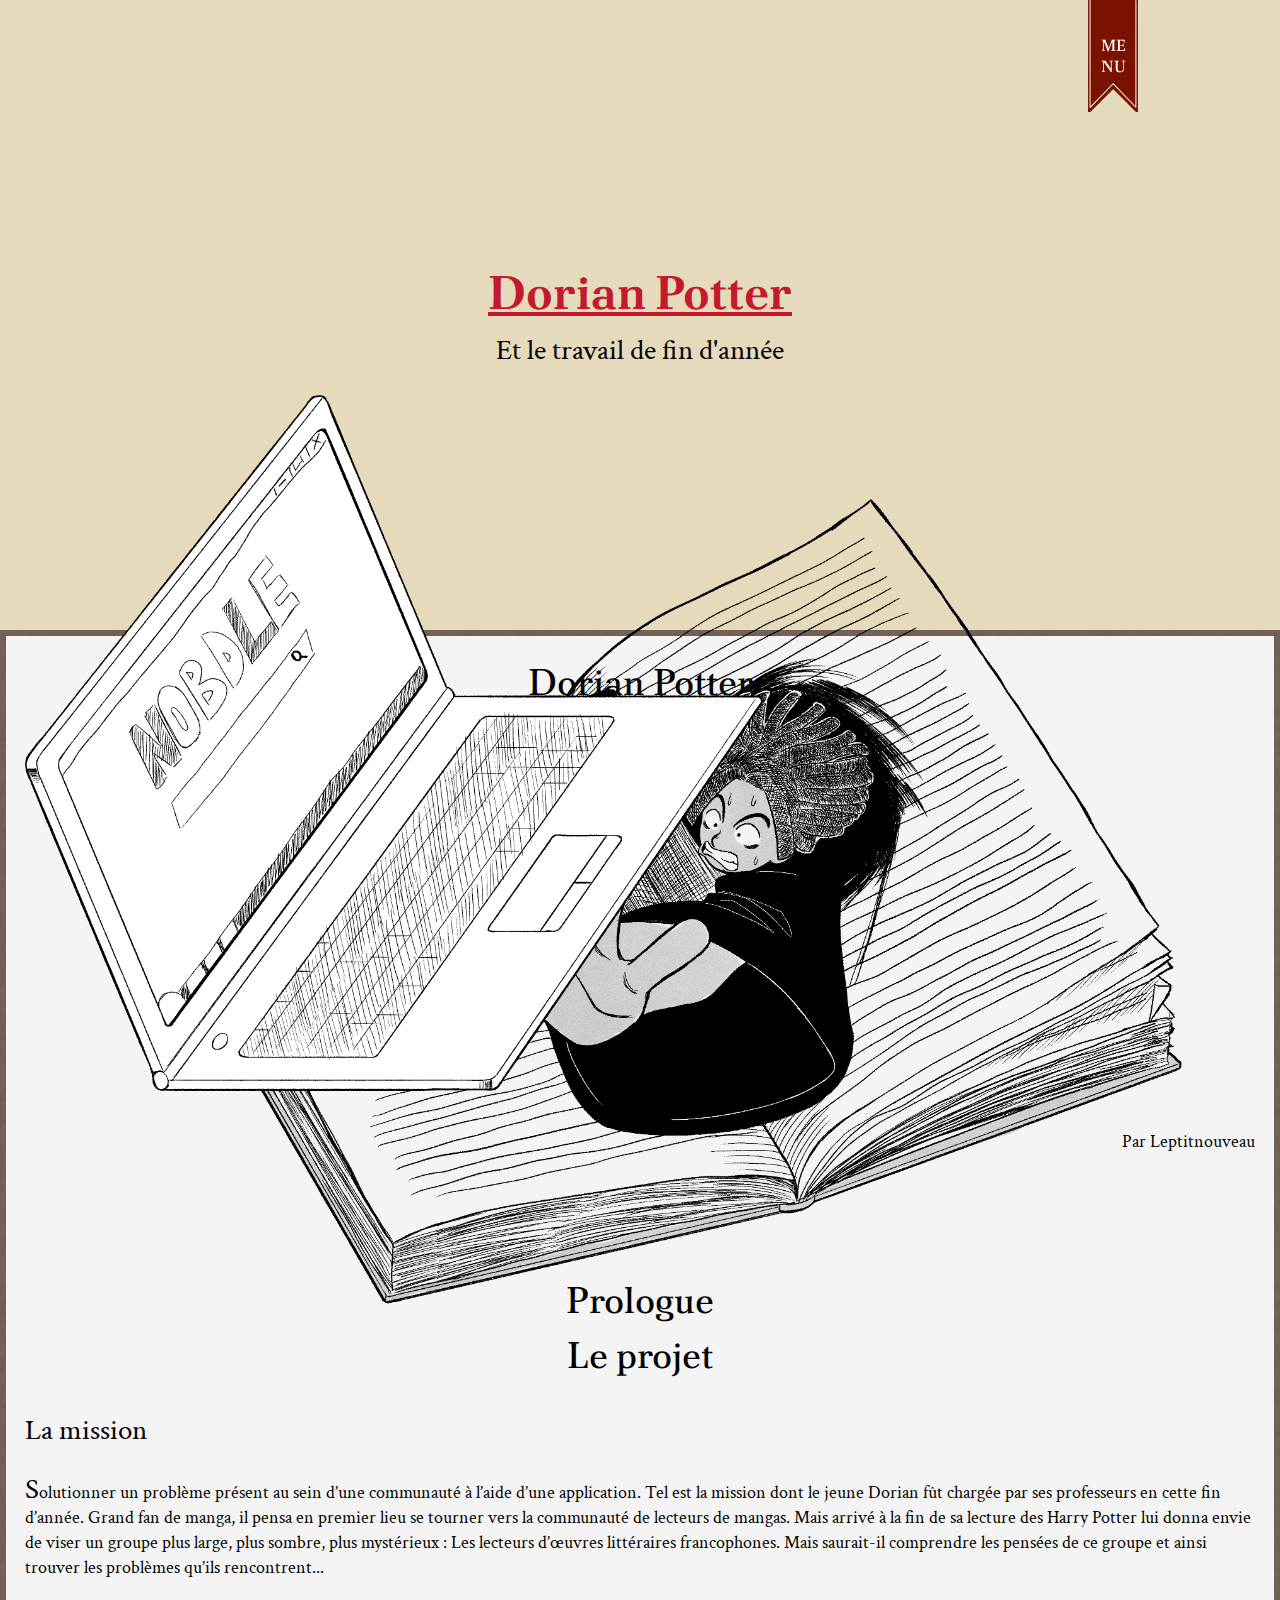
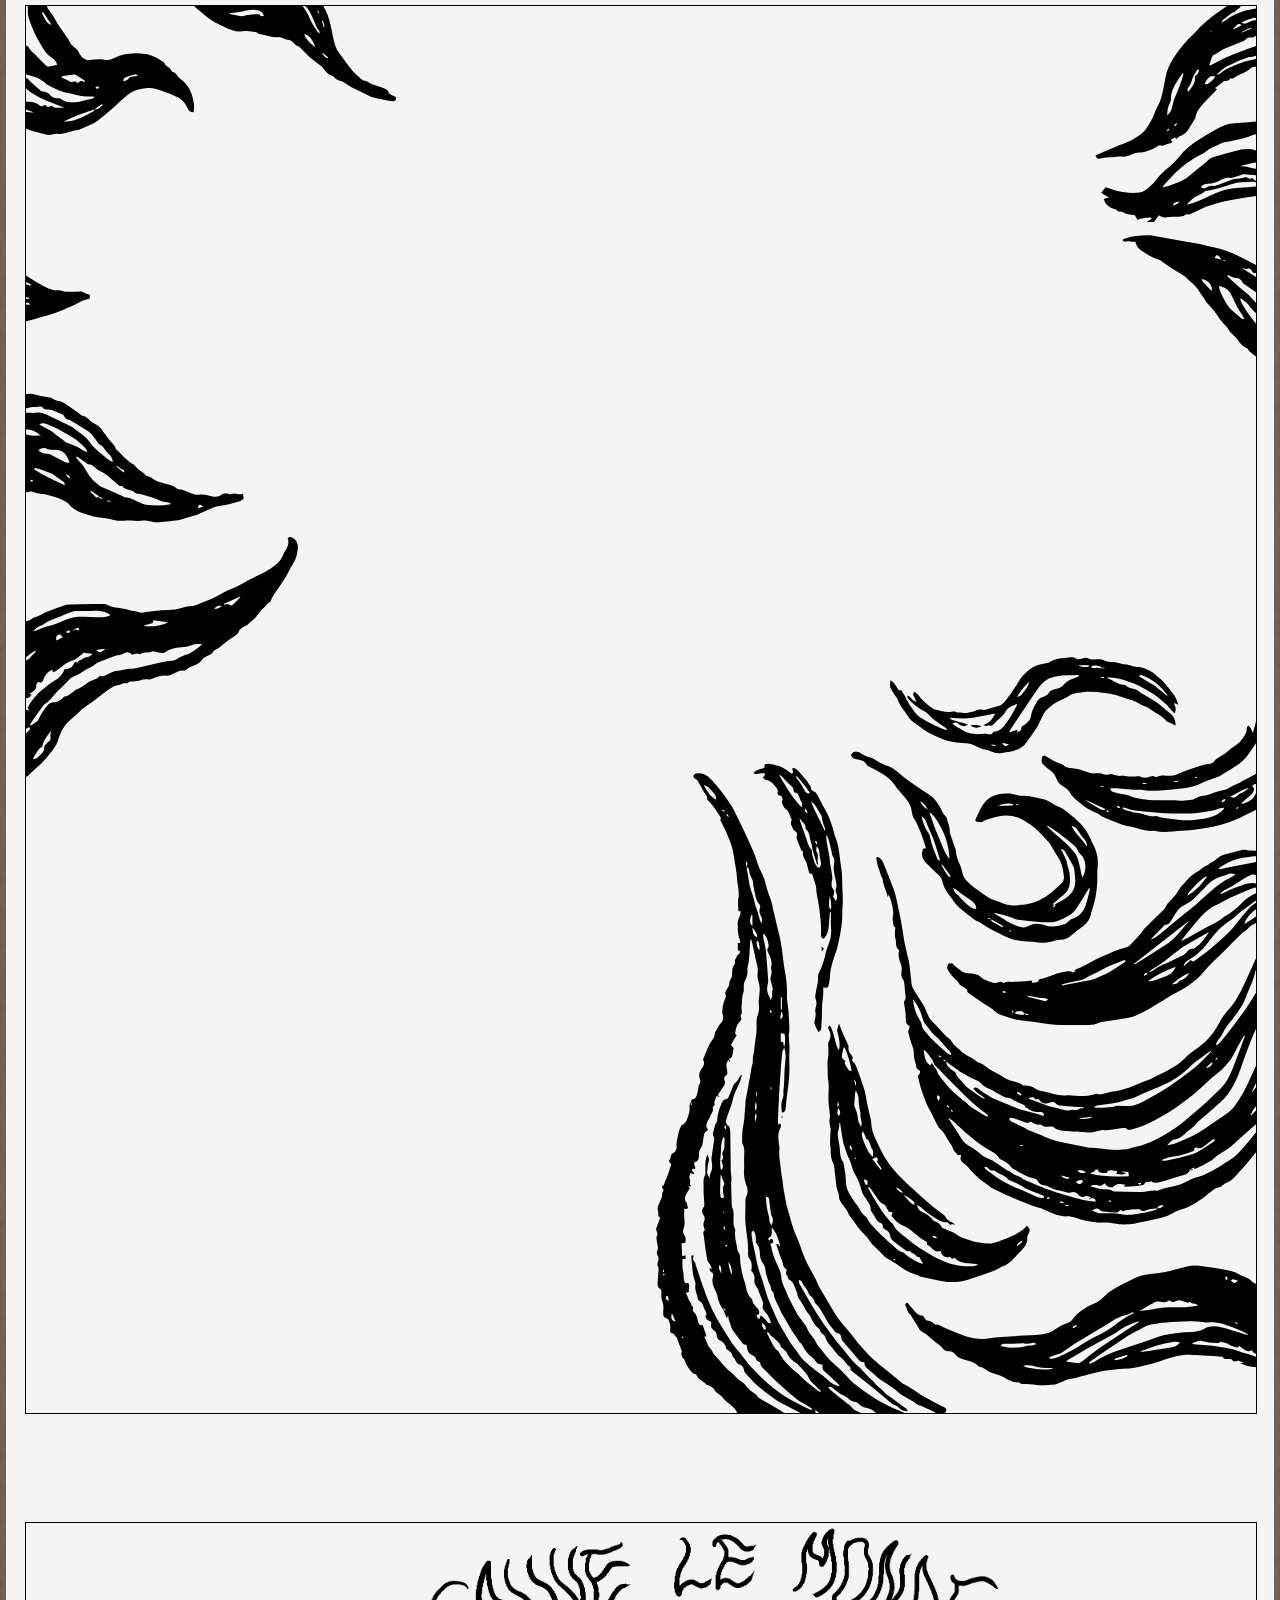
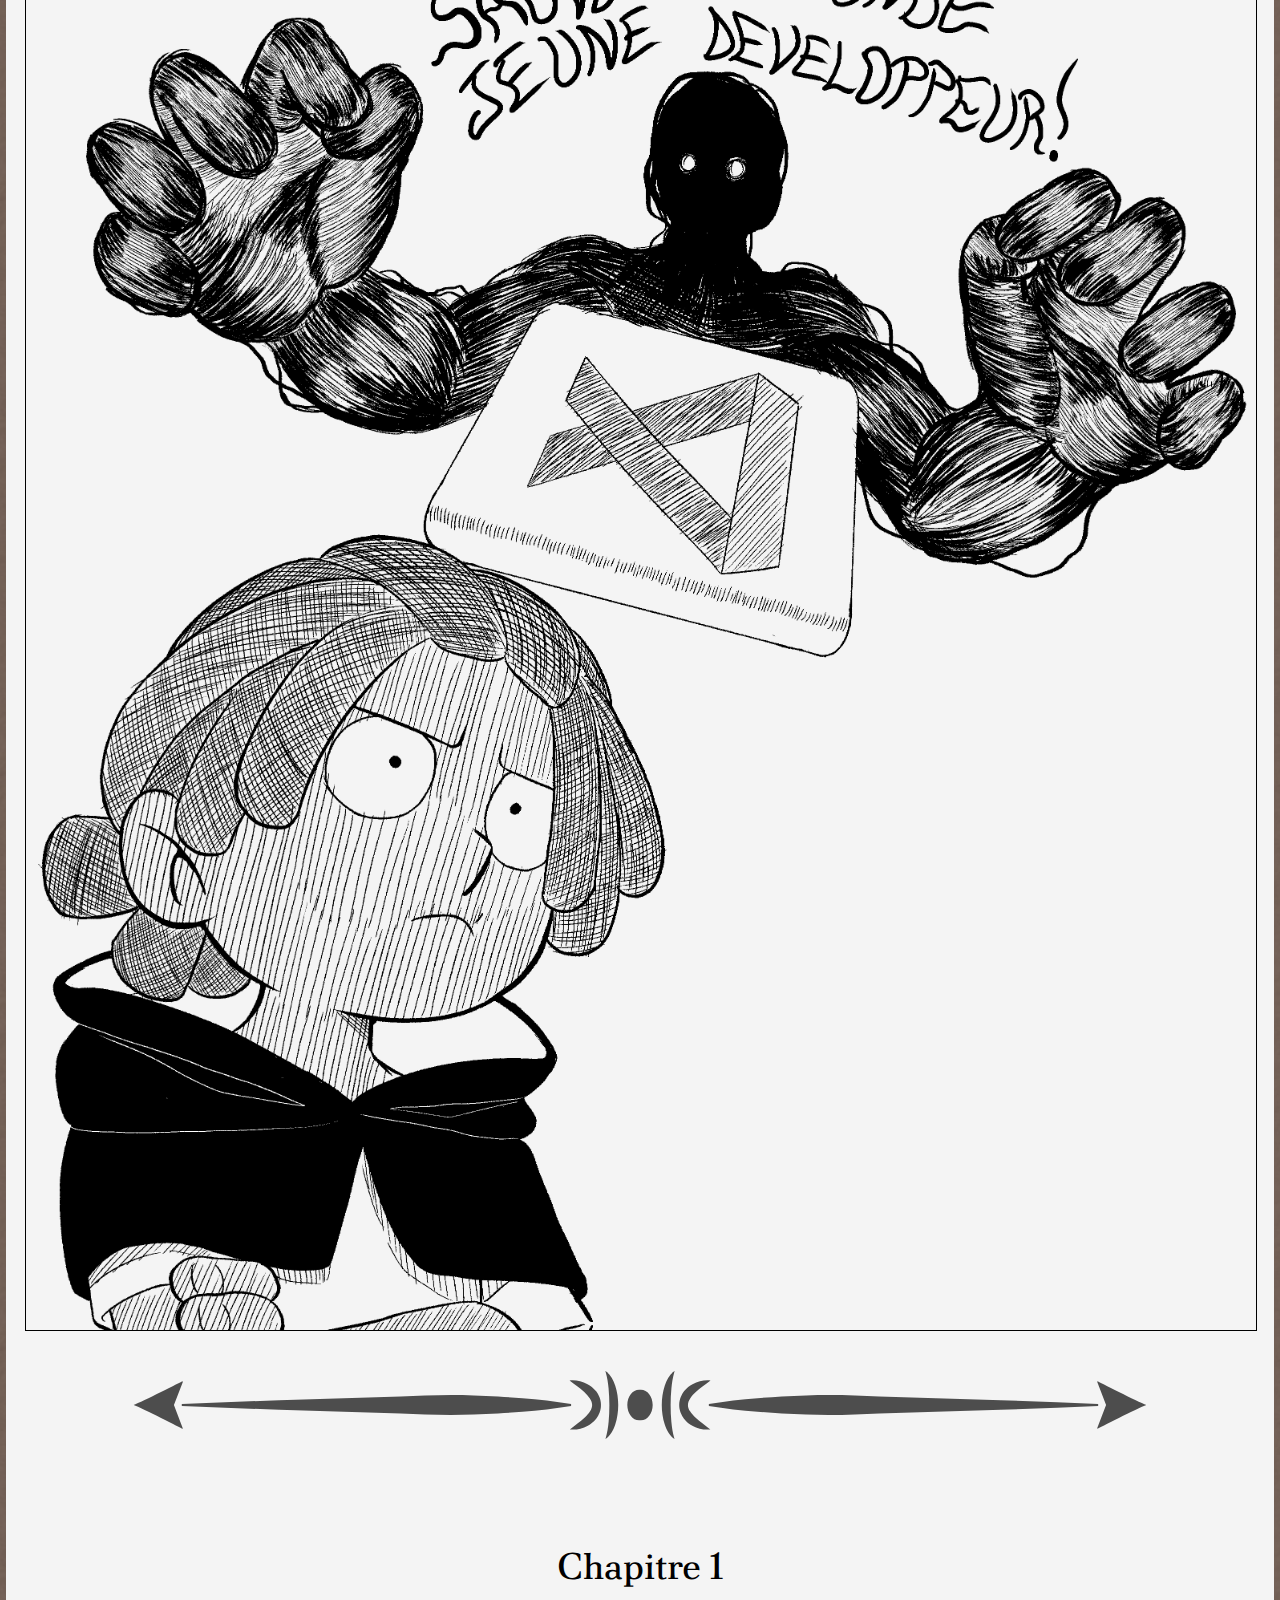
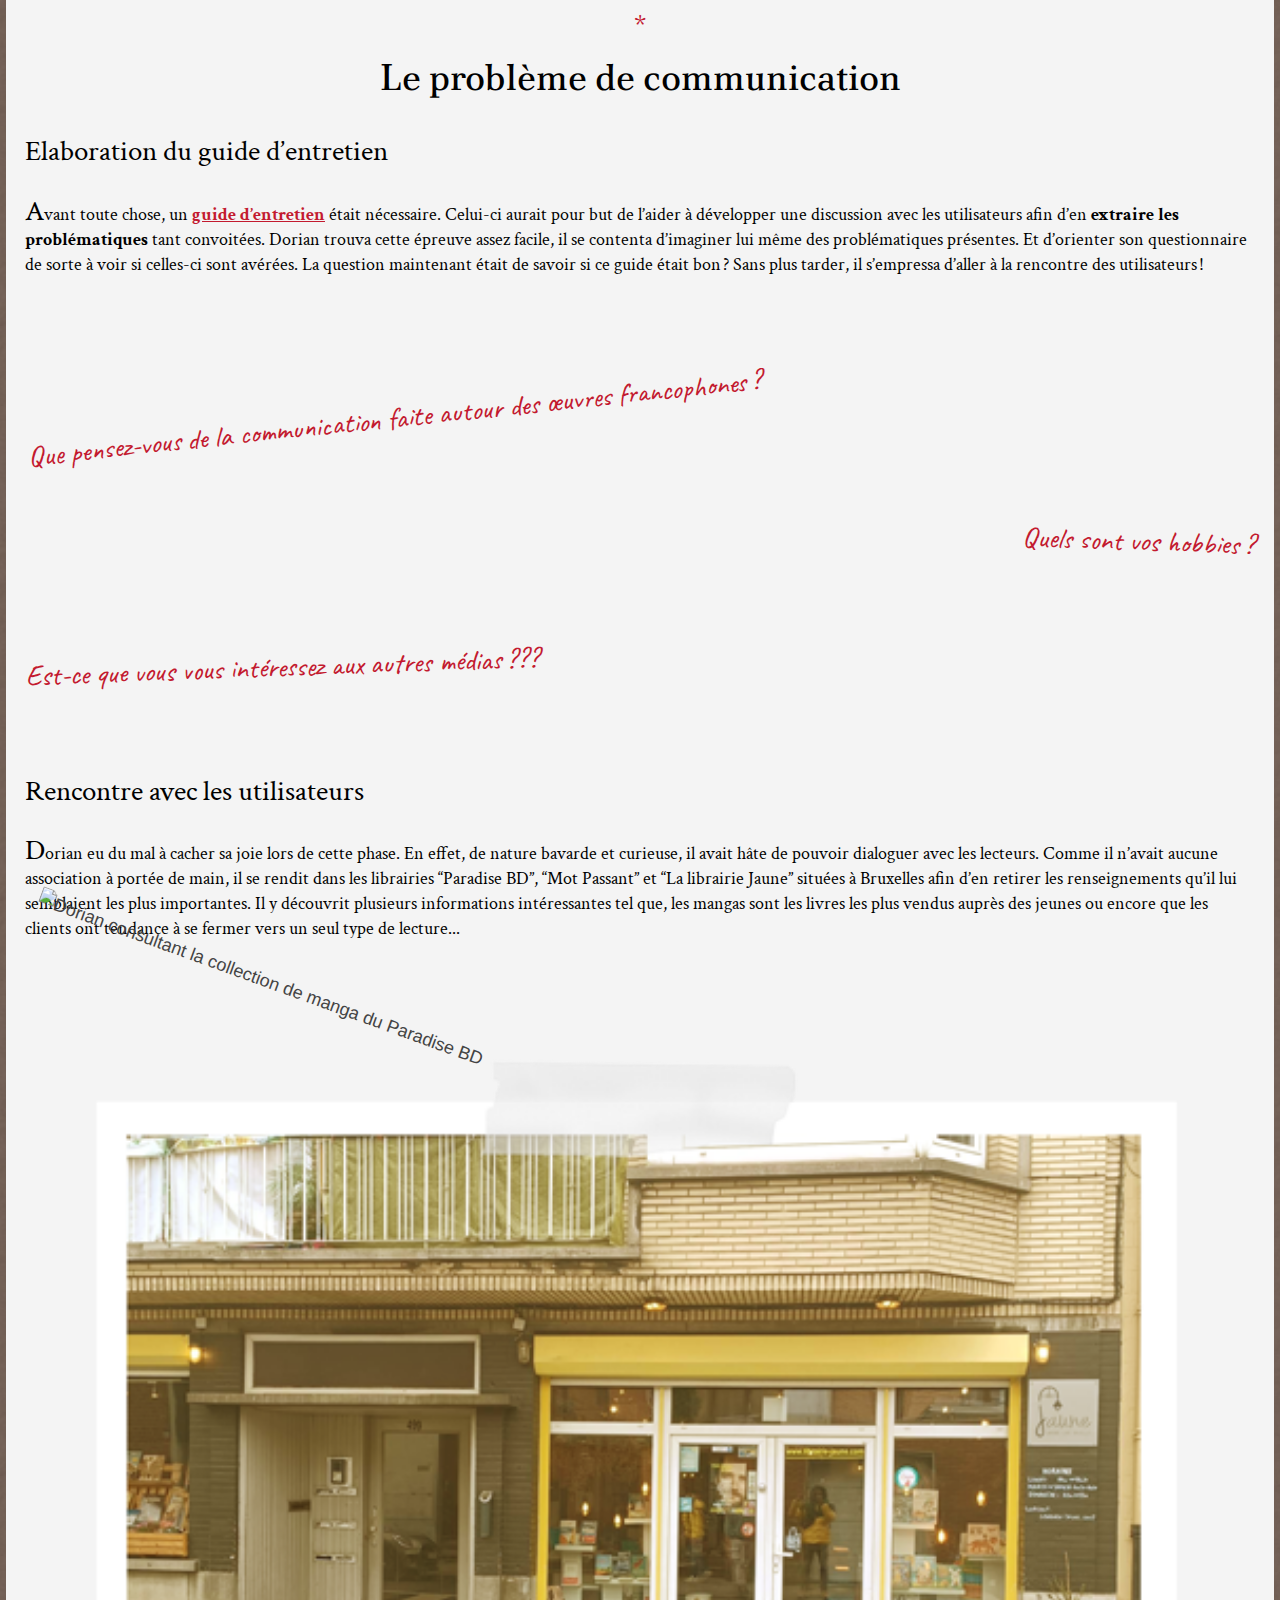
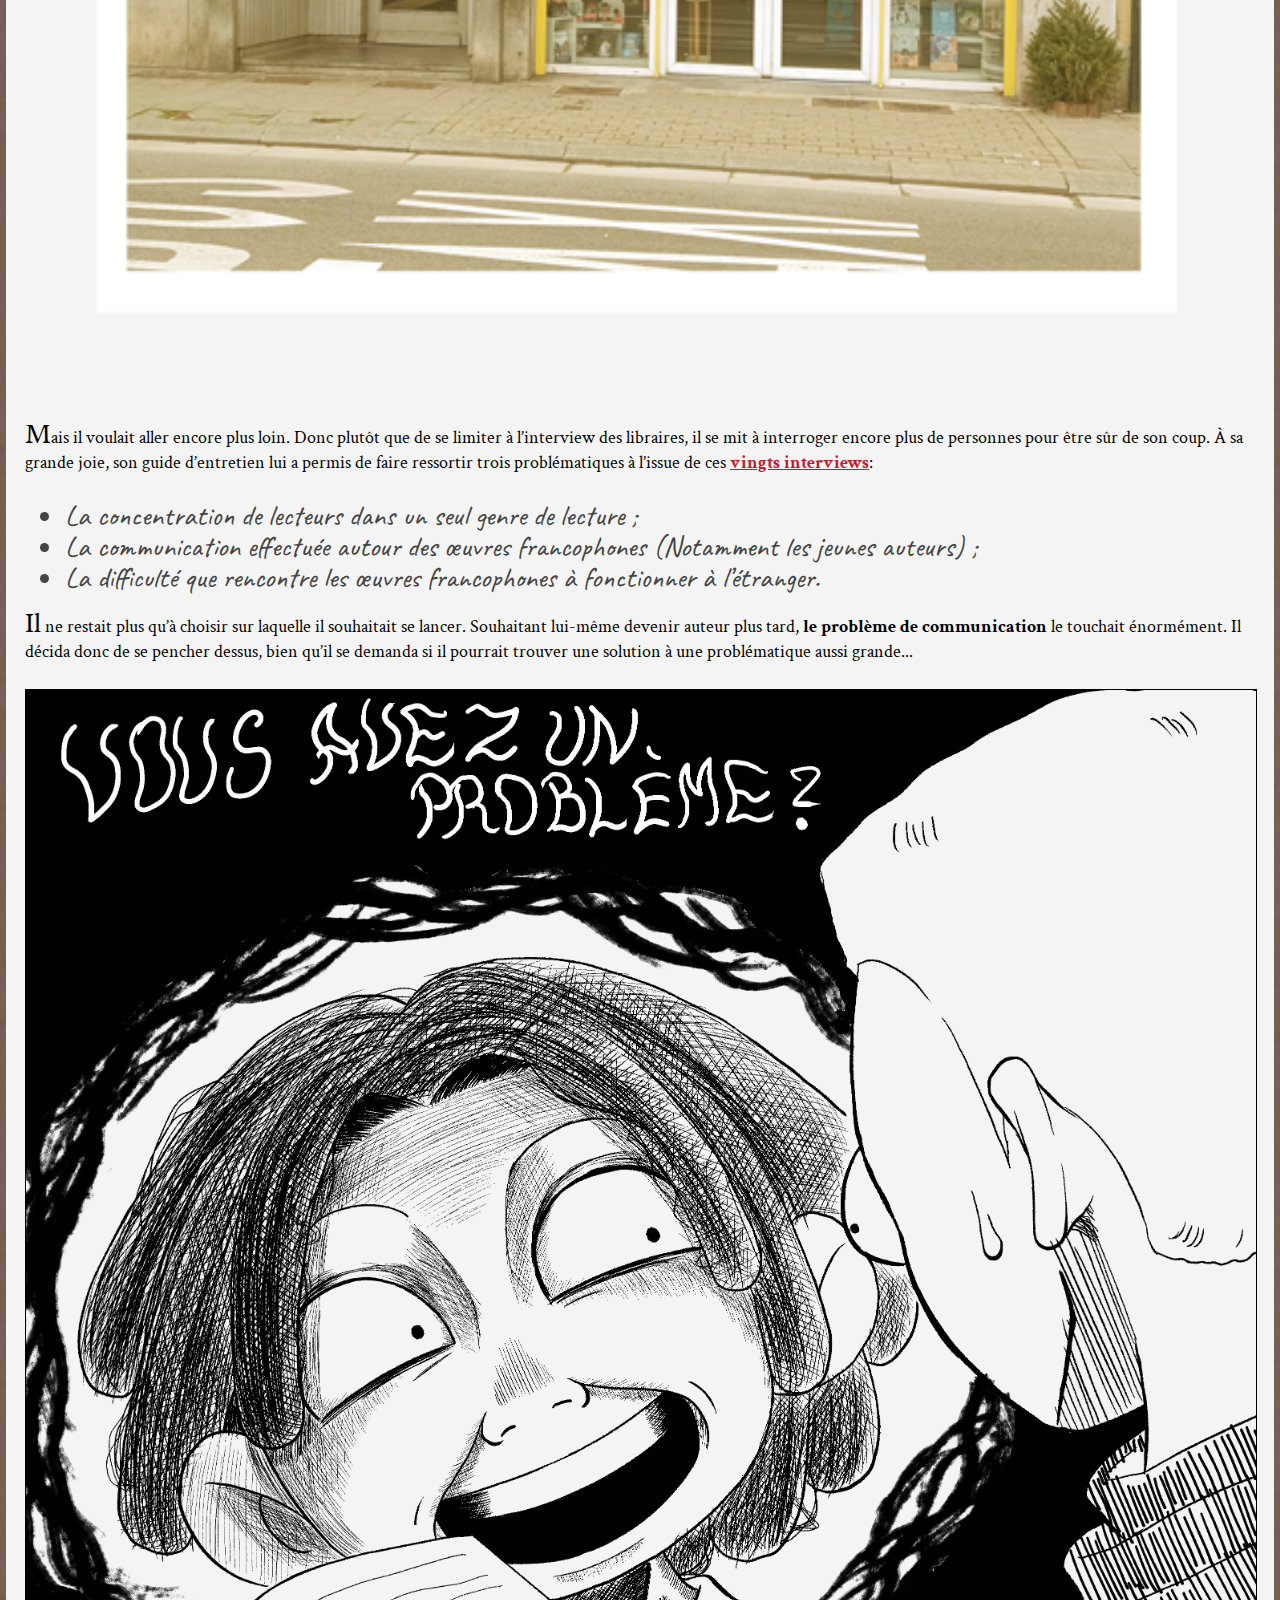
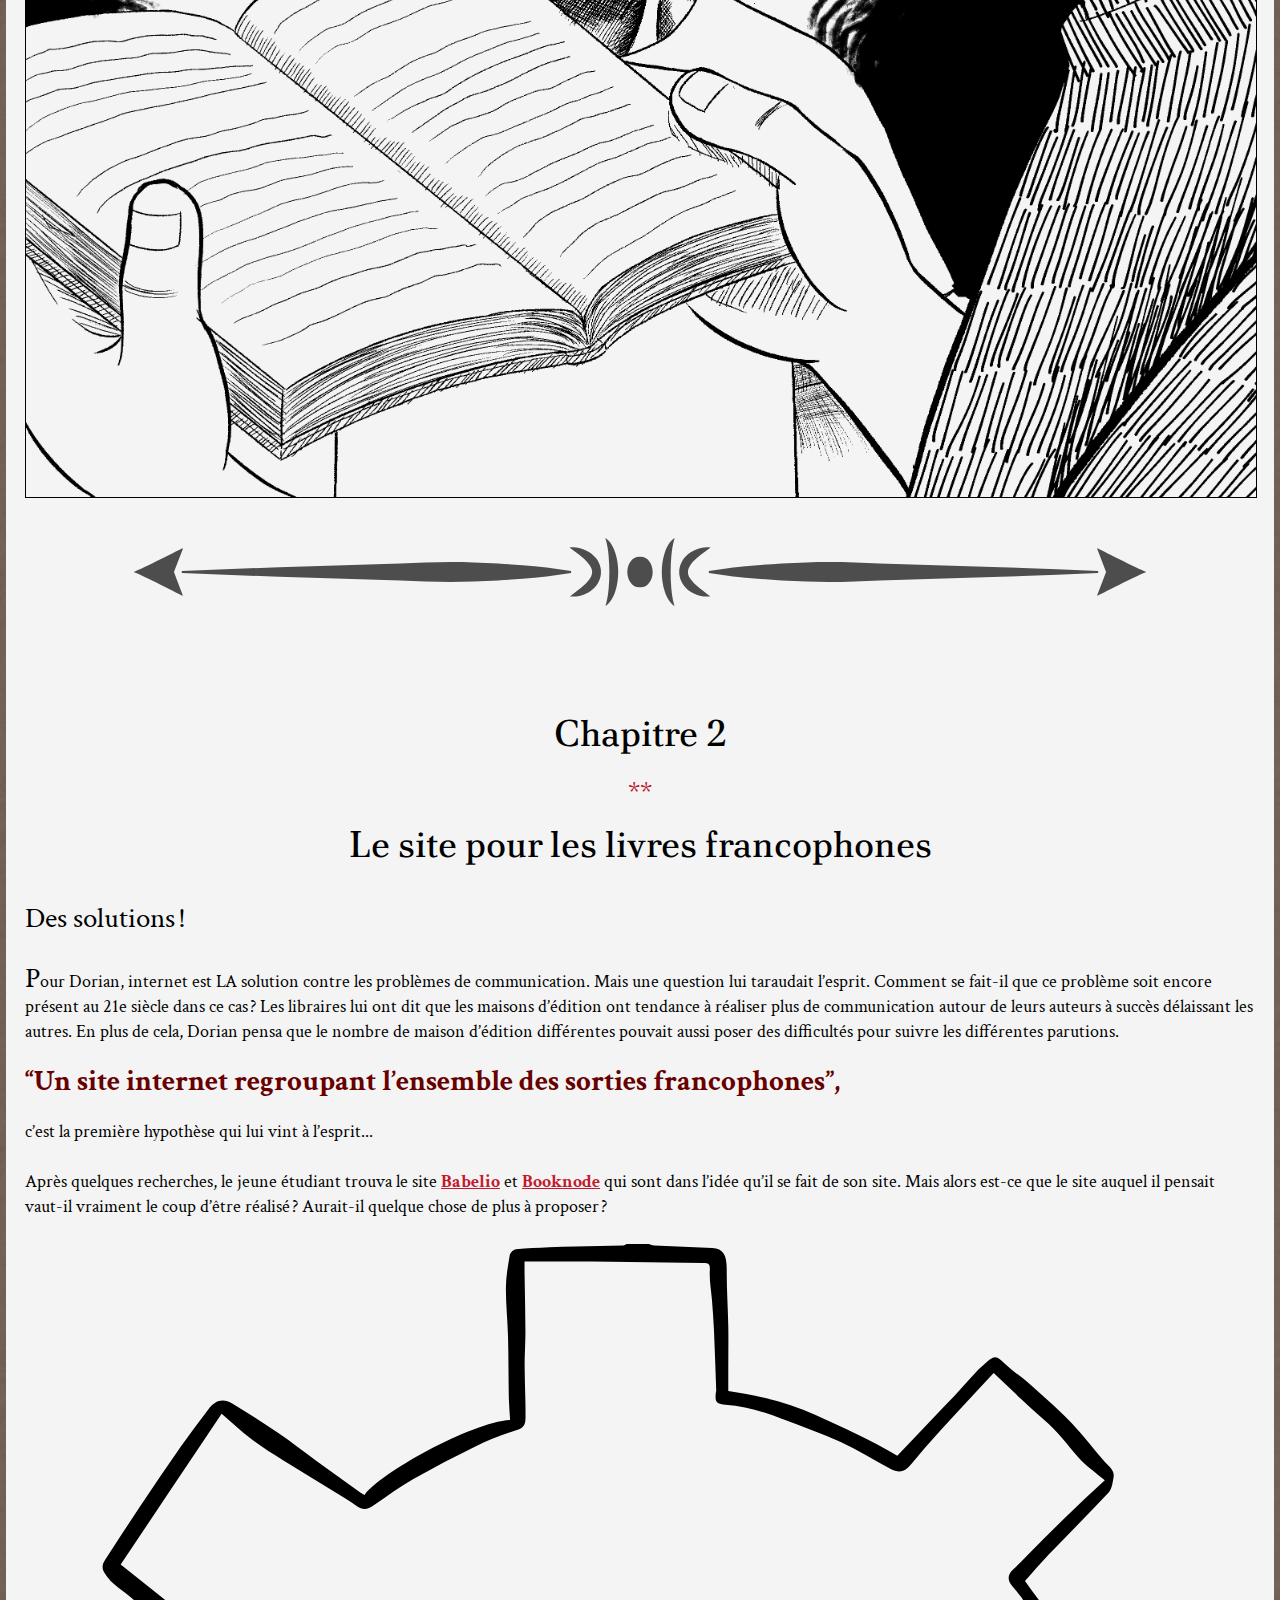
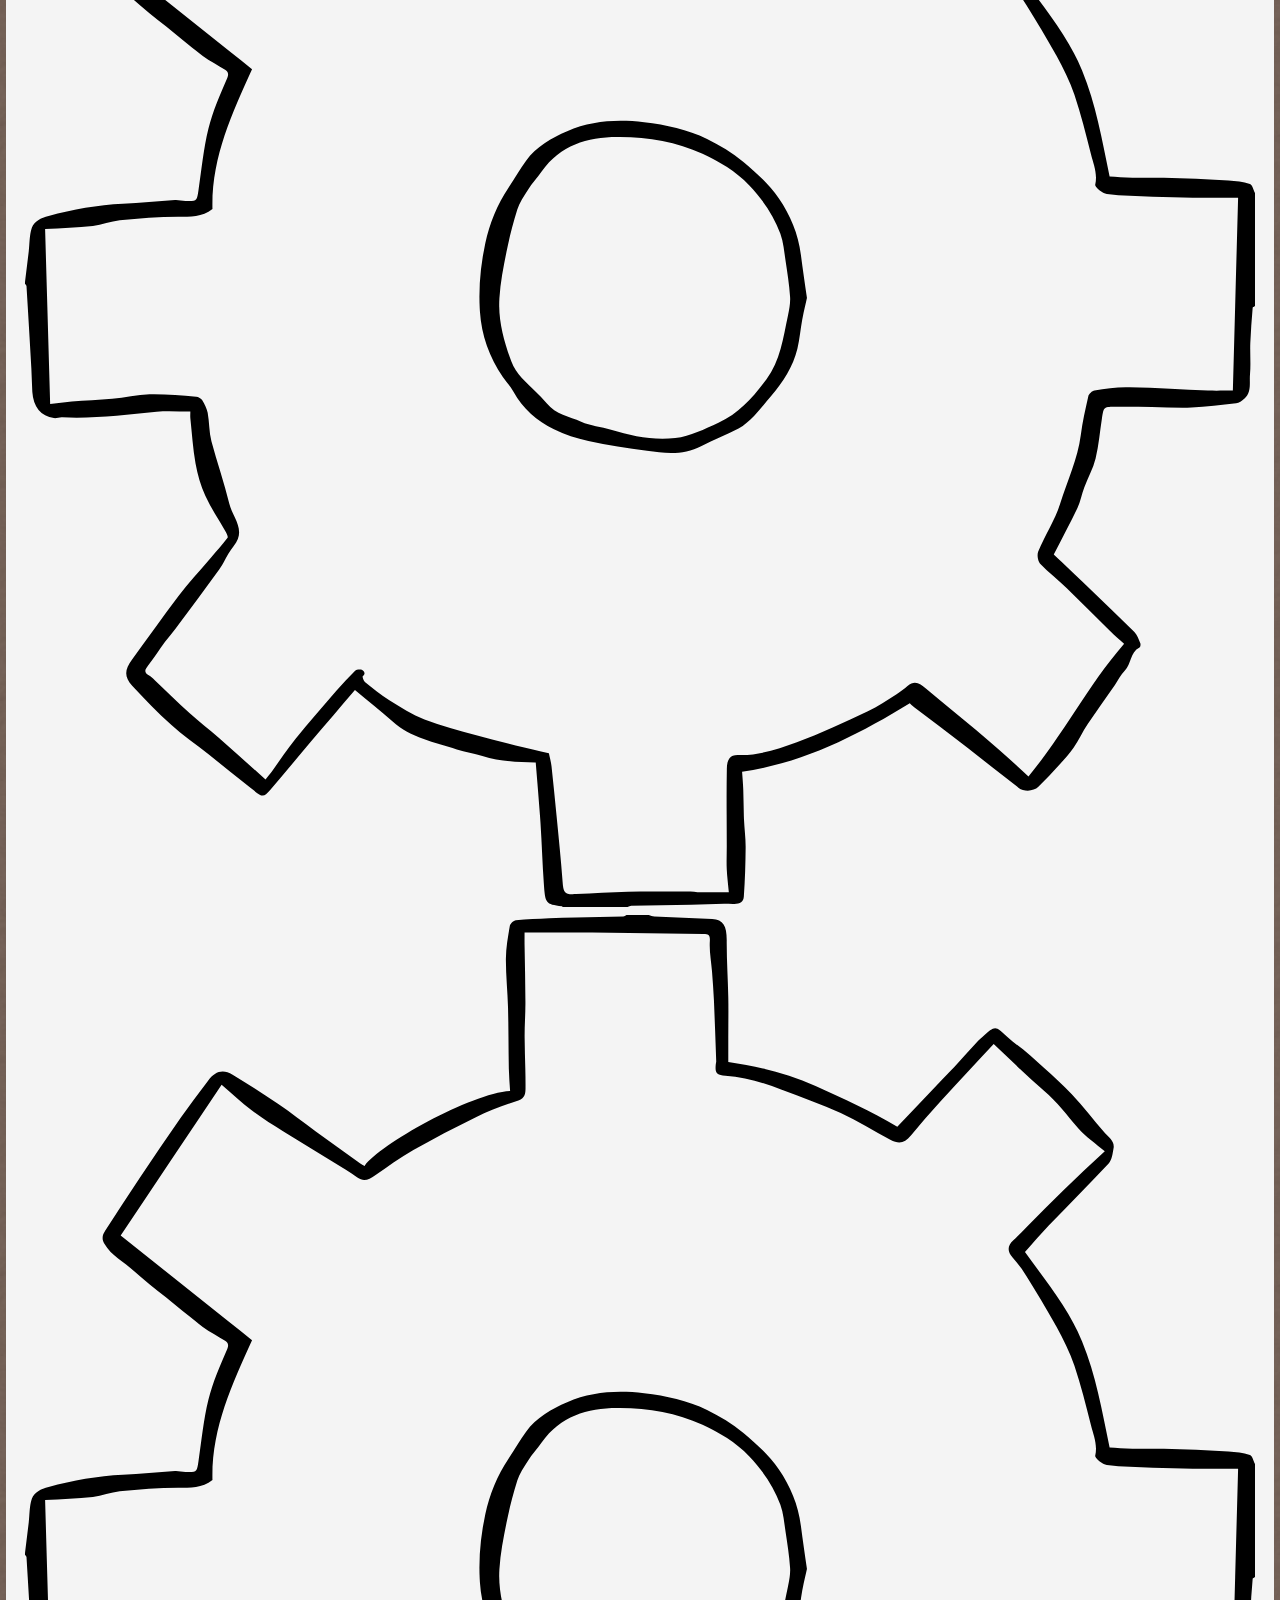
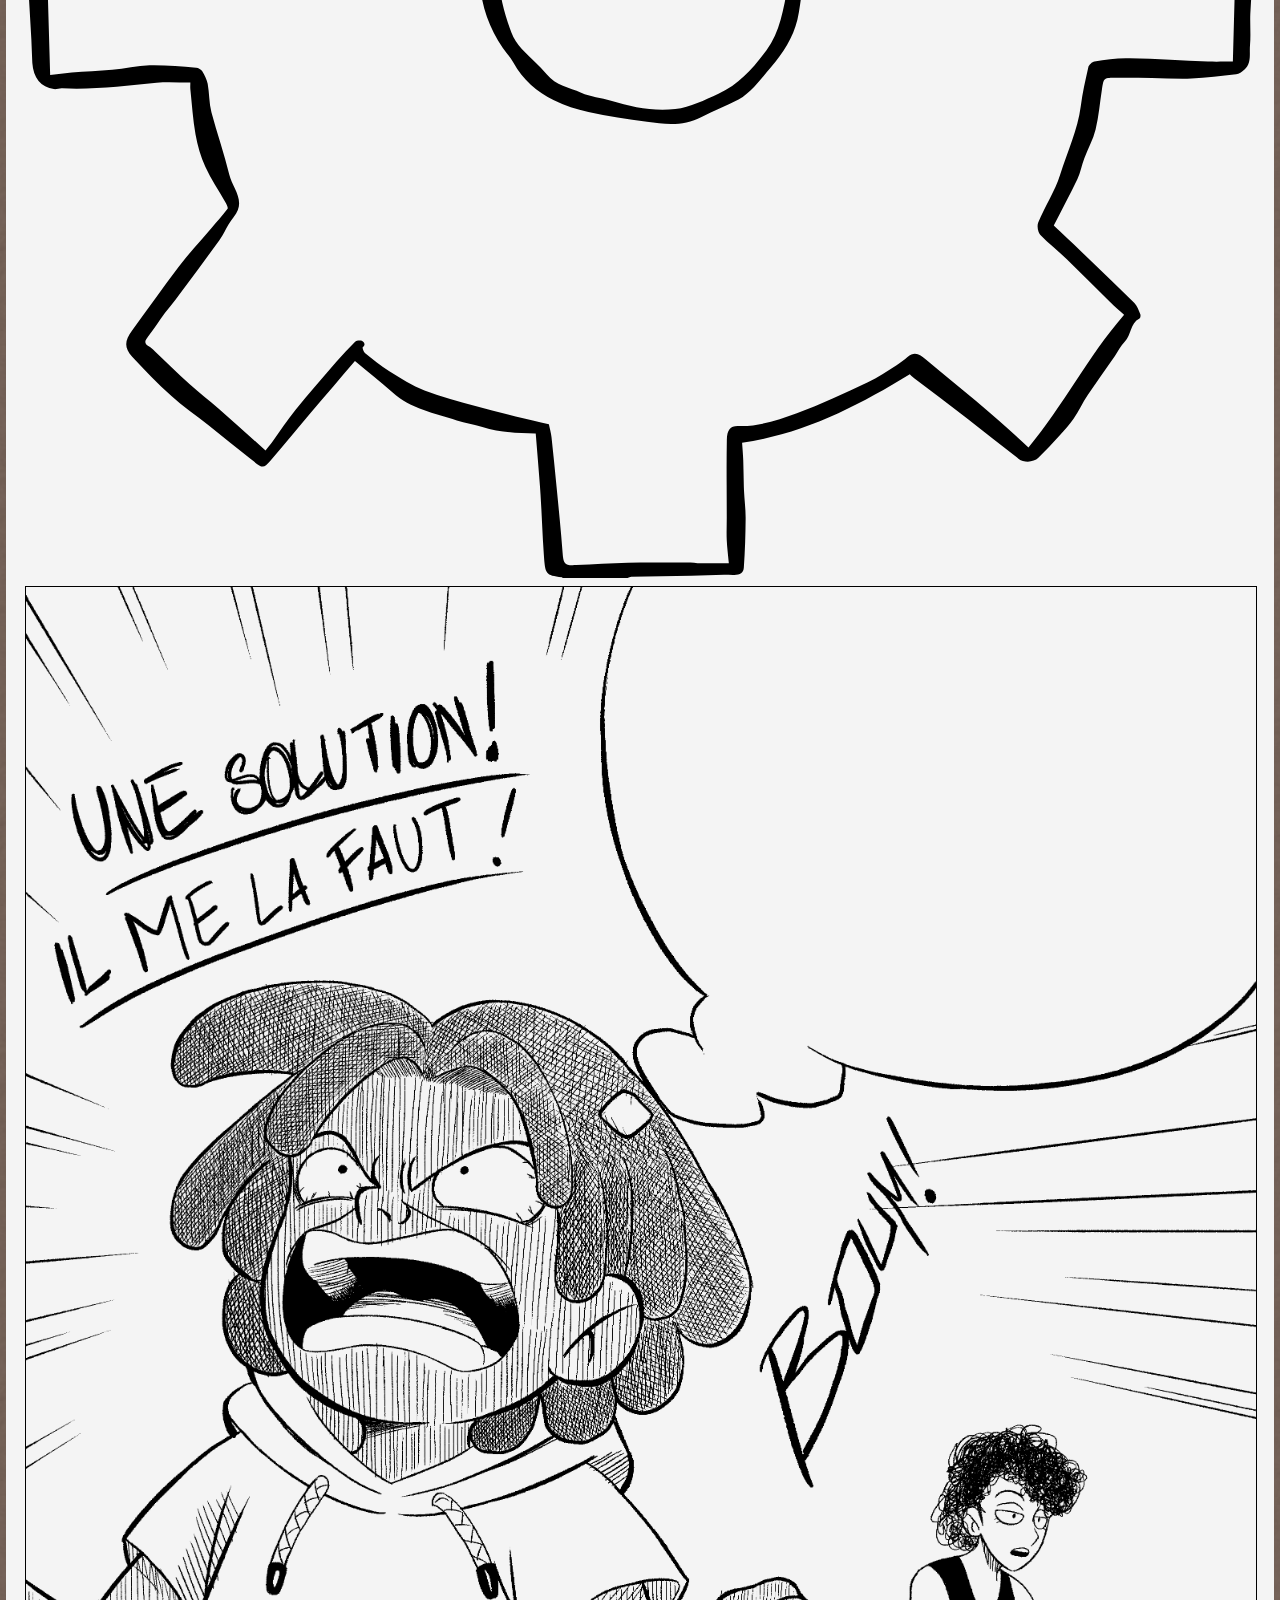
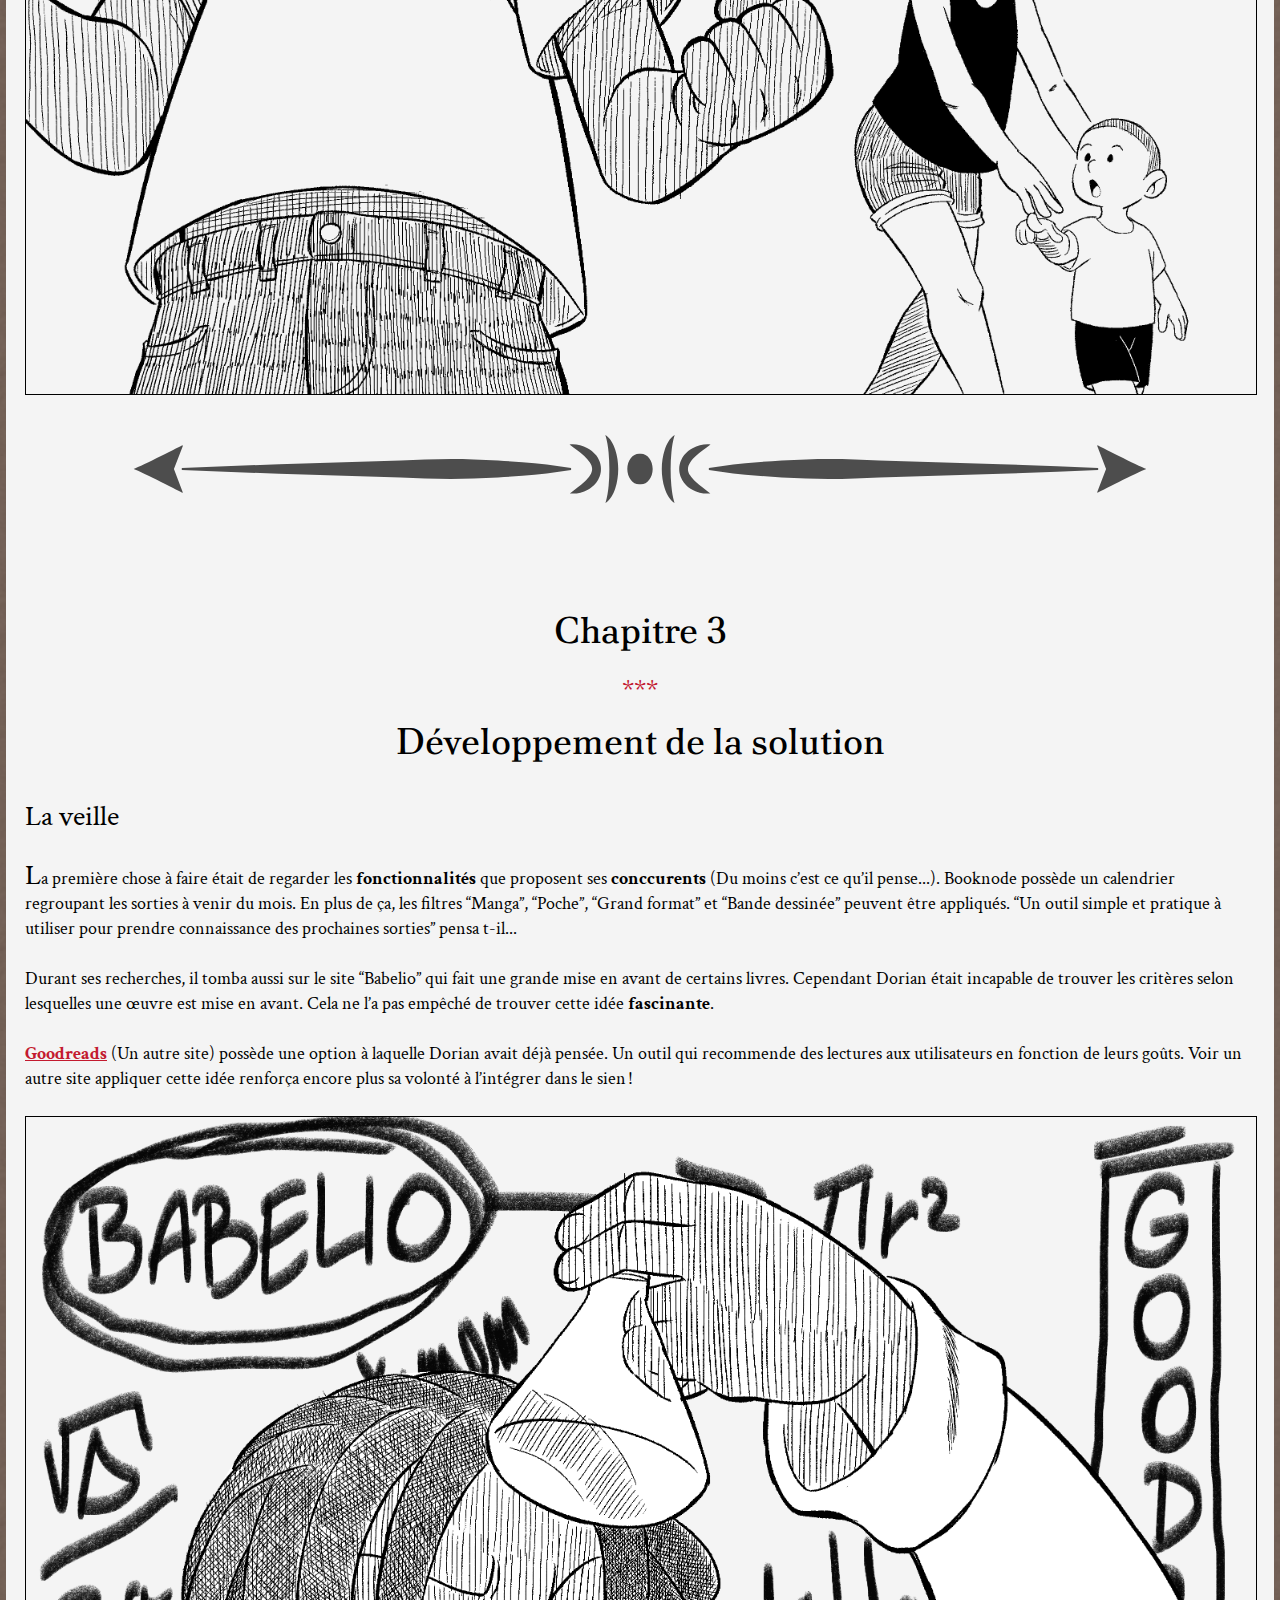
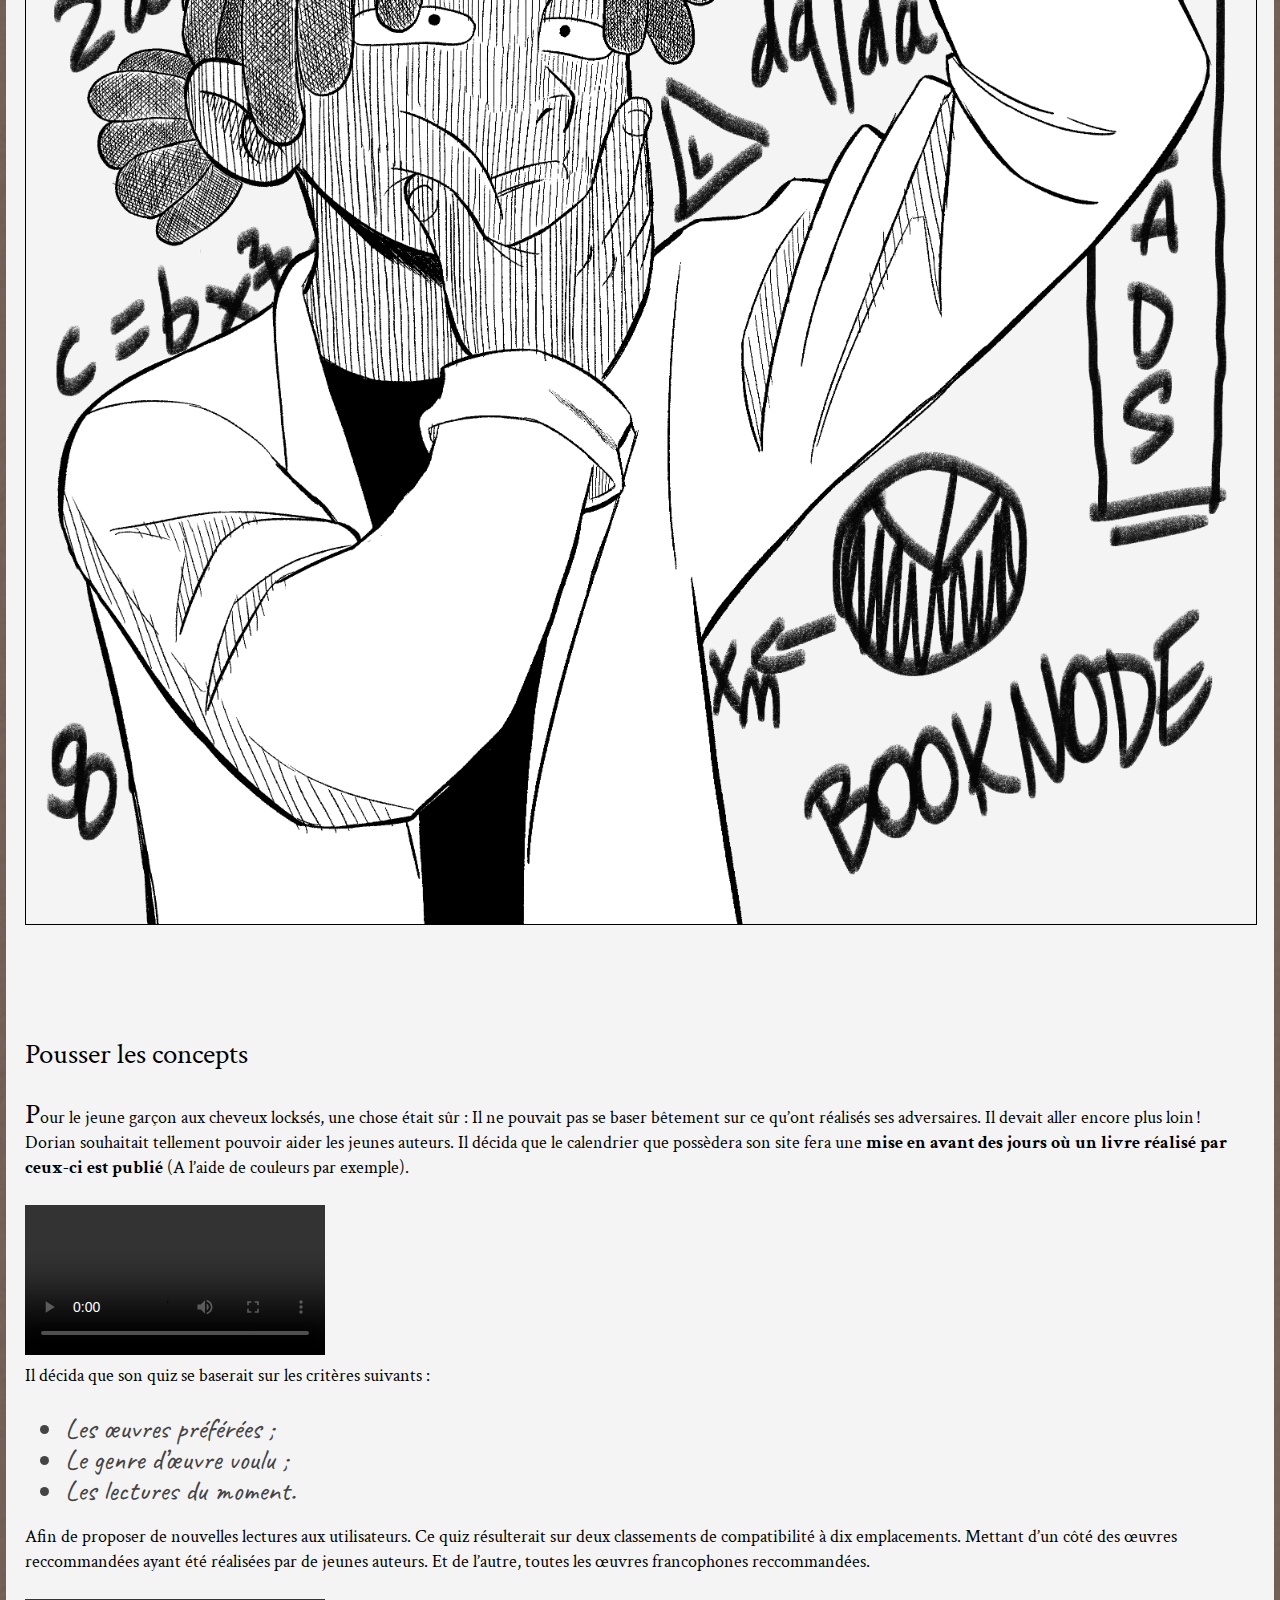
==== commit 3b46e4c6: "Correction texte" ====
--- a/src/index.html
+++ b/src/index.html
@@ -26,7 +26,7 @@
   <h2>Et le travail de fin d'année</h2>
   <button class="burgermenu_button">ME</br>NU</button>
     <div class="nav">
-      <h2>Sommaire:</h2>
+      <h2>Sommaire&nbsp;:</h2>
       <ul>
         <li><a id="link" href="#first_link"><span class="chaptersection">Prologue</span><span class="ellipsis"></span><span>01</span></a></li>
         <li><a id="chapter1" href="#second_link"><span class="chaptersection">Chapitre 1</span><span class="ellipsis"></span><span>02</span></a></li>
@@ -37,7 +37,7 @@
       </ul>
     </div>
     <div class="nav_burger">
-      <h2>Sommaire:</h2>
+      <h2>Sommaire&nbsp;:</h2>
       <ul>
         <li><a id="burgerlink" href="#first_link"><span class="chaptersection">Prologue</span><span class="ellipsis"></span><span>01</span></a></li>
         <li><a id="burgerchapter1" href="#second_link"><span class="chaptersection">Chapitre 1</span><span class="ellipsis"></span><span>02</span></a></li>
@@ -65,7 +65,7 @@
         <section id="first_link" class="prologue">
           <h2>Prologue </br>Le projet</h2>
             <h3>La mission</h3>
-          <p><span class="dorinne">S</span>olutionner un problème présent au sein d’une communauté à l’aide d’une application. Tel est la mission dont le jeune Dorian fût chargée par ses professeurs en cette fin d’année. Grand fan de manga, il pensa en premier lieu se tourner vers la communauté de lecteurs de mangas. Mais arrivé à la fin de sa lecture des Harry Potter lui donna envie de viser un groupe plus large, plus sombre, plus mystérieux: Les lecteurs d’oeuvres littéraires francophones. Mais saurait-il comprendre les pensées de ce groupe et ainsi trouver les problèmes qu’ils rencontrent...</p>
+          <p><span class="dorinne">S</span>olutionner un problème présent au sein d’une communauté à l’aide d’une application. Tel est la mission dont le jeune Dorian fût chargée par ses professeurs en cette fin d’année. Grand fan de manga, il pensa en premier lieu se tourner vers la communauté de lecteurs de mangas. Mais arrivé à la fin de sa lecture des Harry Potter lui donna envie de viser un groupe plus large, plus sombre, plus mystérieux&nbsp;: Les lecteurs d’œuvres littéraires francophones. Mais saurait-il comprendre les pensées de ce groupe et ainsi trouver les problèmes qu’ils rencontrent...</p>
           <div class="prologue__image">
             <img src="assets/images/image_1_effect.svg" alt="Ondes malégiques">
             <img src="assets/images/illustration_prologue.png" srcset="assets/images/illustration_prologue_2x.png 2x" alt="Les professeurs donnant une mission à Dorian">
@@ -76,23 +76,23 @@
           <div class="chapitre_1__contenu">
             <div class="chapitre_1__contenu__partie_1">
             <h3>Elaboration du guide d’entretien</h3>
-              <p><span class="dorinne">A</span>vant toute chose, un <a href="guide.html#guide">guide d’entretien</a> était nécessaire. Celui-ci aurait pour but de l’aider à développer une discussion avec les utilisateurs afin d’en <strong>extraire les problématiques</strong> tant convoitées. Dorian trouva cette épreuve assez facile, il se contenta d’imaginer lui même des problématiques présentes. Et d’orienter son questionnaire de sorte à voir si celles-ci sont avérées. La question maintenant était de savoir si ce guide était bon&#8239;? Sans plus tarder, il s’empressa d’aller à la rencontre des utilisateurs&#8239;!</p>
-              <p class="handwritten red question1">Que pensez-vous de la communication faite autour des oeuvres francophones&#8239;?</p>
+              <p><span class="dorinne">A</span>vant toute chose, un <a href="guide.html#guide" target="_blank">guide d’entretien</a> était nécessaire. Celui-ci aurait pour but de l’aider à développer une discussion avec les utilisateurs afin d’en <strong>extraire les problématiques</strong> tant convoitées. Dorian trouva cette épreuve assez facile, il se contenta d’imaginer lui même des problématiques présentes. Et d’orienter son questionnaire de sorte à voir si celles-ci sont avérées. La question maintenant était de savoir si ce guide était bon&#8239;? Sans plus tarder, il s’empressa d’aller à la rencontre des utilisateurs&#8239;!</p>
+              <p class="handwritten red question1">Que pensez-vous de la communication faite autour des œuvres francophones&#8239;?</p>
               <p class="handwritten red question2">Quels sont vos hobbies&#8239;?</p>
               <p class="handwritten red question3">Est-ce que vous vous intéressez aux autres médias&#8239;???</p>
             </div>
             <div class="chapitre_1__contenu__partie_2">
               <h3>Rencontre avec les utilisateurs</h3>
-              <p><span class="dorinne">D</span>orian eu du mal à cacher sa joie lors de cette phase. En effet, de nature bavarde et curieuse, il avait hâte de pouvoir dialoguer avec les lecteurs. Comme il n’avait aucune association à portée de main, il se rendit dans les librairies “Paradise BD”, “Mot Passant” et “La librairie Jaune” situées à Bruxelles afin d’en retirer les renseignements qu’il lui semblaient les plus importantes. Il y découvrit plusieurs informations intéressantes tel que, les mangas sont les livres les plus vendus auprès des jeunes ou encore que les clients ont tendances à se fermer vers un seul type de lecture...</p>
+              <p><span class="dorinne">D</span>orian eu du mal à cacher sa joie lors de cette phase. En effet, de nature bavarde et curieuse, il avait hâte de pouvoir dialoguer avec les lecteurs. Comme il n’avait aucune association à portée de main, il se rendit dans les librairies “Paradise BD”, “Mot Passant” et “La librairie Jaune” situées à Bruxelles afin d’en retirer les renseignements qu’il lui semblaient les plus importantes. Il y découvrit plusieurs informations intéressantes tel que, les mangas sont les livres les plus vendus auprès des jeunes ou encore que les clients ont tendance à se fermer vers un seul type de lecture...</p>
               <img class="tape rotate" src="assets/images/photo_paradise_bd.png" srcset="assets/images/photo_paradise_bd_2x.png 2x" alt="Dorian consultant la collection de manga du Paradise BD">
               <img class="tape" src="assets/images/photo_librairie_jaune.png" srcset="assets/images/photo_librairie_jaune_2x.png 2x" alt="La librairie jaune">
             </div>
             <div class="chapitre_1__contenu__partie_3">
-              <p><span class="dorinne">M</span>ais il voulait aller encore plus loin. Donc plutôt que de se limiter à l’interview des libraires, il se mit à interroger encore plus de personnes pour être sûr de son coup. À sa grande joie, son guide d’entretien lui a permis de faire ressortir trois problématiques à l’issue de ces <a href="https://docs.google.com/document/d/1tjhuFQTX6atg5KoEp7TT_OACip0ttKPVqm1U_bzy1ck/edit">vingts interviews</a>:</p>
+              <p><span class="dorinne">M</span>ais il voulait aller encore plus loin. Donc plutôt que de se limiter à l’interview des libraires, il se mit à interroger encore plus de personnes pour être sûr de son coup. À sa grande joie, son guide d’entretien lui a permis de faire ressortir trois problématiques à l’issue de ces <a href="https://docs.google.com/document/d/1tjhuFQTX6atg5KoEp7TT_OACip0ttKPVqm1U_bzy1ck/edit" target="_blank">vingts interviews</a>:</p>
               <ul>
-                <li class="handwritten">La concentration de lecteur dans un seul genre de lecture;</li>
-                <li class="handwritten">La communication effectuée autour des oeuvres francophones (Notamment les jeunes auteurs);</li>
-                <li class="handwritten">La difficulté que rencontre les oeuvres francophones à fonctionner à l’étranger.</li>
+                <li class="handwritten">La concentration de lecteurs dans un seul genre de lecture&nbsp;;</li>
+                <li class="handwritten">La communication effectuée autour des œuvres francophones (Notamment les jeunes auteurs)&nbsp;;</li>
+                <li class="handwritten">La difficulté que rencontre les œuvres francophones à fonctionner à l’étranger.</li>
               </ul>
             </div>
             <div class="chapitre_1__contenu__partie_4">
@@ -105,10 +105,10 @@
           <h2>Chapitre 2</br><span class="asterix">**</span></br>
           Le site pour les livres francophones</h2>
           <h3>Des solutions&#8239;!</h3>
-          <p><span class="dorinne">P</span>our Dorian, internet est LA solution contre les problèmes de communication. Mais une question lui taraudait l’esprit. Comment se fait-il que ce problème soit encore présent au 21e siècle dans ce cas&#8239;? Les libraires lui ont dit que les maisons d’édition ont tendances à réaliser plus de communication autour de leurs auteurs à succès délaissant les autres. En plus de cela, Dorian pensa que le nombre de maison d’édition différentes pouvait aussi poser des difficultés pour suivre les différentes parutions. </p>
+          <p><span class="dorinne">P</span>our Dorian, internet est LA solution contre les problèmes de communication. Mais une question lui taraudait l’esprit. Comment se fait-il que ce problème soit encore présent au 21e siècle dans ce cas&#8239;? Les libraires lui ont dit que les maisons d’édition ont tendance à réaliser plus de communication autour de leurs auteurs à succès délaissant les autres. En plus de cela, Dorian pensa que le nombre de maison d’édition différentes pouvait aussi poser des difficultés pour suivre les différentes parutions. </p>
           <p class="important">“Un site internet regroupant l’ensemble des sorties francophones”,</p>
           <p>c’est la première hypothèse qui lui vint à l’esprit...</p>
-          <p class="right">Après quelques recherches, le jeune étudiant trouva le site <a href="https://www.babelio.com/">Babelio</a> et <a href="https://booknode.com/">Booknode</a> qui sont dans l’idée qu’il se fait de son site. Mais alors est-ce que le site auquel il pensait vaut-il vraiment le coup d’être réalisé&#8239;? Aurait-il quelque chose de plus à proposer&#8239;?</p>
+          <p class="right">Après quelques recherches, le jeune étudiant trouva le site <a href="https://www.babelio.com/" target="_blank">Babelio</a> et <a href="https://booknode.com/" target="_blank">Booknode</a> qui sont dans l’idée qu’il se fait de son site. Mais alors est-ce que le site auquel il pensait vaut-il vraiment le coup d’être réalisé&#8239;? Aurait-il quelque chose de plus à proposer&#8239;?</p>
           
           <div class="gear">
           <svg xmlns="http://www.w3.org/2000/svg" viewBox="0 0 773 794"><path d="M338 794c-.18-.26-.33-.73-.53-.76-10.45-1.2-10.52-1.94-11.4-14.13-.92-12.69-1.26-25.42-2.1-38.12-.84-12.75-2-25.48-3-38.12-10.79.02-22.3-.66-33.54-4.09-5.27-1.61-10.82-2.33-16.04-4.07-14.02-4.66-28.97-7.1-40.52-17.68-7.42-6.8-15.42-12.97-23.51-19.71-9.08 10.66-18.6 21.76-28.04 32.92-8.47 10.02-16.7 20.26-25.37 30.11-4.25 4.83-4.61 4.57-11.88-1.19-9.01-7.14-17.93-14.39-26.93-21.54-7.75-6.15-15.95-11.8-23.27-18.41-8.58-7.73-16.66-16.05-24.51-24.54-5.2-5.62-4.74-10.15-.06-16.52 9.76-13.28 19.17-26.82 29.18-39.9 6.41-8.38 13.63-16.13 20.48-24.17 3.5-4.1 7.15-8.09 10.34-12.41.53-.72-.76-3.04-1.54-4.42-4.14-7.32-8.97-14.32-12.43-21.95-2.91-6.41-4.91-13.41-6.15-20.35-1.67-9.29-2.25-18.78-3.25-28.18-.15-1.39-.02-2.81-.02-4.35-7.13 0-14.22-.56-21.2.11-19.77 1.89-39.47 4.49-59.4 3.49-1.71-.09-3.5.68-5.17.46-8.08-1.06-12.98-7.08-13.55-16.51-.29-4.83-.32-9.67-.59-14.49-.98-17.33-2-34.65-3.06-51.97-.03-.52-.62-1.01-.95-1.51v-1c.79-6.39 1.59-12.78 2.35-19.18.6-5 .36-10.28 1.96-14.93 1.48-4.33 5.71-6.19 10.52-7.48 15.33-4.11 30.79-6.85 46.65-7.63 10.95-.54 21.87-1.65 32.81-2.35 2.17-.14 4.38.53 6.58.57 7.19.15 7.12.1 8.14-6.61 1.96-12.97 3.16-26.14 6.3-38.83 2.7-10.93 7.3-21.46 11.82-31.83 1.3-2.98-.11-4.21-1.38-5.1-4.51-3.15-9.61-5.49-14.01-8.78-7.91-5.94-15.49-12.32-23.18-18.56-6.74-5.48-13.64-10.79-20.09-16.6-6.23-5.61-14.07-9.39-18.56-17.07-1.88-3.21-1.16-5.63.38-8.03 7.08-11.07 14.27-22.08 21.58-33 8.49-12.68 17.03-25.33 25.77-37.84 5.57-7.98 11.52-15.68 17.32-23.5 4.45-6.01 9.32-7.59 15.53-3.9 9.78 5.81 19.31 12.06 28.71 18.47 7.96 5.43 15.55 11.38 23.35 17.04 9.3 6.75 18.63 13.45 27.96 20.14.93.66 1.95 1.19 2.93 1.78 9.28-13.48 67.04-45.71 91.44-47.1-.28-4.81-.73-9.62-.81-14.44-.23-12.74-.15-25.48-.5-38.21-.27-10.17-1.4-20.33-1.34-30.49.04-6.87 1.29-13.76 2.46-20.56.25-1.43 2.39-3.46 3.84-3.61 6.94-.76 13.93-1.04 20.91-1.35 5.54-.24 11.09-.29 16.64-.4 9.98-.21 19.95-.39 29.93-.66.68-.02 1.34-.63 2.01-.96h14c1.17.34 2.33.92 3.51.98 12.12.56 24.24.95 36.36 1.58 7.04.36 9.19 4.42 9.13 13.52-.08 11.85.74 23.7.98 35.56.17 8.5 0 17.01 0 25.52v15.28c19.05 2.75 37.21 7.05 54.85 15.01 17.47 7.88 34.82 15.74 51.37 25.65 7.31-7.72 14.55-15.39 21.82-23.03 4.75-4.99 9.6-9.87 14.3-14.91 4.96-5.31 9.79-10.76 14.71-16.12.86-.93 1.87-1.72 2.81-2.57 7.99-7.22 7.92-7.05 15.57.13 4.5 4.22 9.76 7.62 14.36 11.75 8.8 7.89 17.74 15.67 25.93 24.17 7.44 7.72 13.82 16.47 20.97 24.49 2.6 2.91 6.24 5.14 5.44 9.64-.58 3.28-1.02 7.26-3.08 9.48-12.26 13.19-25.06 25.89-37.51 38.9-5.47 5.72-10.58 11.79-15.08 16.83 12.86 17.97 27.17 34.93 35.89 56.19 8.7 21.2 12.48 43.25 17.3 66.55 4 .24 9.17.71 14.36.84 6.55.16 13.12-.13 19.67.07 13.57.42 27.14.91 40.7 1.63 4.53.24 9.17.83 13.46 2.18 1.51.48 2.16 3.71 3.2 5.68v71c-.51.39-1.45.74-1.48 1.17-.58 7.36-1.22 14.72-1.49 22.09-.24 6.56.39 13.18-.19 19.69-.47 5.23 1.14 11.21-3.6 15.42-1.44 1.28-3.31 2.62-5.12 2.84-9.33 1.12-18.68 2.25-28.06 2.66-8.3.36-16.65-.28-24.97-.39-7.93-.11-15.87-.24-23.79-.11-6.35.11-6.4.27-7.5 7.29-1.33 8.42-1.99 16.99-4 25.24-1.53 6.28-4.82 12.11-7.12 18.22-1.58 4.22-2.35 8.79-4.28 12.82-4.72 9.87-9.91 19.51-14.89 29.22 7.02 6.67 14.94 14.14 22.79 21.66 9.35 8.96 18.75 17.87 27.89 27.03 1.82 1.82 2.68 4.66 3.72 7.14.31.74.02 2.45-.51 2.72-6.03 3.03-5.1 10.4-9.31 14.64-2.49 2.5-4.1 5.87-6.15 8.82-5.69 8.19-11.54 16.27-17.07 24.56-3.21 4.81-5.67 10.12-8.91 14.91-2.52 3.72-5.61 7.08-8.64 10.42-4.39 4.83-8.84 9.61-13.48 14.19-2.96 2.92-9.03 3.22-12.36.65-10.99-8.5-21.81-17.24-32.81-25.73-10.89-8.39-21.93-16.58-32.88-24.89-1.25-.95-2.33-2.12-2.76-2.52-32.99 20.19-66.71 37.48-105.4 42.99.2 2.95.59 7.09.74 11.23.23 6.2.19 12.4.45 18.6.25 5.91 1.1 11.82 1.05 17.73-.08 10.33-.4 20.68-1.15 30.98-.25 3.37-2.63 4.71-6.78 4.5-8.72-.45-17.49.35-26.25.53-12.56.27-25.12.42-37.68.7-1.01.02-2.01.64-3.01.98h-40Zm352.7-165.62c-2.64-2.4-5.8-5.11-8.77-8.02-9.15-9-18.12-18.18-27.35-27.09-5.34-5.15-11.34-9.64-16.42-15.03-1.59-1.69-2.3-5.82-1.39-7.97 4.3-10.12 10.47-19.57 13.77-29.96 4.55-14.29 11.02-28.04 12.99-43.16 1.07-8.21 2.87-16.34 4.73-24.42.34-1.47 2.38-3.4 3.86-3.62 6.52-.98 13.12-1.85 19.7-1.93 9.31-.11 18.64.47 27.95.85 7.89.32 15.77.85 23.66 1.13 4.73.17 9.47.03 15.67.03 1.1-40.68 2.22-81.62 3.29-121.21-9.5 0-19 .06-28.49-.02-8.4-.07-16.79-.2-25.18-.51-9.62-.37-19.28-.55-28.81-1.74-2.78-.35-7.64-4.42-7.32-5.82 1.59-6.95-1.08-12.97-2.66-19.19-3.19-12.53-6.28-25.14-10.4-37.37-2.86-8.47-6.97-16.61-11.26-24.5-5.83-10.73-12.24-21.16-18.66-31.56-2.62-4.24-5.71-8.23-8.95-12.02-3.33-3.9-3.37-7.23.32-10.69 3.15-2.96 6.11-6.12 9.16-9.18 7.38-7.39 14.66-14.89 22.18-22.14 8.63-8.33 17.48-16.43 26.3-24.7-5.71-4.86-12.09-9.05-16.85-14.63-6.88-8.07-13.14-16.53-21.37-23.5-10.96-9.28-21.12-19.53-31.62-29.37-11.43 12.34-22.7 24.34-33.77 36.51-6.26 6.88-12.3 13.95-18.25 21.1-3.88 4.66-7.3 5.66-12.96 2.64-10.41-5.56-20.45-11.9-31.15-16.81-12.06-5.53-24.66-9.88-37.06-14.67-11.44-4.42-23.12-7.9-35.44-8.84-5.62-.43-6.57-1.68-6.02-7.18.06-.59.3-1.18.28-1.76-.45-12.69-.88-25.38-1.43-38.07-.27-6.16-.75-12.3-1.22-18.45-.48-6.33-1.76-12.69-1.37-18.95.24-3.88-.73-4.53-3.92-4.57-23.33-.3-46.66-.72-69.99-.96-14.1-.14-28.2-.03-42.52-.03 0 3.09-.03 5.41 0 7.73.19 12.12.5 24.23.54 36.35.03 7.23-.54 14.46-.5 21.69.07 10.64.63 21.27.57 31.91-.02 3.03-.15 6.36-4.48 7.83-8.95 3.04-17.91 6.26-26.41 10.36a661.745 661.745 0 0 0-39.59 20.74c-8.4 4.77-16.22 10.58-24.2 16.06-3.53 2.42-6.9 4.25-11.01 1.33-2.37-1.68-4.78-3.31-7.25-4.83-13.15-8.09-26.37-16.05-39.46-24.23-6.79-4.24-13.58-8.53-19.95-13.35-6.23-4.71-11.93-10.13-18.66-15.93-21.32 31.83-42.61 63.61-63.43 94.69 27.54 21.97 55.14 43.99 82.56 65.87-13.03 28.52-25.68 56.41-24.87 87.83-6.54 5.11-13.88 4.86-21.55 4.89-12.25.04-24.52 1.05-36.72 2.22-5.69.55-11.2 2.98-16.89 3.59-9.7 1.04-19.48 1.31-30.02 1.95 1.05 36.57 2.11 73.38 3.17 109.97 4.52-.54 9.02-1.23 13.55-1.58 8.46-.65 16.96-.9 25.41-1.7 7.87-.75 15.67-2.7 23.53-2.87 9.75-.21 19.53.79 29.29 1.48 1.35.1 3.15 1.08 3.82 2.2 1.48 2.46 2.9 5.19 3.4 7.97 1.06 5.91.85 12.1 2.35 17.87 3.42 13.13 8.08 25.96 11.21 39.15 2.06 8.69 11.07 16.82 2.7 26.9-3.56 4.28-5.63 9.76-8.91 14.32-9.09 12.65-18.43 25.13-27.72 37.64-2.05 2.76-4.4 5.29-6.42 8.06-3.67 5.02-7.04 10.28-10.86 15.18-1.92 2.45-2.38 4.03.61 5.77 1.4.81 2.61 1.99 3.79 3.11 7.27 6.9 14.37 13.98 21.8 20.71 5.94 5.38 12.36 10.22 18.39 15.5 9.79 8.56 19.44 17.29 29.41 26.19 1.22-1.54 2.91-3.53 4.44-5.64 4.79-6.59 9.22-13.47 14.35-19.79 8.34-10.27 17.07-20.23 25.73-30.23 3.73-4.31 7.59-8.54 11.65-12.54.9-.88 3.1-1.15 4.34-.7.74.27 3.07 2.12.58 4.01-.32.24.45 2.88 1.36 3.62 4.99 4.02 9.94 8.16 15.36 11.54 7.12 4.44 14.34 9.05 22.11 12.07 10.55 4.09 21.63 6.86 32.55 9.96 8.18 2.32 16.44 4.32 24.7 6.34 7.27 1.78 14.58 3.39 20.91 4.85.65 3.1 1.39 5.6 1.66 8.16 1.13 10.34 2.16 20.7 3.15 31.06 1.33 13.84 2.78 27.68 3.81 41.55.53 7.2 1.41 8.23 8.6 7.82 10.81-.63 21.63-1.3 32.45-1.52 13.1-.26 26.21-.07 39.32-.05 1.48 0 2.96.32 4.43.33 6.7.04 13.41.02 19.67.02-.45-4.87-1.09-9.71-1.31-14.57-.21-4.85.02-9.72.01-14.58 0-16.1-.25-32.19.05-48.28.12-6.57 2.3-9.02 7.29-8.83 12.96.49 24.97-3.75 36.69-7.99 15.24-5.5 29.93-12.58 44.64-19.45 6.31-2.94 12.12-6.98 18.06-10.67 2.43-1.51 4.68-3.33 6.87-5.17 4.66-3.92 7.96-1.44 11.73 1.77 10.24 8.72 20.79 17.08 31.15 25.65 5.07 4.2 10.06 8.5 14.98 12.88 6.23 5.54 12.35 11.21 18.15 16.49 21.9-26.26 37.28-57.15 60-83.26Z"/><path d="M491.41 410.95c-.93 4.26-2.09 9-2.96 13.79-1.11 6.06-1.58 12.27-3.03 18.23-2.74 11.26-8.89 20.76-16.37 29.47-3.64 4.24-7 8.74-10.88 12.74-2.89 2.97-6.11 5.91-9.73 7.82-7.57 4-15.69 6.97-23.24 11-11.12 5.94-22.72 4.66-34.32 3.04-12.32-1.72-24.65-3.55-36.81-6.15-7.42-1.59-14.87-3.97-21.64-7.35-10.7-5.33-19.59-13.05-25.53-23.81-1.8-3.26-4.48-6.03-6.6-9.13-8.52-12.46-13.43-26.06-14.41-41.31-.94-14.52.38-28.85 3.42-42.85 2.68-12.35 7.51-24.19 14.65-34.89 3.72-5.57 7.05-11.41 10.96-16.84 6.49-9.02 15.92-14.28 25.82-18.53 15.52-6.66 31.53-7.52 48.39-5.59 13.91 1.59 27.14 4.5 39.53 10.52 8 3.89 15.86 8.6 22.67 14.28 8.18 6.82 16.38 14.22 22.37 22.9 7.22 10.46 12.27 22.45 13.91 35.47 1.12 8.87 2.48 17.71 3.82 27.2ZM372.3 309.88c-19.08-.01-35.77 5.24-47.5 21.55-2.84 3.96-6.1 7.63-8.76 11.7-2.54 3.9-5.26 7.93-6.64 12.3-2.75 8.69-4.99 17.59-6.79 26.53-1.93 9.64-3.84 19.38-4.46 29.16-.87 13.76 2.77 27.01 7.53 39.82 1.4 3.78 3.84 7.4 6.56 10.42 4.96 5.52 10.99 10.12 15.62 15.87 5.72 7.08 14.24 8.28 21.65 11.58 5.85 2.6 12.59 3.1 18.8 5 13.19 4.03 26.6 6.75 40.37 5.18 9.64-1.1 18.27-5.67 27.13-9.62 13.21-5.89 21.91-16.18 30.09-27.17 8.8-11.82 10.57-26.23 13.57-40.1.85-3.9 1.63-8 1.35-11.93-.53-7.59-1.73-15.14-2.86-22.68-.85-5.67-1.3-11.57-3.23-16.88-4.2-11.55-11.05-21.37-19.64-30.42-8.45-8.9-18.77-14.88-29.29-19.76-16.69-7.74-34.91-10.74-53.52-10.54Z"/></svg>            
@@ -123,29 +123,29 @@
   <div class="chapitre_3__contenu__partie_1">
     <h3>La veille</h3>
     <p><span class="dorinne">L</span>a première chose à faire était de regarder les <strong>fonctionnalités</strong> que proposent ses <strong>conccurents</strong> (Du moins c’est ce qu’il pense...). Booknode possède un calendrier regroupant les sorties à venir du mois. En plus de ça, les filtres “Manga”, “Poche”, “Grand format” et “Bande dessinée” peuvent être appliqués. “Un outil simple et pratique à utiliser pour prendre connaissance des prochaines sorties” pensa t-il...</p>
-    <p class="right">Durant ses recherches, il tomba aussi sur le site “Babelio” qui fait une grande mise en avant de certains livres. Cependant Dorian était incapable de trouver les critères selon lesquelles une oeuvre est mise en avant. Cela ne l’a pas empêché de trouver cette idée <strong>fascinante</strong>.</p>
-    <p> <a href="https://www.goodreads.com/">Goodreads</a> (Un autre site) possède une option auquelle Dorian avait déjà pensée. Un outil qui recommende des lectures aux utilisateurs en fonction de leurs goûts. Voir un autre site appliquer cette idée renforça encore plus sa volonté à l’intégrer dans le sien&#8239;!</p>
+    <p class="right">Durant ses recherches, il tomba aussi sur le site “Babelio” qui fait une grande mise en avant de certains livres. Cependant Dorian était incapable de trouver les critères selon lesquelles une œuvre est mise en avant. Cela ne l’a pas empêché de trouver cette idée <strong>fascinante</strong>.</p>
+    <p> <a href="https://www.goodreads.com/" target="_blank">Goodreads</a> (Un autre site) possède une option à laquelle Dorian avait déjà pensée. Un outil qui recommende des lectures aux utilisateurs en fonction de leurs goûts. Voir un autre site appliquer cette idée renforça encore plus sa volonté à l’intégrer dans le sien&#8239;!</p>
     <img class="searcher" src="assets/images/illustration_chapitre_3.png" srcset="assets/images/illustration_chapitre_3_2x.png 2x" alt="Dorian développant sa solution">  
 </div>
     <div class="chapitre_3__contenu__partie_2">
       <h3>Pousser les concepts</h3>
-      <p><span class="dorinne">P</span>our le jeune garçon aux cheveux locksés, une chose était sûr: Il ne pouvait pas se baser bêtement sur ce qu’ont réalisés ses adversaires. Il devait aller encore plus loin&#8239;! Dorian souhaitait tellement pouvoir aider les jeunes auteurs. Il décida que le calendrier que possèdera son site fera une <strong>mise en avant des jours où un livre réalisé par ceux-ci est publié</strong> (A l’aide de couleurs par exemple). </p>
+      <p><span class="dorinne">P</span>our le jeune garçon aux cheveux locksés, une chose était sûr&nbsp;: Il ne pouvait pas se baser bêtement sur ce qu’ont réalisés ses adversaires. Il devait aller encore plus loin&#8239;! Dorian souhaitait tellement pouvoir aider les jeunes auteurs. Il décida que le calendrier que possèdera son site fera une <strong>mise en avant des jours où un livre réalisé par ceux-ci est publié</strong> (A l’aide de couleurs par exemple). </p>
         
       <video controls class="chapitre_3__video" src="assets/videos/prototype_1.mp4"></video>
     </div>
     <div class="chapitre_3__contenu__partie_3">
-      <p>Il décida que son quiz se baserait sur les critères suivants:</p>
+      <p>Il décida que son quiz se baserait sur les critères suivants&nbsp;:</p>
       <ul>
-        <li class="handwritten">Les oeuvres préférées;</li>
-        <li class="handwritten">Le genre d’oeuvre voulu;</li>
+        <li class="handwritten">Les œuvres préférées&nbsp;;</li>
+        <li class="handwritten">Le genre d’œuvre voulu&nbsp;;</li>
         <li class="handwritten">Les lectures du moment.</li>
       </ul>
-      <p>Afin de proposer de nouvelles lectures aux utilisateurs. Ce quiz résulterait sur deux classements de compatibilité à dix emplacements. Mettant d’un côté des oeuvres reccommandées ayant été réalisées par de jeunes auteurs. Et de l’autre, toutes les oeuvres francophones reccommandées.</p>
+      <p>Afin de proposer de nouvelles lectures aux utilisateurs. Ce quiz résulterait sur deux classements de compatibilité à dix emplacements. Mettant d’un côté des œuvres reccommandées ayant été réalisées par de jeunes auteurs. Et de l’autre, toutes les œuvres francophones reccommandées.</p>
     </div>
       <div class="chapitre_3__contenu__partie_4">
         <video controls class="chapitre_3__video" src="assets/videos/prototype_2.mp4"></video>
-        <p>Aimant beaucoup les surprises, l’idée d’un bouton découverte lui venu en tête. Il permettrait de faire découvrir des oeuvres aux hasard parmi les sorties récentes de bouquin de jeunes auteurs. Selon lui, cela pourrait intéresser les plus aventureux.</p>
-        <p class="">Malgré tout, Dorian se demanda si ses idées allaient vraiment intéresser les utilisateurs. Il réalisa donc un <a href="sondages.html#sondage">sondage</a> pour savoir si les utilisateurs trouvaient ces idées pertinantes ou non. À sa grande joie, le résultat fût positif. En plus de cela, l’idée “Reccomendation d’influenceurs” lui parcouru l’esprit. De cette façon, les auteurs auraient accès directement sur cette même page aux critiques de ces personnes et pourraient découvrir d’autres oeuvres par la même occasion.</p>
+        <p>Aimant beaucoup les surprises, l’idée d’un bouton découverte lui venu en tête. Il permettrait de faire découvrir des œuvres aux hasard parmi les sorties récentes de bouquin de jeunes auteurs. Selon lui, cela pourrait intéresser les plus aventureux.</p>
+        <p class="">Malgré tout, Dorian se demanda si ses idées allaient vraiment intéresser les utilisateurs. Il réalisa donc un <a href="sondages.html#sondage" target="_blank">sondage</a> pour savoir si les utilisateurs trouvaient ces idées pertinantes ou non. À sa grande joie, le résultat fût positif. En plus de cela, l’idée “Reccomendation d’influenceurs” lui parcouru l’esprit. De cette façon, les auteurs auraient accès directement sur cette même page aux critiques de ces personnes et pourraient découvrir d’autres œuvres par la même occasion.</p>
         <div class="demo_button">
           <button class="discover">Découvrir</button>
           <div class="random_book">
@@ -164,17 +164,17 @@
               <h3>Prototype</h3>
               <p><span class="dorinne">A</span>près avoir pensé à toutes ces idées, il fallait commencer la <strong>préparation de la présentation</strong>. Un prototype de l’application semblait être une bonne idée. Il s’y est donc rapidement attelé à sa réalisation.</p>
               <h3>Préparation aux questions</h3>
-              <p><span class="dorinne">D</span>orian devait aussi se tenir prêt dans le cas où les professeurs auraient des questions. Il en a donc préparé quelques une:</p>
+              <p><span class="dorinne">D</span>orian devait aussi se tenir prêt dans le cas où les professeurs auraient des questions. Il en a donc préparé quelques une&nbsp;:</p>
             </div>
             <div class="chapitre_4__contenu__partie_2">
               <ul>
                 <li>
-                  <span class="question">Pourquoi se limiter aux oeuvres françaises&#8239;?</span>
-                  <p>Depuis tout petit je souhaite devenir auteur de manga. On a la chance d’avoir un marché qui se crée petit à petit autour des mangas français. Je souhaite donc y contribuer. De plus, lorsque les consignes du TFA ont été données, j’arrivais vers la fin de ma lecture des Harry Potters. Je me suis donc dit “Tiens pourquoi ne pas élargir mon champ d’action, et m’intéresser à l’ensemble des oeuvres francophones plutôt que juste les mangas français&#8239;?”</p>
+                  <span class="question">Pourquoi se limiter aux œuvres françaises&#8239;?</span>
+                  <p>Depuis tout petit je souhaite devenir auteur de manga. On a la chance d’avoir un marché qui se crée petit à petit autour des mangas français. Je souhaite donc y contribuer. De plus, lorsque les consignes du TFA ont été données, j’arrivais vers la fin de ma lecture des Harry Potter. Je me suis donc dit “Tiens pourquoi ne pas élargir mon champ d’action, et m’intéresser à l’ensemble des œuvres francophones plutôt que juste les mangas français&#8239;?”</p>
                 </li>
                 <li>
                   <span class="question">En quoi est-ce que le bouton aléatoire est pertinant&#8239;?</span>
-                  <p>Lors de mes interviews, certains utilisateurs me disaient qu’ils n’avaient pas vraiment de genre préféré (Ou soit se forçaient à en trouver afin de répondre à ma question). Ce bouton aurait pour but d’aider les utilisateurs qui sont dans ce cas là à trouver une nouvelle oeuvre sans passer par le quiz.</p>
+                  <p>Lors de mes interviews, certains utilisateurs me disaient qu’ils n’avaient pas vraiment de genre préféré (Ou soit se forçaient à en trouver afin de répondre à ma question). Ce bouton aurait pour but d’aider les utilisateurs qui sont dans ce cas là à trouver une nouvelle œuvre sans passer par le quiz.</p>
                 </li>
               </ul>
             </div>
@@ -182,7 +182,7 @@
               <ul>
                 <li>
                   <span class="question">Qu’est-ce que ton site apporte plus que les autres&#8239;?</span>
-                  <p>Mon site se concentre sur les oeuvres francophones, bien que sur les autres sites certains filtres existent. Pour une raison que j’ignore, il n’y a aucun filtre qui dévoile QUE les oeuvres francophones. De plus, ce site aura aussi pour but de mettre en avant les jeunes auteurs. Là où les sites concurrents sont plus dans l’idée d’un réseau social autour de l’univers des livres et mettent en avant certaines oeuvres sans critères spécifiques (Du moins je n’en ai pas trouvé).</p>
+                  <p>Mon site se concentre sur les œuvres francophones, bien que sur les autres sites certains filtres existent. Pour une raison que j’ignore, il n’y a aucun filtre qui dévoile QUE les œuvres francophones. De plus, ce site aura aussi pour but de mettre en avant les jeunes auteurs. Là où les sites concurrents sont plus dans l’idée d’un réseau social autour de l’univers des livres et mettent en avant certaines œuvres sans critères spécifiques (Du moins je n’en ai pas trouvé).</p>
                 </li>
               </ul>
               <p class="nospace">Une fois le questionnaire fictif terminé. Il s’est mis à penser à ce dont-il aurait besoin pour la conception de son projet.</p>
@@ -196,7 +196,7 @@
         <section id="sixth_link" class="chapitre_5">
           <h2>Chapitre 5</br><span class="asterix">*****</span></br>Une nouvelle aventure</h2>
           <h3>Vers la réalisation du projet</h3>
-          <p>Epuisée, Dorian était tout de même heureux. Toutes ces longues conversations qu’il a eu avec les utilisateurs, tous ces longs moments de réflexion, toutes ces analyses... Il le sait, il en est ressorti plus fort&#8239;! Mais tant de questions restent en suspens. Quelle apparence aura son site&#8239;? Sera t-il en mesure de le réaliser&#8239;? Est-ce que les décisions prises sont les bonnes&#8239;?</p>
+          <p>Épuisée, Dorian était tout de même heureux. Toutes ces longues conversations qu’il a eu avec les utilisateurs, tous ces longs moments de réflexion, toutes ces analyses... Il le sait, il en est ressorti plus fort&#8239;! Mais tant de questions restent en suspens. Quelle apparence aura son site&#8239;? Sera t-il en mesure de le réaliser&#8239;? Est-ce que ses hypothèses sont pertinantes&#8239;?</p>
           <p>Malgré tout il n’ a qu’une seule hâte, </p>
           <p class="important">voir à quoi ressemblera son projet final...</p>
           <img src="assets/images/illustration_chapitre_5.jpg" srcset="assets/images/illustration_chapitre_5_2x.jpg 2x" alt="Dorian heureux">
@@ -220,7 +220,7 @@
   
 
   <div class="contact">
-    <p>Me contacter: <a href="https://www.instagram.com/dory.dwt/">Instagram</a>/<a href="https://twitter.com/Dory_DWT">Twitter</a>/ <a href="mailto:d.mamialekipoy@student.heaj.be">Email</a></p>
+    <p>Me contacter&nbsp;: <a href="https://www.instagram.com/dory.dwt/">Instagram</a>/<a href="https://twitter.com/Dory_DWT">Twitter</a>/ <a href="mailto:d.mamialekipoy@student.heaj.be">Email</a></p>
   </div>
 
   <div class="liens">
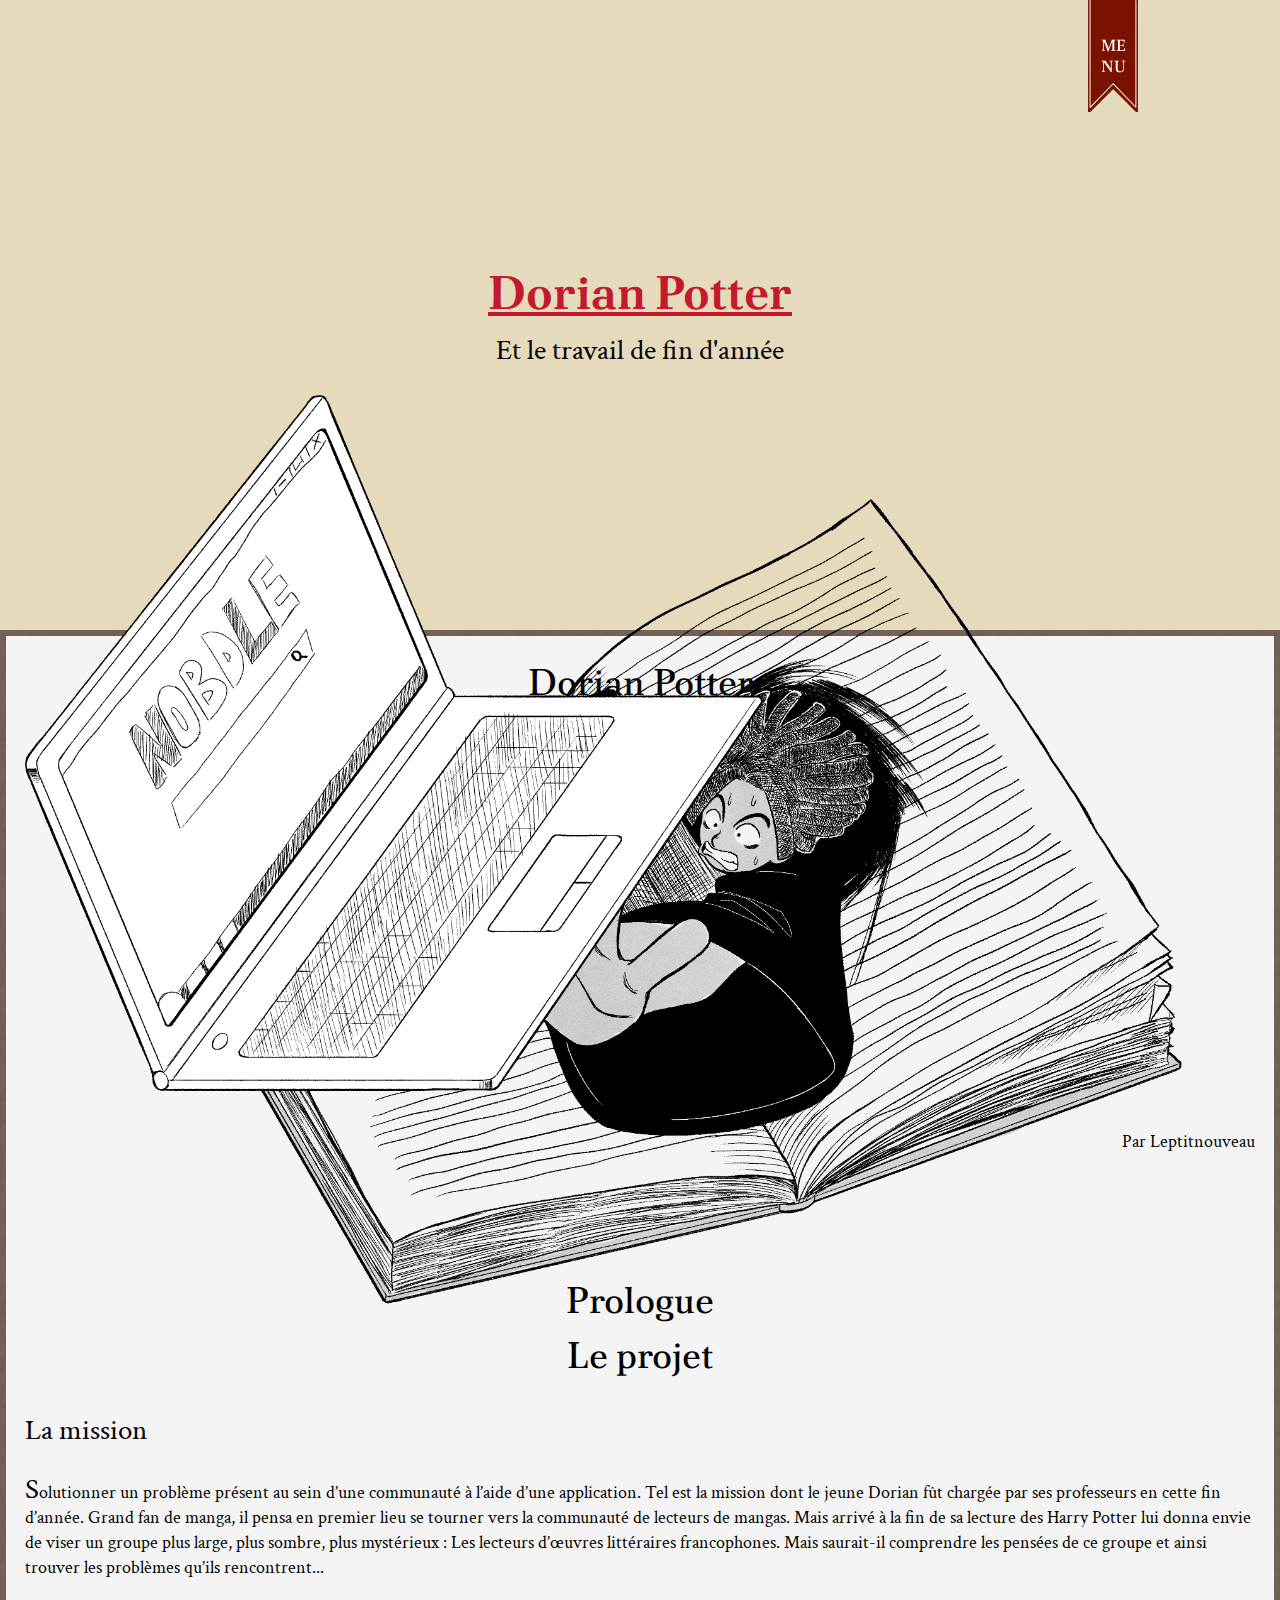
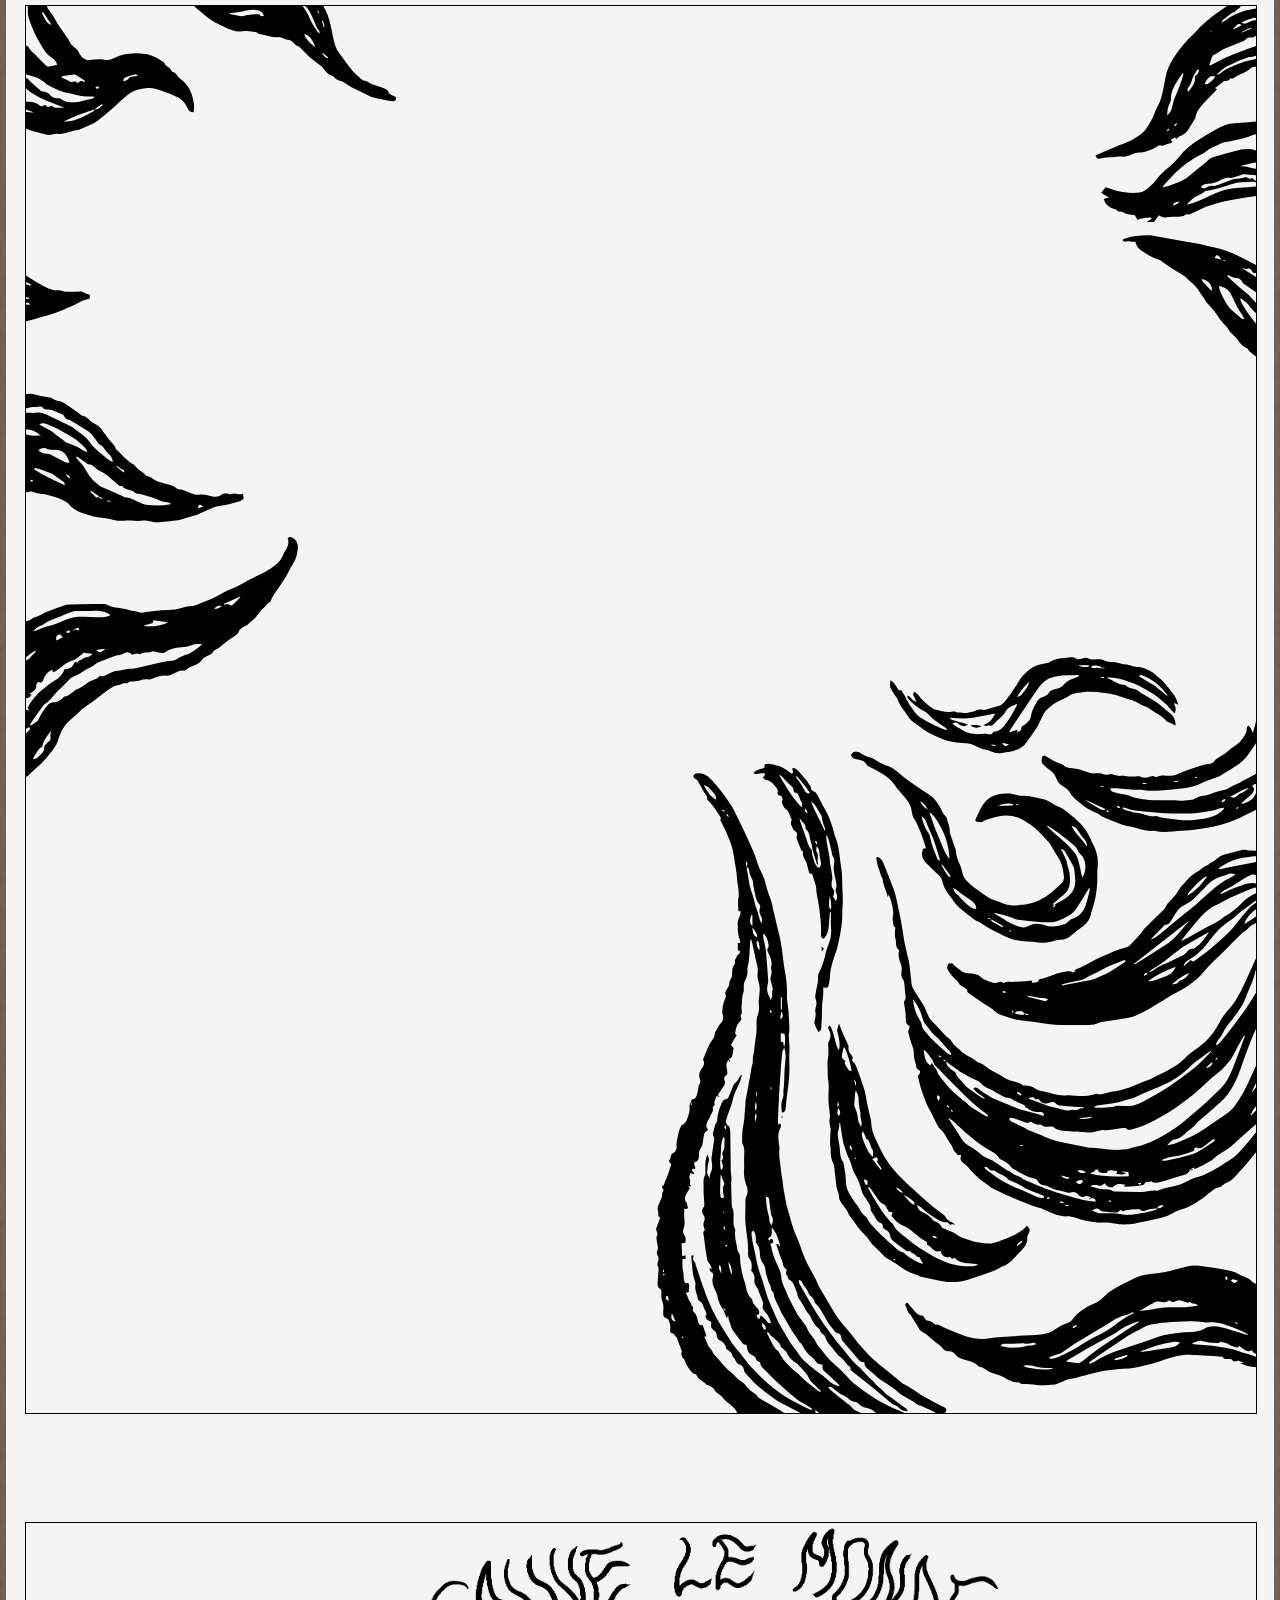
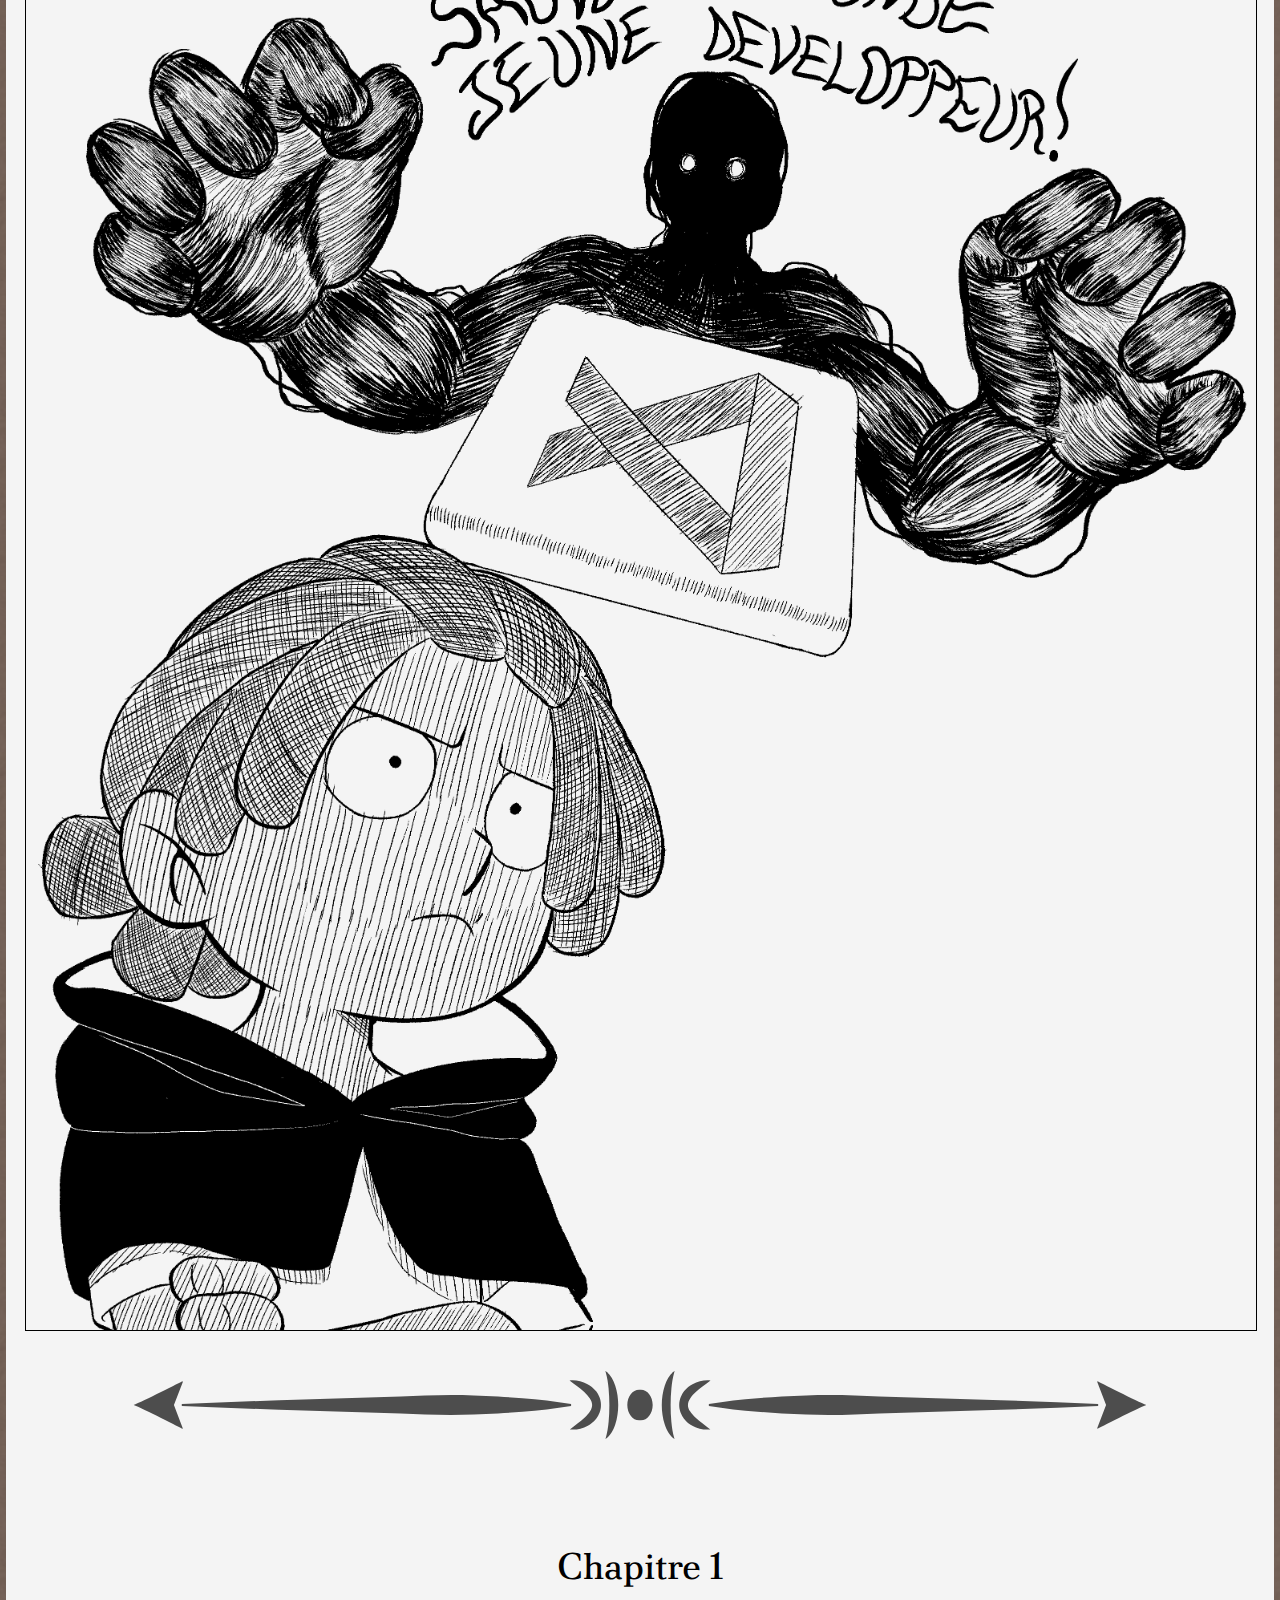
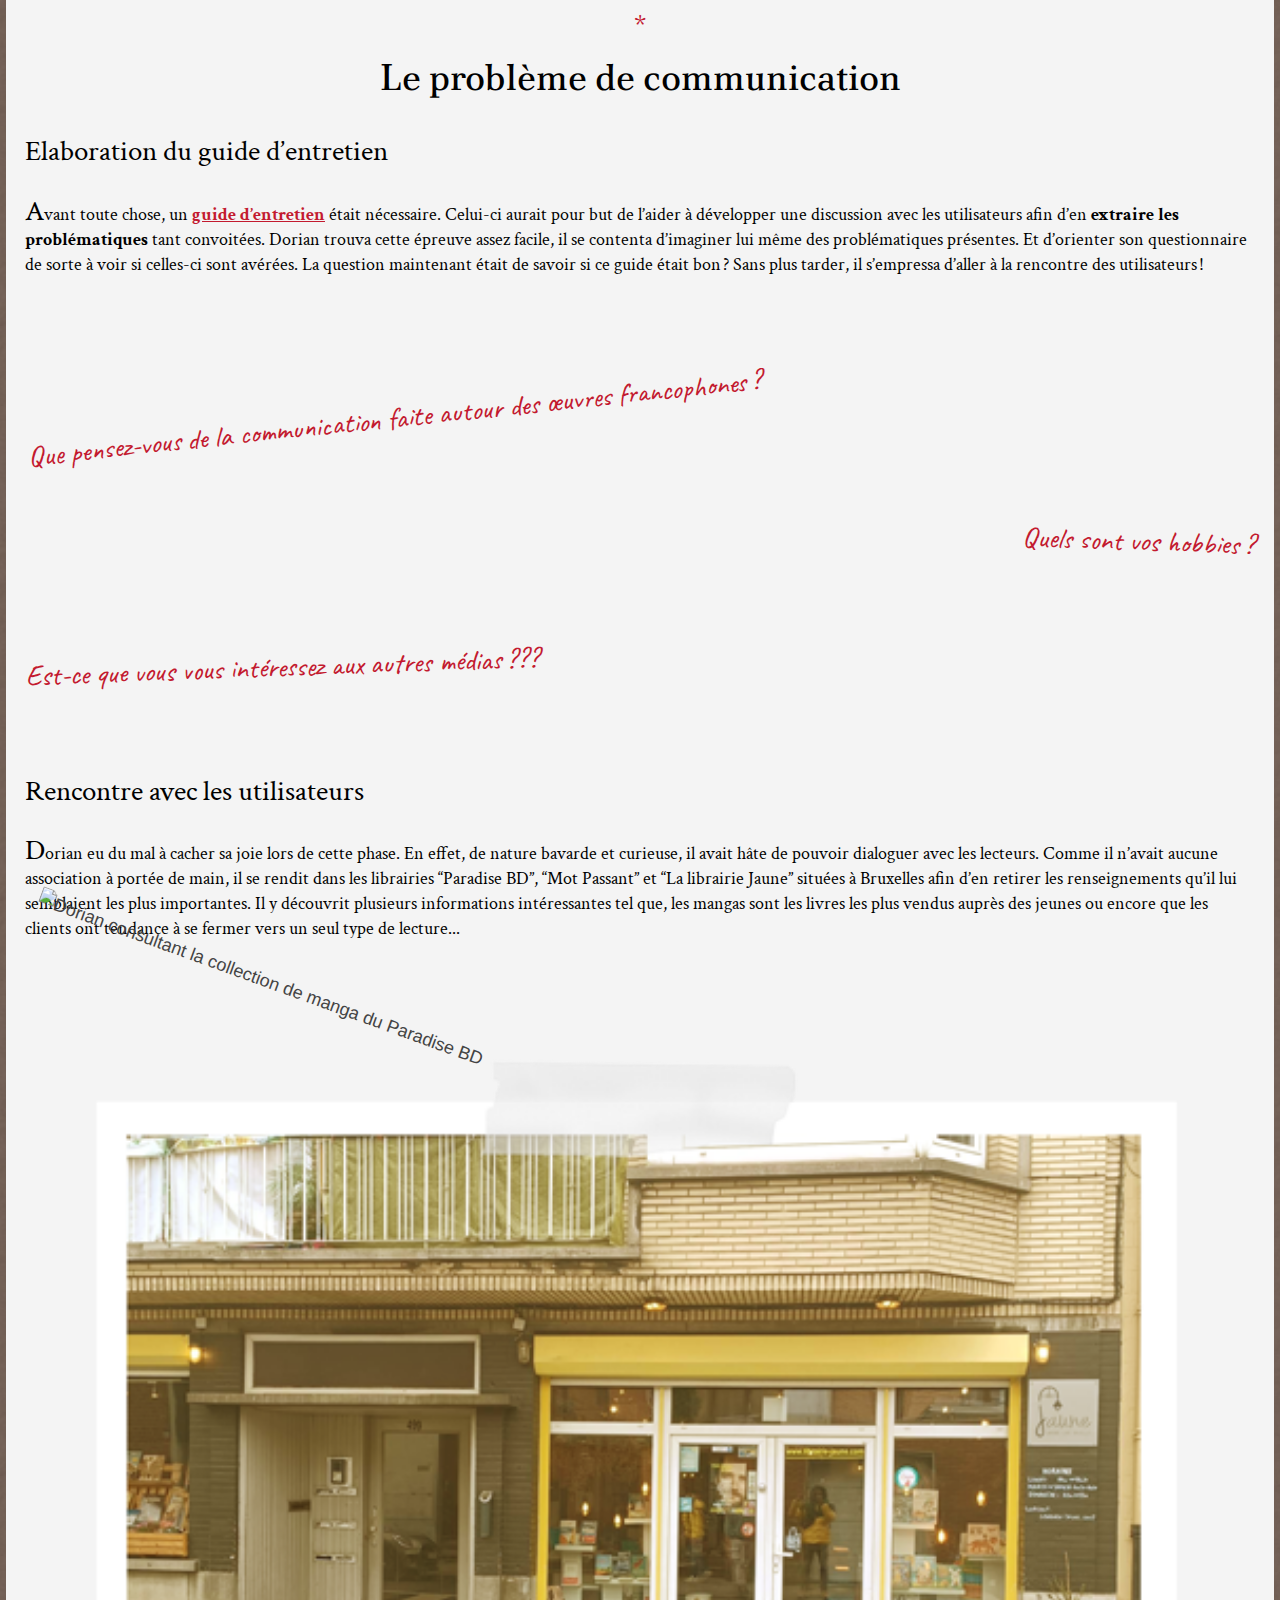
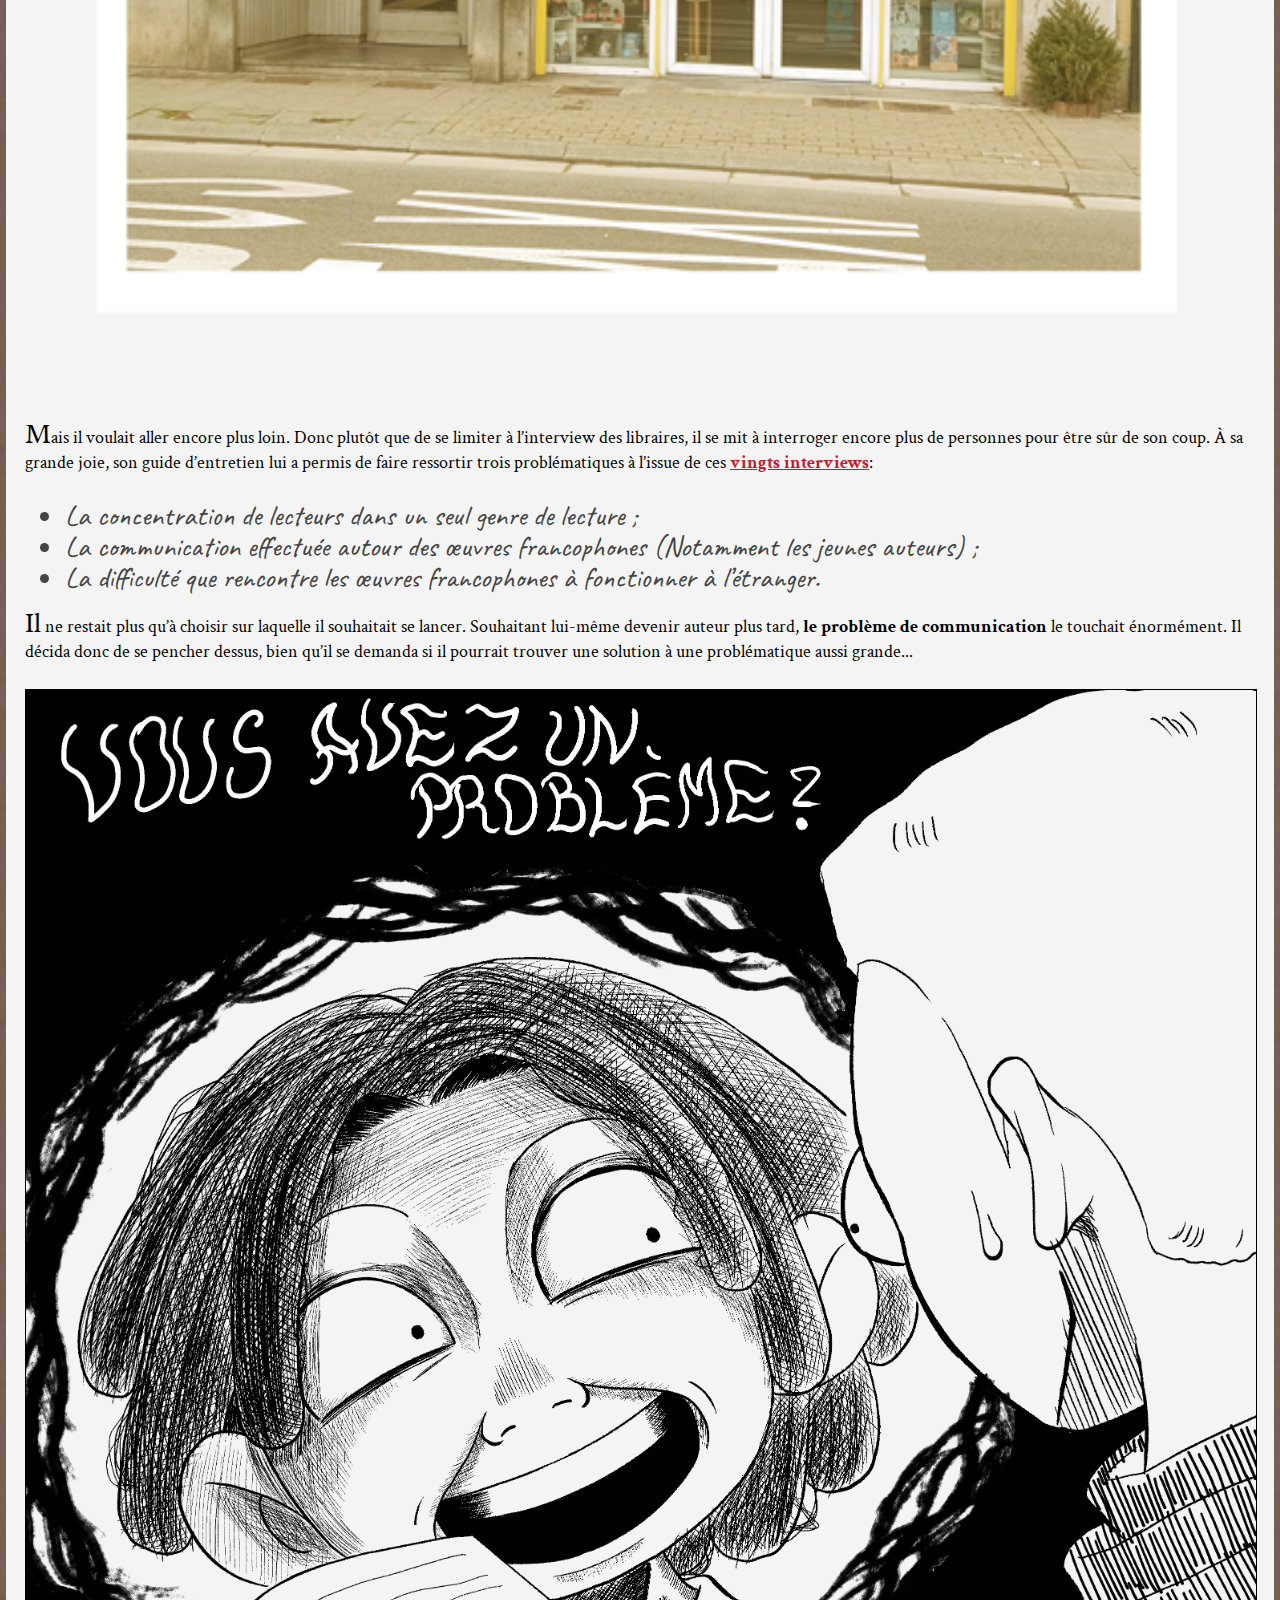
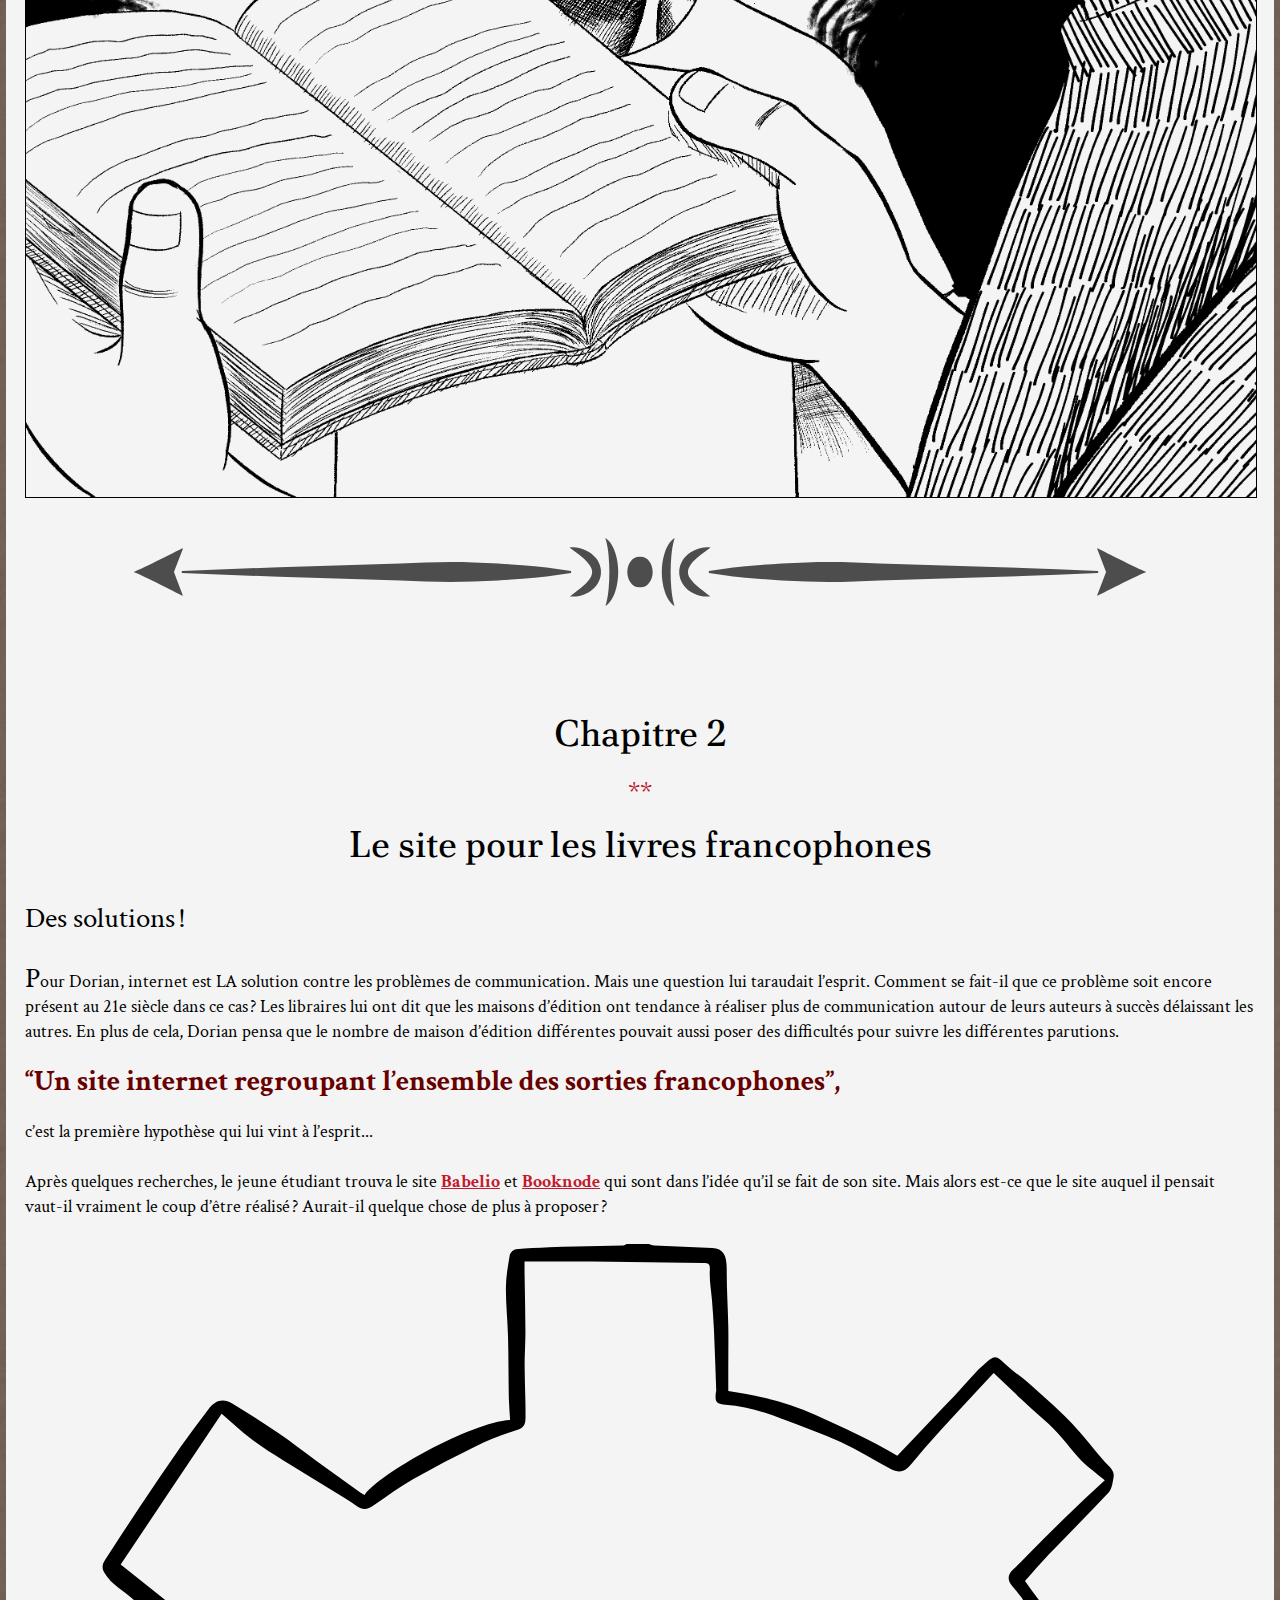
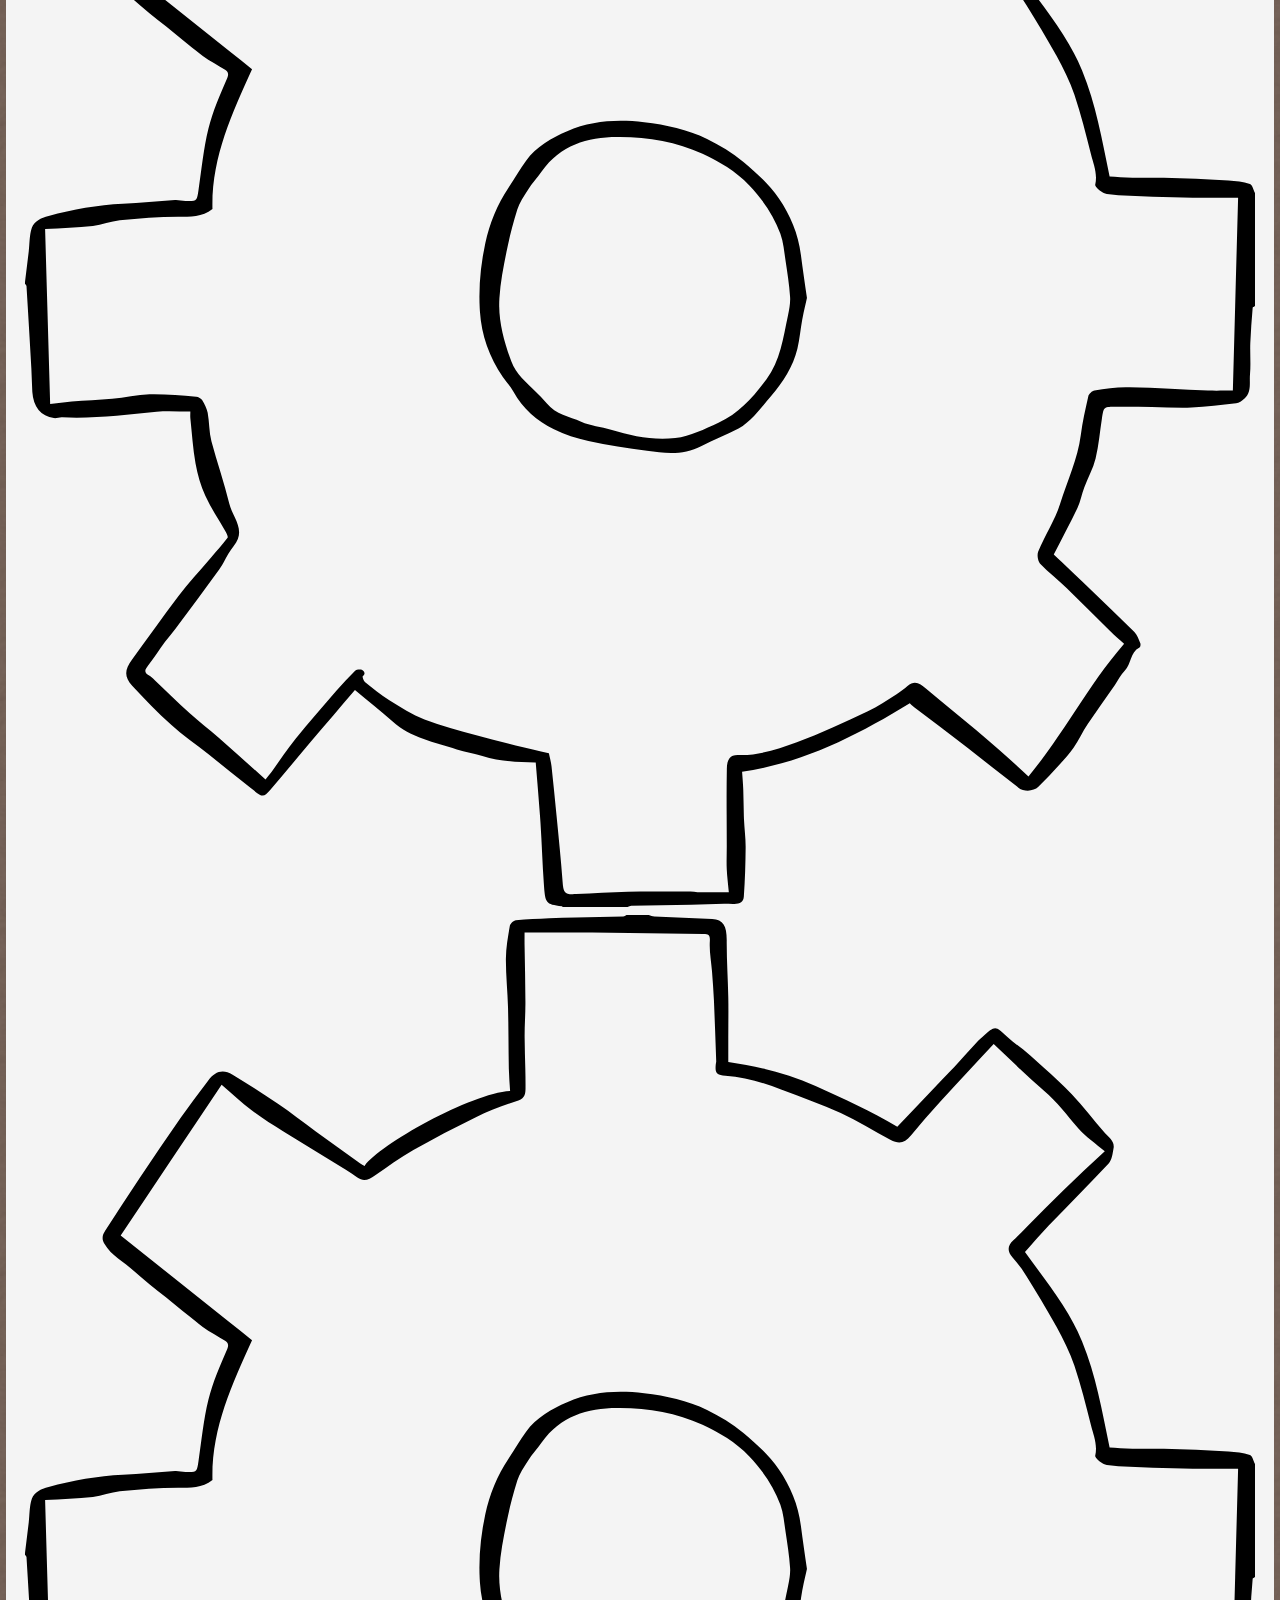
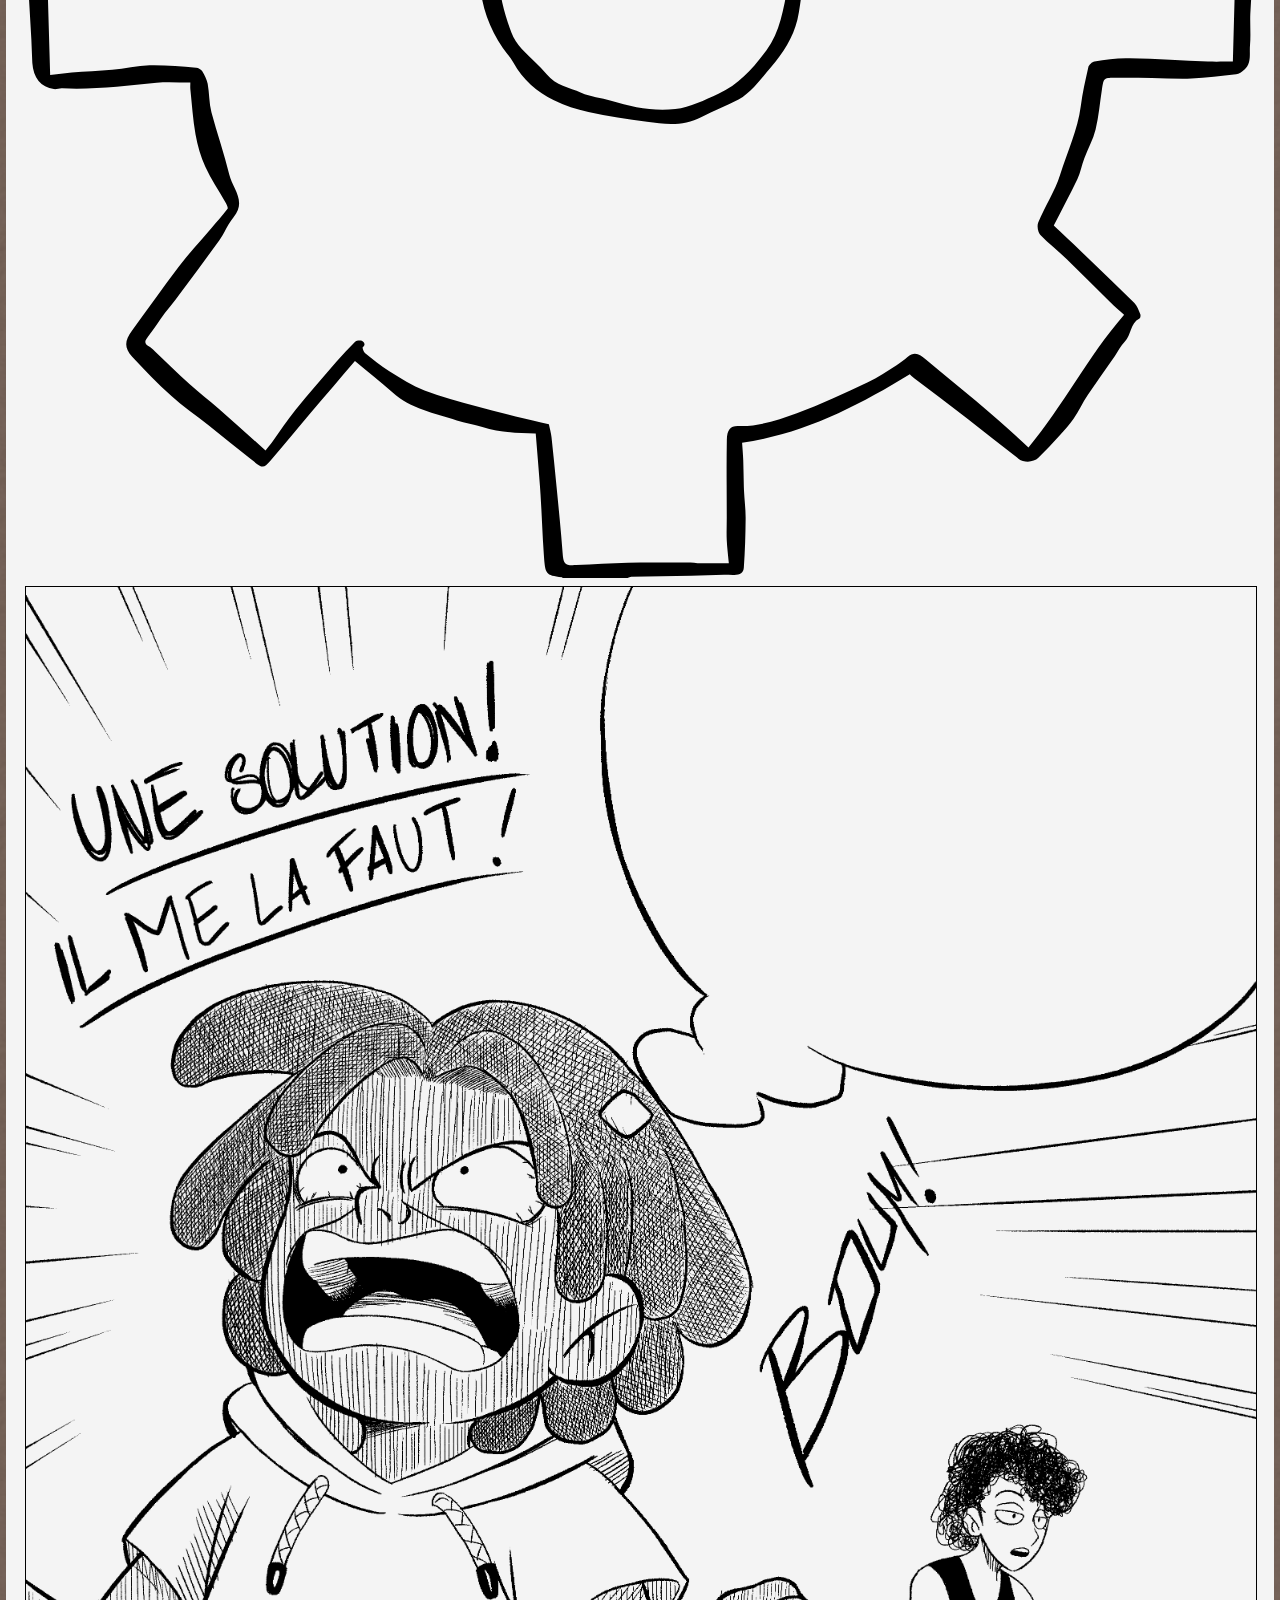
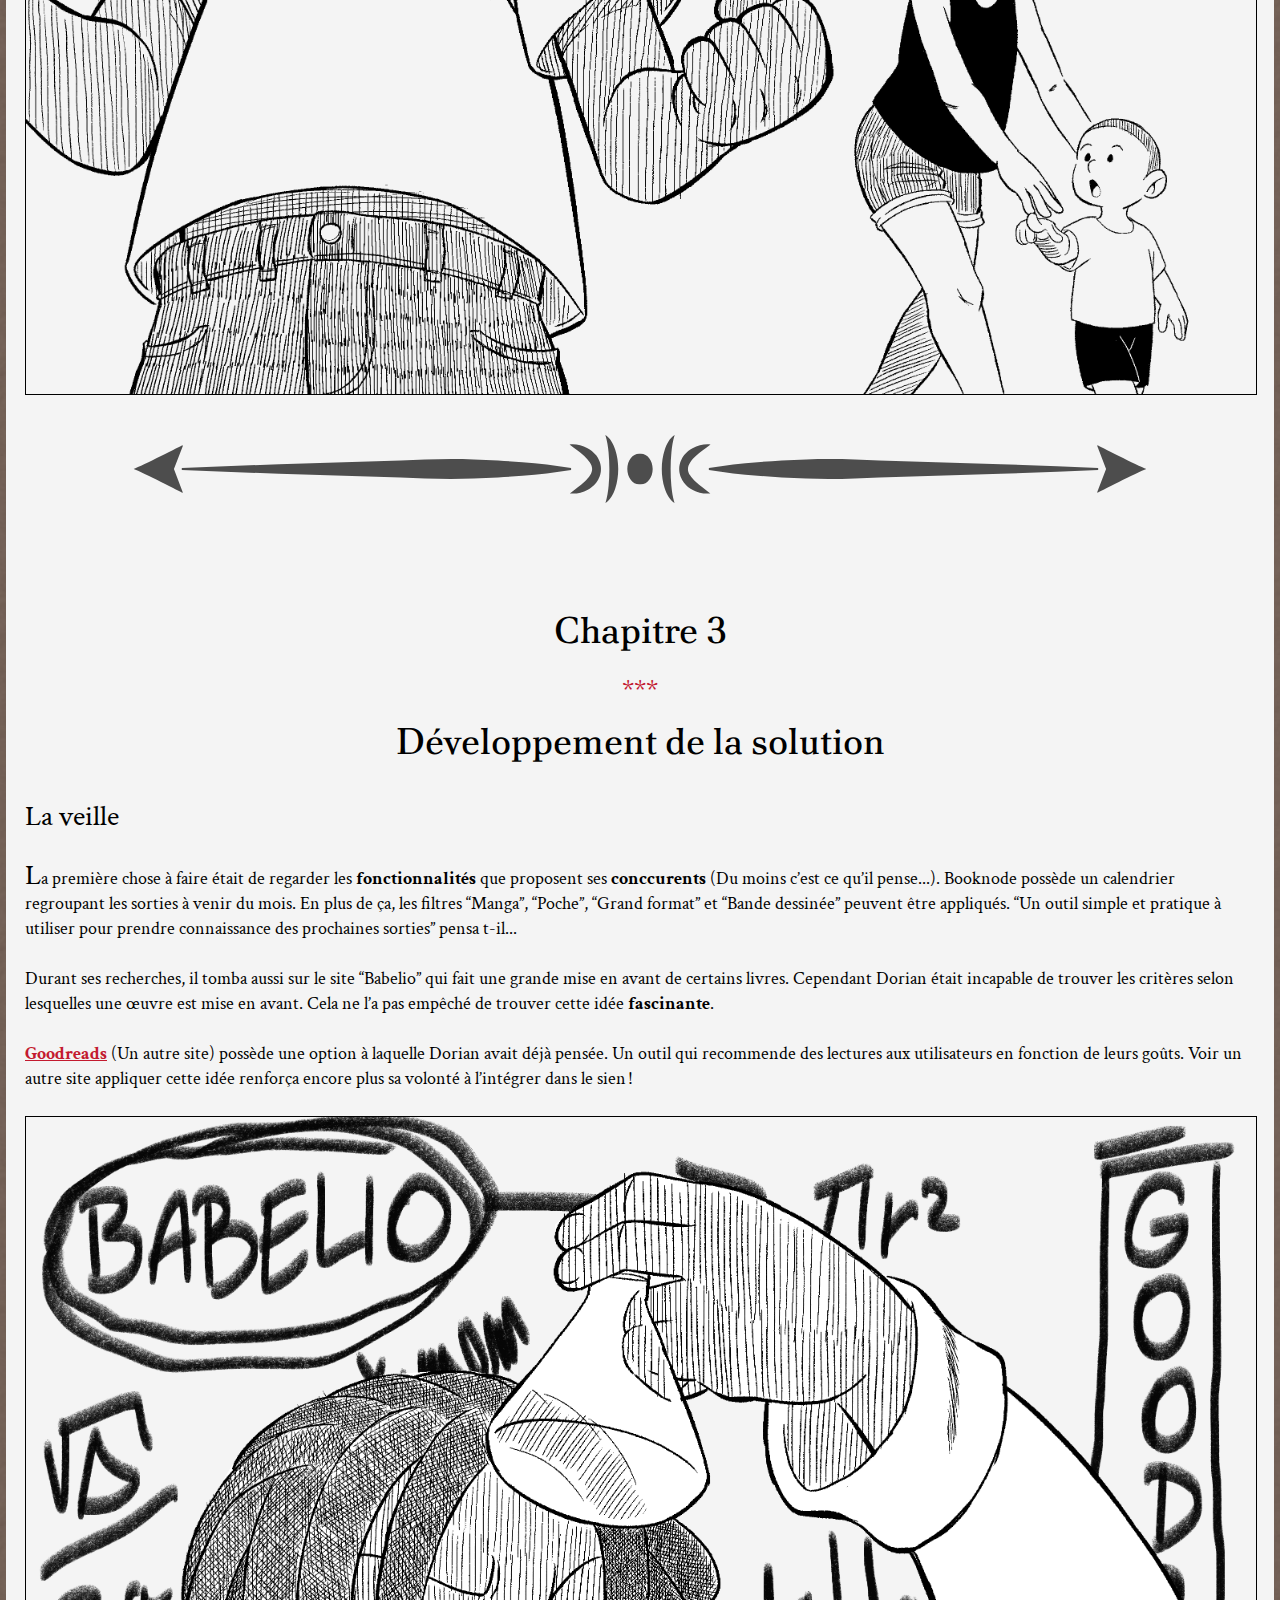
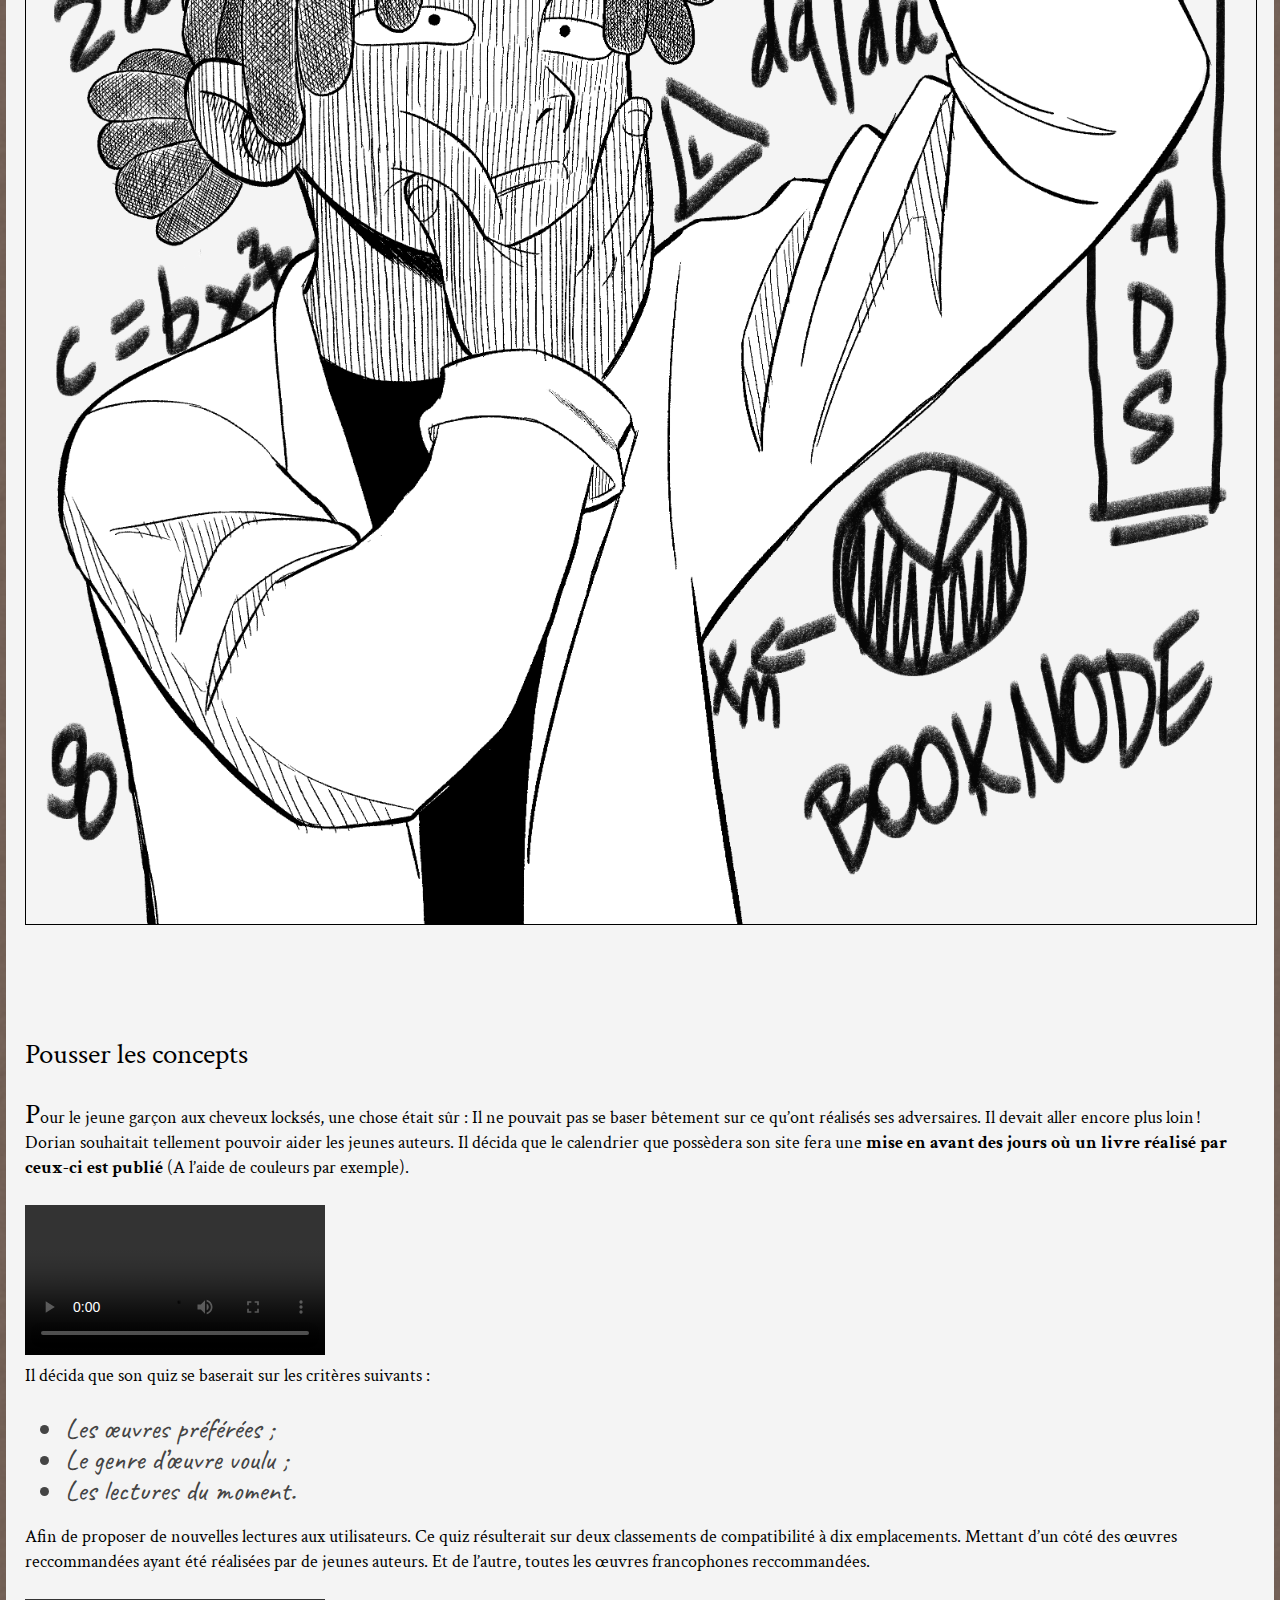
==== commit 47ad96cf: "Ajout vidéo" ====
--- a/src/index.html
+++ b/src/index.html
@@ -210,7 +210,11 @@
   </div>
   <div class ="conteneur_video">
     <h2>Le film adapté du livre</h2>
-    <div class="video"></div>
+    <a href="https://www.youtube.com/watch?v=85413_ojwsc" target="_blank">
+      <div class="video">
+        <img src="assets/images/miniature_video.jpg" alt="Miniature de la vidéo YouTube">
+      </div>
+    </a>
   </div>
 </main>
 <footer>
